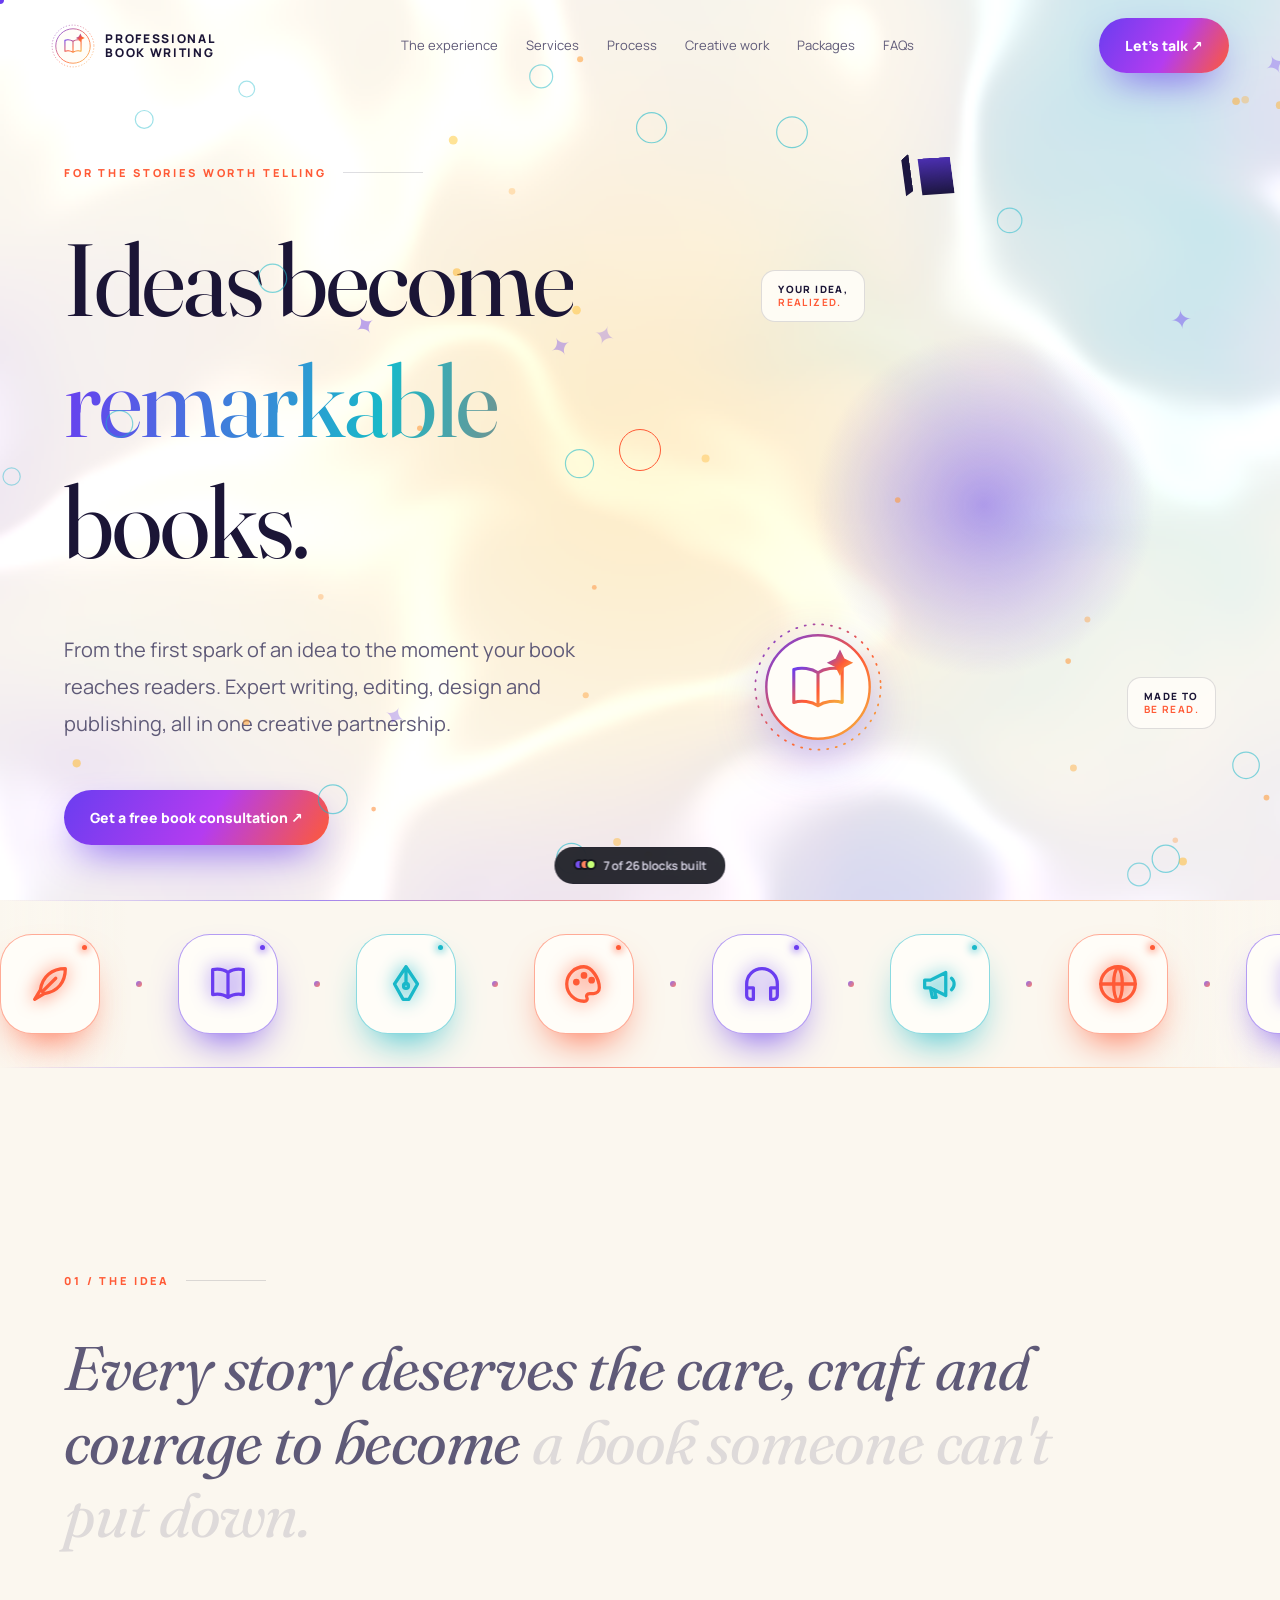
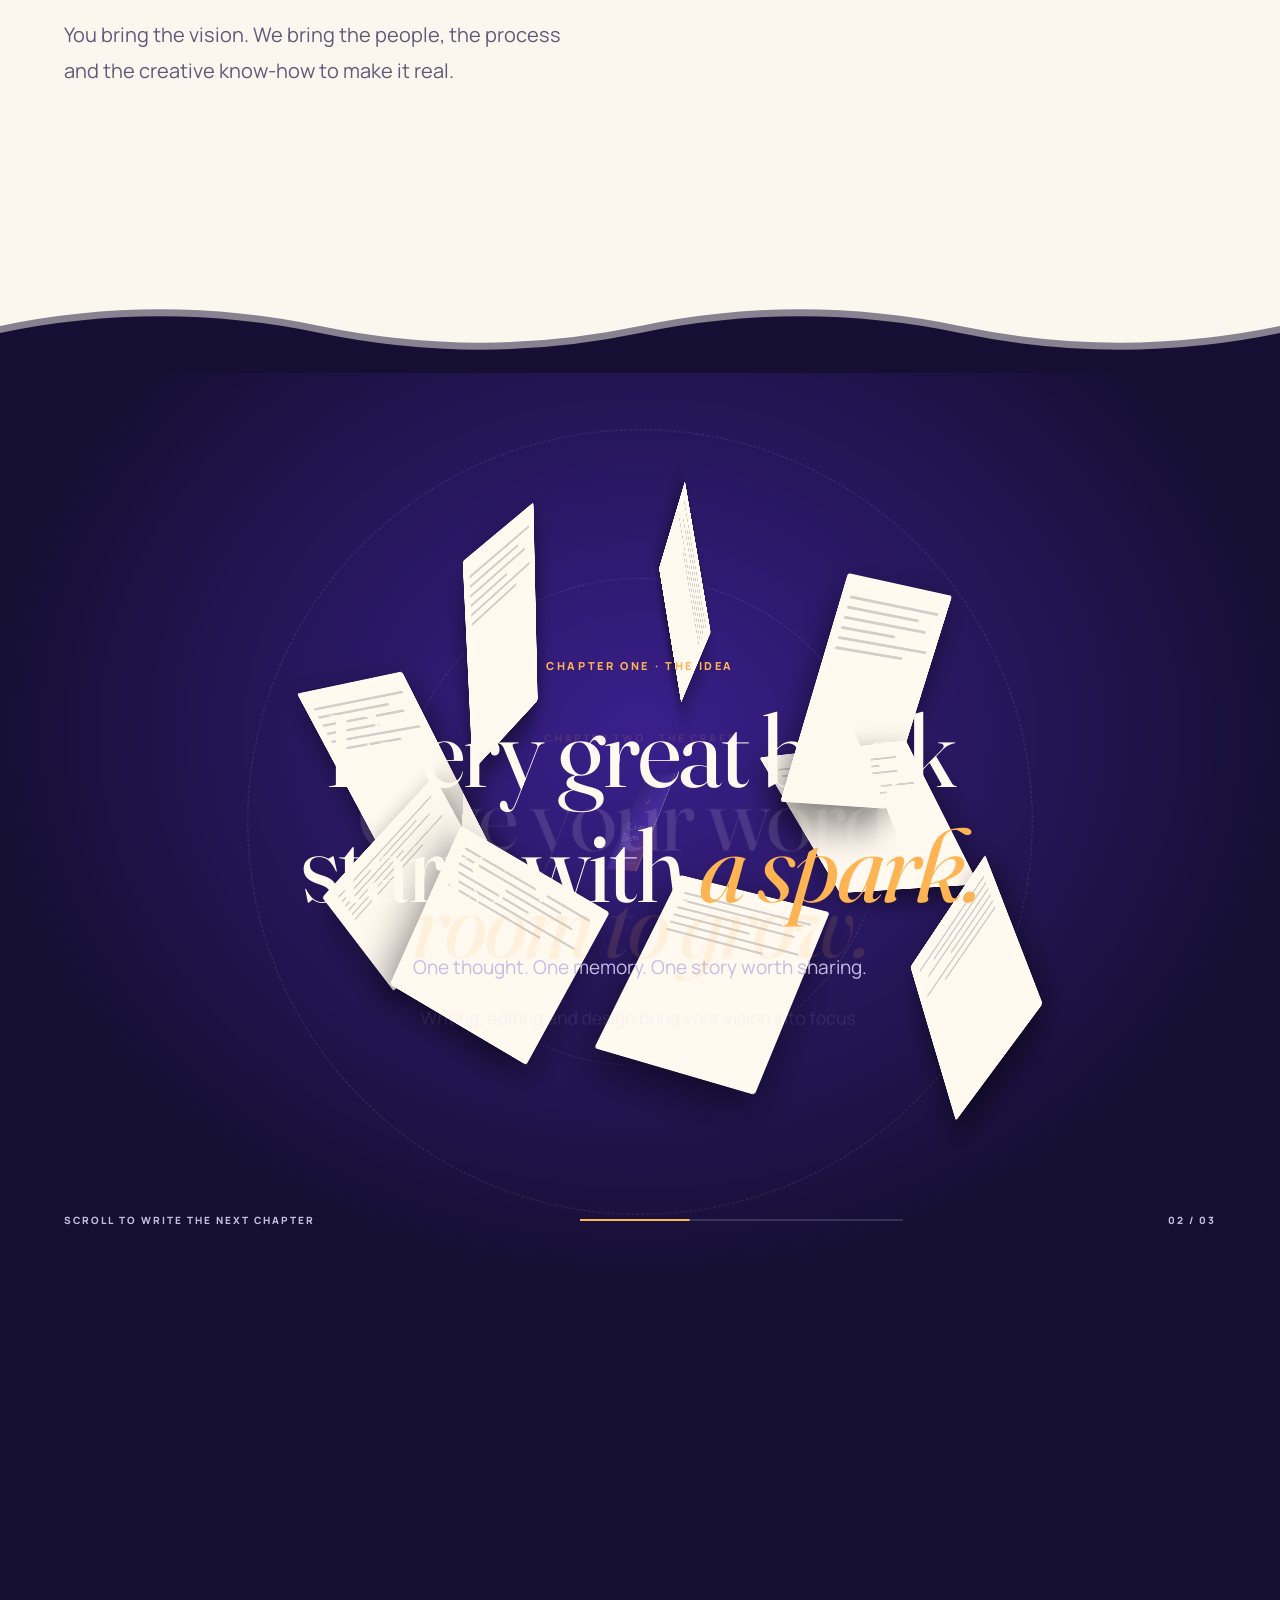
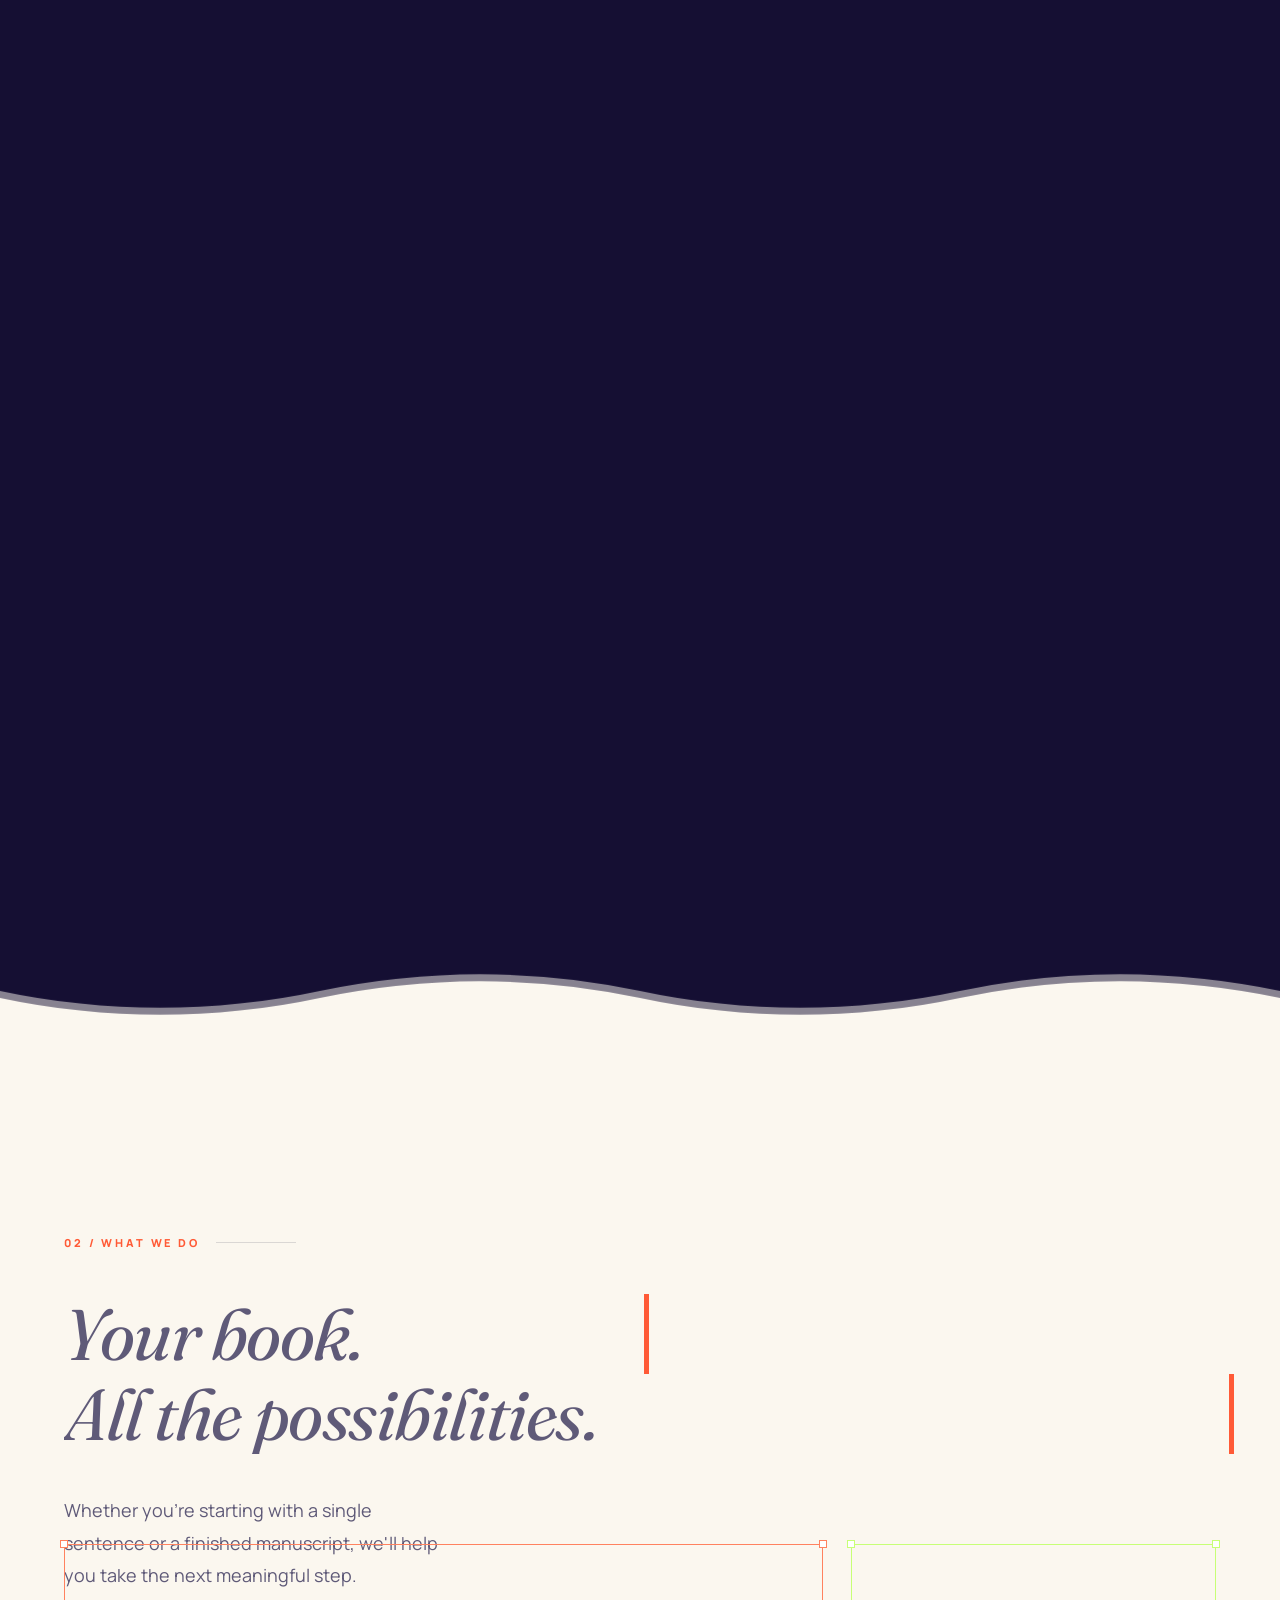
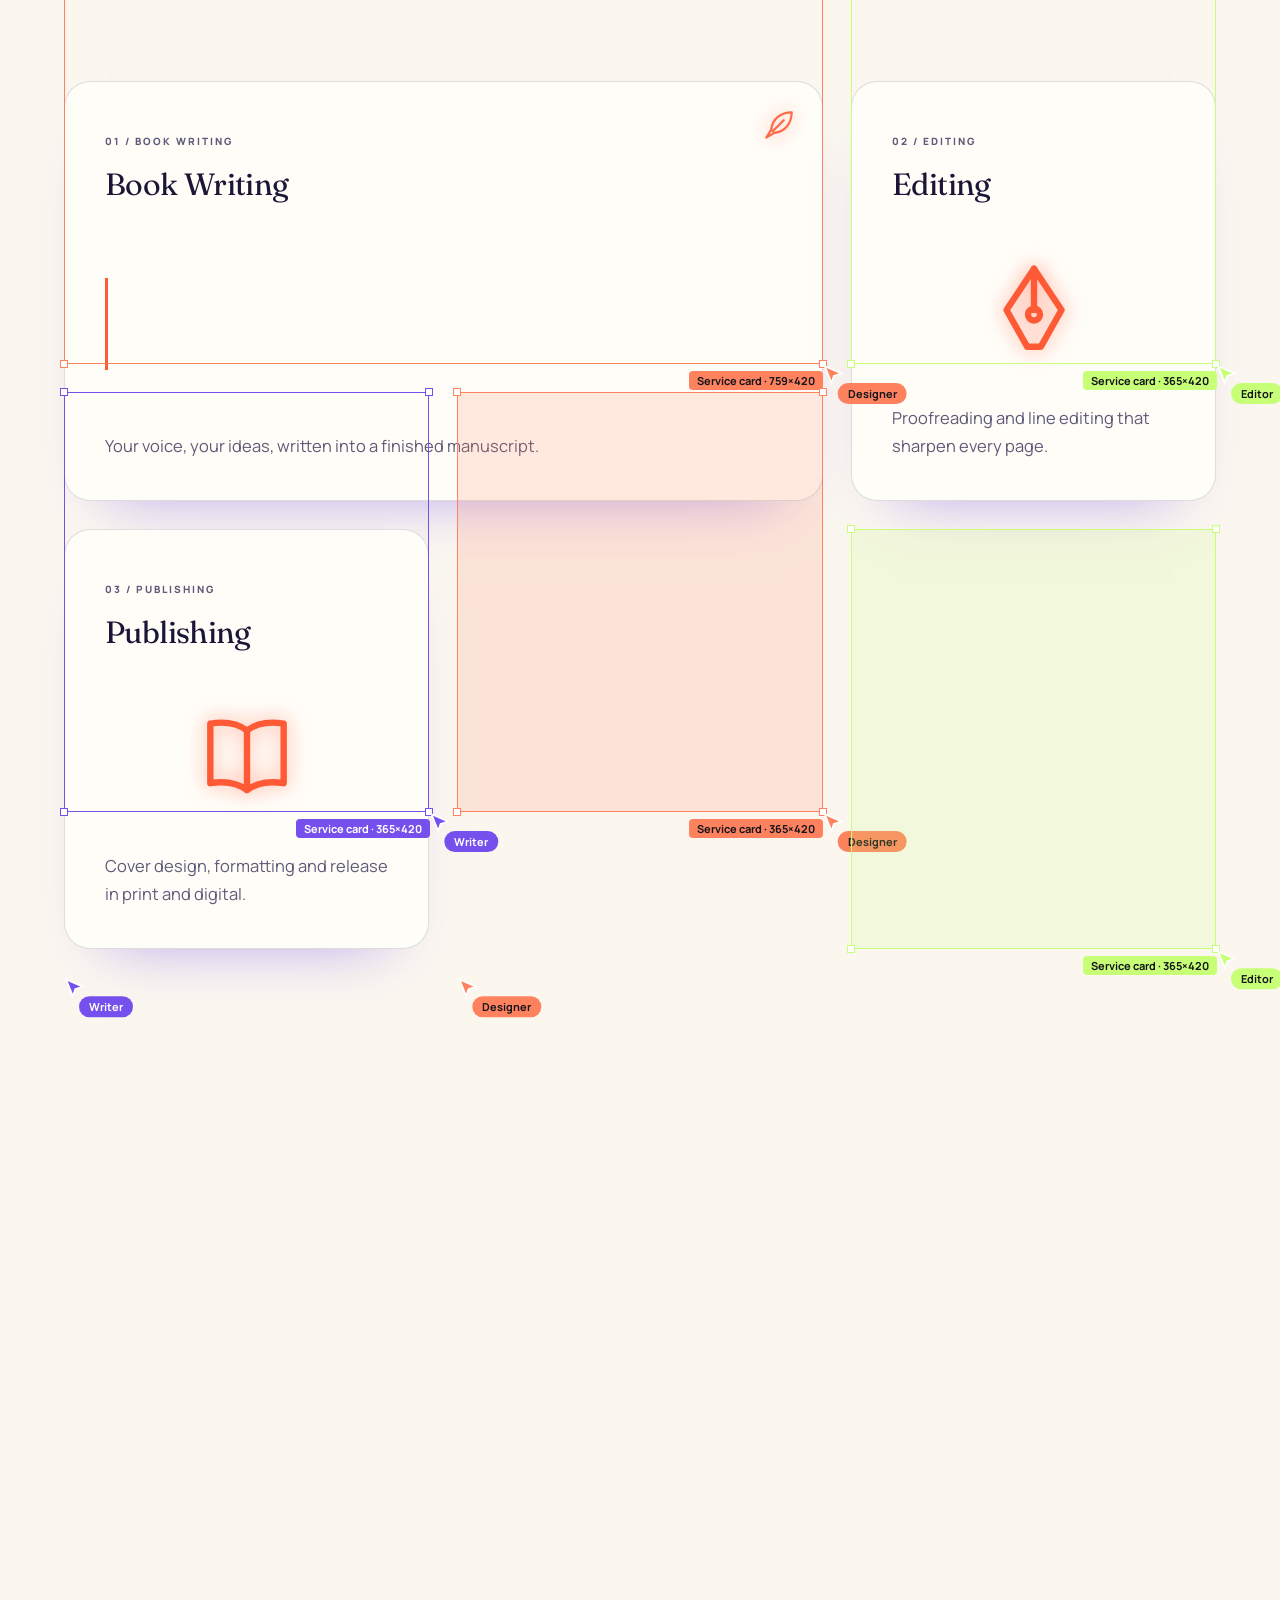
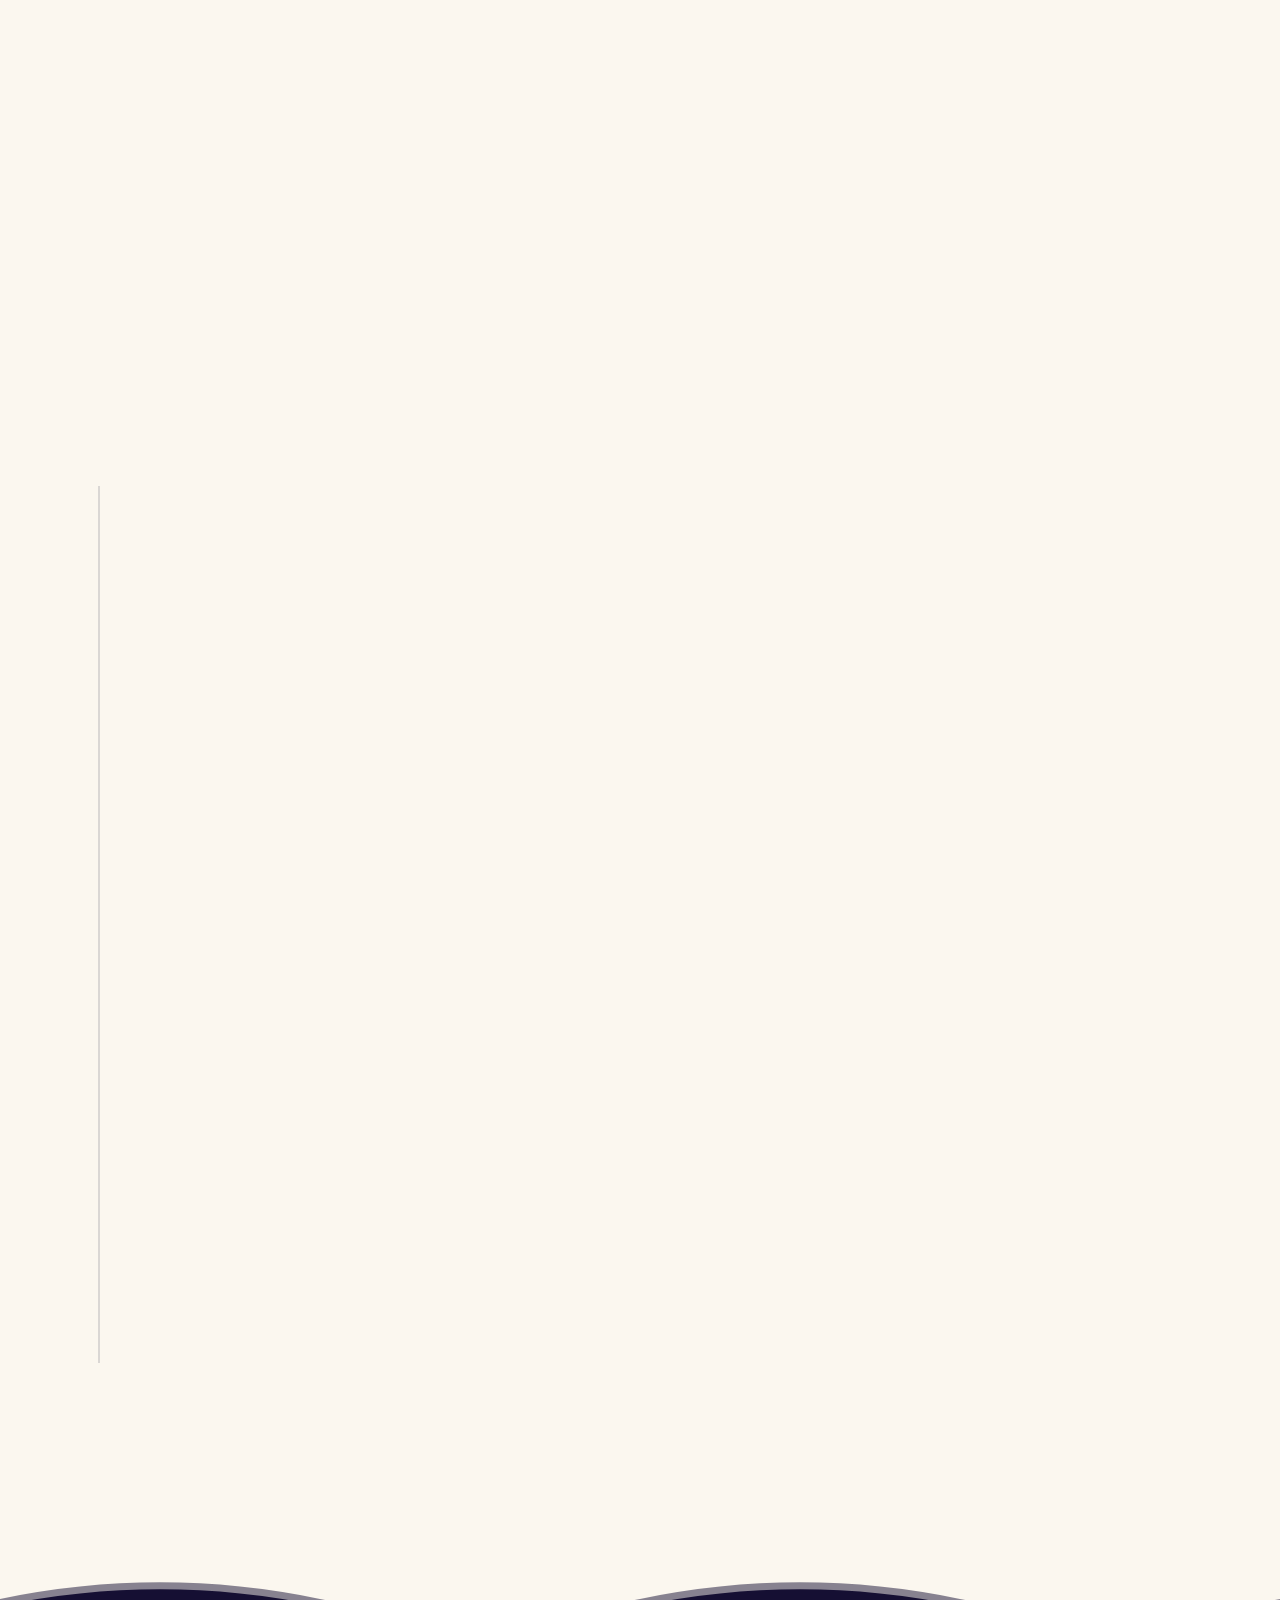
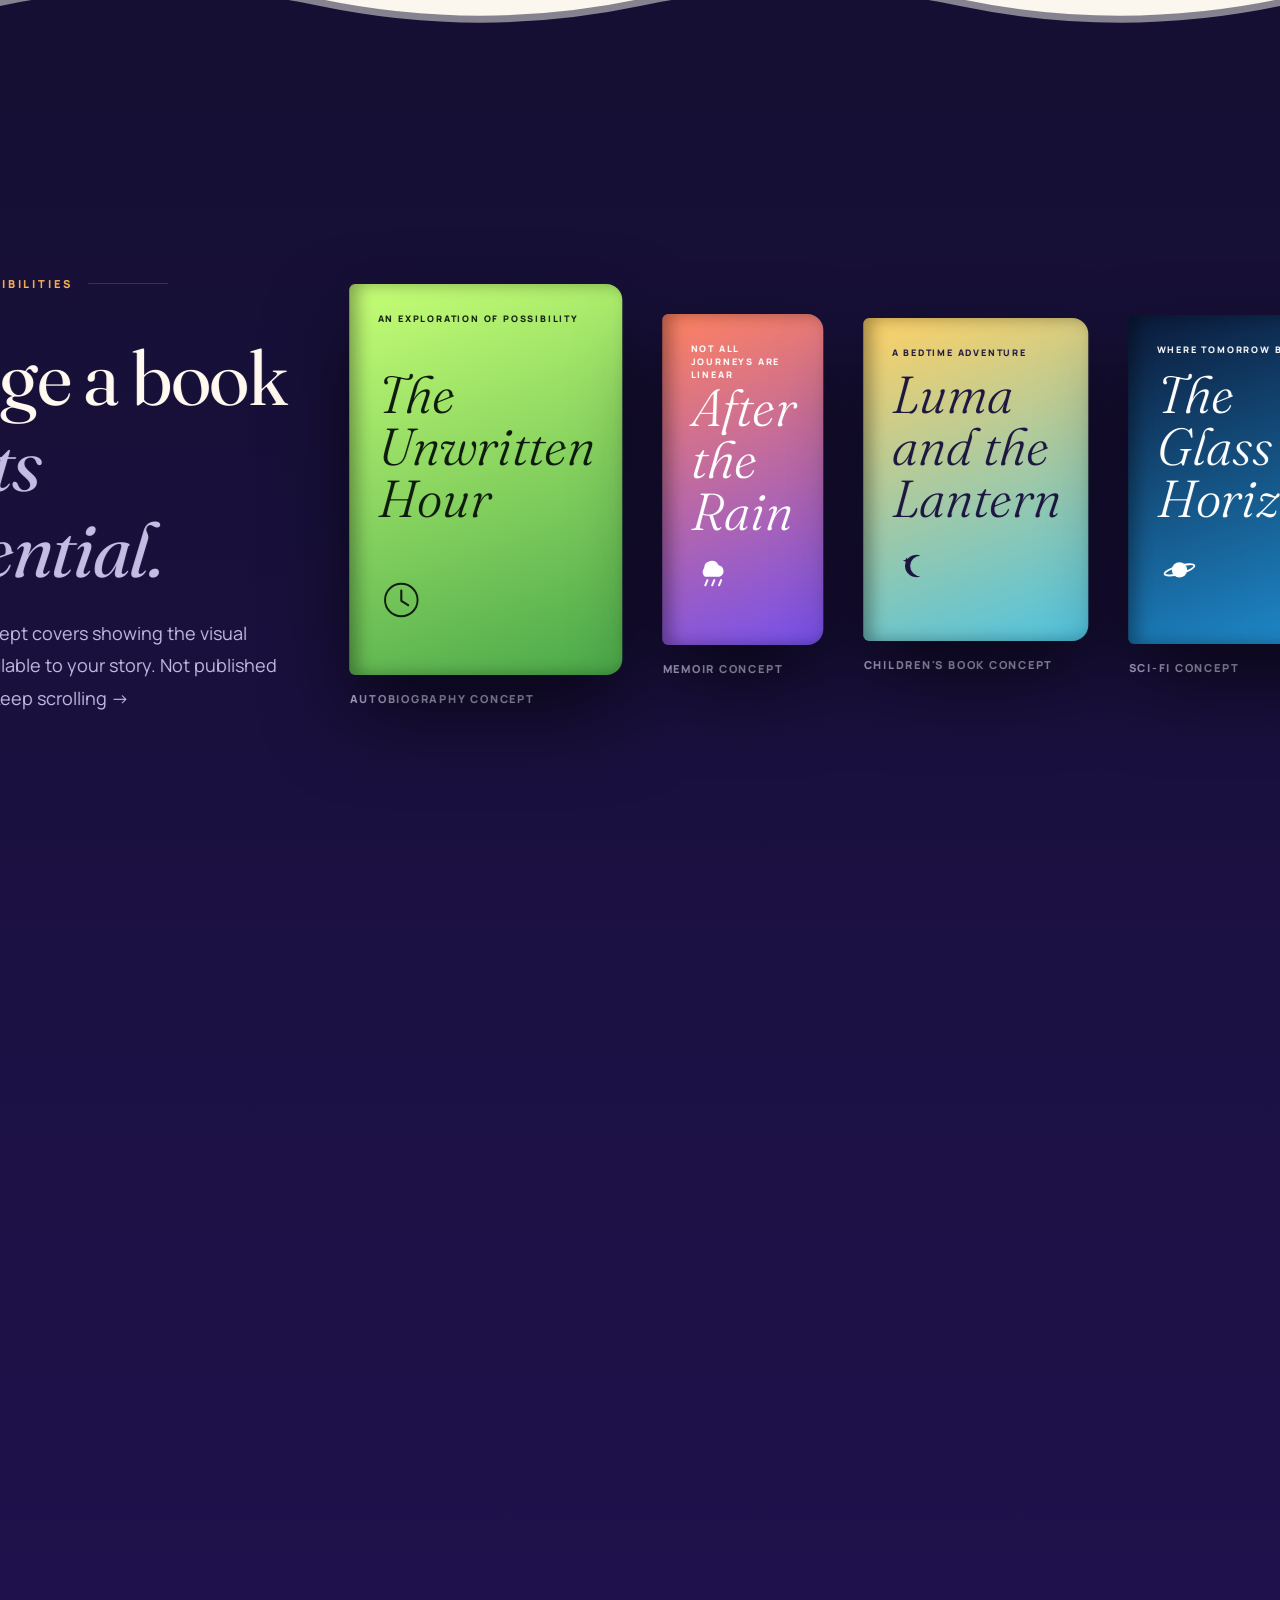
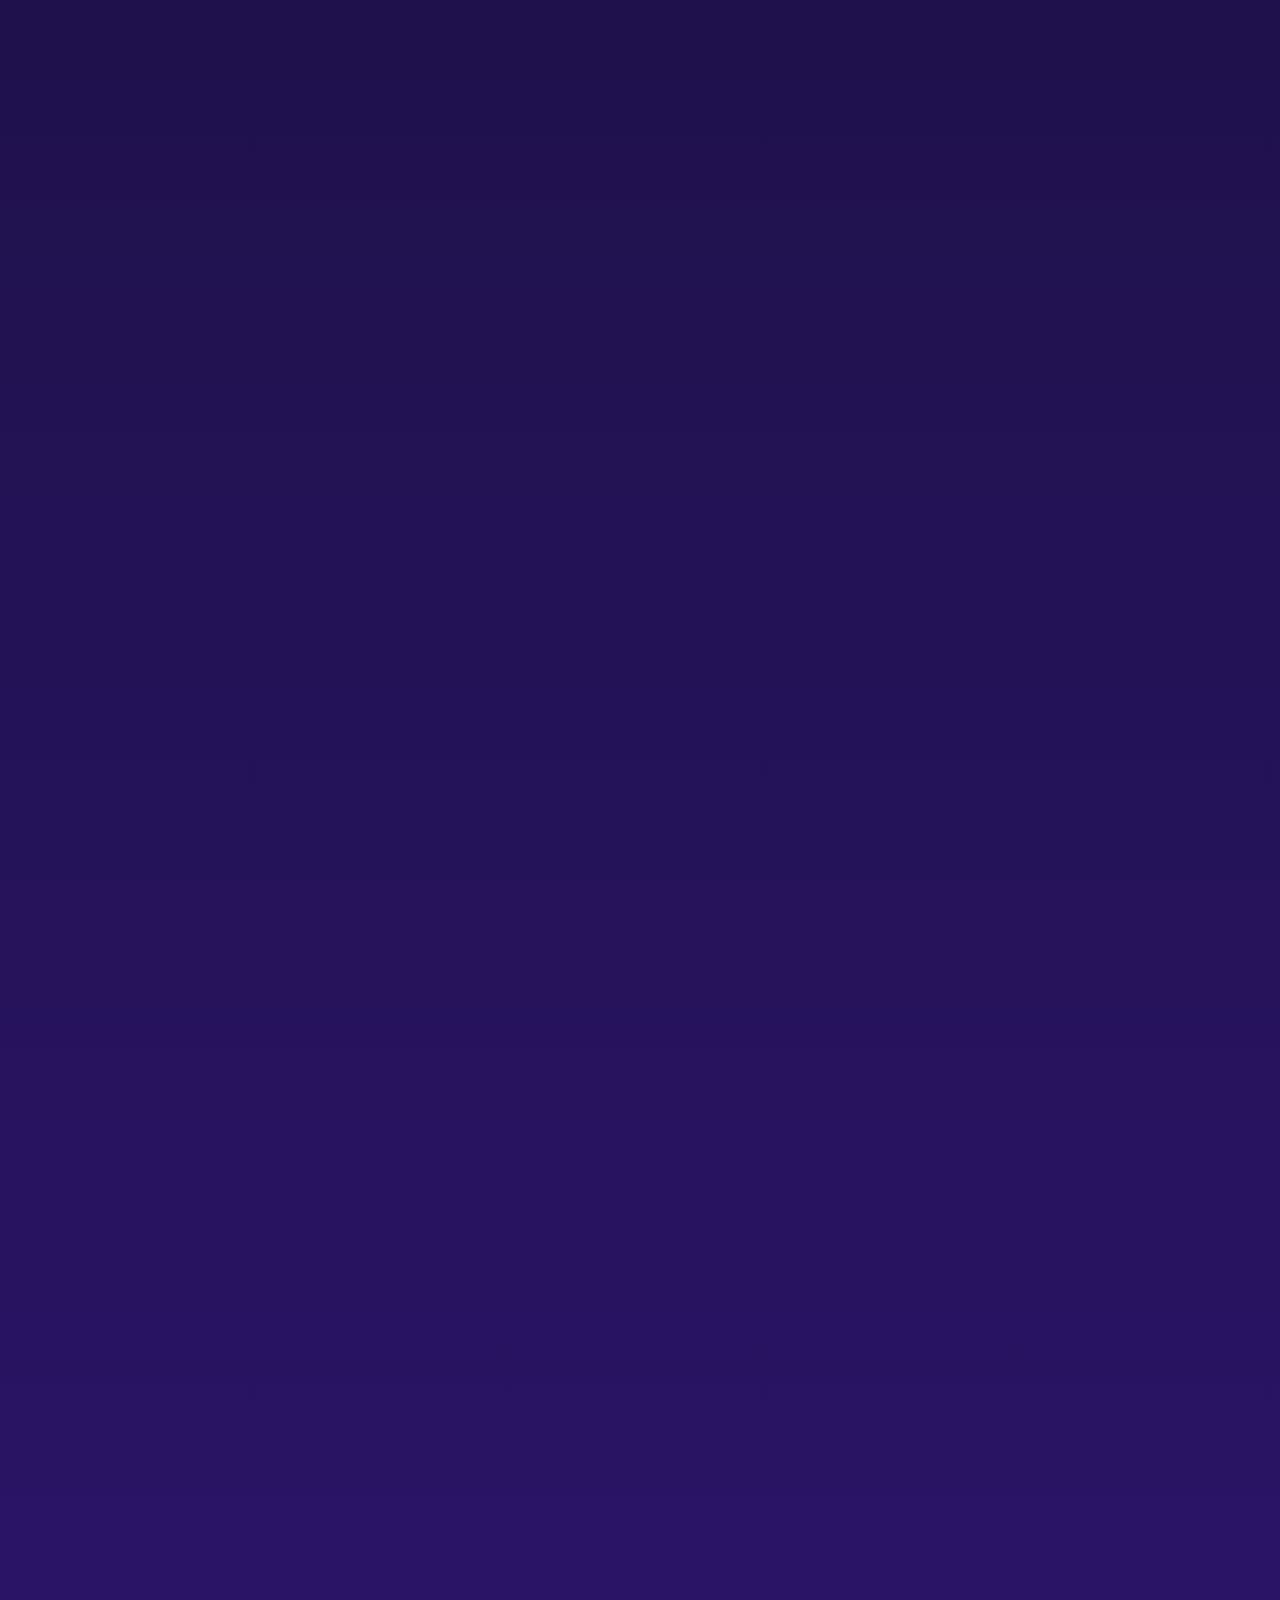
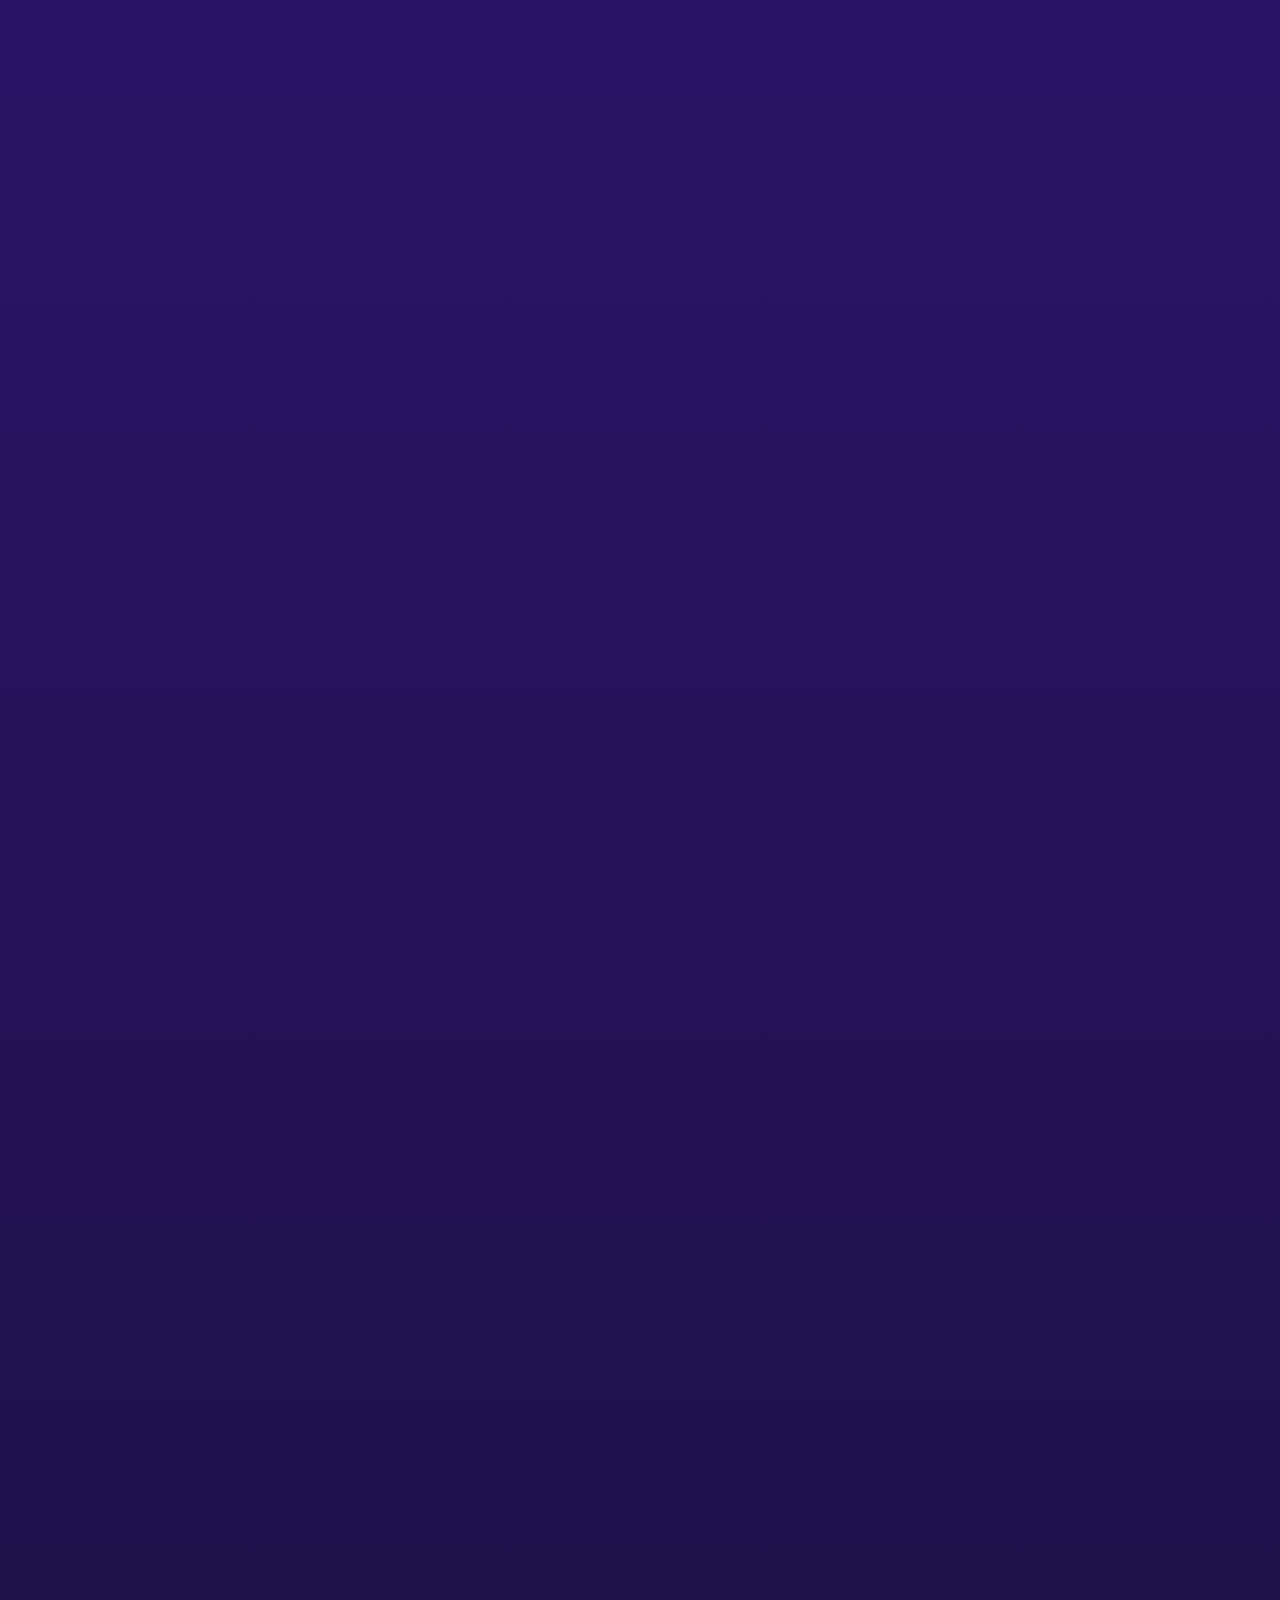
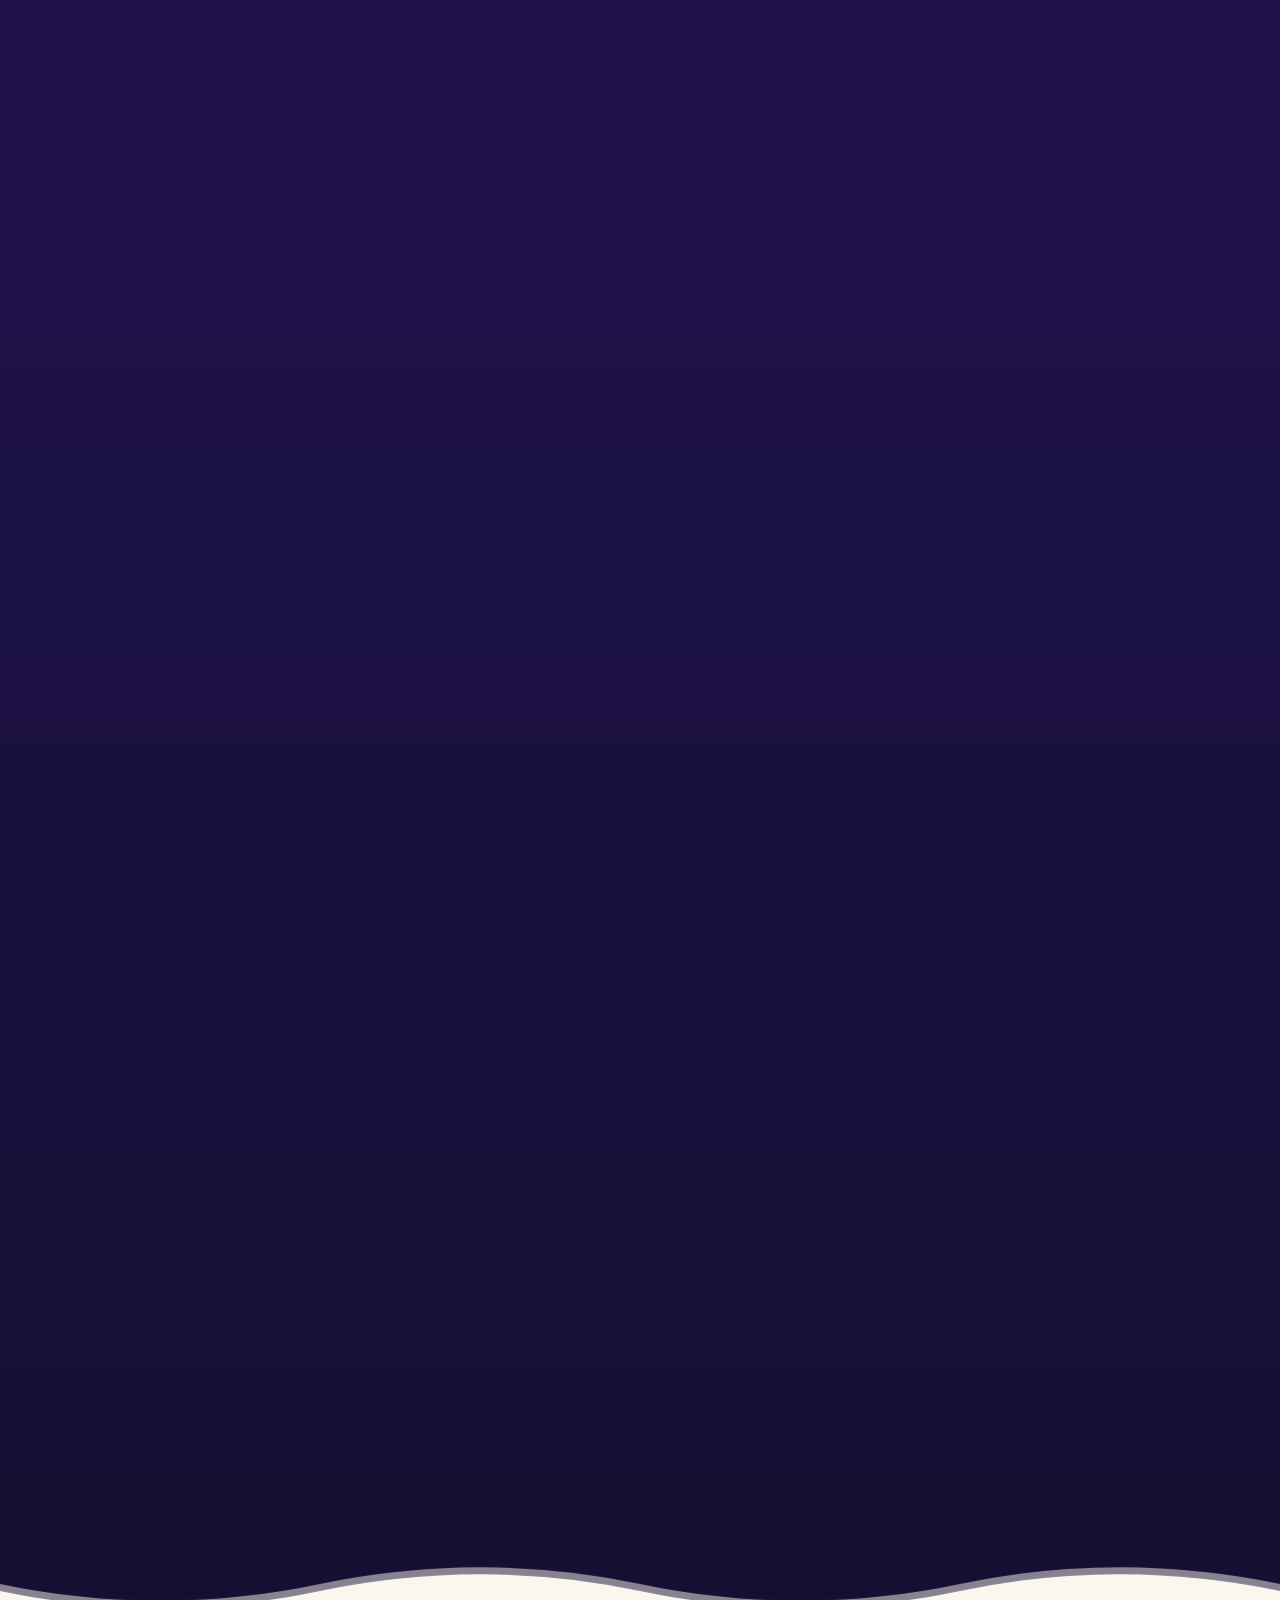
==== index.html @ 43923d7a "Add files via upload" ====
<!DOCTYPE html>
<html lang="en"><head><meta charset="UTF-8"><meta name="viewport" content="width=device-width,initial-scale=1,viewport-fit=cover">
<title>Professional Book Writing | Turn Your Story Into a Book</title>
<meta name="description" content="Ghostwriting, editing, design, publishing and marketing for authors. Request a free consultation.">
<link rel="preconnect" href="https://fonts.googleapis.com"><link rel="preconnect" href="https://fonts.gstatic.com" crossorigin>
<link href="https://fonts.googleapis.com/css2?family=Fraunces:ital,opsz,wght@0,9..144,300;0,9..144,600;1,9..144,300;1,9..144,500&family=Manrope:wght@400;600;800&display=swap" rel="stylesheet">
<style>
:root{--bg:#0d0e13;--ink:#fff9f0;--mut:#9a98a8;--lime:#c7ff76;--vio:#7650ed;--cor:#ff825f;--card:#16171f;--line:#ffffff1c;--serif:'Fraunces',Georgia,serif;--sans:'Manrope',system-ui,sans-serif;box-sizing:border-box;padding-top:env(safe-area-inset-top,0px);padding-bottom:env(safe-area-inset-bottom,0px)}
@media(prefers-color-scheme:dark){:root:not([data-theme=light]){--bg:#0d0e13}}
*,*::before,*::after{box-sizing:border-box;margin:0}html{scroll-behavior:smooth;scroll-padding-top:env(safe-area-inset-top,0px)}
body{background:var(--bg);color:var(--ink);font:400 17px/1.6 var(--sans);overflow-x:hidden;cursor:none}
a{color:inherit;text-decoration:none}button,input,select,textarea{font:inherit;color:inherit}
.shell{width:min(1240px,92%);margin:auto}
h1,h2,h3{font-family:var(--serif);font-weight:300;line-height:1;letter-spacing:-.03em}
em{font-style:italic;color:var(--lime)}
#bg{position:fixed;inset:0;width:100%;height:100%;z-index:0;pointer-events:none}
#bar{position:fixed;top:0;left:0;height:3px;width:100%;transform-origin:0 50%;transform:scaleX(0);background:linear-gradient(90deg,var(--vio),var(--lime),var(--cor));z-index:99}
#cur,#cur2{position:fixed;left:0;top:0;z-index:98;pointer-events:none;border-radius:50%;mix-blend-mode:difference}
#cur{width:8px;height:8px;background:#fff;margin:-4px}#cur2{width:42px;height:42px;margin:-21px;border:1px solid #fff;transition:width .3s,height .3s,margin .3s}
#cur2.big{width:84px;height:84px;margin:-42px}
@media(hover:none){body{cursor:auto}#cur,#cur2{display:none}}
nav{position:fixed;top:env(safe-area-inset-top,0px);left:0;right:0;z-index:50;padding:18px 4%;display:flex;justify-content:space-between;align-items:center;transition:.4s}
nav.s{background:#0d0e13cc;backdrop-filter:blur(14px);padding-block:12px}
.brand{font:800 12px/1.1 var(--sans);letter-spacing:.14em;display:flex;gap:10px;align-items:center}.brand i{width:34px;height:34px;border-radius:10px;background:var(--lime);display:grid;place-items:center;color:#15151b;font-style:normal;font-size:18px}
.links{display:flex;gap:28px;font-size:13px;color:var(--mut)}.links a:hover{color:var(--lime)}
.btn{display:inline-flex;gap:10px;align-items:center;padding:15px 26px;border-radius:99px;background:var(--lime);color:#15151b;font-weight:800;font-size:14px;border:0;position:relative;overflow:hidden;transition:transform .3s}
.btn::after{content:"";position:absolute;inset:0;background:linear-gradient(110deg,transparent 30%,#fff9 50%,transparent 70%);transform:translateX(-120%);transition:.7s}.btn:hover::after{transform:translateX(120%)}
@media(max-width:860px){.links{display:none}}
section{position:relative;z-index:1}.pad{padding:clamp(90px,14vw,180px) 0}
.kick{font:800 11px var(--sans);letter-spacing:.22em;color:var(--lime);display:flex;gap:16px;align-items:center;margin-bottom:28px}.kick::after{content:"";height:1px;width:80px;background:var(--line)}
h2{font-size:clamp(40px,7vw,104px)}h2 span{color:var(--mut);font-style:italic}
/* hero */
.hero{min-height:100svh;display:grid;align-items:center;padding-top:110px}
.hero .shell{display:grid;grid-template-columns:1.15fr .85fr;gap:30px;align-items:center}
h1{font-size:clamp(54px,9.5vw,150px);font-weight:300}
.w{display:inline-block;overflow:hidden;vertical-align:top;padding-bottom:.12em}.w i{display:inline-block;font-style:inherit;transform:translateY(110%) rotate(6deg);animation:up 1.2s cubic-bezier(.16,1,.3,1) forwards;animation-delay:calc(var(--d)*70ms + .3s)}
@keyframes up{to{transform:none}}
.grad{background:linear-gradient(100deg,var(--vio),var(--lime),var(--cor),var(--vio));background-size:300%;-webkit-background-clip:text;background-clip:text;color:transparent;font-style:italic;animation:flow 6s linear infinite}
@keyframes flow{to{background-position:300%}}
.hero p.lead{max-width:480px;color:var(--mut);margin:34px 0;opacity:0;animation:fade 1s 1.4s forwards}.hero .btn{opacity:0;animation:fade 1s 1.7s forwards}@keyframes fade{to{opacity:1}}
.stage{perspective:1400px;height:min(60vw,560px);display:grid;place-items:center;position:relative}
.stage::before{content:"";position:absolute;width:80%;aspect-ratio:1;border-radius:50%;background:radial-gradient(circle,#7650ed88,transparent 65%);filter:blur(30px);animation:pulse 5s ease-in-out infinite}
@keyframes pulse{50%{transform:scale(1.2);opacity:.6}}
/* book */
.book{--W:min(240px,32vw);width:var(--W);aspect-ratio:3/4.3;position:relative;transform-style:preserve-3d;will-change:transform}
.book>*{position:absolute;inset:0}
.cover{background:linear-gradient(135deg,#2a2150,#7650ed 60%,#ff825f);border-radius:4px 10px 10px 4px;padding:9% 10%;display:flex;flex-direction:column;justify-content:space-between;transform-origin:0 50%;backface-visibility:hidden;box-shadow:inset 6px 0 14px #0006,3px 0 0 #fff9f0,6px 0 0 #d8d0c0,9px 0 0 #fff9f0;transform-style:preserve-3d}
.cover small{font:800 8px var(--sans);letter-spacing:.2em;opacity:.8}.cover b{font:300 italic clamp(22px,3.2vw,38px)/1 var(--serif);color:var(--ink)}.cover .st{font-size:46px;color:var(--lime);text-align:center;animation:spin 14s linear infinite}
@keyframes spin{to{transform:rotate(360deg)}}
.inner{background:#fff9f0;transform:translateZ(-1px);border-radius:3px 8px 8px 3px;padding:14% 12%;color:#1a1a22}
.inner i{display:block;height:4px;border-radius:3px;background:#1a1a2233;margin:9px 0;transform-origin:0;transform:scaleX(var(--w,1))}
.pages{display:none;background:repeating-linear-gradient(90deg,#fff9f0 0 2px,#d8d0c0 2px 3px);width:var(--th,34px);left:auto;right:0;transform-origin:100% 50%;transform:translateX(50%) rotateY(90deg) translateZ(calc(var(--W)/-2 + 0px));height:100%;top:0;bottom:0}
.spine{width:34px;left:0;right:auto;background:linear-gradient(#1c1640,#4b2fb0);transform-origin:0 50%;transform:rotateY(-90deg) translateX(-17px);transform-origin:left;margin-left:0}
.back{background:#1c1640;transform:translateZ(-34px);border-radius:4px 10px 10px 4px}
.tag{position:absolute;font:800 10px/1.3 var(--sans);letter-spacing:.14em;padding:12px 16px;border:1px solid var(--line);border-radius:14px;background:#16171fb0;backdrop-filter:blur(8px);animation:bob 5s ease-in-out infinite}.tag b{color:var(--lime)}
.t1{top:8%;left:2%}.t2{bottom:10%;right:0;animation-delay:-2s}@keyframes bob{50%{transform:translateY(-16px)}}
/* marquee */
.mq{overflow:hidden;border-block:1px solid var(--line);padding:26px 0;z-index:1;position:relative;background:#0d0e13aa;backdrop-filter:blur(6px)}
.mq div{display:flex;gap:50px;width:max-content;font:300 italic clamp(30px,4vw,56px) var(--serif);white-space:nowrap;animation:mq 30s linear infinite}.mq span:nth-child(even){color:var(--lime);font-style:normal}@keyframes mq{to{transform:translateX(-50%)}}
/* intro */
.intro h2{font-size:clamp(34px,5.6vw,84px);max-width:1100px;line-height:1.08}.intro h2 .ch{opacity:.14;transition:opacity .4s,color .4s}.intro h2 .ch.on{opacity:1}
.intro p{color:var(--mut);max-width:520px;margin-top:50px}
/* cinema */
.cine{height:520vh;position:relative;z-index:1}
.sticky{position:sticky;top:0;height:100svh;overflow:hidden;display:grid;place-items:center;perspective:1600px;background:radial-gradient(ellipse at 50% 50%,#1a1433 0%,#0d0e1300 70%)}
.cap{position:absolute;inset:0;display:grid;place-items:center;pointer-events:none}
.chap{grid-area:1/1;text-align:center;padding:0 5%;opacity:0;will-change:transform,opacity;position:relative;z-index:3}
.chap small{display:block;font:800 11px var(--sans);letter-spacing:.24em;color:var(--lime);margin-bottom:20px}.chap h2{font-size:clamp(40px,8vw,120px);text-shadow:0 4px 50px #0d0e13}.chap p{color:var(--mut);margin-top:20px}
.sheets{position:absolute;inset:0;display:grid;place-items:center;transform-style:preserve-3d}
.sheet{grid-area:1/1;width:min(180px,26vw);aspect-ratio:3/4.2;background:#fff9f0;border-radius:4px;padding:14px;transform-style:preserve-3d;will-change:transform,opacity;box-shadow:0 20px 50px #0008}
.sheet i{display:block;height:3px;background:#1a1a2230;margin:8px 0;border-radius:2px;transform-origin:0}
.cbook{grid-area:1/1;z-index:2;perspective:none}
.hud{position:absolute;bottom:5vh;left:0;right:0;display:flex;justify-content:space-between;align-items:center;padding:0 5%;font:800 10px var(--sans);letter-spacing:.2em;color:var(--mut);z-index:5}.meter{flex:0 0 28%;height:2px;background:var(--line)}.meter i{display:block;height:100%;background:var(--lime);transform-origin:0;transform:scaleX(0)}
.ring{position:absolute;border:1px dashed #ffffff22;border-radius:50%;left:50%;top:50%;will-change:transform}
/* services */
.head{display:flex;justify-content:space-between;align-items:end;gap:40px;flex-wrap:wrap;margin-bottom:70px}.head p{max-width:380px;color:var(--mut)}
.grid{display:grid;grid-template-columns:repeat(3,1fr);gap:18px}
.card{background:var(--card);border:1px solid var(--line);border-radius:26px;padding:28px;min-height:360px;display:flex;flex-direction:column;justify-content:space-between;position:relative;overflow:hidden;transform-style:preserve-3d;will-change:transform}
.card::before{content:"";position:absolute;inset:0;background:radial-gradient(400px circle at var(--mx,50%) var(--my,50%),#c7ff7622,transparent 60%);opacity:0;transition:.4s}.card:hover::before{opacity:1}
.card small{font:800 10px var(--sans);letter-spacing:.2em;color:var(--mut)}.card h3{font-size:30px;margin:6px 0}.card p{color:var(--mut);font-size:15px}
.art{flex:1;display:grid;place-items:center;font-size:90px;color:var(--lime);transition:transform .6s cubic-bezier(.16,1,.3,1)}.card:hover .art{transform:scale(1.2) rotate(-8deg)}
.ic svg{overflow:visible;stroke:var(--lime);fill:none;stroke-width:1.4;stroke-linecap:round;stroke-linejoin:round;filter:drop-shadow(0 0 10px color-mix(in srgb,var(--lime) 55%,transparent))}
.ic svg path,.ic svg circle{stroke-dasharray:1;stroke-dashoffset:1;transition:stroke-dashoffset 1.6s cubic-bezier(.16,1,.3,1)}
.card.in .ic svg path,.card.in .ic svg circle{stroke-dashoffset:0}
.art.ic svg{width:clamp(70px,9vw,110px);height:clamp(70px,9vw,110px)}
i.ic{position:absolute;top:24px;right:24px;width:38px;height:38px;z-index:2;opacity:.9}
i.ic svg{width:100%;height:100%}
.card:nth-child(1){grid-column:span 2}.card:nth-child(1) .art{font-family:var(--serif);font-style:italic;font-size:clamp(30px,4vw,56px);color:var(--ink);text-align:left;justify-items:start}
.cw{border-right:3px solid var(--lime);white-space:nowrap;overflow:hidden;width:0;animation:type 6s steps(30) infinite}@keyframes type{0%{width:0}60%,90%{width:19ch}100%{width:0}}
@media(max-width:900px){.grid{grid-template-columns:1fr}.card:nth-child(1){grid-column:auto}.hero .shell{grid-template-columns:1fr}.stage{height:380px}}
/* process */
.steps{position:relative;display:grid;gap:30px}.spath{position:absolute;left:34px;top:0;bottom:0;width:2px;background:var(--line)}.spath i{display:block;height:100%;background:linear-gradient(var(--vio),var(--lime));transform-origin:0 0;transform:scaleY(0)}
.step{display:grid;grid-template-columns:70px 1fr;gap:30px;align-items:start;padding:30px 0}.step .n{width:70px;height:70px;border-radius:50%;background:var(--bg);border:1px solid var(--line);display:grid;place-items:center;font:300 italic 26px var(--serif);position:relative;z-index:1;transition:.5s}
.step.on .n{background:var(--lime);color:#15151b;box-shadow:0 0 50px #c7ff7655}.step h3{font-size:clamp(30px,5vw,64px)}.step p{color:var(--mut);max-width:520px;margin-top:12px}
/* showcase */
.hs{height:300vh;position:relative;z-index:1}.hs .sticky{background:none;place-items:center start;perspective:none}
.track{display:flex;gap:40px;padding:0 8vw;will-change:transform;align-items:center}
.tit{flex:0 0 min(420px,80vw)}.cv{flex:0 0 min(300px,64vw);aspect-ratio:3/4.3;border-radius:6px 16px 16px 6px;padding:28px;display:flex;flex-direction:column;justify-content:space-between;box-shadow:0 40px 80px #0009,inset 8px 0 16px #0005;transition:transform .5s;position:relative}
.cv:hover{transform:rotateY(-14deg) translateY(-12px)}.cv small{font:800 9px var(--sans);letter-spacing:.2em}.cv strong{font:300 italic clamp(34px,4.5vw,52px)/1 var(--serif)}.cv span{font-size:44px}
.c1{background:linear-gradient(160deg,#c7ff76,#4aa84a);color:#0d1a0d}.c2{background:linear-gradient(160deg,#ff825f,#7650ed);color:#fff}.c3{background:linear-gradient(160deg,#fff9f0,#d9cfff);color:#1c1640}.c4{background:linear-gradient(160deg,#ffd166,#4fc3e0);color:#1c1640}.c5{background:linear-gradient(160deg,#0b1a3a,#1f8fd1);color:#fff}.c6{background:linear-gradient(160deg,#f3c77a,#c1572c);color:#2a1508}
.cvl{display:block;margin-top:16px;font:800 11px var(--sans);letter-spacing:.16em;color:var(--mut)}
/* packages */
.pk{display:grid;grid-template-columns:repeat(3,1fr);gap:18px}
.pc{border:1px solid var(--line);border-radius:26px;padding:36px;background:var(--card);position:relative;transition:transform .5s,border-color .5s}.pc:hover{transform:translateY(-12px);border-color:var(--lime)}
.pc.pop{background:linear-gradient(160deg,#2a1f66,#16171f)}.pc h3{font-size:36px;margin:10px 0}.pc ul{list-style:none;padding:0;margin:24px 0;color:var(--mut)}.pc li{padding:10px 0;border-top:1px solid var(--line)}.pc li::before{content:"✦ ";color:var(--lime)}
.rib{position:absolute;top:20px;right:20px;background:var(--lime);color:#15151b;font:800 9px var(--sans);letter-spacing:.16em;padding:6px 12px;border-radius:99px}
@media(max-width:900px){.pk{grid-template-columns:1fr}}
/* faq */
.faq{display:grid;grid-template-columns:.8fr 1.2fr;gap:60px}@media(max-width:900px){.faq{grid-template-columns:1fr}}
details{border-bottom:1px solid var(--line);padding:22px 0}summary{list-style:none;cursor:none;font:300 clamp(20px,2.4vw,28px) var(--serif);display:flex;justify-content:space-between;gap:20px}summary::-webkit-details-marker{display:none}summary b{color:var(--lime);transition:transform .4s;font-family:var(--sans)}details[open] b{transform:rotate(135deg)}details p{color:var(--mut);margin-top:14px;max-width:580px}
.faq>div:first-child p{color:var(--mut);margin:24px 0}
/* cta */
.cta{overflow:hidden}.cta::before{content:"";position:absolute;width:900px;height:900px;left:-300px;top:-200px;background:conic-gradient(from 0deg,#7650ed55,#c7ff7633,#ff825f44,#7650ed55);filter:blur(120px);animation:spin 20s linear infinite}
.ci{display:grid;grid-template-columns:1fr 1fr;gap:60px;position:relative;align-items:center}@media(max-width:900px){.ci{grid-template-columns:1fr}}
.ci h2{font-size:clamp(48px,8vw,120px)}.fp{background:#16171fd9;backdrop-filter:blur(20px);border:1px solid var(--line);border-radius:30px;padding:clamp(24px,4vw,44px)}
.fp h3{font-size:34px;margin-bottom:24px}label{display:block;font:800 10px var(--sans);letter-spacing:.16em;color:var(--mut);margin-bottom:18px;text-transform:uppercase}
input,select,textarea{width:100%;margin-top:8px;background:#0d0e13;border:1px solid var(--line);border-radius:14px;padding:14px;font-size:15px;letter-spacing:0;text-transform:none;transition:border-color .3s,box-shadow .3s}input:focus,select:focus,textarea:focus{outline:0;border-color:var(--lime);box-shadow:0 0 0 4px #c7ff7622}
.r2{display:grid;grid-template-columns:1fr 1fr;gap:14px}@media(max-width:560px){.r2{grid-template-columns:1fr}}#st{margin-top:14px;font-size:14px;color:var(--lime)}
footer{position:relative;z-index:1;border-top:1px solid var(--line);padding:50px 0;color:var(--mut);font-size:13px}footer .shell{display:flex;justify-content:space-between;gap:20px;flex-wrap:wrap}
footer.dk{padding:90px 0 30px;border-top:0}
.fgrid{display:grid;grid-template-columns:1.5fr repeat(4,1fr);gap:30px;padding-bottom:46px;border-bottom:1px solid var(--line)}
.fcol h4{font:800 11px var(--sans);letter-spacing:.18em;color:var(--lime);margin-bottom:18px}
.fcol a{display:block;color:var(--mut);font-size:14px;margin-bottom:12px;text-decoration:none}
.fcol a:hover{color:var(--ink)}
.flabel{display:block;color:var(--ink);font-weight:700;font-size:14px;margin-bottom:4px}
.fbrand p{color:var(--mut);font-size:14px;margin-top:14px;max-width:260px}
.flogo{display:flex;align-items:center;gap:12px}.flogo i{width:40px;height:40px;display:block}.flogo i svg{width:100%;height:100%}.flogo b{font:400 italic 19px var(--serif);color:var(--ink)}
.fbot{display:flex;justify-content:space-between;gap:20px;flex-wrap:wrap;padding-top:26px}
@media(max-width:860px){.fgrid{grid-template-columns:1fr 1fr}.fbrand{grid-column:span 2}}
/* reveal */
.rv{opacity:0;transform:translateY(60px) scale(.97);filter:blur(8px);transition:1.1s cubic-bezier(.16,1,.3,1)}.rv.in{opacity:1;transform:none;filter:none}
.lgov{position:fixed;inset:0;z-index:150;display:grid;place-items:center;background:#0d0e13cc;backdrop-filter:blur(6px);opacity:0;pointer-events:none;transition:.35s;padding:6vh 5vw}
.lgov.on{opacity:1;pointer-events:all}
.lgov-card{background:var(--card);border:1px solid var(--line);border-radius:26px;max-width:640px;max-height:82vh;overflow:auto;padding:clamp(28px,4vw,48px);position:relative;transform:translateY(24px) scale(.97);transition:.4s;color:var(--ink)}
.lgov.on .lgov-card{transform:none}
.lgov-x{position:absolute;top:16px;right:16px;width:36px;height:36px;border-radius:50%;border:1px solid var(--line);background:none;cursor:pointer;color:var(--ink);font-size:15px}
#lgov-body h3{font-size:32px;margin-bottom:4px}
#lgov-body h4{font:800 11px var(--sans);letter-spacing:.16em;color:var(--lime);margin:22px 0 8px}
#lgov-body p{color:var(--mut);font-size:15px;line-height:1.75}
#lgov-body small{color:var(--mut);display:block}
@media(prefers-reduced-motion:reduce){*{animation:none!important;transition:none!important}.rv{opacity:1;transform:none;filter:none}.w i{transform:none}.hero p.lead,.hero .btn{opacity:1}}
#gl{position:fixed;inset:0;width:100%;height:100%;z-index:0;pointer-events:none}
.mq{padding:34px 0;border-block:0;background:linear-gradient(90deg,#0d0e13,#0d0e1300 12%,#0d0e1300 88%,#0d0e13),linear-gradient(#ffffff08,#ffffff03)}
.mq::before,.mq::after{content:"";position:absolute;left:0;right:0;height:1px;background:linear-gradient(90deg,transparent,var(--vio),var(--lime),var(--cor),transparent);opacity:.6}.mq::before{top:0}.mq::after{bottom:0}
.mq #mqt{display:flex;align-items:center;gap:36px;width:max-content;font:inherit;animation:mq 46s linear infinite}.mq:hover #mqt{animation-play-state:paused}
#mqt .lg{--a:var(--lime);width:100px;height:100px;border-radius:32px;display:grid;place-items:center;position:relative;overflow:hidden;font-style:normal;color:var(--a);background:radial-gradient(circle at 30% 18%,color-mix(in srgb,var(--a) 34%,transparent),#ffffff05 72%);border:1px solid color-mix(in srgb,var(--a) 50%,transparent);box-shadow:0 0 50px -10px color-mix(in srgb,var(--a) 65%,transparent),inset 0 1px 0 #ffffff2a,inset 0 0 0 5px color-mix(in srgb,var(--a) 14%,transparent);transition:transform .5s cubic-bezier(.16,1,.3,1)}
#mqt .lg::before{content:'';position:absolute;top:10px;right:12px;width:5px;height:5px;border-radius:50%;background:var(--a);box-shadow:0 0 8px 1px var(--a)}
#mqt .lg.v{--a:#a98bff}#mqt .lg.c{--a:var(--cor)}
#mqt .lg::after{content:"";position:absolute;inset:-60%;background:linear-gradient(110deg,transparent 42%,#ffffff40 50%,transparent 58%);transform:translateX(-110%);animation:sh 5.5s ease-in-out infinite;animation-delay:var(--dl,0s)}@keyframes sh{0%,55%{transform:translateX(-110%)}100%{transform:translateX(110%)}}
#mqt .lg svg{width:46px;height:46px;stroke:currentColor;fill:none;stroke-width:1.7;stroke-linecap:round;stroke-linejoin:round;filter:drop-shadow(0 0 9px var(--a));transition:transform .6s cubic-bezier(.16,1,.3,1)}
#mqt .lg:hover{transform:translateY(-10px) scale(1.1)}#mqt .lg:hover svg{transform:rotate(-12deg) scale(1.15)}
#mqt .dt{width:6px;height:6px;border-radius:50%;background:linear-gradient(135deg,var(--vio),var(--lime));opacity:.75}
body.lk{overflow:hidden}body:not(.go) .w i,body:not(.go) .hero p.lead,body:not(.go) .hero .btn{animation-play-state:paused}
#ld{position:fixed;inset:0;z-index:200;background:#0d0e13;display:grid;place-items:center;text-align:center;clip-path:inset(0);transition:clip-path 1.3s cubic-bezier(.77,0,.18,1)}#ld.done{clip-path:inset(0 0 100% 0)}
#ld .lb{font:800 11px var(--sans);letter-spacing:.3em;color:var(--lime)}#ld .ll{width:min(260px,60vw);margin:34px auto}#ld .ll i{display:block;height:3px;margin:11px 0;background:var(--lime);border-radius:2px;transform-origin:0;transform:scaleX(0)}
#ld .ln{font:300 italic clamp(90px,18vw,220px)/.9 var(--serif);letter-spacing:-.05em}#ld .ln small{font-size:.3em;color:var(--lime);font-style:normal}#ld .lt{font:300 italic 22px var(--serif);color:var(--mut);margin-top:18px}
#pt{position:fixed;inset:0;z-index:97;perspective:2400px;pointer-events:none;visibility:hidden;overflow:hidden}#pt.on{visibility:visible;pointer-events:all}
.pg{position:absolute;inset:0;transform-origin:0 50%;backface-visibility:hidden;transform:translateX(100%);background:linear-gradient(90deg,#e4dac6,#fff9f0 10%,#fff9f0 88%,#d9cdb5);display:grid;place-items:center;color:#1a1a22;box-shadow:-40px 0 90px #000b}
.pg::after{content:"";position:absolute;inset:0;background:repeating-linear-gradient(0deg,transparent 0 38px,#1a1a2210 38px 39px)}
.pg span{display:block;text-align:center;font-size:44px;color:var(--vio);animation:spin 6s linear infinite}.pg b{display:block;position:relative;z-index:1;font:300 italic clamp(44px,9vw,130px) var(--serif);letter-spacing:-.03em}
/* ===== v4: light luxe theme, open type, water+fire, perf ===== */
:root{--bg:#fbf7ef;--ink:#1b1536;--mut:#5f5a78;--lime:#ff5a36;--vio:#6a3df0;--cor:#ff8a3d;--card:#fffdf8;--line:#1b153624}
.dk{--bg:#150f33;--ink:#fff9f0;--mut:#c4bde3;--card:#201848;--line:#ffffff26;--lime:#ffb454;--vio:#9b7bff;background:#150f33;color:var(--ink)}
body{font-size:18px;line-height:1.8}.shell{width:min(1180px,90%)}
h1,h2,h3{font-weight:400;letter-spacing:-.02em;line-height:1.12}h1{font-size:clamp(50px,8vw,120px);line-height:1.08}h2{font-size:clamp(38px,5.6vw,88px)}
.w{padding-bottom:.2em;margin-bottom:-.1em}.hero .shell{gap:60px}.hero p.lead{font-size:20px;line-height:1.85;margin:44px 0 48px;max-width:540px}
.pad{padding:clamp(120px,16vw,230px) 0}.kick{margin-bottom:44px;letter-spacing:.26em}.head{margin-bottom:90px}
.intro h2{line-height:1.2;max-width:1000px;font-size:clamp(32px,4.8vw,70px)}.intro h2 .ch{opacity:.18}.intro p{margin-top:64px;font-size:20px}
.grid,.pk{gap:28px}.card{padding:40px;min-height:420px;box-shadow:0 34px 60px -44px #6a3df088}.card h3{font-size:clamp(28px,2.4vw,36px);line-height:1.2;margin:12px 0}.card p{font-size:16.5px;line-height:1.7}
.pc{padding:46px;box-shadow:0 34px 60px -44px #6a3df088}.pc h3{margin:14px 0 18px;font-size:38px}.pc li{padding:14px 0}.pc.pop{background:linear-gradient(160deg,#6a3df0,#b43cf0);color:#fff;--mut:#efe7ff;--lime:#ffe08a;--line:#ffffff44}
.rib{background:var(--lime);color:#fff}.step{padding:56px 0;gap:44px;grid-template-columns:84px 1fr}.step .n{width:84px;height:84px}.step.on .n{color:#fff}.step p{font-size:19px;margin-top:20px}
details{padding:30px 0}details p{line-height:1.85;font-size:17px}.faq{gap:90px}.chap h2{text-shadow:none;line-height:1.12}.chap p{font-size:19px;margin-top:28px}.ci h2{line-height:1.1}
.btn{background:linear-gradient(120deg,#6a3df0,#b43cf0 55%,#ff5a36);color:#fff;box-shadow:0 16px 40px -14px #6a3df0}
.grad{background-image:linear-gradient(100deg,#6a3df0,#19b8c9,#ff5a36,#f5b83d,#6a3df0);background-size:300%;-webkit-background-clip:text;background-clip:text}
nav.s{background:#fbf7efee;backdrop-filter:none;box-shadow:0 1px 0 var(--line)}.brand i{width:44px;height:44px;background:none}.brand i svg{width:44px;height:44px}
#cur{background:#6a3df0;mix-blend-mode:normal}#cur2{border-color:#ff5a36;mix-blend-mode:normal}
#bg{z-index:2}.tag{background:#fffdf8e6;backdrop-filter:none;color:var(--ink)}.stage::before{filter:none}.fp{backdrop-filter:none;background:#fffdf8;color:#1b1536;--ink:#1b1536;--mut:#5f5a78;--line:#1b153630;--lime:#ff5a36}.fp label{margin-bottom:24px}input,select,textarea{background:#fbf7ef;color:#1b1536}
.rv{filter:none;transform:translateY(40px);transition-duration:.9s}.rv.in{transform:none}
.tl{display:inline-block;overflow:hidden;white-space:nowrap;width:0;vertical-align:top;border-right:.08em solid var(--lime);animation:blk 1s step-end infinite}
.rv.in .tl{width:var(--tw)}
@keyframes blk{50%{border-color:transparent}}
.cine{height:420vh}.hs{height:700vh}.dk .sticky{background:radial-gradient(ellipse at 50% 40%,#3a1f8c,#150f33 72%)}.hs.dk{background:linear-gradient(180deg,#150f33,#2a1466 50%,#150f33)}.hs.dk .sticky{background:none}
.cta.dk{background:linear-gradient(170deg,#2a1466,#7a2a9a 55%,#c93a24)}.cta::before{animation:none;filter:none;background:radial-gradient(circle,#ffb45455,transparent 62%)}.ci{z-index:1}
.cta::after{content:'';position:absolute;left:0;right:0;bottom:-18%;height:55%;pointer-events:none;background:radial-gradient(ellipse at 28% 100%,#ffb454cc,transparent 60%),radial-gradient(ellipse at 72% 100%,#ff5a36cc,transparent 60%);transform-origin:50% 100%;animation:fl 2.2s ease-in-out infinite alternate}@keyframes fl{to{transform:scaleY(1.3);opacity:.65}}
.mq{background:linear-gradient(90deg,var(--bg),#fbf7ef00 10%,#fbf7ef00 90%,var(--bg));backdrop-filter:none}#mqt .lg{background:#fffdf8;box-shadow:0 20px 40px -18px var(--a)}#mqt .lg.v{--a:#6a3df0}#mqt .lg.c{--a:#19b8c9}
#ld{color:#fff9f0;--lime:#ffb454;--mut:#c4bde3;background:radial-gradient(circle,#3a1f8c,#150f33)}
.wv{position:relative;height:80px;overflow:hidden;z-index:2;margin:-1px 0;pointer-events:none}.wv svg{position:absolute;left:0;bottom:0;width:200%;height:100%;fill:var(--wf);animation:wvm 16s linear infinite}.wv .b{opacity:.5;bottom:7px;animation-duration:10s;animation-direction:reverse}@keyframes wvm{to{transform:translateX(-50%)}}.wv.fl{transform:scaleY(-1)}
.seal{position:absolute;left:0;bottom:4%;width:132px;filter:drop-shadow(0 18px 24px #6a3df055);animation:bob 6s ease-in-out infinite}.seal .rr{transform-origin:60px 60px;animation:spin 30s linear infinite}
.cb-layer{position:absolute;left:0;top:0;width:100%;height:0;z-index:60;pointer-events:none}
.cb-sel{position:absolute;border:1.5px solid var(--c);background:color-mix(in srgb,var(--c) 16%,transparent);opacity:0;transition:width .75s cubic-bezier(.3,.7,.2,1),height .75s cubic-bezier(.3,.7,.2,1),background .5s,opacity .4s}
.cb-sel.solid{background:transparent}
.cb-sel i{position:absolute;width:8px;height:8px;background:#fff;border:1.5px solid var(--c)}
.cb-sel i:nth-child(1){left:-5px;top:-5px}.cb-sel i:nth-child(2){right:-5px;top:-5px}.cb-sel i:nth-child(3){left:-5px;bottom:-5px}.cb-sel i:nth-child(4){right:-5px;bottom:-5px}
.cb-sel .lb{position:absolute;right:-1.5px;top:100%;margin-top:8px;font:700 11px var(--sans);background:var(--c);color:var(--t);padding:2px 8px;border-radius:4px;white-space:nowrap}
.cb-cur{position:absolute;left:0;top:0;transition:transform .65s cubic-bezier(.3,.7,.2,1),opacity .4s}
.cb-cur svg{width:22px;height:22px;fill:var(--c);stroke:#fff;stroke-width:1.5;display:block}
.cb-cur .nm{position:absolute;left:15px;top:19px;background:var(--c);color:var(--t);font:700 11px var(--sans);padding:3px 10px;border-radius:99px;white-space:nowrap}
.cb-pill{position:fixed;left:50%;transform:translateX(-50%);bottom:calc(16px + env(safe-area-inset-bottom,0px));z-index:61;display:flex;align-items:center;gap:12px;padding:9px 18px;border-radius:99px;background:#16171fe6;border:1px solid var(--line);color:#c9c6d6;font:600 12px var(--sans);white-space:nowrap;backdrop-filter:blur(8px)}
.cb-pill i{display:inline-block;width:11px;height:11px;border-radius:50%;margin-right:-5px;border:2px solid #16171f}
@media(prefers-reduced-motion:reduce){.cb-layer,.cb-pill{display:none}}
</style></head><body class="lk">
<canvas id="gl"></canvas><div id="ld"><div><div class="lb">PROFESSIONAL BOOK WRITING</div><div class="ll"><i></i><i style="width:78%"></i><i style="width:90%"></i></div><div class="ln"><span id="lc">0</span><small>%</small></div><div class="lt">Once upon a story…</div></div></div><div id="pt"><div class="pg"><div><span>✳</span><b id="ptt"></b></div></div></div>
<canvas id="bg"></canvas>
<div id="lgov" class="lgov" aria-hidden="true"><div class="lgov-card"><button class="lgov-x" aria-label="Close">✕</button><div id="lgov-body"></div></div></div><div id="bar"></div><div id="cur"></div><div id="cur2"></div>
<nav id="nav"><a class="brand" href="#home"><i>✦</i><span>PROFESSIONAL<br>BOOK WRITING</span></a><div class="links"><a href="#experience">The experience</a><a href="#services">Services</a><a href="#process">Process</a><a href="#showcase">Creative work</a><a href="#packages">Packages</a><a href="#faq">FAQs</a></div><a class="btn" href="https://wa.me/15126686838" target="_blank" rel="noopener" data-m>Let's talk ↗</a></nav>
<main>
<section class="hero" id="home"><div class="shell"><div>
<div class="kick">FOR THE STORIES WORTH TELLING</div>
<h1 id="h1"><span class="w"><i>Ideas</i></span> <span class="w"><i>become</i></span><br><span class="w"><i class="grad">remarkable</i></span><br><span class="w"><i>books.</i></span></h1>
<p class="lead">From the first spark of an idea to the moment your book reaches readers. Expert writing, editing, design and publishing, all in one creative partnership.</p>
<a class="btn" href="#consultation" data-m>Get a free book consultation ↗</a></div>
<div class="stage" id="stage"><div class="book" id="hb"><div class="back"></div><div class="pages"></div><div class="spine"></div><div class="cover"><small>A STORY WORTH TELLING</small><div class="st">✳</div><b>The Stories<br>We Carry</b><small>YOUR NEXT CHAPTER STARTS HERE</small></div></div>
<div class="tag t1">YOUR IDEA,<br><b>REALIZED.</b></div><div class="tag t2">MADE TO<br><b>BE READ.</b></div></div></div></section>

<div class="mq" aria-hidden="true"><div id="mqt"></div></div>

<section class="intro pad" id="about"><div class="shell"><div class="kick">01 / THE IDEA</div><h2 id="tg">Every story deserves the care, craft and courage to become a book someone can't put down.</h2><p class="rv">You bring the vision. We bring the people, the process and the creative know-how to make it real.</p></div></section>

<section class="cine" id="experience"><div class="sticky" id="sk">
<div class="ring" id="r1" style="width:60vmin;height:60vmin"></div><div class="ring" id="r2" style="width:90vmin;height:90vmin"></div>
<div class="sheets" id="sheets"></div>
<div class="sheets"><div class="book cbook" id="cb"><div class="back"></div><div class="pages"></div><div class="spine"></div><div class="inner" id="inn"><i></i><i style="--w:.8"></i><i style="--w:.9"></i><i style="--w:.6"></i><i></i><i style="--w:.75"></i><i style="--w:.9"></i></div><div class="cover" id="cc"><small>PROFESSIONAL BOOK WRITING</small><div class="st">✳</div><b>The Story<br>Becomes<br>Real.</b><small>YOUR NEXT CHAPTER STARTS HERE</small></div></div></div>
<div class="cap"><div class="chap"><small>CHAPTER ONE · THE IDEA</small><h2>Every great book<br>starts with <em>a spark.</em></h2><p>One thought. One memory. One story worth sharing.</p></div><div class="chap"><small>CHAPTER TWO · THE CRAFT</small><h2>Give your words<br><em>room to grow.</em></h2><p>Writing, editing and design bring your vision into focus.</p></div><div class="chap"><small>CHAPTER THREE · THE RELEASE</small><h2>From your hands<br><em>to the world.</em></h2><p>A finished book, ready to meet its readers.</p></div></div>
<div class="hud"><span>SCROLL TO WRITE THE NEXT CHAPTER</span><div class="meter"><i id="mt"></i></div><span id="cn">01 / 03</span></div></div></section>

<section class="pad" id="services"><div class="shell"><div class="kick">02 / WHAT WE DO</div><div class="head rv"><h2><span class="tl" style="--tw:13ch;transition:width .9s steps(16,end)">Your book.</span><br><span class="tl" style="--tw:26ch;transition:width 1.1s steps(24,end);transition-delay:.9s">All the possibilities.</span></h2><p>Whether you're starting with a single sentence or a finished manuscript, we'll help you take the next meaningful step.</p></div>
<div class="grid">
<article class="card rv" data-href="book-writing.html"><i class="ic" data-ic="0"></i><div><small>01 / BOOK WRITING</small><h3>Book Writing</h3></div><div class="art"><span class="cw">Once upon a story…</span></div><p>Your voice, your ideas, written into a finished manuscript.</p></article>
<article class="card rv" data-href="editing.html"><div><small>02 / EDITING</small><h3>Editing</h3></div><div class="art ic" data-ic="2"></div><p>Proofreading and line editing that sharpen every page.</p></article>
<article class="card rv" data-href="publishing.html"><div><small>03 / PUBLISHING</small><h3>Publishing</h3></div><div class="art ic" data-ic="1"></div><p>Cover design, formatting and release in print and digital.</p></article>
<article class="card rv" data-href="marketing.html"><div><small>04 / MARKETING</small><h3>Marketing</h3></div><div class="art ic" data-ic="5"></div><p>Campaigns and strategy that help readers find your book.</p></article>
<article class="card rv" data-href="audiobook.html"><div><small>05 / AUDIOBOOK</small><h3>Audiobook</h3></div><div class="art ic" data-ic="4"></div><p>Professional narration and production for your listeners.</p></article>
<article class="card rv" data-href="author-website.html"><div><small>06 / AUTHOR WEBSITE</small><h3>Author Website</h3></div><div class="art ic" data-ic="6"></div><p>A site built to introduce you and sell your book.</p></article>
<article class="card rv" data-href="social-media.html"><div><small>07 / SOCIAL MEDIA</small><h3>Social Media Marketing</h3></div><div class="art ic" data-ic="7"></div><p>Content and campaigns that build your author platform.</p></article>
<article class="card rv" data-href="hardcopies.html"><div><small>08 / HARDCOPIES</small><h3>Hardcopies</h3></div><div class="art ic" data-ic="8"></div><p>Printed, bound copies of your book, ready to hold.</p></article>
</div></div></section>

<section class="pad" id="process"><div class="shell"><div class="kick">03 / THE JOURNEY</div><h2 class="rv" style="margin-bottom:60px">One big story.<br><span>Three simple steps.</span></h2>
<div class="steps" id="steps"><div class="spath"><i id="sp"></i></div>
<article class="step rv"><div class="n">01</div><div><h3>Tell us your vision</h3><p>Share your idea, your manuscript or simply the goal you have in mind. We'll listen first.</p></div></article>
<article class="step rv"><div class="n">02</div><div><h3>Shape your plan</h3><p>We discuss your scope, creative direction and a clear path through the work.</p></div></article>
<article class="step rv"><div class="n">03</div><div><h3>Make your book real</h3><p>Collaborate through the agreed milestones as your book takes shape, page by page.</p></div></article></div></div></section>

<section class="hs" id="showcase"><div class="sticky"><div class="track" id="tr">
<div class="tit"><div class="kick">04 / THE POSSIBILITIES</div><h2 style="font-size:clamp(44px,6vw,88px)">Judge a book<br><span>by its potential.</span></h2><p style="color:var(--mut);margin-top:24px">Original concept covers showing the visual direction available to your story. Not published client work. Keep scrolling →</p></div>
<div><div class="cv c1"><small>AN EXPLORATION OF POSSIBILITY</small><strong>The<br>Unwritten<br>Hour</strong><span class="cvart"><svg viewBox="0 0 56 56" width="48" height="48"><circle cx="28" cy="28" r="19" fill="none" stroke="currentColor" stroke-width="2.2"/><path d="M28 17v12l8 5" fill="none" stroke="currentColor" stroke-width="2.4" stroke-linecap="round" stroke-linejoin="round"/></svg></span></div><span class="cvl">AUTOBIOGRAPHY CONCEPT</span></div>
<div><div class="cv c2"><small>NOT ALL JOURNEYS ARE LINEAR</small><strong>After<br>the<br>Rain</strong><span class="cvart"><svg viewBox="0 0 56 56" width="48" height="48"><path d="M16 27a9 9 0 0117-3.5A7 7 0 0134 37H17a7 7 0 01-1-10z" fill="currentColor"/><path d="M20 41l-2.5 6M28 41l-2.5 6M36 41l-2.5 6" stroke="currentColor" stroke-width="2.3" stroke-linecap="round"/></svg></span></div><span class="cvl">MEMOIR CONCEPT</span></div>
<div><div class="cv c4"><small>A BEDTIME ADVENTURE</small><strong>Luma<br>and the<br>Lantern</strong><span class="cvart"><svg viewBox="0 0 56 56" width="48" height="48"><path d="M34 16a13 13 0 100 24 10.5 10.5 0 010-24z" fill="currentColor"/><path d="M18 18l1.3 3.2L22.5 22l-3.2 1.4L18 26l-1.3-3.2L13.5 22l3.2-1.4z" fill="currentColor"/></svg></span></div><span class="cvl">CHILDREN'S BOOK CONCEPT</span></div>
<div><div class="cv c5"><small>WHERE TOMORROW BEGINS</small><strong>The<br>Glass<br>Horizon</strong><span class="cvart"><svg viewBox="0 0 56 56" width="48" height="48"><circle cx="27" cy="29" r="9" fill="currentColor"/><ellipse cx="27" cy="29" rx="18" ry="4.5" fill="none" stroke="currentColor" stroke-width="2.1" transform="rotate(-16 27 29)"/></svg></span></div><span class="cvl">SCI-FI CONCEPT</span></div>
<div><div class="cv c6"><small>RECIPES WORTH GATHERING FOR</small><strong>The<br>Sunday<br>Table</strong><span class="cvart"><svg viewBox="0 0 56 56" width="48" height="48"><path d="M15 31h26a13 13 0 01-26 0z" fill="currentColor"/><path d="M23 15c-2 3 2 4 0 7M31 15c-2 3 2 4 0 7" stroke="currentColor" stroke-width="2.1" stroke-linecap="round" fill="none"/></svg></span></div><span class="cvl">COOK BOOK CONCEPT</span></div>
<div><div class="cv c3"><small>VERSES FOR QUIET MOMENTS</small><strong>Small<br>Weathers</strong><span class="cvart"><svg viewBox="0 0 56 56" width="48" height="48"><path d="M37 11c-11 0-19 7-21 19l-4.5 7.5 7.5-3.5c11-2 19-9 19-21z" fill="currentColor"/><path d="M15 34l8.5-8.5" stroke="currentColor" stroke-width="2" stroke-linecap="round"/></svg></span></div><span class="cvl">POETRY CONCEPT</span></div>
<div class="tit" style="flex-basis:200px"></div></div></div></section>

<section class="pad" id="packages"><div class="shell"><div class="kick">05 / WAYS TO BEGIN</div><div class="head rv"><h2><span class="tl" style="--tw:12ch;transition:width .8s steps(14,end)">Find your</span><br><span class="tl" style="--tw:19ch;transition:width 1s steps(18,end);transition-delay:.8s">starting point.</span></h2><p>Every book has different needs. Choose a starting direction and we'll discuss the right scope and a tailored quote.</p></div>
<div class="pk"><article class="pc rv"><small>01 / DEVELOP</small><h3>Writing essentials</h3><p style="color:var(--mut)">For writers turning a first idea or rough draft into a stronger manuscript.</p><ul><li>Manuscript consultation</li><li>Writing or ghostwriting scope</li><li>Editing options</li><li>Project milestones</li></ul><a href="#consultation" data-m style="color:var(--lime);font-weight:800">Discuss this package ↗</a></article>
<article class="pc pop rv"><div class="rib">MOST FLEXIBLE</div><small>02 / PRODUCE</small><h3>Publishing solutions</h3><p style="color:var(--mut)">For authors preparing a manuscript for polished print and digital editions.</p><ul><li>Cover and layout planning</li><li>Print and digital formatting</li><li>Publishing setup support</li><li>Launch readiness review</li></ul><a href="#consultation" data-m style="color:var(--lime);font-weight:800">Discuss this package ↗</a></article>
<article class="pc rv"><small>03 / GROW</small><h3>Complete author package</h3><p style="color:var(--mut)">For authors who want coordinated creative and launch support.</p><ul><li>Writing and editorial planning</li><li>Design and publishing support</li><li>Author website options</li><li>Marketing strategy options</li></ul><a href="#consultation" data-m style="color:var(--lime);font-weight:800">Discuss this package ↗</a></article></div>
<p style="color:var(--mut);font-size:13px;margin-top:24px">Package descriptions are illustrative. Final deliverables and pricing are confirmed in your individual proposal.</p></div></section>

<section class="pad" id="faq"><div class="shell faq"><div class="rv"><div class="kick">QUESTIONS / ANSWERED</div><h2 style="font-size:clamp(40px,5.5vw,76px)"><span class="tl" style="--tw:18ch;transition:width 1s steps(17,end)">Good questions.</span><br><span class="tl" style="--tw:21ch;transition:width 1.1s steps(19,end);transition-delay:1s">Great beginnings.</span></h2><p>Every author's journey looks different. Here's what you might want to know before we start.</p></div>
<div class="rv"><details><summary>Can you help me if I only have an idea?<b>+</b></summary><p>Absolutely. A consultation helps us understand your idea, what you've already developed and which writing services may be appropriate.</p></details><details><summary>Do I need a finished manuscript?<b>+</b></summary><p>No. We work with ideas, outlines, drafts and completed manuscripts. The right service depends on where you are in the process.</p></details><details><summary>How much does writing or publishing cost?<b>+</b></summary><p>Costs vary based on manuscript length, complexity, timelines and selected services. We'll prepare a project specific scope and quote after learning more about your book.</p></details><details><summary>How long does a book project take?<b>+</b></summary><p>Timing depends on your manuscript, the services involved and feedback cycles. We'll discuss a realistic schedule before starting.</p></details><details><summary>Can you help with publishing platforms?<b>+</b></summary><p>Yes, we can discuss formatting and publishing setup for appropriate print and digital platforms. Platform eligibility and requirements are confirmed for your specific project.</p></details><details><summary>Who owns the rights to my book?<b>+</b></summary><p>Rights and usage terms should be clearly documented in the service agreement for your project. We can review those terms during your consultation.</p></details><details><summary>Can you help promote my book too?<b>+</b></summary><p>Yes. Available support includes book marketing strategy, author websites and other promotional services tailored to the audience you want to reach.</p></details><details><summary>What happens after I get in touch?<b>+</b></summary><p>We'll review your project details and discuss the services, goals, scope and next steps that make sense for your book.</p></details></div></div></section>

<section class="cta pad" id="consultation"><div class="shell ci"><div class="rv"><div class="kick">06 / YOUR NEXT CHAPTER</div><h2>You've got<br>a story.<br><em>Let's make it</em><br>a book.</h2><p style="color:var(--mut);margin-top:28px;max-width:420px">Tell us what you're working on and what help you need. Your first consultation is free.</p></div>
<div class="fp rv"><h3>Tell us about your book.</h3><form id="f" novalidate><div class="r2"><label>Full name<input name="name" placeholder="Your name" required minlength="2" autocomplete="name"></label><label>Email address<input name="email" type="email" placeholder="you@example.com" required autocomplete="email"></label></div>
<div class="r2"><label>Phone number<input name="phone" type="tel" placeholder="+1 555 555 5555" autocomplete="tel"></label><label>What can we help you with?<select name="service" required><option value="">Select a service</option><option>Ghostwriting</option><option>Editing &amp; proofreading</option><option>Book publishing</option><option>Book cover design &amp; illustrations</option><option>Book marketing</option><option>Author website</option><option>Audiobook production</option><option>Book formatting</option><option>Not sure yet</option></select></label></div>
<label>Tell us a little about your project<textarea name="message" rows="4" placeholder="Where are you in your book journey?" required minlength="10"></textarea></label>
<button class="btn" type="submit" data-m>Request my consultation ↗</button><p id="st" role="status" aria-live="polite"></p><p style="font-size:12px;color:var(--mut);margin-top:10px">We use your details only to respond to your inquiry.</p></form></div></div></section>
</main>
<footer class="dk"><div class="shell fgrid">
<div class="fcol fbrand"><div class="flogo"><i></i><b>Professional<br>Book Writing</b></div><p>Premium ghostwriting, editing and publishing for authors and professionals.</p></div>
<div class="fcol"><h4>Services</h4><a href="book-writing.html">Book Writing</a><a href="editing.html">Editing</a><a href="publishing.html">Publishing</a><a href="marketing.html">Marketing</a><a href="audiobook.html">Audiobook</a><a href="author-website.html">Author Website</a><a href="social-media.html">Social Media</a><a href="hardcopies.html">Hardcopies</a></div>
<div class="fcol"><h4>Company</h4><a href="#home">Home</a><a href="#packages">Packages</a><a href="#about">About Us</a><a href="#consultation">Contact Us</a></div>
<div class="fcol"><h4>Contact</h4><span class="flabel">Phone</span><a href="tel:+15126686838">+1 512-668-6838</a><span class="flabel">WhatsApp</span><a href="https://wa.me/15126686838" target="_blank" rel="noopener">Chat with us ↗</a><span class="flabel">Address</span><span style="display:block;color:var(--mut);font-size:14px;line-height:1.6">915 Wilshire Blvd<br>Suite 1875<br>Los Angeles, CA 90017<br>United States</span></div>
<div class="fcol"><h4>Legal</h4><a href="javascript:void(0)" data-legal="privacy">Privacy Policy</a><a href="javascript:void(0)" data-legal="terms">Terms</a></div>
</div>
<div class="shell fbot"><span>© <span id="y"></span> Professional Book Writing · professionalbookwriting.com</span><a href="#home" style="color:var(--mut)">Back to top ↑</a></div>
</footer>

<script>
(()=>{const $=s=>document.querySelector(s),$$=s=>[...document.querySelectorAll(s)],L=(a,b,t)=>a+(b-a)*t,C=(v,a=0,b=1)=>Math.min(b,Math.max(a,v)),E=t=>t<.5?4*t*t*t:1-Math.pow(-2*t+2,3)/2,seg=(p,a,b)=>C((p-a)/(b-a));
const KEY='REPLACE_WITH_YOUR_ACCESS_KEY';/* Get this free at web3forms.com — sign up with Theuspublishers@gmail.com, then paste the access key it gives you here. */$('#y').textContent=new Date().getFullYear();
const RM=matchMedia('(prefers-reduced-motion:reduce)').matches;
$$('.card[data-href]').forEach(c=>{c.style.cursor='pointer';c.addEventListener('click',()=>{location.href=c.dataset.href})});
const CI=['<path d="M20 4c-7 0-12 4-13 11l-3 5 5-3c7-1 11-6 11-13zM8 16l7-7"/>','<path d="M12 6c-2-1.5-5-2-8-1.5v13c3-.5 6 0 8 1.5 2-1.5 5-2 8-1.5v-13c-3-.5-6 0-8 1.5zM12 6v13"/>','<path d="M12 3l6 9-4.5 8h-3L6 12zM12 3v9"/><circle cx="12" cy="13" r="1.3"/>','<path d="M12 3a9 9 0 100 18c1.5 0 2-1 1.5-2s0-2 1.5-2h2a3 3 0 003-3c0-5-4-11-8-11z"/><circle cx="8" cy="11" r=".9"/><circle cx="12" cy="7.5" r=".9"/><circle cx="16" cy="10" r=".9"/>','<path d="M4 14v-2a8 8 0 0116 0v2M4 14h3.5v6H6a2 2 0 01-2-2zM20 14h-3.5v6H18a2 2 0 002-2z"/>','<path d="M4 10v4h3l8 4V6L7 10zM18 9a4 4 0 010 6M7 14l1 5h2l-1-4"/>','<circle cx="12" cy="12" r="9"/><path d="M3 12h18M12 3c3 3 3 15 0 18M12 3c-3 3-3 15 0 18"/>','<circle cx="6" cy="7" r="2.2"/><circle cx="18" cy="6" r="2.2"/><circle cx="12" cy="17" r="2.2"/><path d="M7.8 8.3l3 7M16.3 7.4l-3 7.3M8.2 6.5l7.6-.7"/>','<path d="M7 8V4h10v4M6 17H5a2 2 0 01-2-2v-4a2 2 0 012-2h14a2 2 0 012 2v4a2 2 0 01-2 2h-1M7 14h10v6H7z"/>'];
$$('.ic[data-ic]').forEach(e=>{e.innerHTML=`<svg viewBox="0 0 24 24">${CI[+e.dataset.ic].replace(/<(path|circle)/g,'<$1 pathLength="1"')}</svg>`});
/* intro text split */
const tg=$('#tg');tg.innerHTML=tg.textContent.split(' ').map(w=>`<span class="ch">${w}</span>`).join(' ');const chs=$$('.ch');
/* cinema sheets */
const sh=$('#sheets');for(let i=0;i<9;i++){const s=document.createElement('div');s.className='sheet';s.innerHTML='<i></i><i style="width:80%"></i><i style="width:92%"></i><i style="width:60%"></i><i></i><i style="width:75%"></i>';s._r=[Math.random()*2-1,Math.random()*2-1,Math.random()*2-1,Math.random()];sh.appendChild(s)}
const sheets=[...sh.children],chaps=$$('.chap'),inn=$$('#inn i');
/* mouse + cursor */
let mx=innerWidth/2,my=innerHeight/2,cx=mx,cy=my;const cur=$('#cur'),cur2=$('#cur2');
addEventListener('pointermove',e=>{mx=e.clientX;my=e.clientY;cur.style.transform=`translate(${mx}px,${my}px)`});
$$('a,button,summary,.cv,.card').forEach(e=>{e.addEventListener('pointerenter',()=>cur2.classList.add('big'));e.addEventListener('pointerleave',()=>cur2.classList.remove('big'))});
/* magnetic buttons */
$$('[data-m]').forEach(b=>{b.addEventListener('pointermove',e=>{const r=b.getBoundingClientRect();b.style.transform=`translate(${(e.clientX-r.left-r.width/2)*.25}px,${(e.clientY-r.top-r.height/2)*.35}px)`});b.addEventListener('pointerleave',()=>b.style.transform='')});
/* card tilt + spotlight */
$$('.card').forEach(c=>{c.addEventListener('pointermove',e=>{const r=c.getBoundingClientRect(),x=(e.clientX-r.left)/r.width,y=(e.clientY-r.top)/r.height;c.style.setProperty('--mx',x*100+'%');c.style.setProperty('--my',y*100+'%');c.style.transform=`perspective(900px) rotateY(${(x-.5)*12}deg) rotateX(${(.5-y)*12}deg) translateZ(10px)`});c.addEventListener('pointerleave',()=>c.style.transform='')});
/* reveals */
$$('.pad > .shell > .kick').forEach(k=>k.classList.add('rv'));
const show=t=>{t.classList.add('in');if(t.classList.contains('step'))t.classList.add('on')};
const PPL=[['Writer','#7650ed','#fff'],['Designer','#ff825f','#15151b'],['Editor','#c7ff76','#15151b']];let turn=0,nextAt=0,built=0;const total=$$('.rv').length;
let cbL,pill;if(!RM){cbL=document.createElement('div');cbL.className='cb-layer';document.body.appendChild(cbL);pill=document.createElement('div');pill.className='cb-pill';pill.innerHTML='<span><i style="background:#7650ed"></i><i style="background:#ff825f"></i><i style="background:#c7ff76"></i></span><b>0 of '+total+' blocks built</b>';document.body.appendChild(pill)}
const sl=ms=>new Promise(r=>setTimeout(r,ms)),mv=(c,x,y,ms)=>{c.style.transitionDuration=ms+'ms,.4s';c.style.transform='translate('+x+'px,'+y+'px)'};
const nameOf=e=>e.classList.contains('card')?'Service card':e.classList.contains('step')?'Step':e.classList.contains('pc')?'Package':e.classList.contains('head')?'Section heading':e.classList.contains('fp')?'Form':e.classList.contains('kick')?'Eyebrow':'Text block';
async function build(el,who){
el.style.setProperty('transition','none','important');el.style.setProperty('transform','none','important');
const r=el.getBoundingClientRect();el.style.removeProperty('transform');el.offsetWidth;el.style.removeProperty('transition');
const L=r.left+scrollX,T=r.top+scrollY,w=r.width,h=r.height;
const o=document.createElement('div');o.className='cb-sel';o.style.cssText='--c:'+who[1]+';--t:'+who[2]+';left:'+L+'px;top:'+T+'px;width:0;height:0';
o.innerHTML='<i></i><i></i><i></i><i></i><span class="lb">'+nameOf(el)+' · '+Math.round(w)+'×'+Math.round(h)+'</span>';
const c=document.createElement('div');c.className='cb-cur';c.style.cssText='--c:'+who[1]+';--t:'+who[2];
c.innerHTML='<svg viewBox="0 0 20 20"><path d="M2 2l6 15 2.2-6.3L17 8.5z"/></svg><span class="nm">'+who[0]+'</span>';
c.style.transition='none';c.style.transform='translate('+(Math.random()<.5?-60:innerWidth+40)+'px,'+(T+Math.random()*240-120)+'px)';
cbL.appendChild(o);cbL.appendChild(c);c.offsetWidth;
mv(c,L,T,650);await sl(680);
o.style.opacity=1;o.offsetWidth;o.style.width=w+'px';o.style.height=h+'px';mv(c,L+w,T+h,750);await sl(800);
show(el);o.classList.add('solid');built++;pill.lastChild.textContent=built>=total?'All blocks built':built+' of '+total+' blocks built';
await sl(1000);o.style.opacity=0;c.style.opacity=0;mv(c,L+w+80,T+h+60,500);await sl(600);o.remove();c.remove()}
const io=new IntersectionObserver(es=>es.forEach(e=>{if(!e.isIntersecting)return;io.unobserve(e.target);const t=e.target;if(RM){show(t);return}const now=Date.now(),d=Math.max(0,nextAt-now);nextAt=now+d+380;const who=PPL[turn++%3];setTimeout(()=>build(t,who).catch(()=>show(t)),d)}),{threshold:.15});$$('.rv').forEach(e=>io.observe(e));
/* particle canvas: letters rising like ink, repelled by cursor */
const cv=$('#bg'),g=cv.getContext('2d');let W,H,P=[];const G='abcdefghijklmnopqrstuvwxyz✦✧✳'.split('');
function size(){const d=Math.min(devicePixelRatio,2);W=cv.width=innerWidth*d;H=cv.height=innerHeight*d;g.setTransform(d,0,0,d,0,0);W/=d;H/=d;P=Array.from({length:innerWidth<700?40:90},()=>({x:Math.random()*W,y:Math.random()*H,z:Math.random()*.8+.2,c:G[Math.random()*G.length|0],r:Math.random()*6,vr:(Math.random()-.5)*.01,vx:0}))}size();addEventListener('resize',size);
let sy=0,sv=0,lastY=scrollY;
function draw(){g.clearRect(0,0,W,H);g.textAlign='center';
for(const p of P){const dx=p.x-mx,dy=p.y-my,d=Math.hypot(dx,dy);if(d<160){p.vx+=dx/d*(160-d)*.003}p.vx*=.95;p.x+=p.vx+Math.sin(p.y*.004+p.r)*.2;p.y-=.25*p.z+sv*p.z*.35;p.r+=p.vr;
if(p.y<-30){p.y=H+30;p.x=Math.random()*W}if(p.y>H+60){p.y=-30}
g.save();g.translate(p.x,p.y);g.rotate(p.r);g.font=`${14+p.z*30}px Fraunces,serif`;g.fillStyle=p.c.length>0&&'✦✧✳'.includes(p.c)?`rgba(199,255,118,${.15+p.z*.3})`:`rgba(255,249,240,${.04+p.z*.1})`;g.fillText(p.c,0,0);g.restore()}}
/* main loop */
const nav=$('#nav'),bar=$('#bar'),hb=$('#hb'),cb=$('#cb'),cc=$('#cc'),sk=$('#sk'),tr=$('#tr'),sp=$('#sp'),steps=$('#steps');
let pr=0,hp=0,tx=0;
function frame(){const y=scrollY,vh=innerHeight;sv=L(sv,y-lastY,.12);lastY=y;
cx=L(cx,mx,.12);cy=L(cy,my,.12);cur2.style.transform=`translate(${cx}px,${cy}px)`;
bar.style.transform=`scaleX(${y/SH})`;nav.classList.toggle('s',y>60);const mq=$('#mqt');if(mq)mq.style.animationDuration=(46/(1+Math.min(Math.abs(sv)*.5,5)))+'s';
draw();
/* hero book follows cursor + scroll */
const nx=(mx/innerWidth-.5),ny=(my/innerHeight-.5);hp=L(hp,y/vh,.1);
hb.style.transform=`rotateY(${-28+nx*40+hp*90}deg) rotateX(${8-ny*20}deg) translateY(${-hp*60}px) scale(${1-hp*.2})`;
/* intro word-by-word ink-in */
const it=tg.getBoundingClientRect(),ip=C((vh*.85-it.top)/(it.height+vh*.45));chs.forEach((c,i)=>c.classList.toggle('on',i/chs.length<ip*1.1));
/* cinematic sequence */
const cr=$('#experience').getBoundingClientRect(),p=C(-cr.top/(cr.height-vh));pr=L(pr,p,.09);const q=pr;
if(cr.bottom>0&&cr.top<vh){
/* act 1 (0-.33): sheets scatter in and lines write. act 2 (.33-.66): sheets fold into book, book rotates. act 3: cover opens, book rises */
const a1=seg(q,0,.3),a2=E(seg(q,.3,.62)),a3=E(seg(q,.66,.95));
sheets.forEach((s,i)=>{const r=s._r,ang=i/sheets.length*Math.PI*2,out=1-a2,fly=a1;
const X=Math.cos(ang)*(30+r[0]*10)*out*vw(),Y=Math.sin(ang)*(24+r[1]*8)*out*vh/100+(1-a1)*-60;
s.style.opacity=a1*(1-seg(a2,.85,1));s.style.transform=`translate3d(${X}px,${Y}px,${-200*(1-a2)+r[2]*100*out}px) rotateX(${r[0]*60*out}deg) rotateY(${r[1]*80*out+q*120}deg) rotateZ(${r[2]*40*out}deg) scale(${.4+a1*.6})`;
[...s.children].forEach((l,k)=>l.style.transform=`scaleX(${C(a1*3-k*.35)})`)});
const bk=seg(q,.28,.5);cb.style.opacity=bk;
cb.style.transform=`translateY(${(1-a3)*0+(-a3*6)}vh) rotateY(${L(-60,-20,a2)+a3*-10+Math.sin(q*14)*6}deg) rotateX(${L(24,6,a2)}deg) scale(${.3+a2*.7+a3*.45})`;
cc.style.transform=`rotateY(${-a3*165}deg)`;inn.forEach((l,k)=>l.style.transform=`scaleX(${(+l.style.getPropertyValue('--w')||1)*C(a3*3-k*.3)})`);
$('#r1').style.transform=`translate(-50%,-50%) rotate(${q*360}deg) scale(${.7+q*.6})`;$('#r2').style.transform=`translate(-50%,-50%) rotate(${-q*240}deg) scale(${.8+q*.5})`;
chaps.forEach((c,i)=>{const s=i/3,e=(i+1)/3,m=(s+e)/2,t=C(1-Math.abs(q-m)/.2);const o=E(C(t*1.6));c.style.opacity=o;c.style.transform=`translateY(${(q<m?1:-1)*(1-o)*70}px) scale(${.92+o*.08})`;if(i===0&&q<.08){c.style.opacity=1;c.style.transform='none'}});
$('#mt').style.transform=`scaleX(${q})`;$('#cn').textContent='0'+(q<.33?1:q<.66?2:3)+' / 03'}
/* horizontal showcase */
const hr=$('#showcase').getBoundingClientRect(),hq=C(-hr.top/(hr.height-vh));tx=L(tx,hq,.1);tr.style.transform=`translateX(${-tx*(tr.scrollWidth-innerWidth)}px)`;
/* process line */
const sr=steps.getBoundingClientRect();sp.style.transform=`scaleY(${C((vh*.6-sr.top)/sr.height)})`;
requestAnimationFrame(frame)}
function vw(){return innerWidth/100}
if(RM){sheets.forEach(s=>s.remove())}requestAnimationFrame(frame);
/* v4 */
var SH=1;const mh=()=>{SH=Math.max(1,document.body.scrollHeight-innerHeight)};mh();addEventListener('resize',mh);setInterval(mh,2000);
function size(){const d=Math.min(devicePixelRatio,1.5);cv.width=innerWidth*d;cv.height=innerHeight*d;g.setTransform(d,0,0,d,0,0);W=innerWidth;H=innerHeight;P=Array.from({length:innerWidth<700?26:56},(_,i)=>({x:Math.random()*W,y:Math.random()*H,z:Math.random()*.8+.2,k:i%7===0?2:i%3===0?1:0,r:Math.random()*6,vr:(Math.random()-.5)*.012,vx:0}))}
function draw(){g.clearRect(0,0,W,H);for(const p of P){const dx=p.x-mx,dy=p.y-my,d=Math.hypot(dx,dy);if(d<150&&d>0)p.vx+=dx/d*(150-d)*.003;p.vx*=.95;p.x+=p.vx+Math.sin(p.y*.006+p.r)*.35;p.y-=(p.k===2?.3:.5+p.z*.6)+sv*p.z*.3;p.r+=p.vr;if(p.y<-30){p.y=H+30;p.x=Math.random()*W}if(p.y>H+60)p.y=-30;
if(p.k===0){g.fillStyle=`rgba(255,${110+p.z*90|0},50,${.25+.3*Math.abs(Math.sin(p.r*3))})`;g.beginPath();g.arc(p.x,p.y,1.5+p.z*3,0,6.283);g.fill()}
else if(p.k===1){g.strokeStyle=`rgba(25,184,201,${.3+p.z*.3})`;g.lineWidth=1.2;g.beginPath();g.arc(p.x,p.y,4+p.z*12,0,6.283);g.stroke()}
else{g.save();g.translate(p.x,p.y);g.rotate(p.r);g.font='26px serif';g.textAlign='center';g.fillStyle=`rgba(106,61,240,${.2+p.z*.25})`;g.fillText('✦',0,0);g.restore()}}}
size();
/* light water shader, half-rate */
const gl=$('#gl');
{const Z=gl.getContext('webgl',{powerPreference:'low-power'});if(Z){const fs=`precision mediump float;uniform vec2 r,m;uniform float t,s;float h(vec2 p){return fract(sin(dot(p,vec2(127.1,311.7)))*43758.5453);}float n(vec2 p){vec2 i=floor(p),f=fract(p);f=f*f*(3.-2.*f);return mix(mix(h(i),h(i+vec2(1,0)),f.x),mix(h(i+vec2(0,1)),h(i+vec2(1,1)),f.x),f.y);}float fbm(vec2 p){float v=0.,a=.5;for(int i=0;i<3;i++){v+=a*n(p);p=p*2.02+vec2(1.7,9.2);a*=.5;}return v;}void main(){vec2 p=(gl_FragCoord.xy-.5*r)/r.y,mm=(m*r-.5*r)/r.y;float f=fbm(p*1.7+vec2(t*.05,t*.03)),g=fbm(p*2.3+f*2.2+vec2(-t*.06,t*.04));float c=pow(abs(sin((g+f)*8.)),10.);vec3 base=vec3(.984,.969,.937),aq=vec3(.62,.88,.92),li=vec3(.8,.72,.98),pe=vec3(1.,.8,.66);vec3 col=mix(base,li,smoothstep(.3,.8,f)*.6);col=mix(col,mix(aq,pe,s),smoothstep(.35,.85,g)*.55);col+=c*.1;float d=length(p-mm);col=mix(col,vec3(1.,.88,.62),exp(-d*d*9.)*.45);gl_FragColor=vec4(col,1.);}`;
const mk=(a,b)=>{const o=Z.createShader(a);Z.shaderSource(o,b);Z.compileShader(o);return o},Q=Z.createProgram();Z.attachShader(Q,mk(Z.VERTEX_SHADER,'attribute vec2 a;void main(){gl_Position=vec4(a,0.,1.);}'));Z.attachShader(Q,mk(Z.FRAGMENT_SHADER,fs));Z.linkProgram(Q);Z.useProgram(Q);Z.bindBuffer(Z.ARRAY_BUFFER,Z.createBuffer());Z.bufferData(Z.ARRAY_BUFFER,new Float32Array([-1,-1,3,-1,-1,3]),Z.STATIC_DRAW);const al=Z.getAttribLocation(Q,'a');Z.enableVertexAttribArray(al);Z.vertexAttribPointer(al,2,Z.FLOAT,false,0,0);
const U=k=>Z.getUniformLocation(Q,k),ur=U('r'),um=U('m'),ut=U('t'),us=U('s'),rs=()=>{gl.width=innerWidth*.4|0;gl.height=innerHeight*.4|0;Z.viewport(0,0,gl.width,gl.height)};rs();addEventListener('resize',rs);let t0=performance.now(),k=0;const gf=()=>{if(k++&1){Z.uniform2f(ur,gl.width,gl.height);Z.uniform2f(um,cx/innerWidth,1-cy/innerHeight);Z.uniform1f(ut,(RM?0:(performance.now()-t0)/1000)+scrollY*.002);Z.uniform1f(us,C(scrollY/SH));Z.drawArrays(Z.TRIANGLES,0,3)}requestAnimationFrame(gf)};gf()}}
/* emblem, dark scenes, water waves */
const seal=id=>`<svg viewBox='0 0 120 120'><defs><linearGradient id='${id}' x1='0' y1='0' x2='1' y2='1'><stop offset='0' stop-color='#6a3df0'/><stop offset='.55' stop-color='#ff5a36'/><stop offset='1' stop-color='#f5b83d'/></linearGradient></defs><circle class='rr' cx='60' cy='60' r='57' fill='none' stroke='url(#${id})' stroke-width='1.6' stroke-dasharray='1 7' stroke-linecap='round'/><circle cx='60' cy='60' r='47' fill='#fffdf8' stroke='url(#${id})' stroke-width='2.2'/><path d='M60 47c-6-4-15-5-22-3v30c7-2 16-1 22 3 6-4 15-5 22-3V44c-7-2-16-1-22 3zM60 47v30' fill='none' stroke='url(#${id})' stroke-width='2.8' stroke-linecap='round' stroke-linejoin='round'/><path d='M80 26l4 8 8 4-8 4-4 8-4-8-8-4 8-4z' fill='url(#${id})'/></svg>`;
$('#stage').insertAdjacentHTML('beforeend',`<div class='seal'>${seal('sg1')}</div>`);$('.brand i').innerHTML=seal('sg2');$('.flogo i').innerHTML=seal('sg3');
const wp='M0 60Q150 10 300 60T600 60T900 60T1200 60T1500 60T1800 60T2100 60T2400 60V120H0Z',wv=(c,f)=>{const d=document.createElement('div');d.className='wv'+(f?' fl':'');d.style.setProperty('--wf',c);d.innerHTML=`<svg viewBox='0 0 2400 120' preserveAspectRatio='none'><path d='${wp}'/></svg><svg class='b' viewBox='0 0 2400 120' preserveAspectRatio='none'><path d='${wp}'/></svg>`;return d};
[['#experience','#150f33','#150f33'],['#showcase','#150f33','#150f33'],['#consultation','#2a1466','#c93a24']].forEach(([id,a,b])=>{const s=$(id);s.classList.add('dk');s.before(wv(a,0));s.after(wv(b,1))});
/* icon marquee (no letters) */
{const I=['<path d="M20 4c-7 0-12 4-13 11l-3 5 5-3c7-1 11-6 11-13zM8 16l7-7"/>','<path d="M12 6c-2-1.5-5-2-8-1.5v13c3-.5 6 0 8 1.5 2-1.5 5-2 8-1.5v-13c-3-.5-6 0-8 1.5zM12 6v13"/>','<path d="M12 3l6 9-4.5 8h-3L6 12zM12 3v9"/><circle cx="12" cy="13" r="1.3"/>','<path d="M12 3a9 9 0 100 18c1.5 0 2-1 1.5-2s0-2 1.5-2h2a3 3 0 003-3c0-5-4-11-8-11z"/><circle cx="8" cy="11" r=".9"/><circle cx="12" cy="7.5" r=".9"/><circle cx="16" cy="10" r=".9"/>','<path d="M4 14v-2a8 8 0 0116 0v2M4 14h3.5v6H6a2 2 0 01-2-2zM20 14h-3.5v6H18a2 2 0 002-2z"/>','<path d="M4 10v4h3l8 4V6L7 10zM18 9a4 4 0 010 6M7 14l1 5h2l-1-4"/>','<circle cx="12" cy="12" r="9"/><path d="M3 12h18M12 3c3 3 3 15 0 18M12 3c-3 3-3 15 0 18"/>','<path d="M6 3h12v18l-6-4-6 4z"/>','<path d="M12 3l2 7 7 2-7 2-2 7-2-7-7-2 7-2z"/>','<path d="M6 3h9l4 4v14H6zM15 3v4h4M9 12h7M9 16h7"/>'],K=['','v','c'];
const row=I.map((p,i)=>`<span class="lg ${K[i%3]}" style="--dl:${(i*.45).toFixed(2)}s"><svg viewBox="0 0 24 24">${p}</svg></span><i class="dt"></i>`).join('');$('#mqt').innerHTML=row+row}
/* WebGL shader background */
const X=0;
if(X){const fs=`precision mediump float;uniform vec2 r,m;uniform float t,s;
float h(vec2 p){return fract(sin(dot(p,vec2(127.1,311.7)))*43758.5453);}
float n(vec2 p){vec2 i=floor(p),f=fract(p);f=f*f*(3.-2.*f);return mix(mix(h(i),h(i+vec2(1,0)),f.x),mix(h(i+vec2(0,1)),h(i+vec2(1,1)),f.x),f.y);}
float fbm(vec2 p){float v=0.,a=.5;for(int i=0;i<4;i++){v+=a*n(p);p=p*2.02+vec2(1.7,9.2);a*=.5;}return v;}
void main(){vec2 p=(gl_FragCoord.xy-.5*r)/r.y,uv=gl_FragCoord.xy/r,mm=(m*r-.5*r)/r.y;
vec2 q=vec2(fbm(p*1.6+t*.05),fbm(p*1.6+vec2(5.2,1.3)-t*.04));
vec2 w=vec2(fbm(p*1.8+3.*q+t*.08),fbm(p*1.8+3.*q+vec2(8.3,2.8)-t*.06));
float f=fbm(p*1.5+3.5*w);vec3 bg=vec3(.051,.055,.075),vio=vec3(.46,.31,.93),lim=vec3(.78,1.,.46),cor=vec3(1.,.51,.37);
vec3 c=mix(bg,vio,smoothstep(.3,.9,f)*.6);c=mix(c,mix(lim,cor,s),smoothstep(.55,1.1,length(w)+f*.3)*.2);
float d=length(p-mm);c+=lim*.09*exp(-d*d*7.);c=mix(bg,c,.62);c*=1.-.9*dot(uv-.5,uv-.5);c+=(h(gl_FragCoord.xy+t)-.5)*.03;gl_FragColor=vec4(c,1.);}`;
const mk=(a,b)=>{const o=X.createShader(a);X.shaderSource(o,b);X.compileShader(o);return o},P2=X.createProgram();
X.attachShader(P2,mk(X.VERTEX_SHADER,'attribute vec2 a;void main(){gl_Position=vec4(a,0.,1.);}'));X.attachShader(P2,mk(X.FRAGMENT_SHADER,fs));X.linkProgram(P2);X.useProgram(P2);
X.bindBuffer(X.ARRAY_BUFFER,X.createBuffer());X.bufferData(X.ARRAY_BUFFER,new Float32Array([-1,-1,3,-1,-1,3]),X.STATIC_DRAW);const al=X.getAttribLocation(P2,'a');X.enableVertexAttribArray(al);X.vertexAttribPointer(al,2,X.FLOAT,false,0,0);
const U=k=>X.getUniformLocation(P2,k),ur=U('r'),um=U('m'),ut=U('t'),us=U('s'),rs=()=>{gl.width=innerWidth*.6|0;gl.height=innerHeight*.6|0;X.viewport(0,0,gl.width,gl.height)};rs();addEventListener('resize',rs);
const t0=performance.now(),gf=()=>{X.uniform2f(ur,gl.width,gl.height);X.uniform2f(um,cx/innerWidth,1-cy/innerHeight);X.uniform1f(ut,(RM?0:(performance.now()-t0)/1000)+scrollY*.002);X.uniform1f(us,C(scrollY/(document.body.scrollHeight-innerHeight)));X.drawArrays(X.TRIANGLES,0,3);requestAnimationFrame(gf)};gf()}
/* page-turn navigation */
let busy=false;const pt=$('#pt'),pg=pt.firstElementChild;
$$('a[href^="#"]').forEach(a=>a.addEventListener('click',e=>{const h=a.getAttribute('href');if(h.length<2&&h!=='#')return;e.preventDefault();if(busy)return;const el=h==='#'||h==='#home'?null:$(h);if(h!=='#home'&&h!=='#'&&!el)return;busy=true;
$('#ptt').textContent=(a.textContent||'').replace(/[↗↑]/g,'').replace(/\s+/g,' ').trim()||'Turning the page';pt.classList.add('on');
const top=el?el.getBoundingClientRect().top+scrollY:0,A=pg.animate([{transform:'translateX(100%) rotateY(-28deg)'},{transform:'translateX(0) rotateY(0)'}],{duration:520,easing:'cubic-bezier(.7,0,.2,1)',fill:'forwards'});
A.onfinish=()=>{scrollTo({top,behavior:'instant'});history.pushState(null,'',h);const B=pg.animate([{transform:'translateX(0) rotateY(0)'},{transform:'translateX(0) rotateY(-180deg)'}],{duration:850,delay:60,easing:'cubic-bezier(.65,0,.25,1)',fill:'forwards'});B.onfinish=()=>{A.cancel();B.cancel();pt.classList.remove('on');busy=false}}}));
/* loading intro */
history.scrollRestoration='manual';scrollTo(0,0);
{const li=$$('#ld .ll i'),lc=$('#lc'),ld=$('#ld'),D=RM?200:1700,s0=performance.now();let fr=false;Promise.race([document.fonts.ready,new Promise(r=>setTimeout(r,2400))]).then(()=>fr=true);
const step=()=>{let k=C((performance.now()-s0)/D);k=E(k)*(fr||k<.85?1:.85);const v=Math.round(k*100);lc.textContent=v;li.forEach((l,i)=>l.style.transform=`scaleX(${C(k*3-i*.9)})`);
if(k>=1){ld.classList.add('done');document.body.classList.add('go');setTimeout(()=>{document.body.classList.remove('lk');ld.remove()},1400)}else requestAnimationFrame(step)};step()}
/* legal modals */
const LG={privacy:`<h3>Privacy Policy</h3><small>Last updated November 2026</small><h4>INFORMATION WE COLLECT</h4><p>When you submit the consultation form, we collect your name, email, the service you're interested in, and the project details you share. If you message us on WhatsApp, we receive your number and messages.</p><h4>HOW WE USE IT</h4><p>We use your information only to respond to your inquiry, discuss your project and send a proposal. We do not sell or rent your information to third parties.</p><h4>YOUR MANUSCRIPT &amp; IDEAS</h4><p>Anything you share about your book is treated as confidential. A formal NDA is available on request before any detailed discussion.</p><h4>THIRD-PARTY SERVICES</h4><p>Our contact form and live chat are handled by third-party providers who process your submission only to deliver it to us.</p><h4>CONTACT</h4><p>Questions? Message us on WhatsApp at +1 512-668-6838.</p><p style="margin-top:20px;font-size:13px">This is a general starting policy — please have it reviewed by a lawyer for your specific requirements before publishing.</p>`,
terms:`<h3>Terms of Service</h3><small>Last updated November 2026</small><h4>OUR SERVICES</h4><p>We offer book writing, editing, publishing, marketing, audiobook production, author websites, social media marketing and hardcopies. The exact scope, timeline and price for your project are set out in your individual proposal, not on this page.</p><h4>OWNERSHIP &amp; RIGHTS</h4><p>Rights to your finished work are defined in your individual service agreement, reviewed with you before work begins.</p><h4>PAYMENTS &amp; REVISIONS</h4><p>Payment schedules and included revisions are agreed per project and confirmed in writing before work starts.</p><h4>CONFIDENTIALITY</h4><p>We keep your project details confidential and are happy to sign an NDA on request.</p><h4>NO GUARANTEE OF OUTCOME</h4><p>We bring professional craft to every project but can't guarantee publishing acceptance, platform approval or sales results.</p><h4>CONTACT</h4><p>Questions? Message us on WhatsApp at +1 512-668-6838.</p><p style="margin-top:20px;font-size:13px">This is a general starting template — please have it reviewed by a lawyer before publishing.</p>`};
const lgov=$('#lgov'),openLegal=k=>{$('#lgov-body').innerHTML=LG[k];lgov.classList.add('on')},closeLegal=()=>lgov.classList.remove('on');
$$('[data-legal]').forEach(a=>a.addEventListener('click',e=>{e.preventDefault();openLegal(a.dataset.legal)}));
lgov.addEventListener('click',e=>{if(e.target===lgov)closeLegal()});
$('#lgov .lgov-x').addEventListener('click',closeLegal);
addEventListener('keydown',e=>{if(e.key==='Escape')closeLegal()});
/* form */
$('#f').addEventListener('submit',async e=>{e.preventDefault();const f=e.target,st=$('#st'),d=new FormData(f);
const errs=[];if(!f.name.value.trim())errs.push('your name');if(!/^\S+@\S+\.\S+$/.test(f.email.value))errs.push('a valid email');if(!f.service.value)errs.push('a service');if(f.message.value.trim().length<10)errs.push('a bit more detail about your project');if(errs.length){st.textContent='Please add: '+errs.join(', ')+'.';return}
if(KEY.startsWith('REPLACE')){st.textContent='Form not connected yet: add your Web3Forms access key in the script (KEY).';return}
d.append('access_key',KEY);st.textContent='Sending…';try{const r=await fetch('https://api.web3forms.com/submit',{method:'POST',body:d}),j=await r.json();if(j.success){st.textContent='Thank you. We\u2019ll be in touch shortly.';f.reset()}else throw 0}catch{st.textContent='Could not send right now. Please try again.'}});
})();
</script><script>setTimeout(function(){var l=document.getElementById('ld');if(l){l.classList.add('done');document.body.classList.add('go');document.body.classList.remove('lk');setTimeout(function(){l.remove()},1400)}},6000)</script>
<script type="text/javascript">
var Tawk_API=Tawk_API||{}, Tawk_LoadStart=new Date();
(function(){
var s1=document.createElement("script"),s0=document.getElementsByTagName("script")[0];
s1.async=true;
s1.src='https://embed.tawk.to/6973aad6194607197bccf1c3/1jflt6m6l';
s1.charset='UTF-8';
s1.setAttribute('crossorigin','*');
s0.parentNode.insertBefore(s1,s0);
})();
</script>
</body></html>
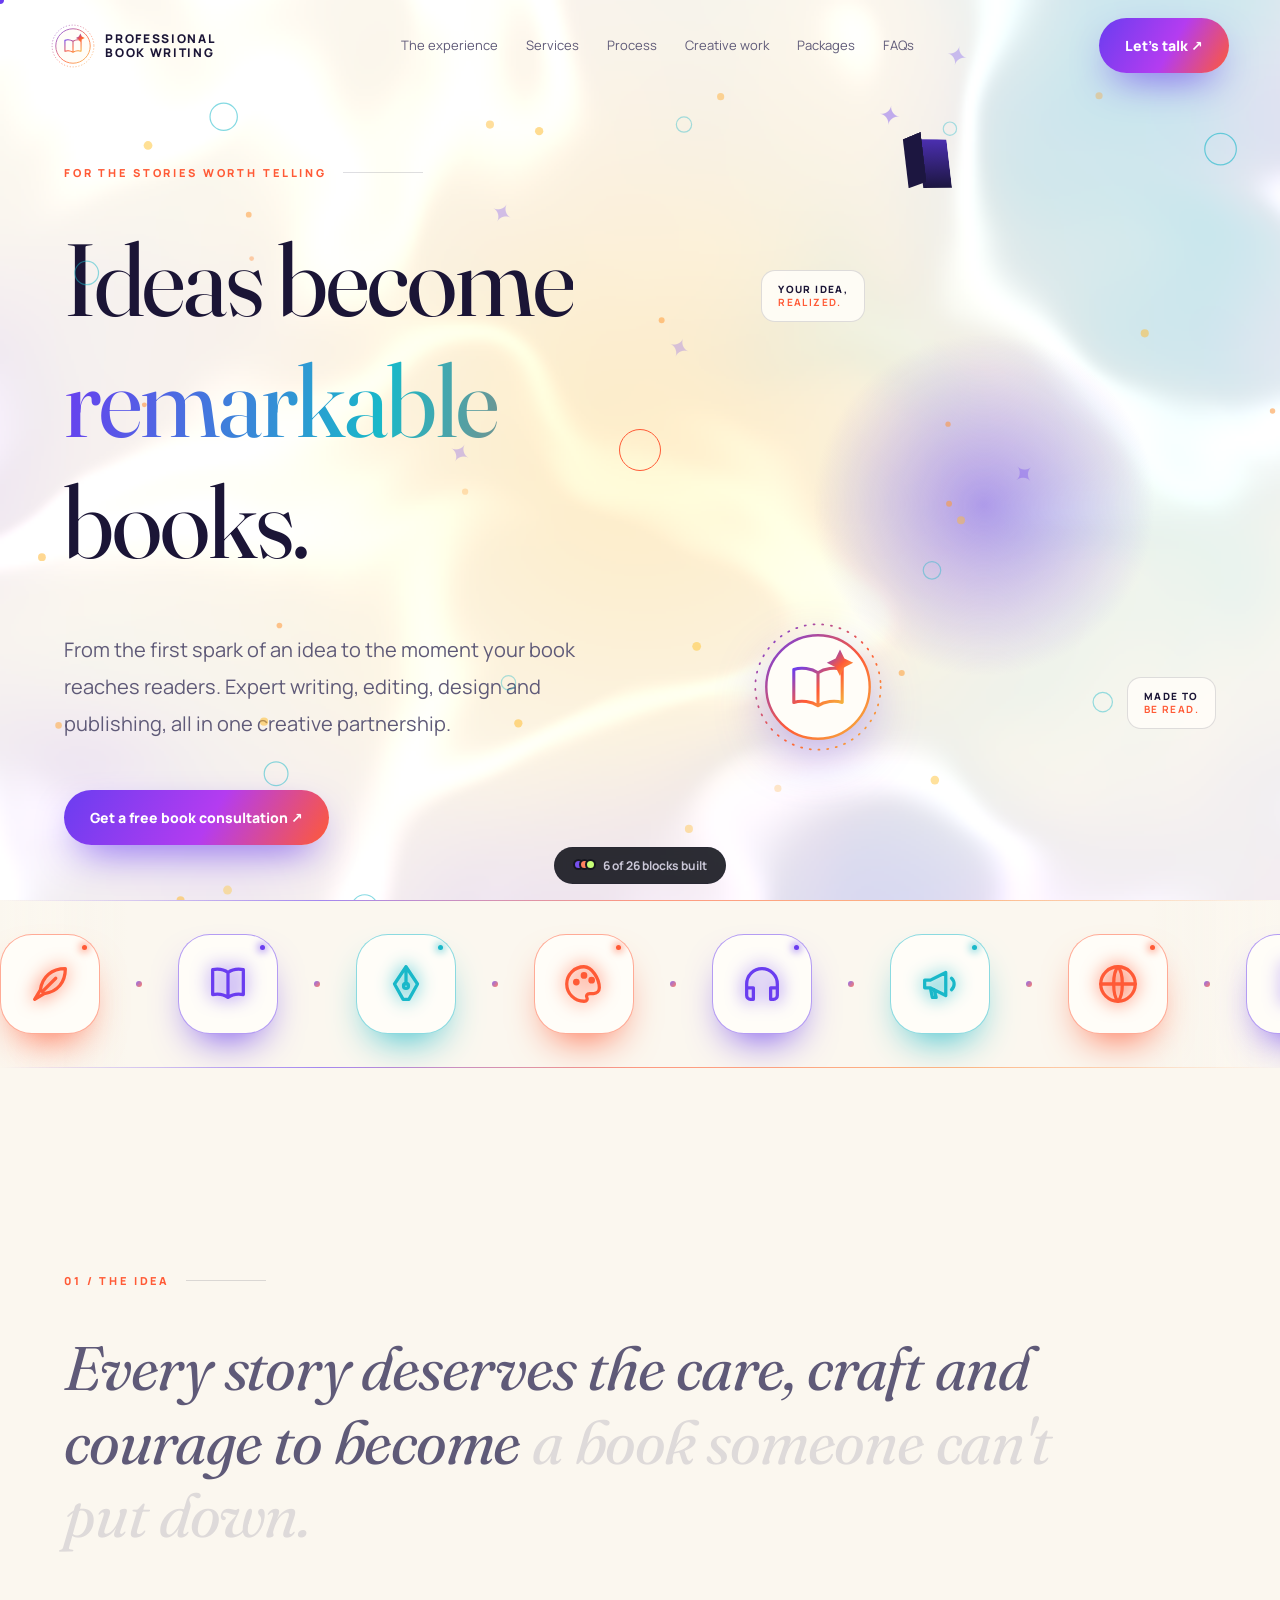
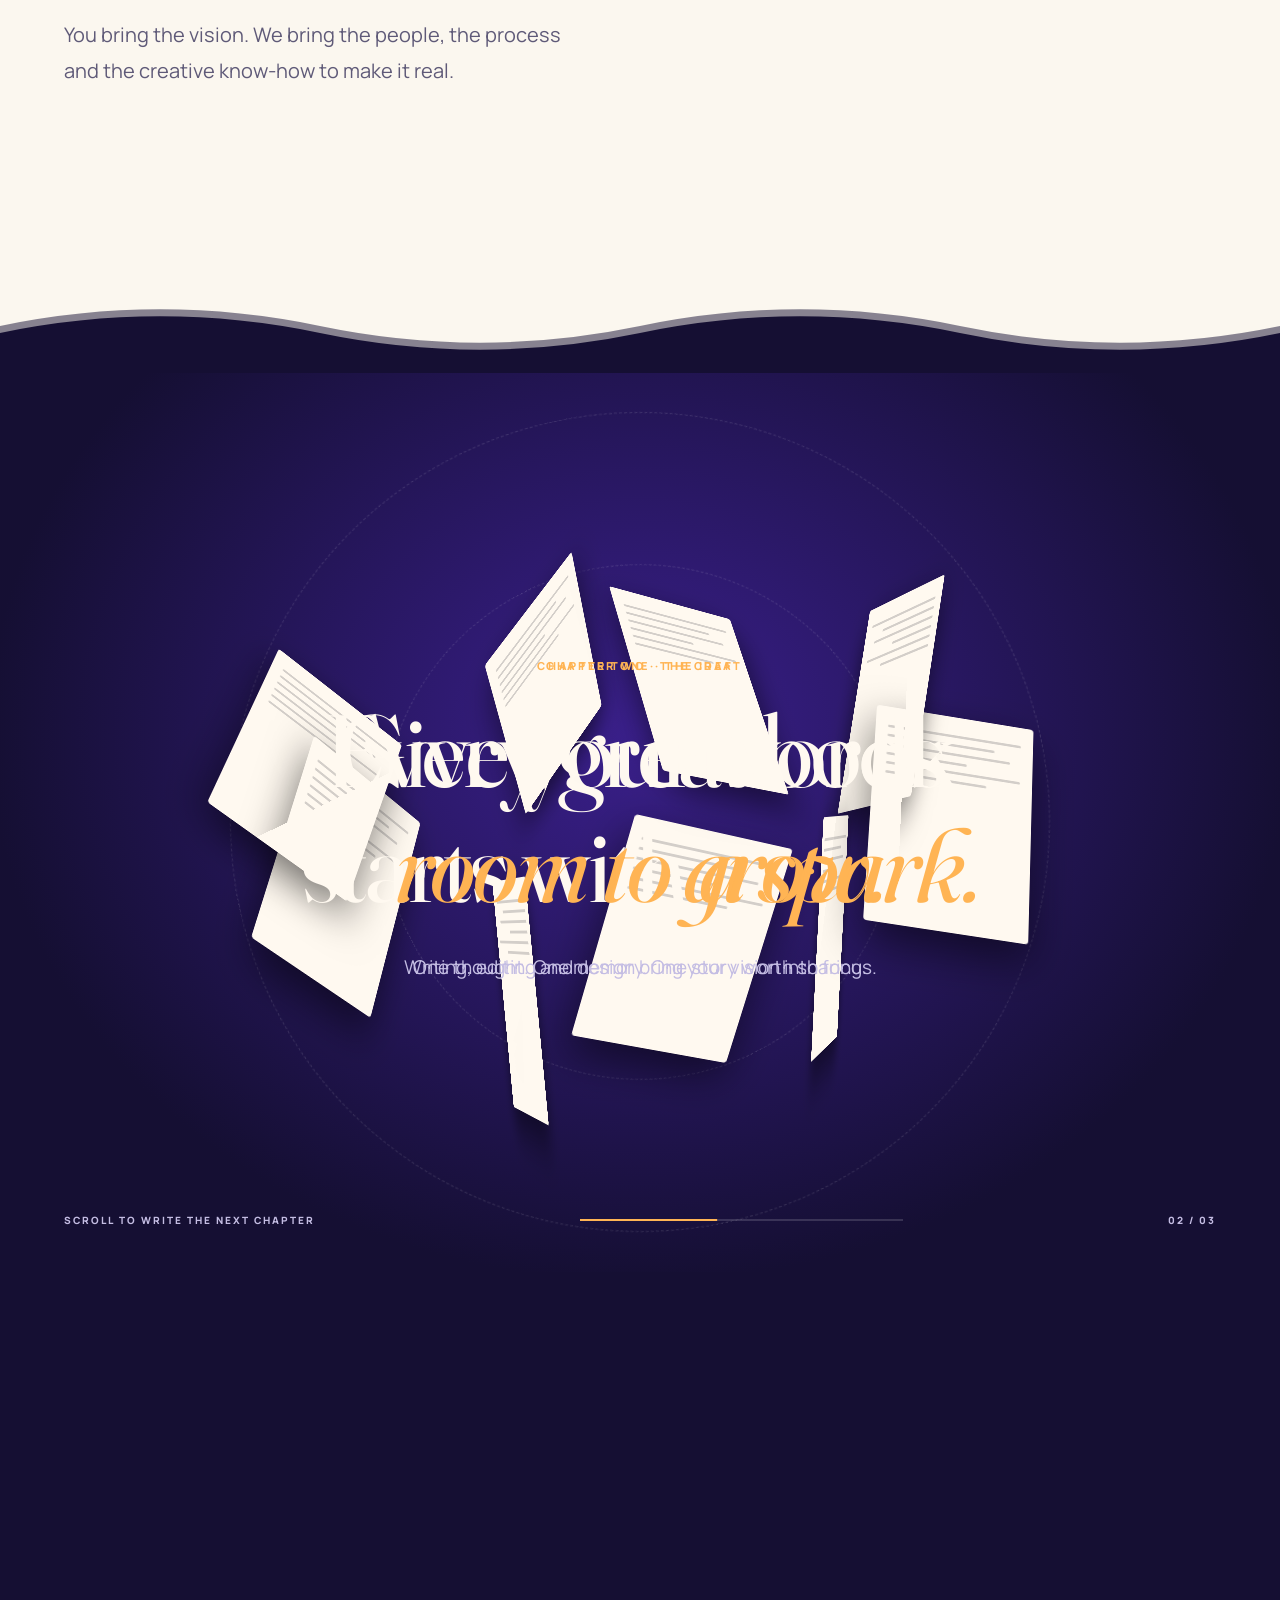
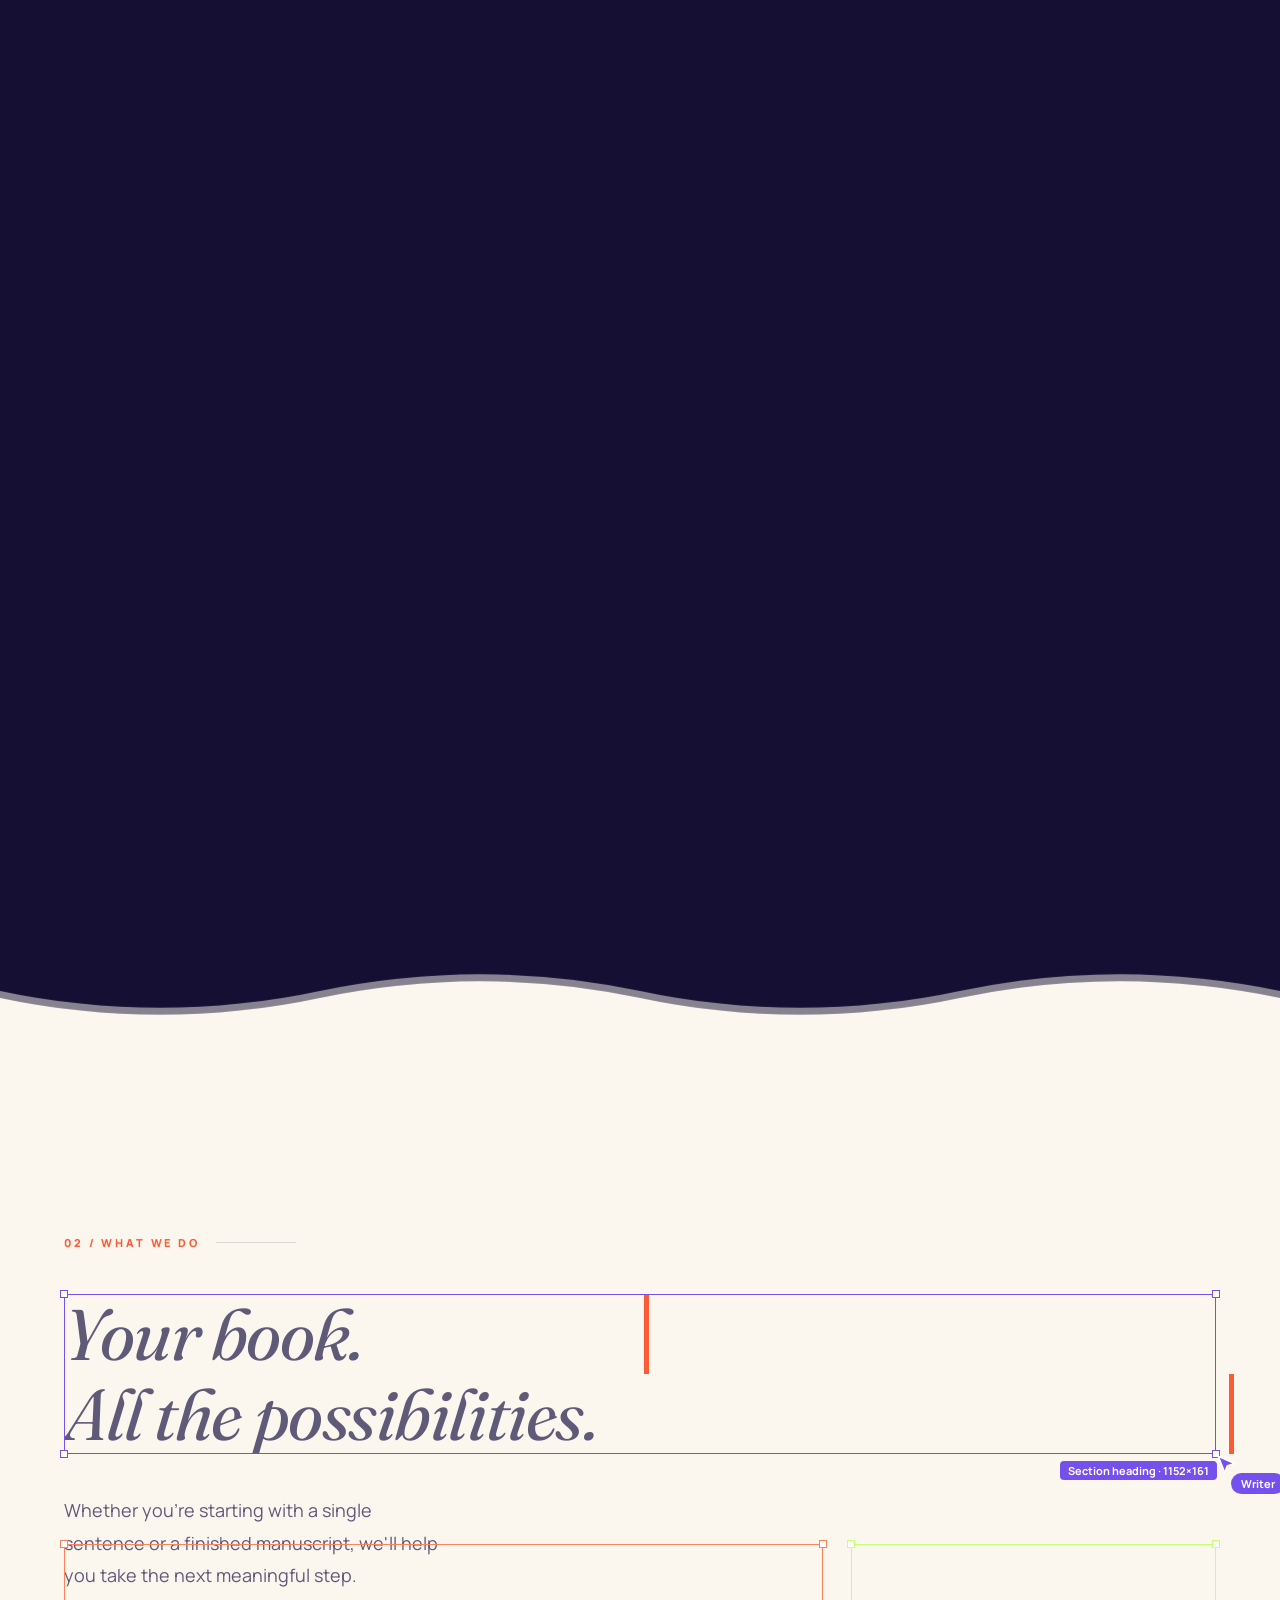
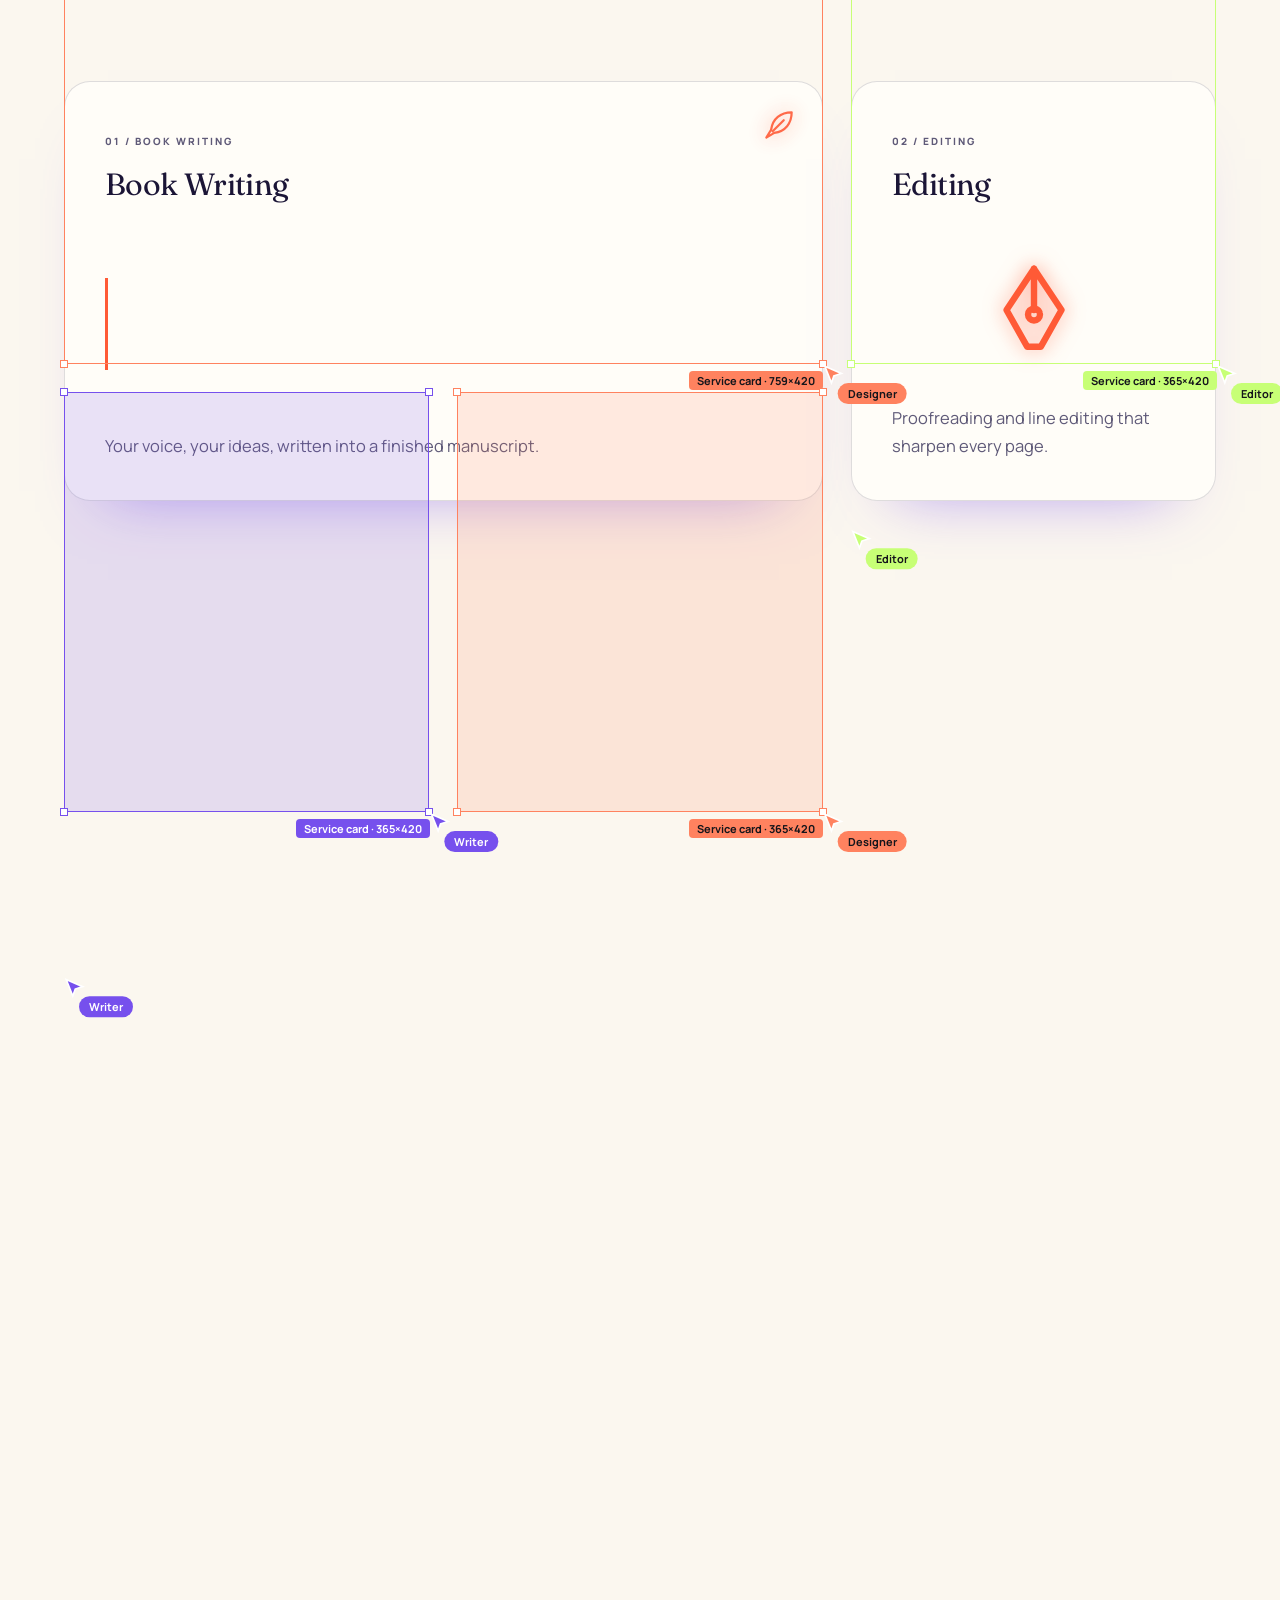
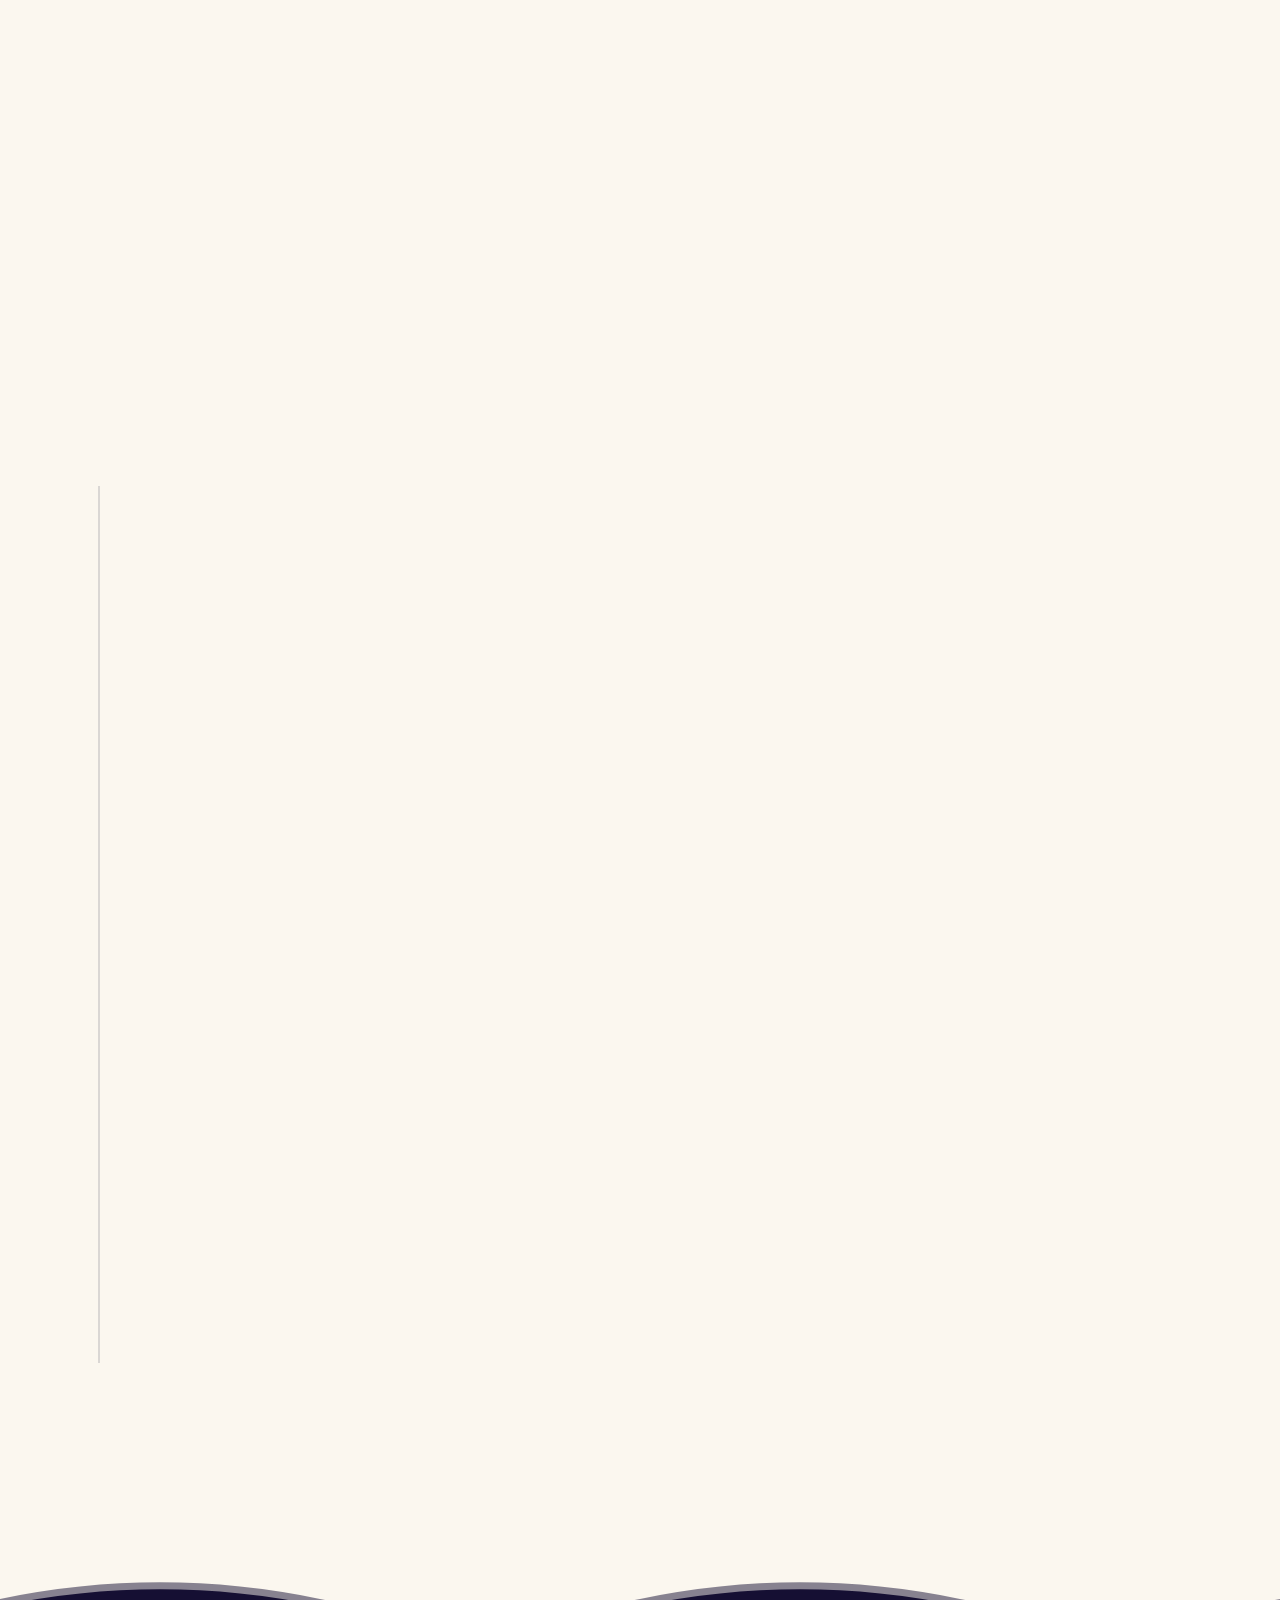
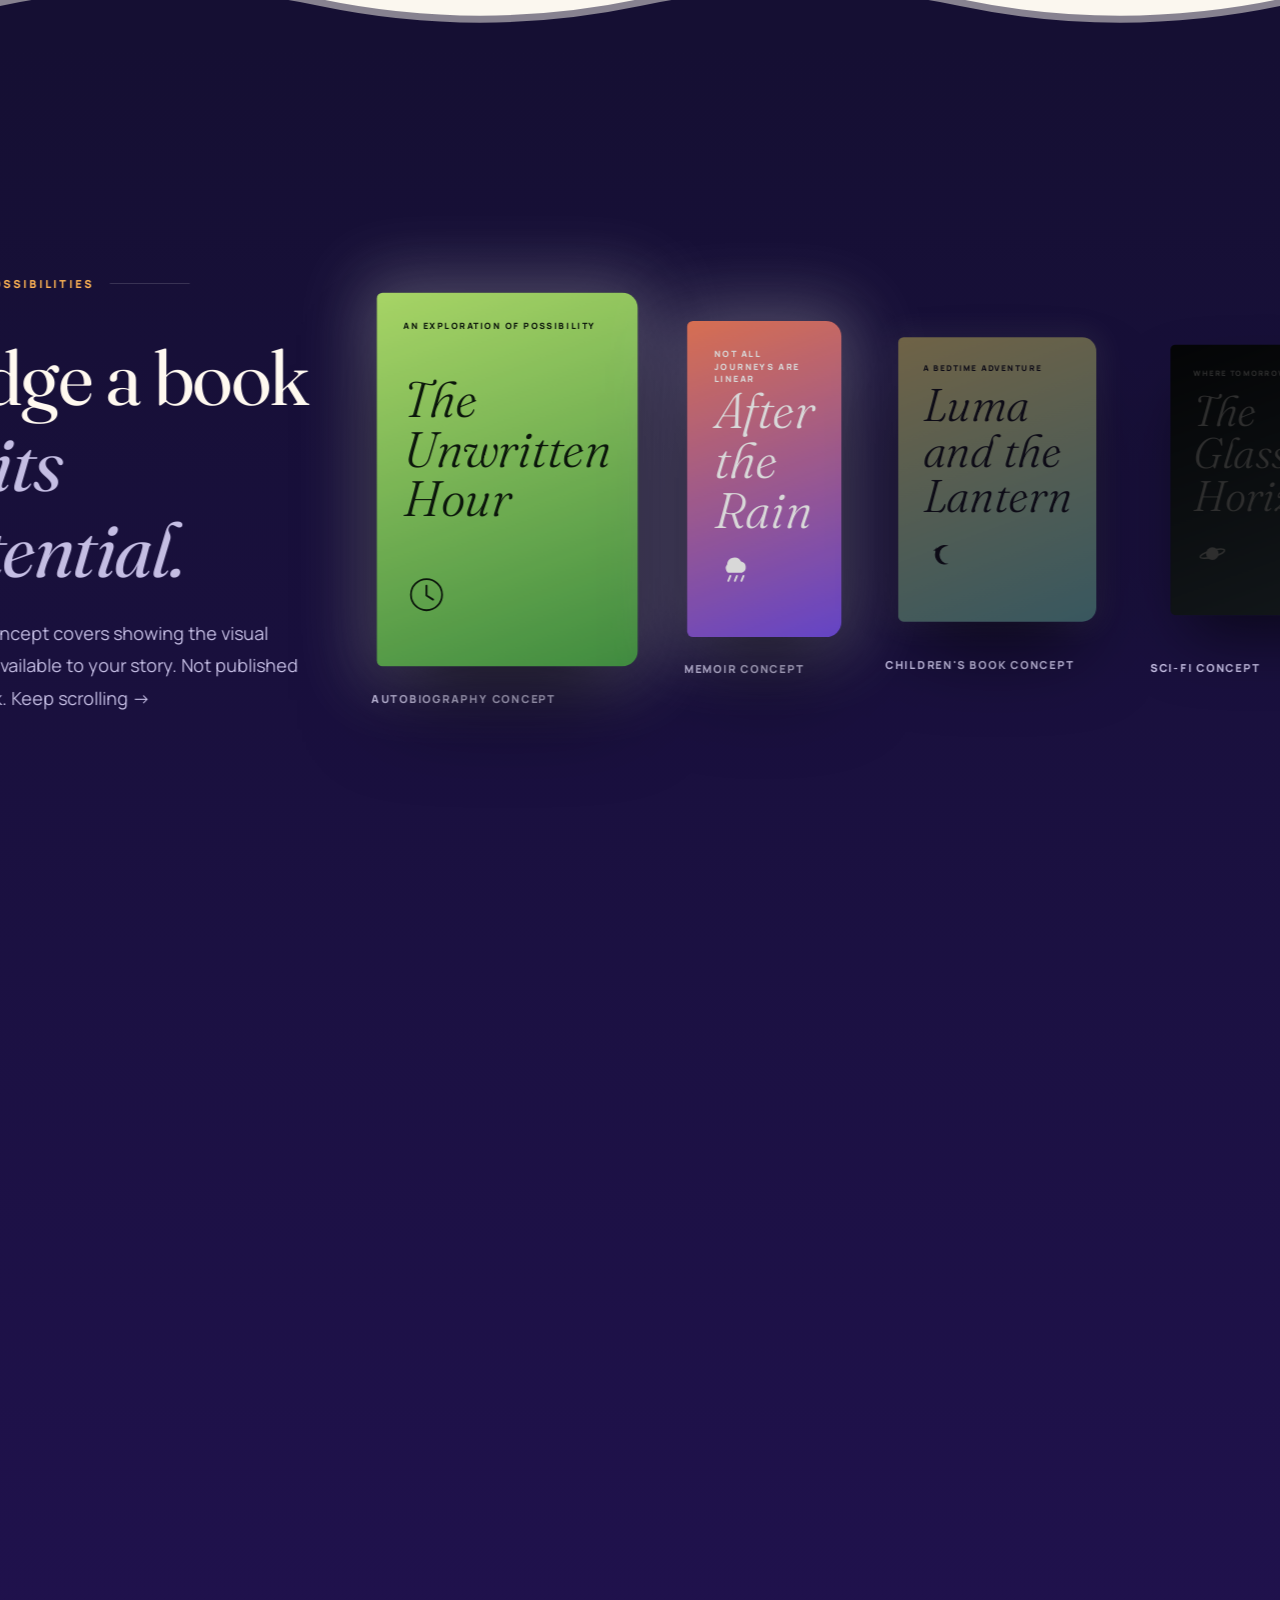
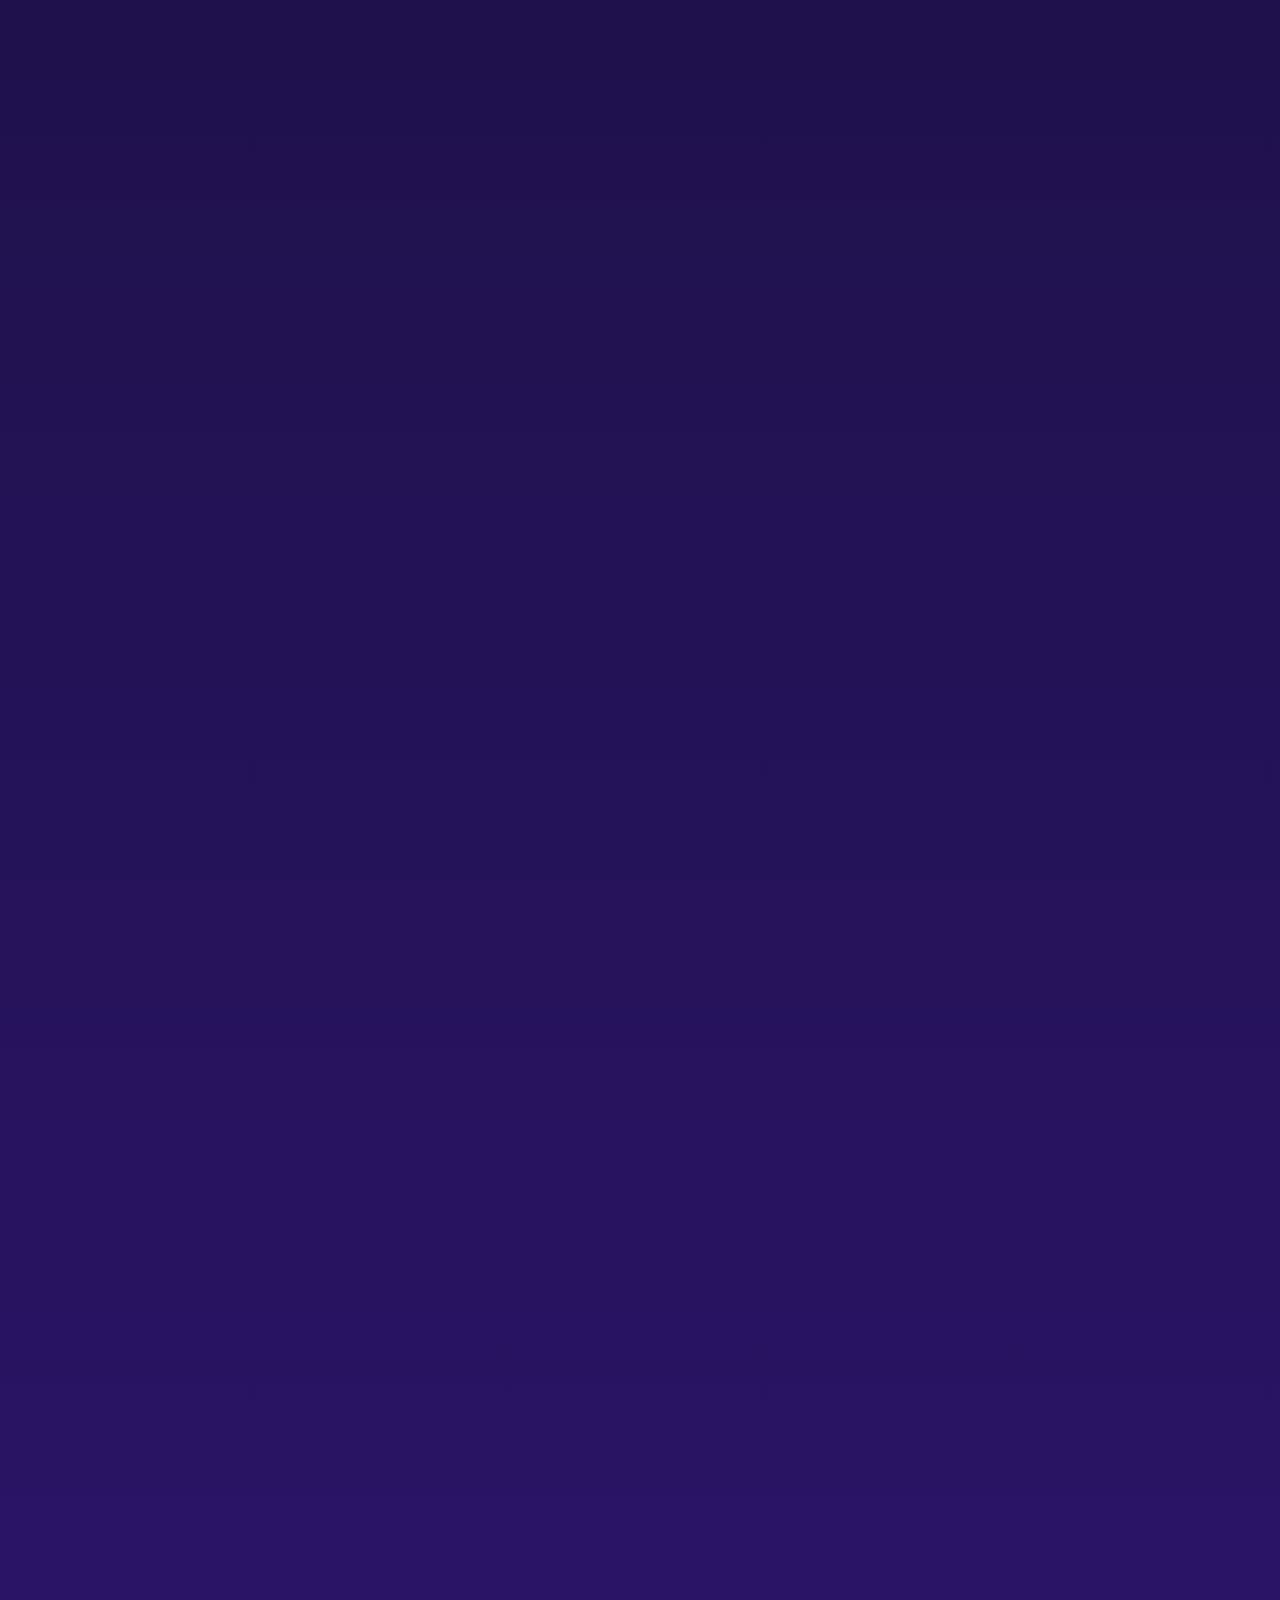
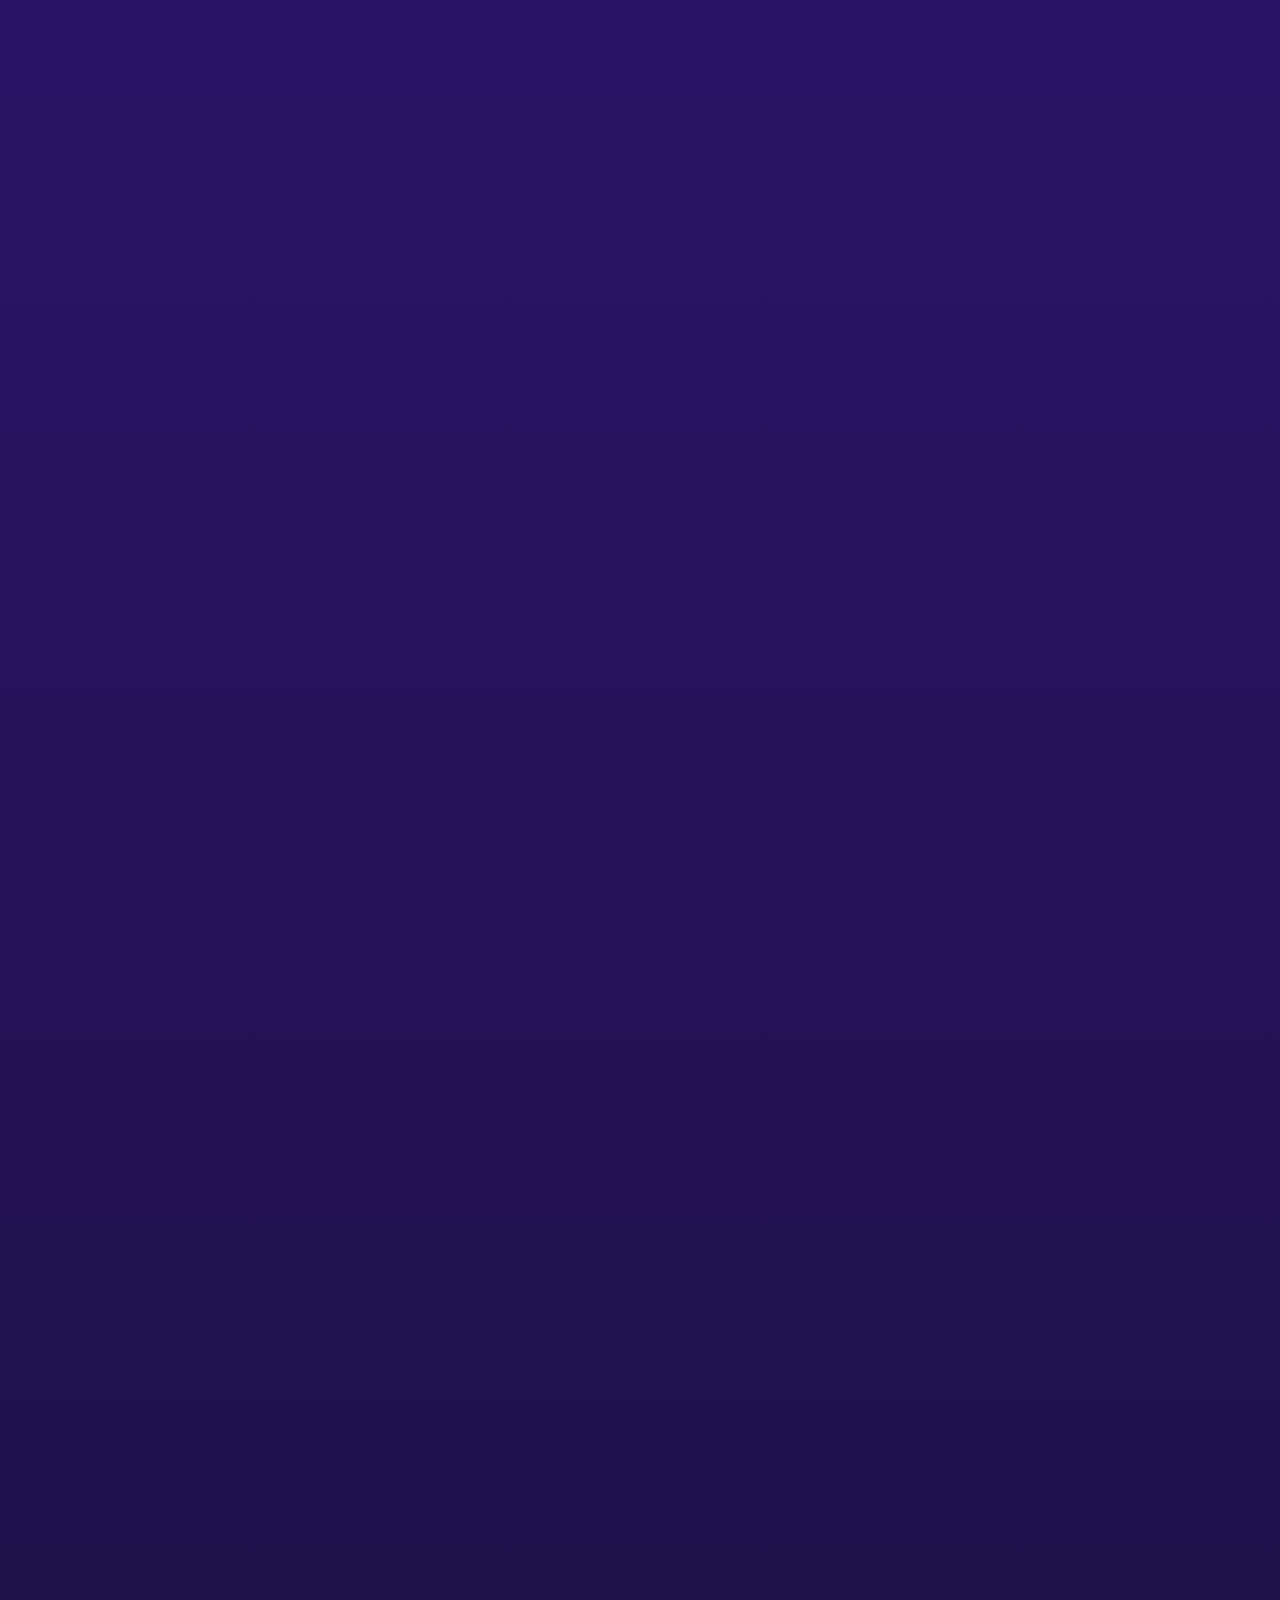
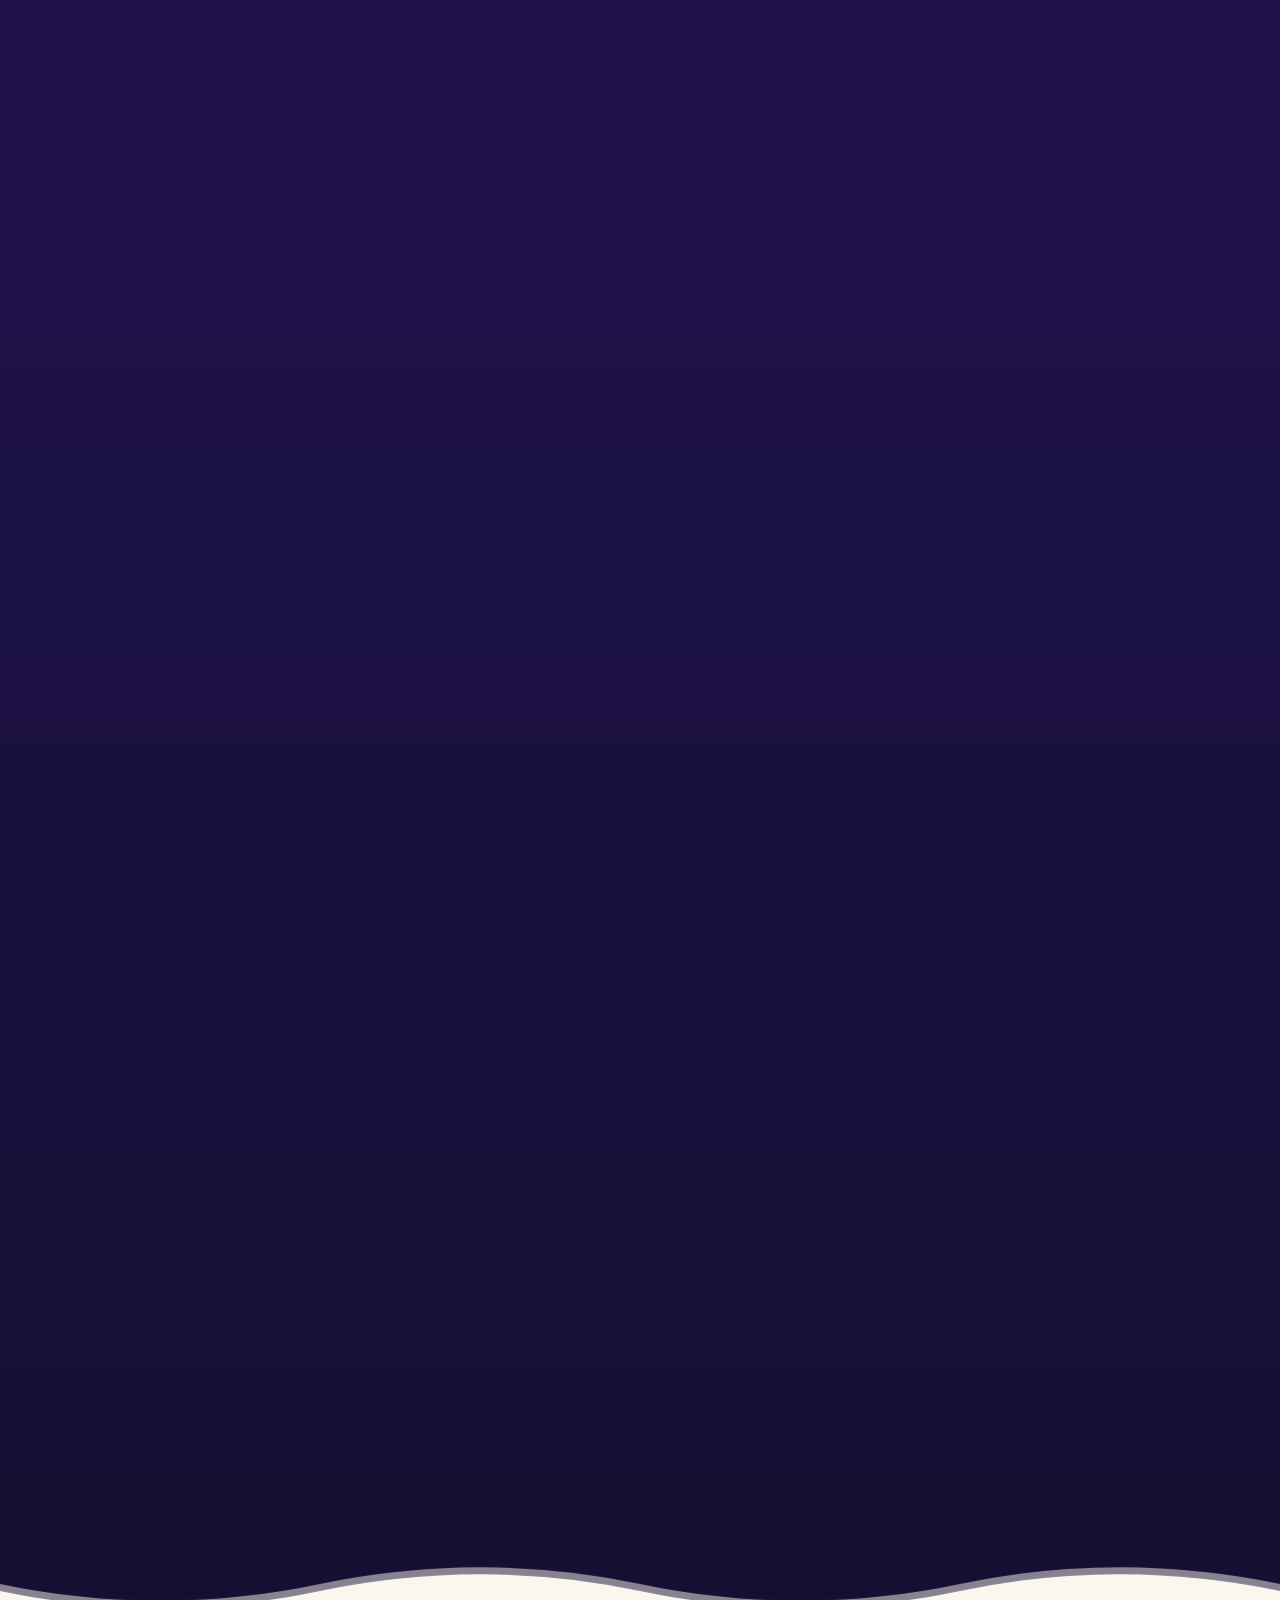
==== commit 20528e7a: "Add files via upload" ====
--- a/index.html
+++ b/index.html
@@ -355,6 +355,7 @@
 $('#mt').style.transform=`scaleX(${q})`;$('#cn').textContent='0'+(q<.33?1:q<.66?2:3)+' / 03'}
 /* horizontal showcase */
 const hr=$('#showcase').getBoundingClientRect(),hq=C(-hr.top/(hr.height-vh));tx=L(tx,hq,.1);tr.style.transform=`translateX(${-tx*(tr.scrollWidth-innerWidth)}px)`;
+const cx2=innerWidth/2;$$('.cv').forEach(cv=>{const rc=cv.getBoundingClientRect();const d=Math.abs(rc.left+rc.width/2-cx2);const t2=C(1-d/(innerWidth*.42));cv.style.filter=`brightness(${18+t2*87}%) saturate(${25+t2*95}%)`;cv.style.transform=`scale(${.82+t2*.18})`;cv.style.boxShadow=`0 ${40+t2*20}px ${80+t2*20}px -20px #0009, 0 0 ${t2*90}px ${t2*22}px rgba(255,255,255,${t2*.4})`});
 /* process line */
 const sr=steps.getBoundingClientRect();sp.style.transform=`scaleY(${C((vh*.6-sr.top)/sr.height)})`;
 requestAnimationFrame(frame)}
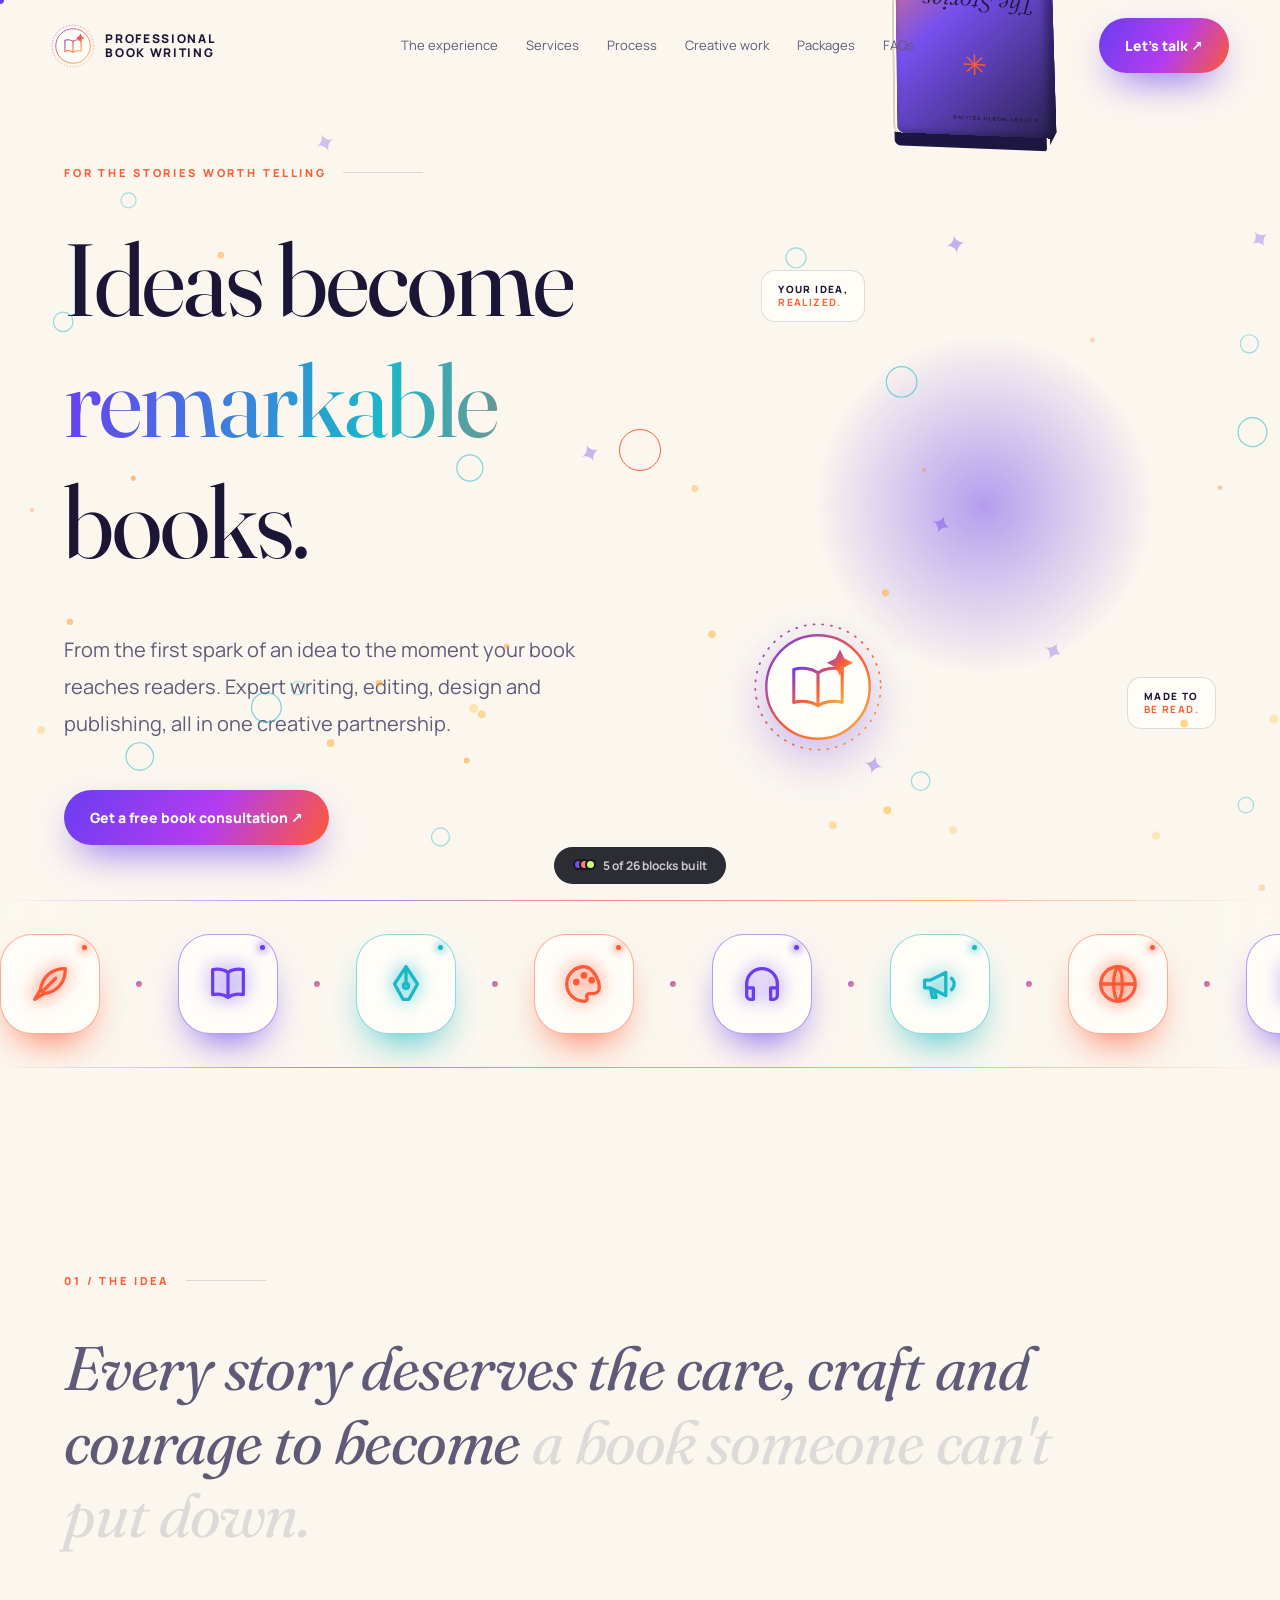
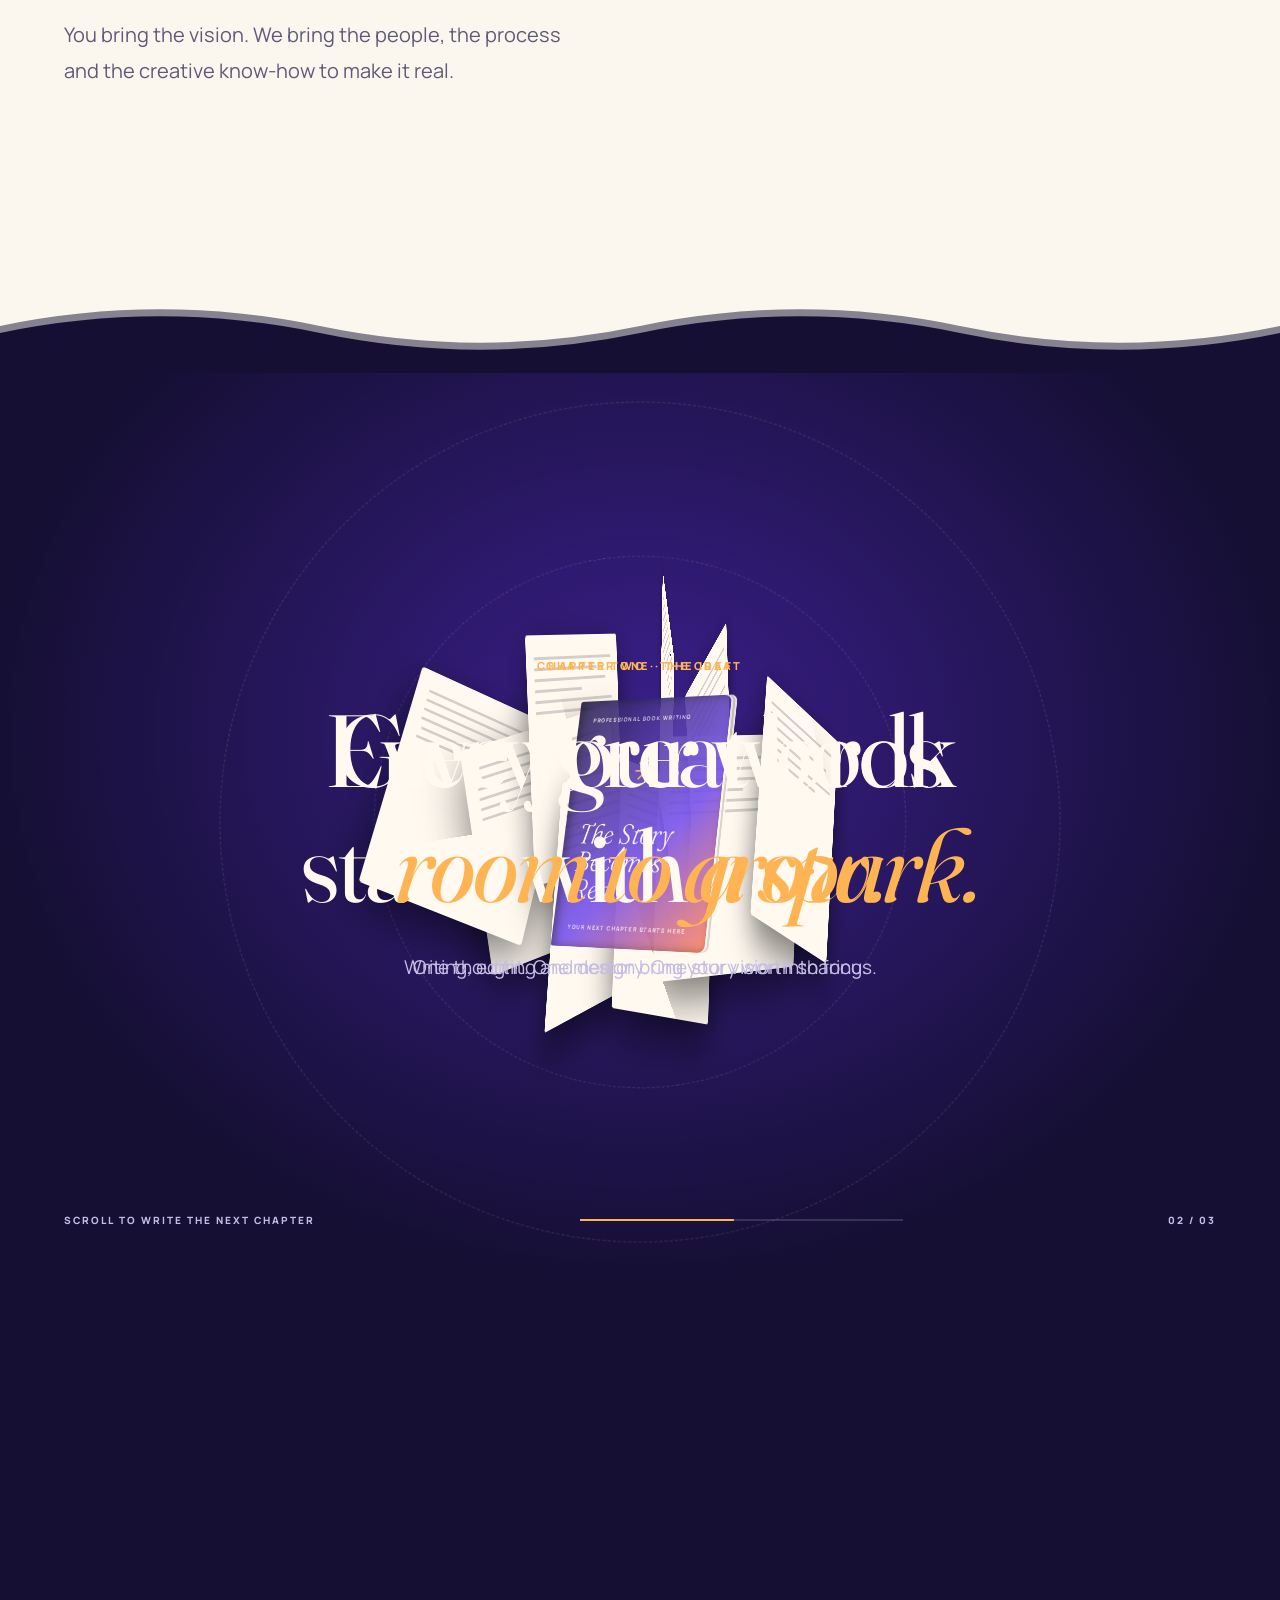
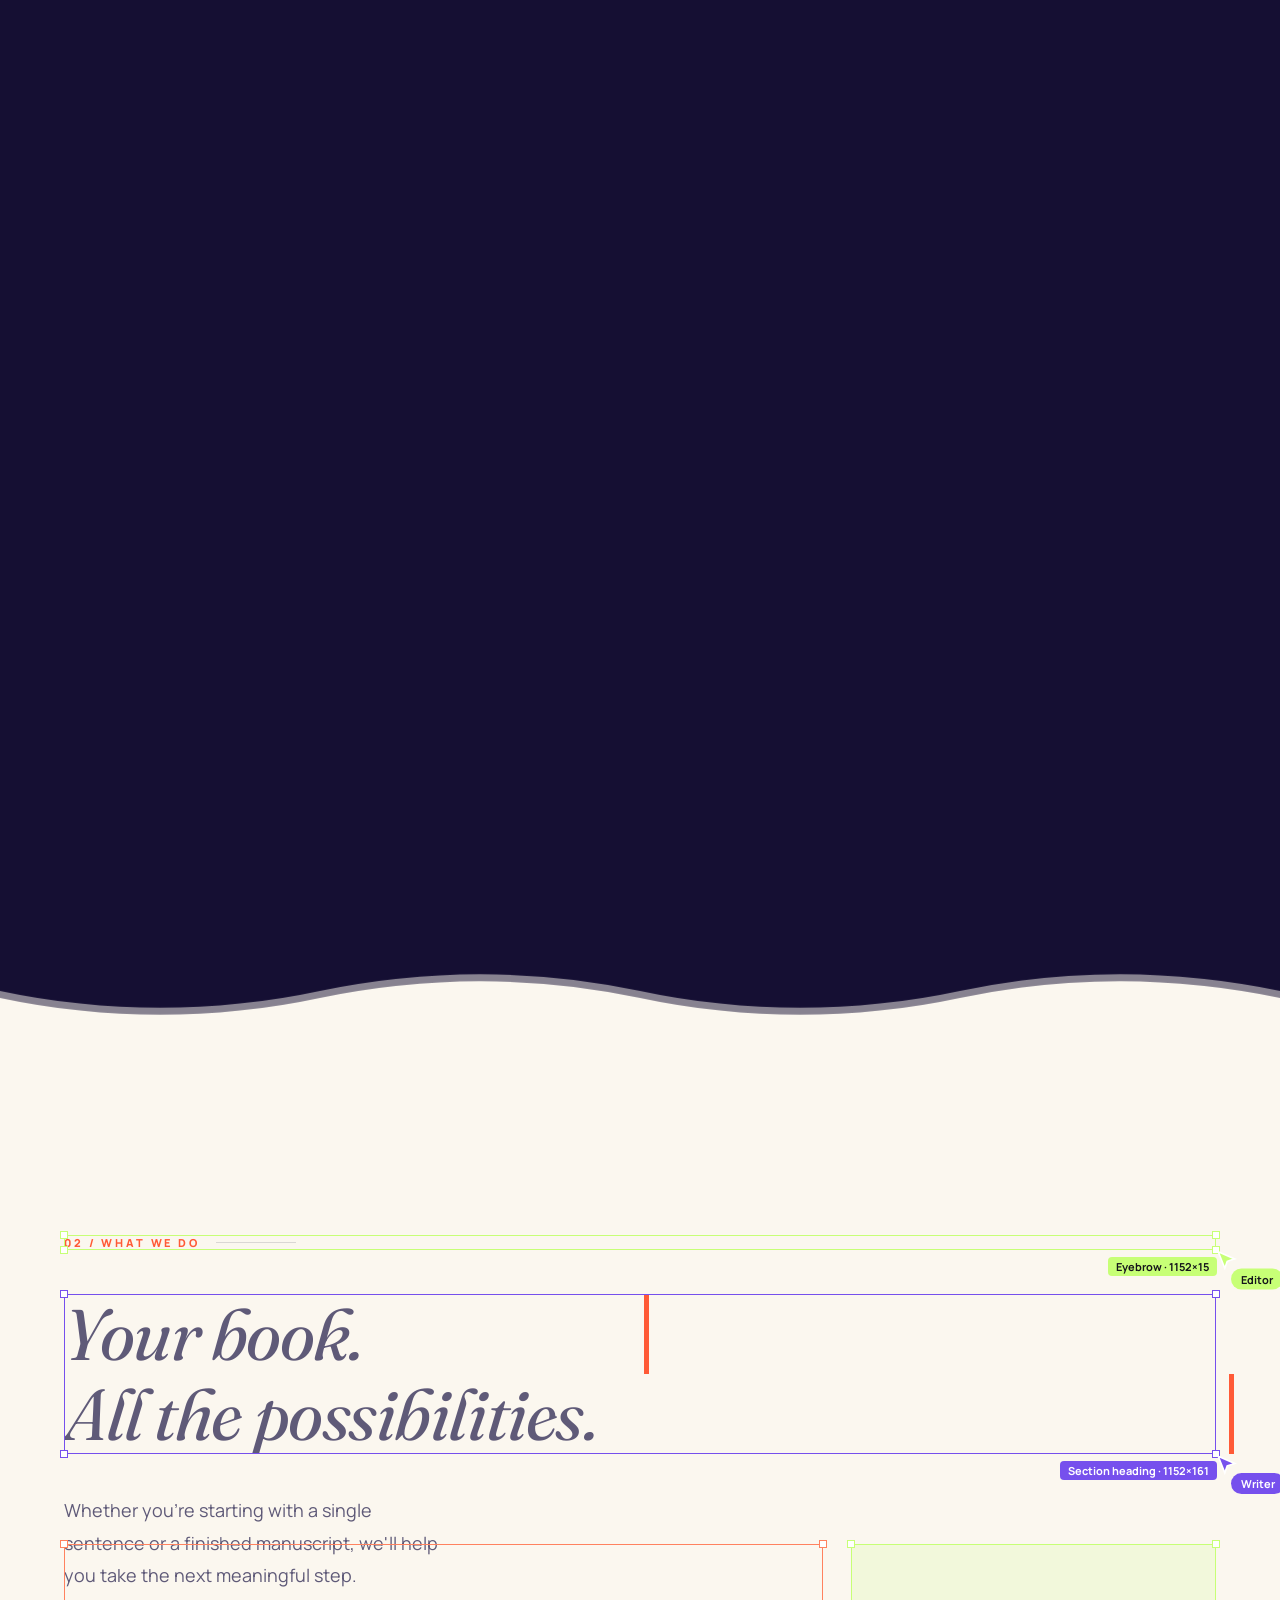
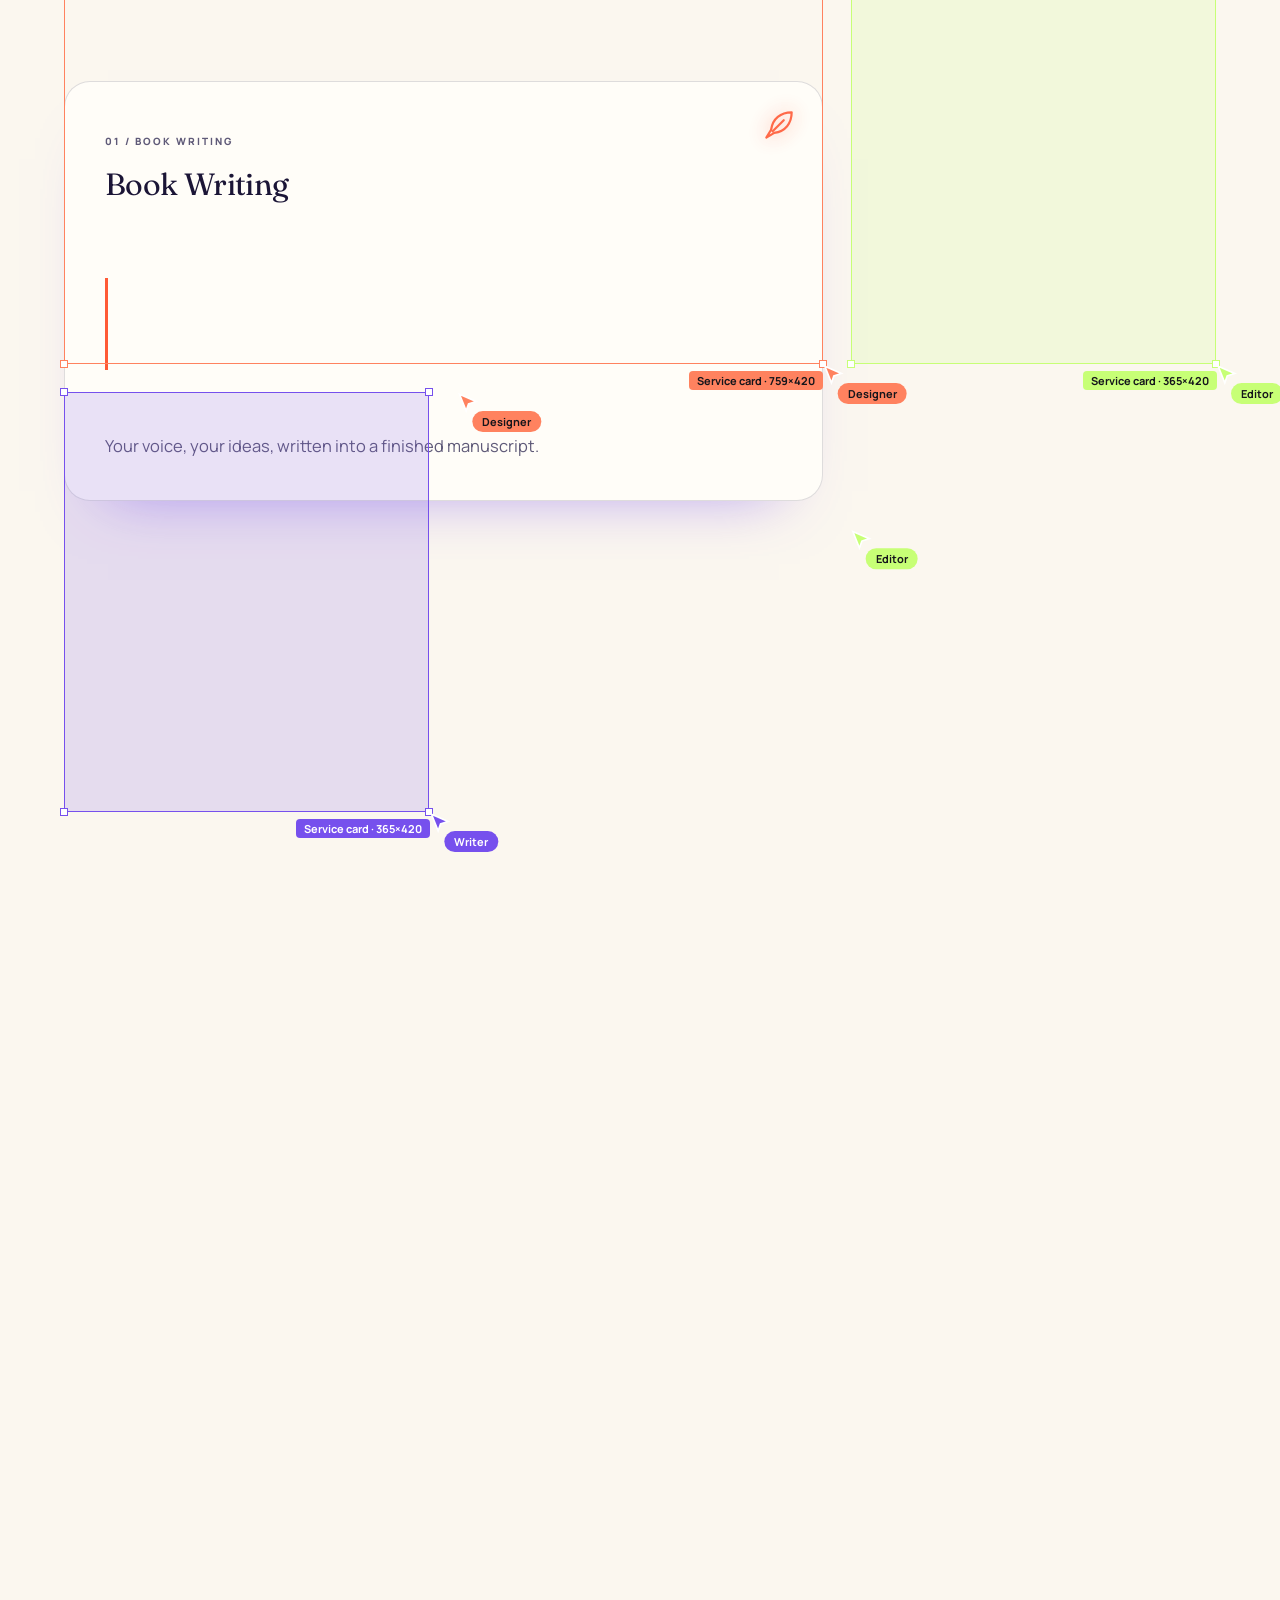
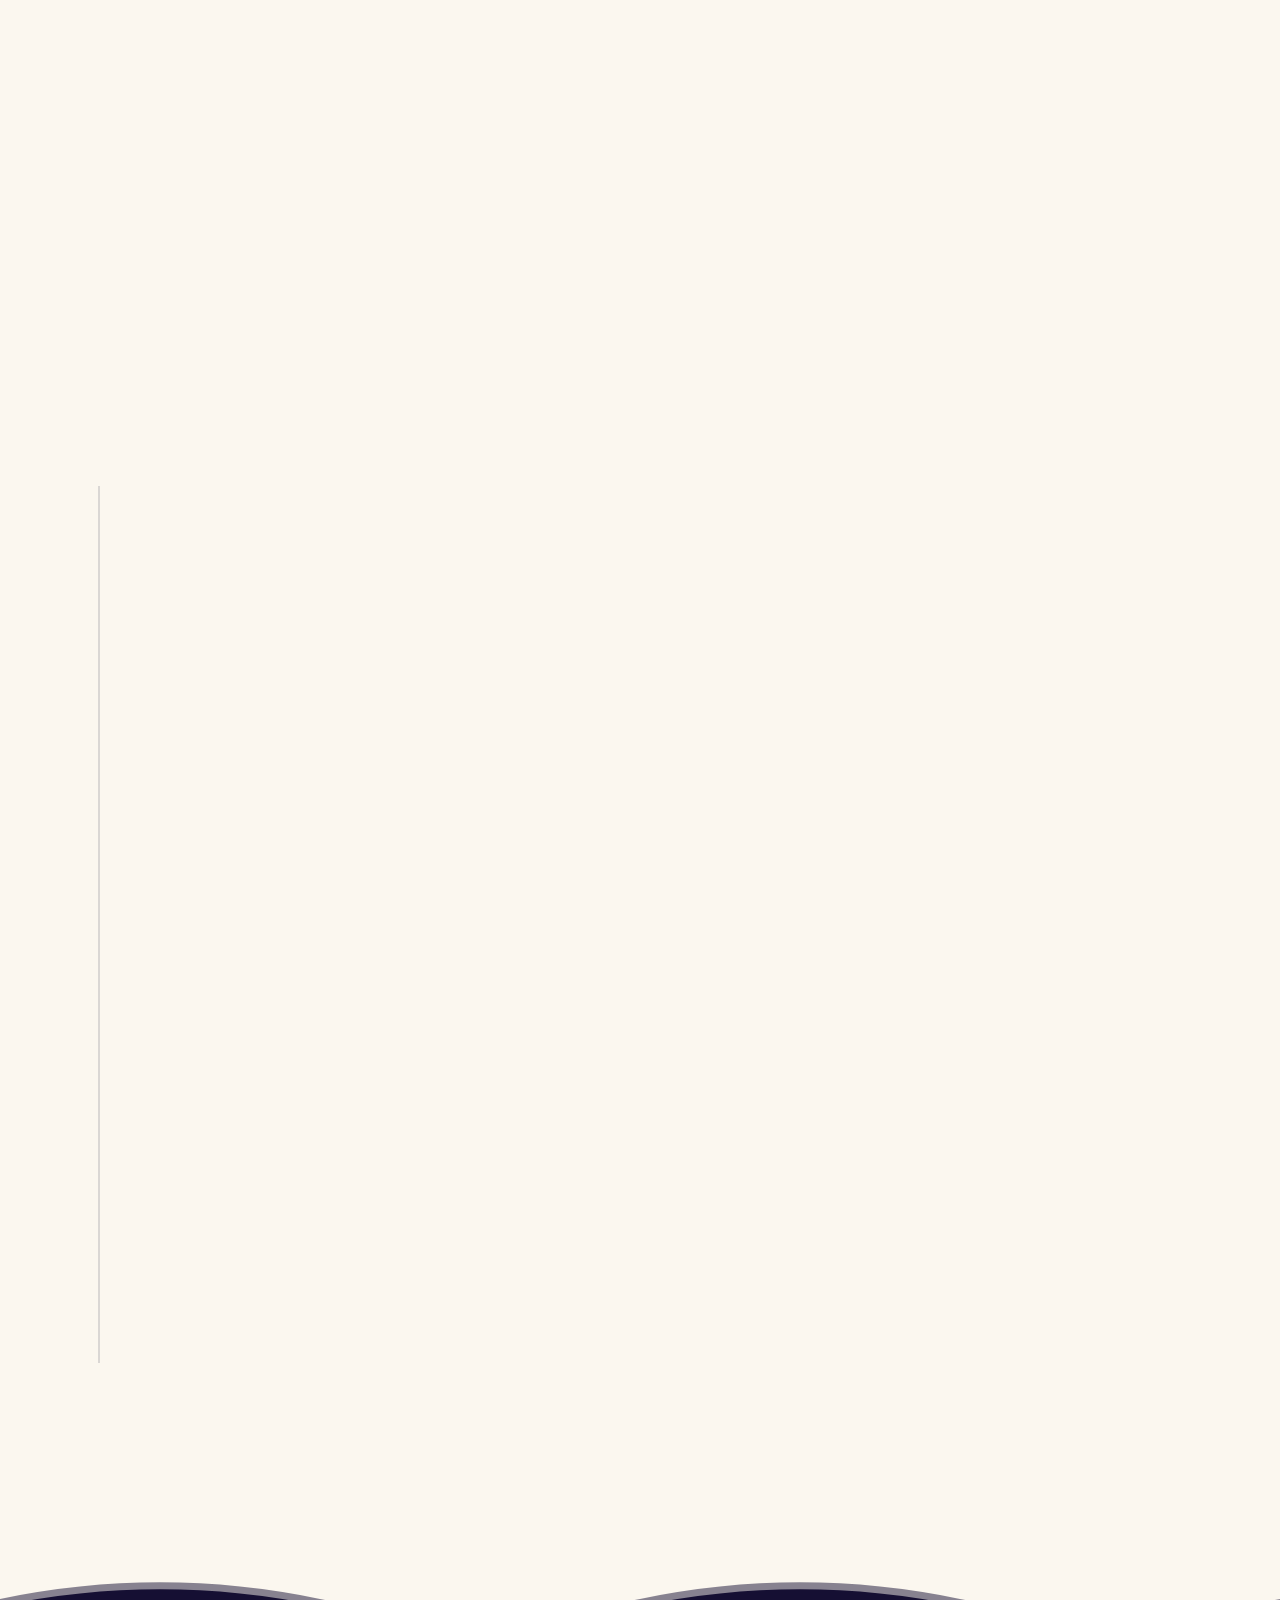
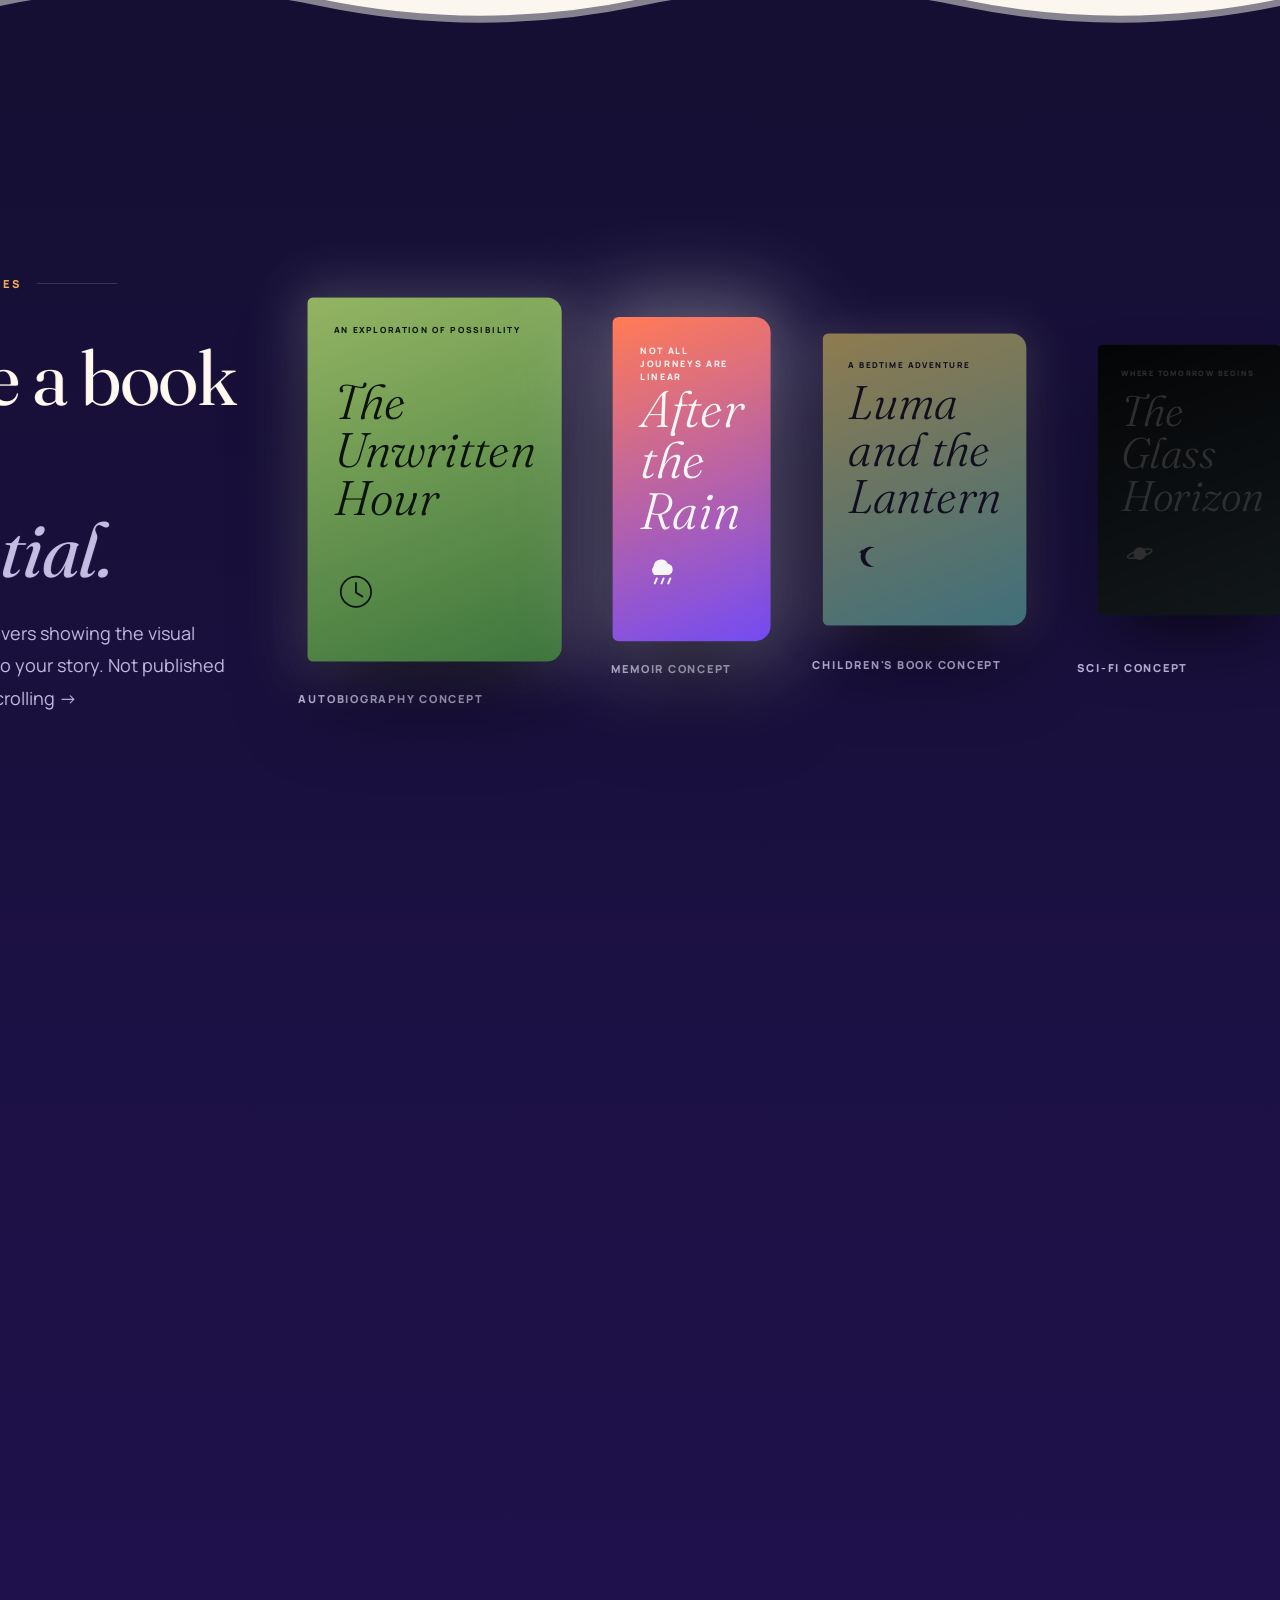
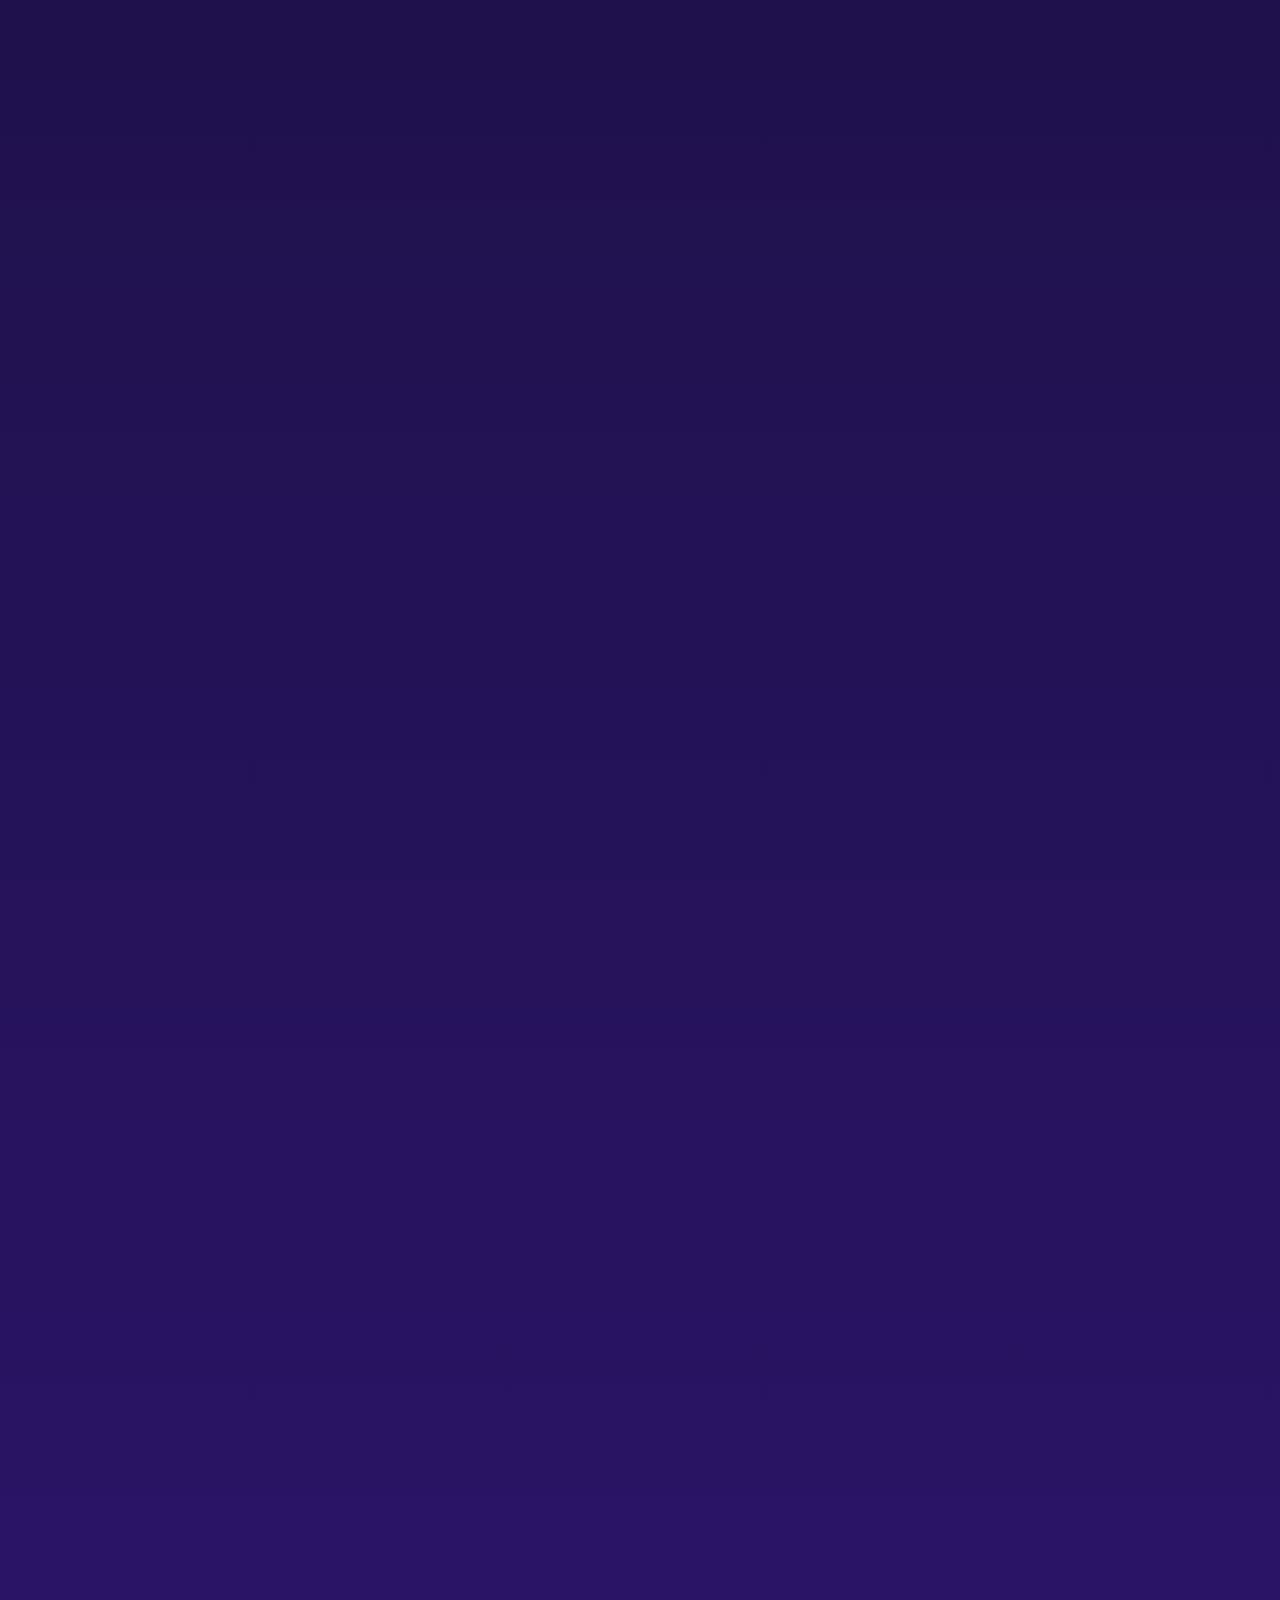
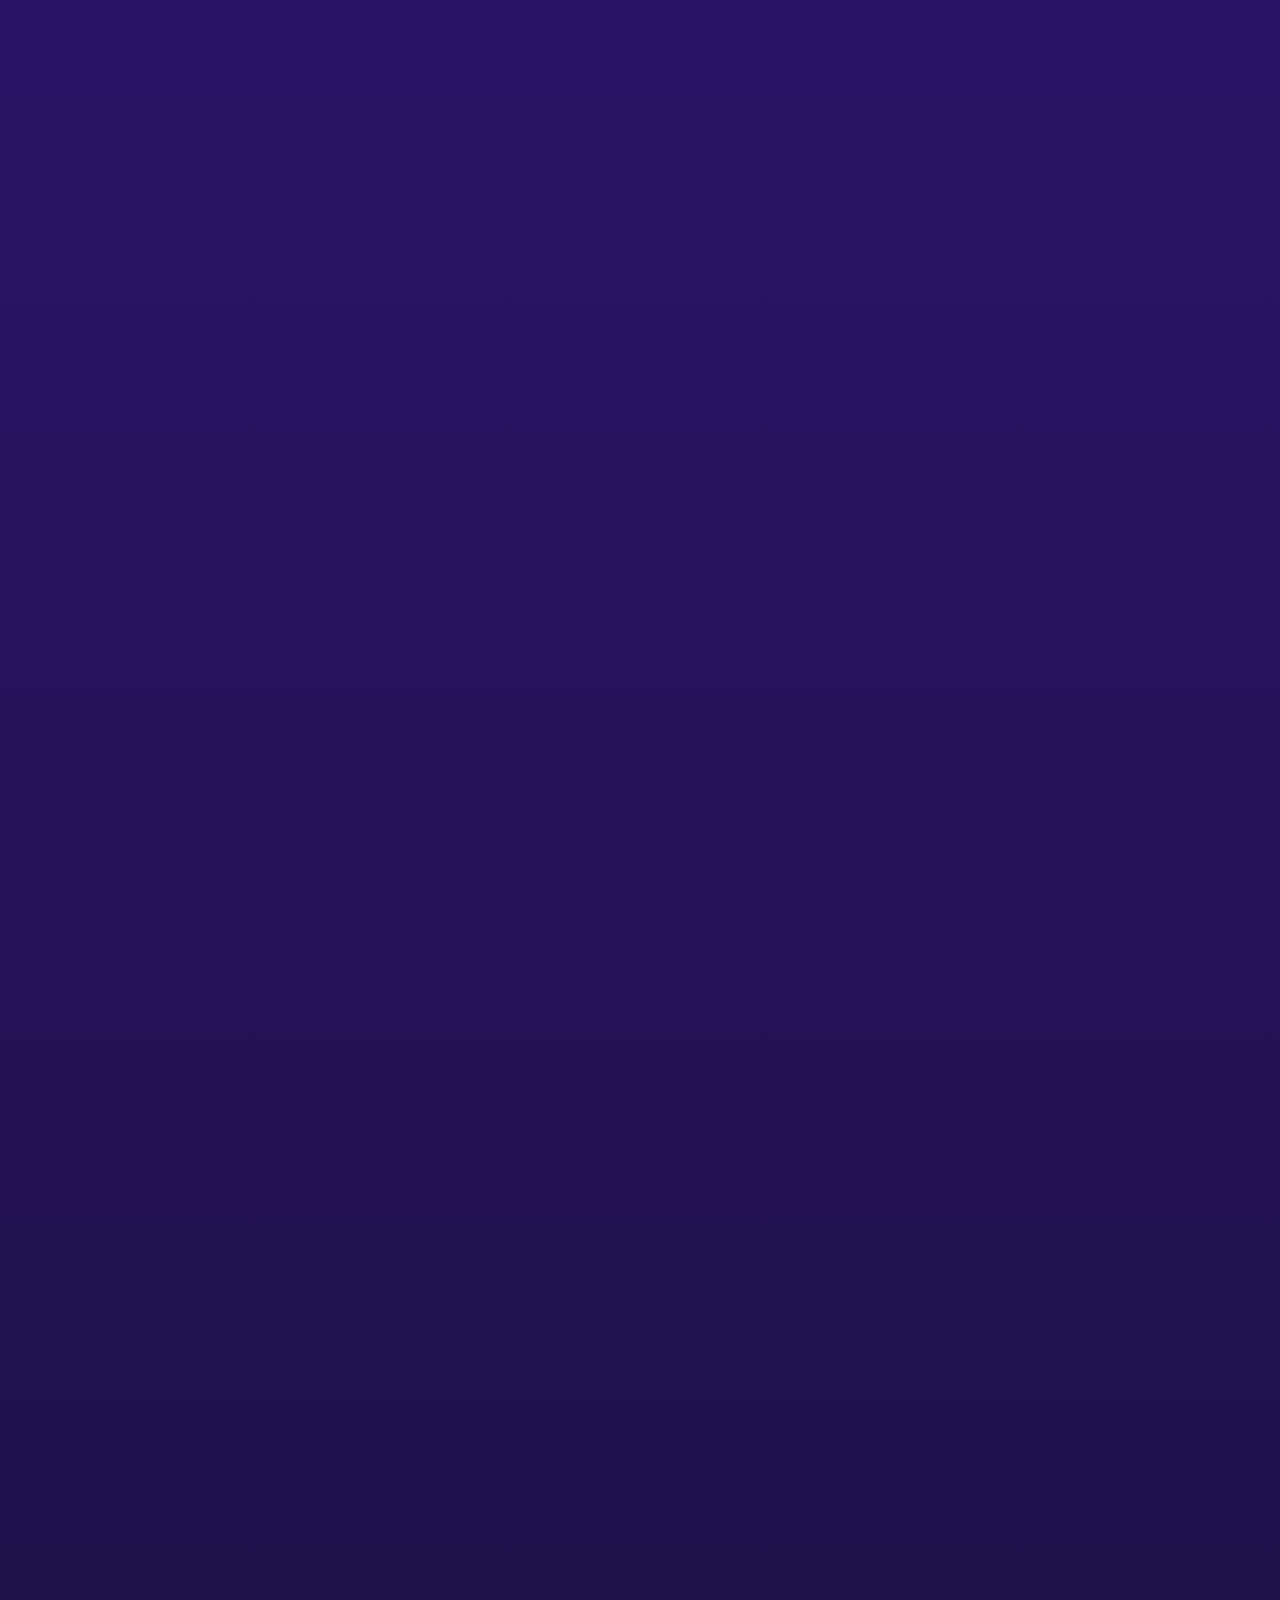
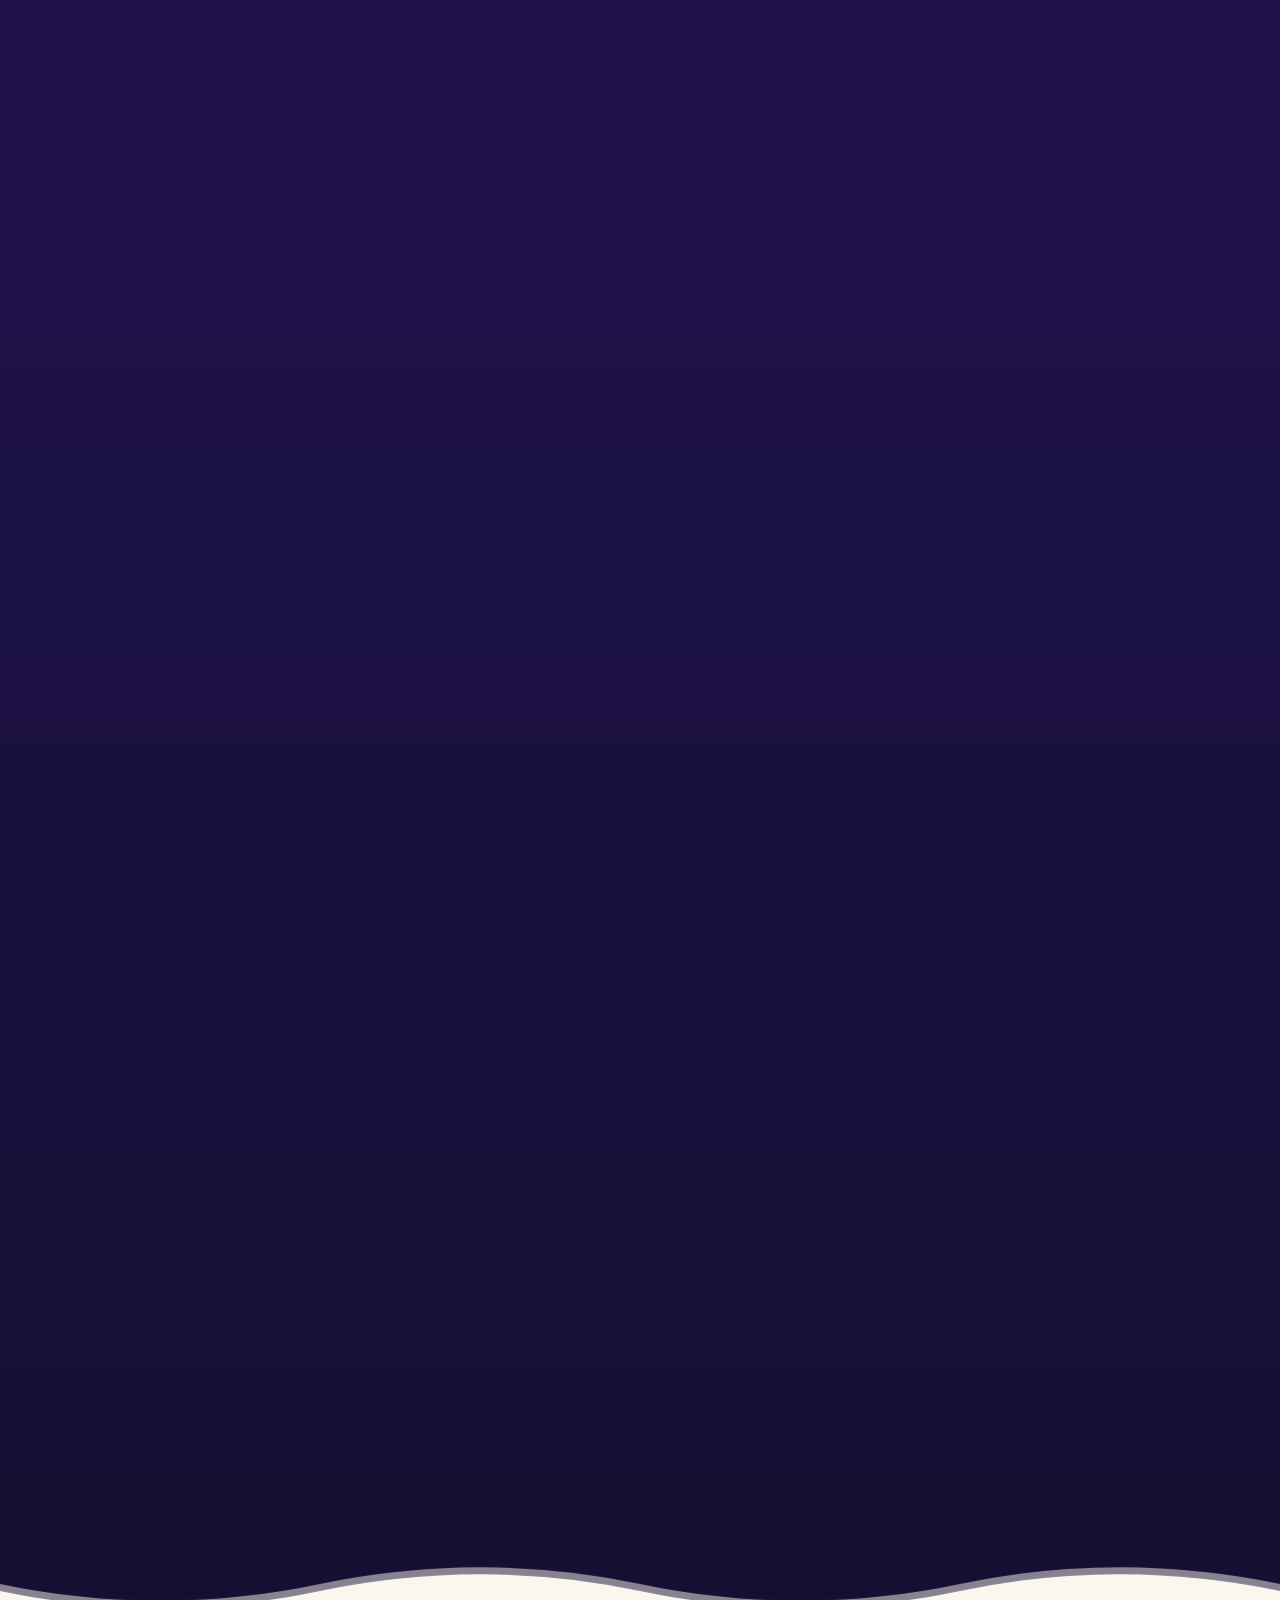
==== commit 2637e458: "Add files via upload" ====
--- a/index.html
+++ b/index.html
@@ -106,7 +106,7 @@
 .rib{position:absolute;top:20px;right:20px;background:var(--lime);color:#15151b;font:800 9px var(--sans);letter-spacing:.16em;padding:6px 12px;border-radius:99px}
 @media(max-width:900px){.pk{grid-template-columns:1fr}}
 /* faq */
-.faq{display:grid;grid-template-columns:.8fr 1.2fr;gap:60px}@media(max-width:900px){.faq{grid-template-columns:1fr}}
+.faq{display:grid;grid-template-columns:minmax(0,.8fr) minmax(0,1.2fr);gap:60px}@media(max-width:900px){.faq{grid-template-columns:1fr}}
 details{border-bottom:1px solid var(--line);padding:22px 0}summary{list-style:none;cursor:none;font:300 clamp(20px,2.4vw,28px) var(--serif);display:flex;justify-content:space-between;gap:20px}summary::-webkit-details-marker{display:none}summary b{color:var(--lime);transition:transform .4s;font-family:var(--sans)}details[open] b{transform:rotate(135deg)}details p{color:var(--mut);margin-top:14px;max-width:580px}
 .faq>div:first-child p{color:var(--mut);margin:24px 0}
 /* cta */
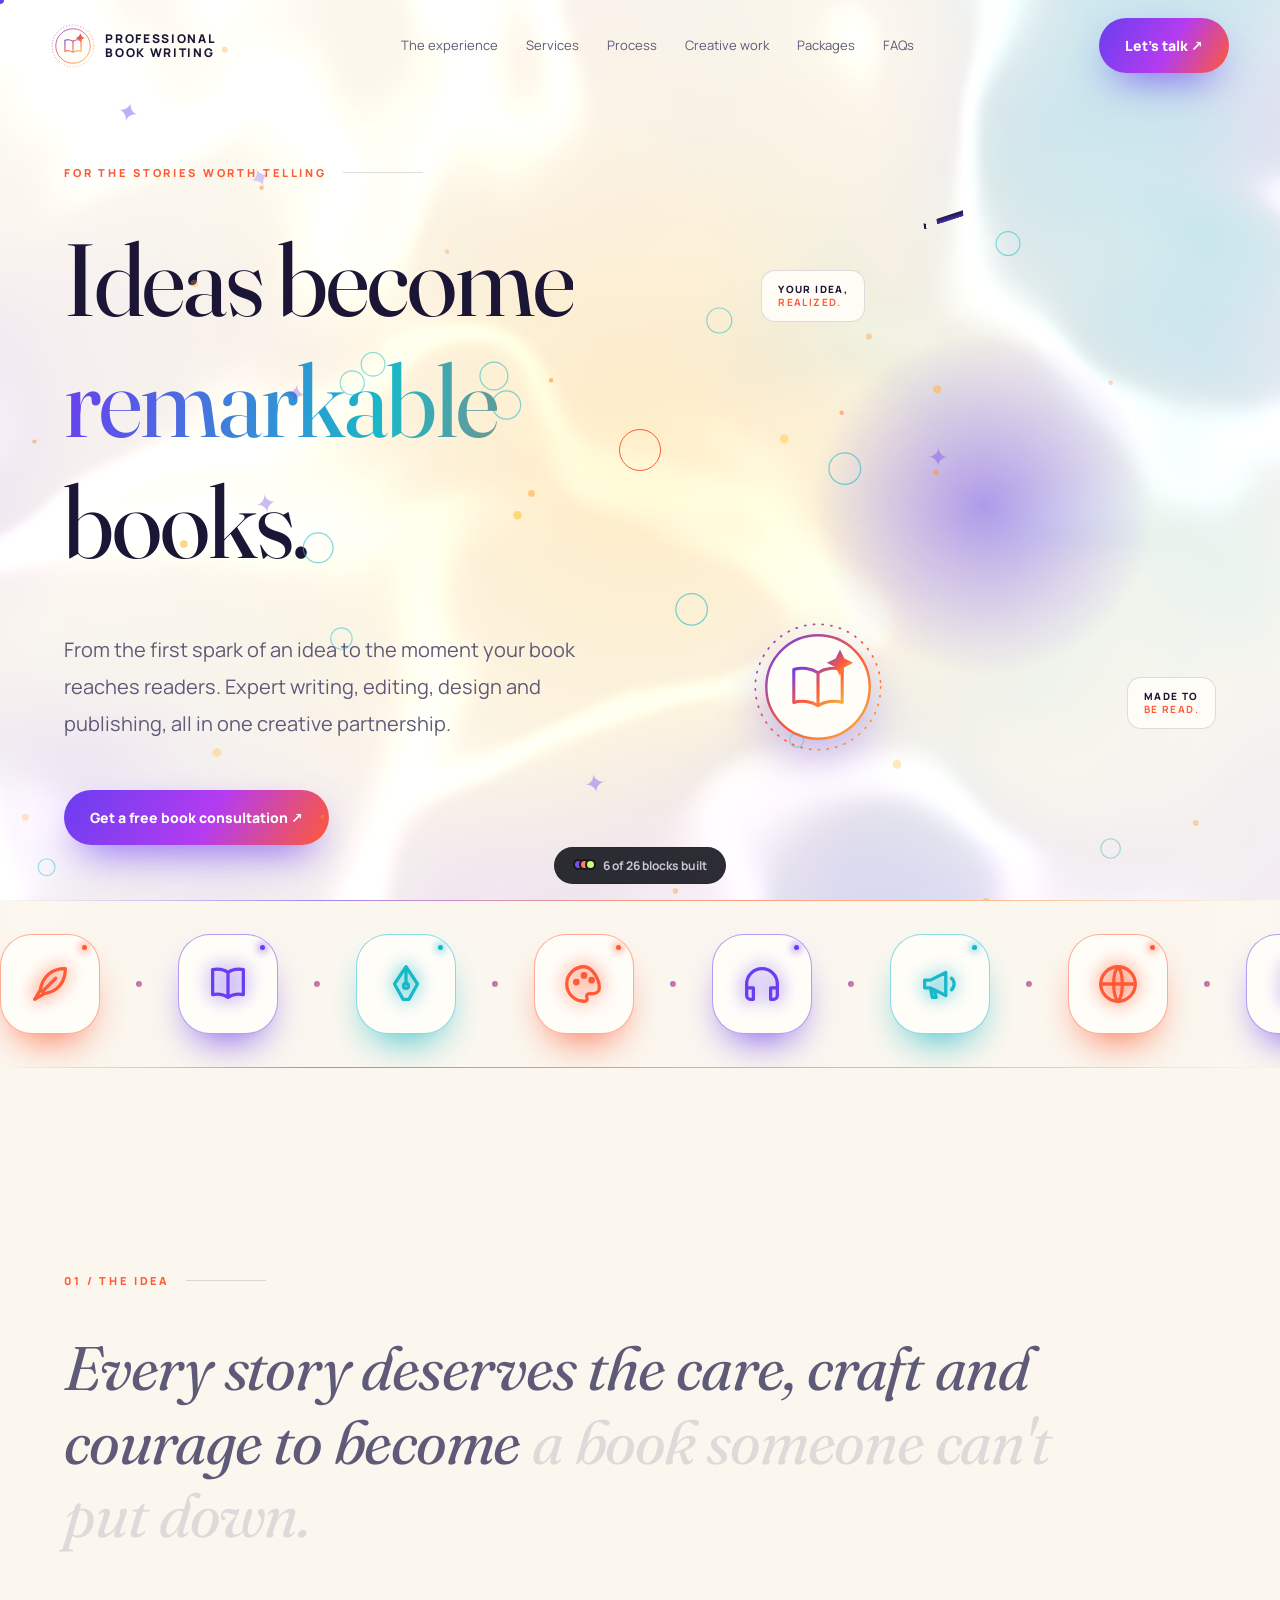
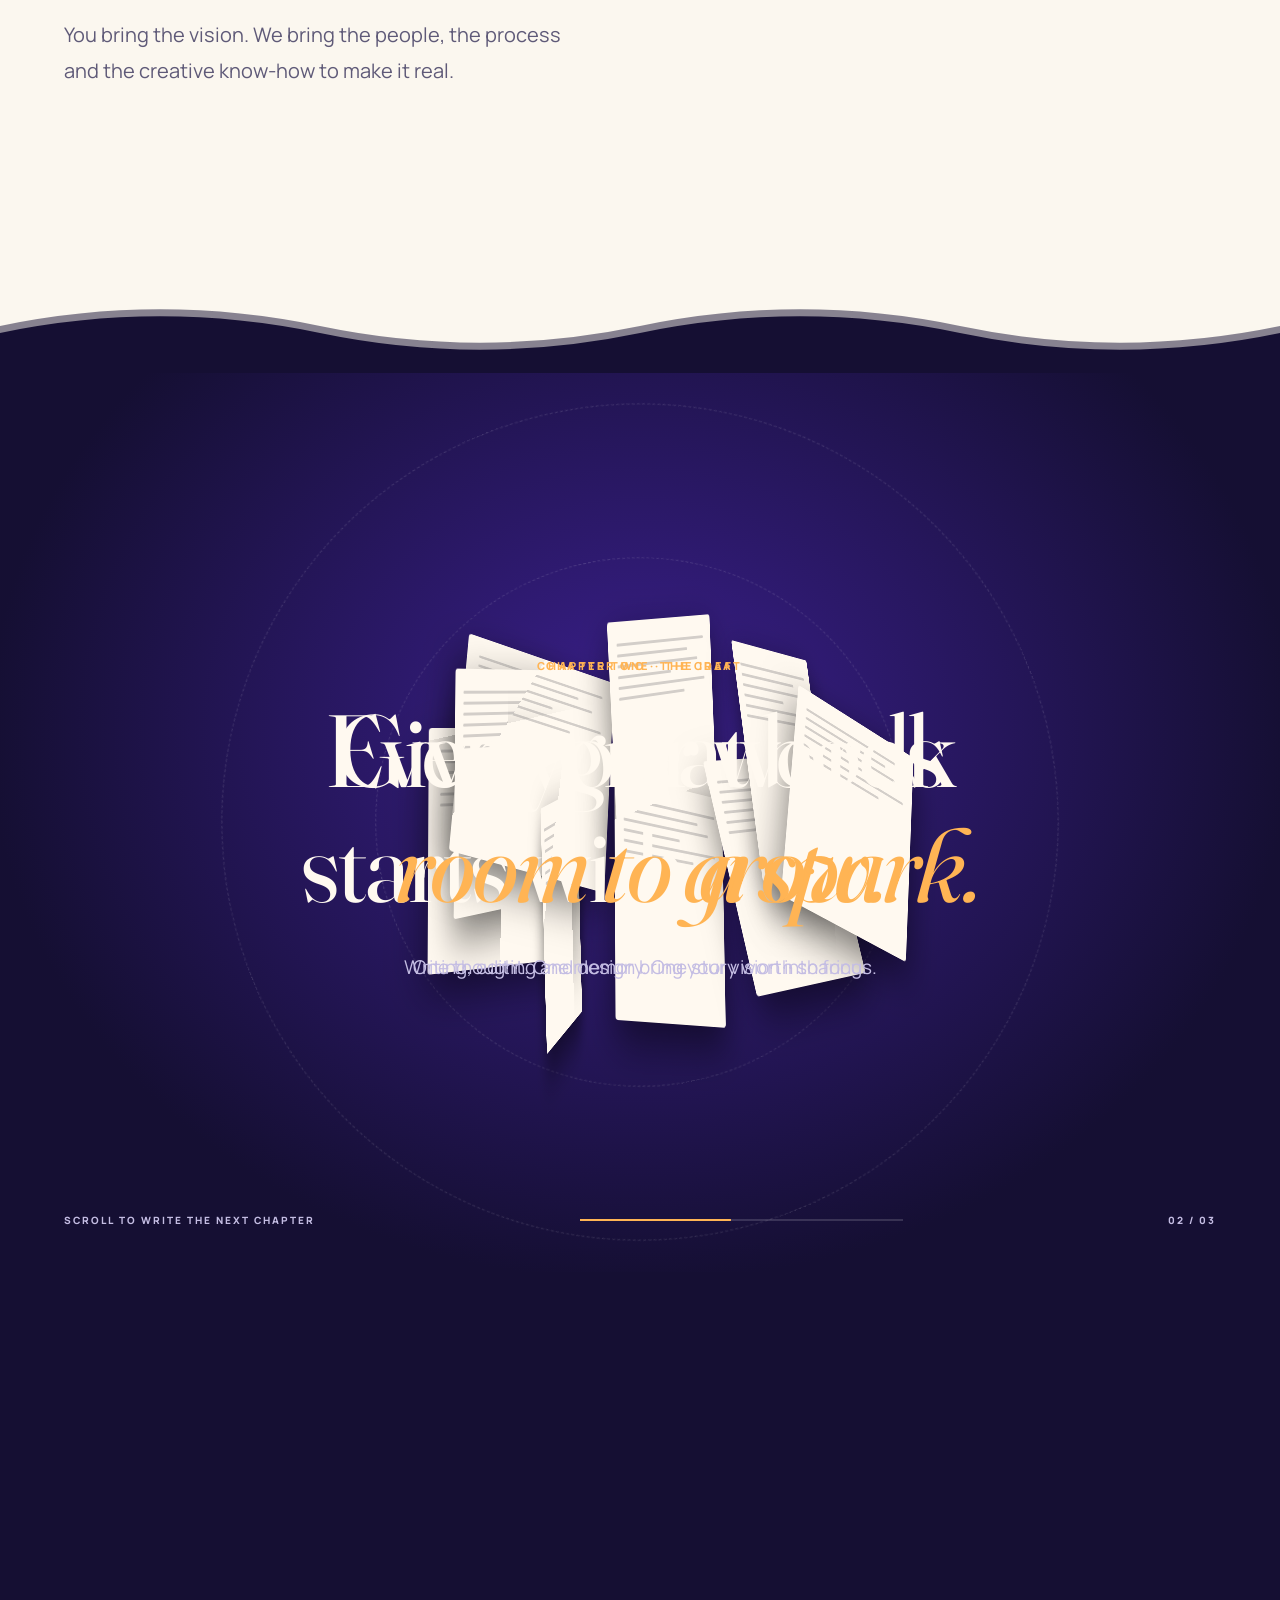
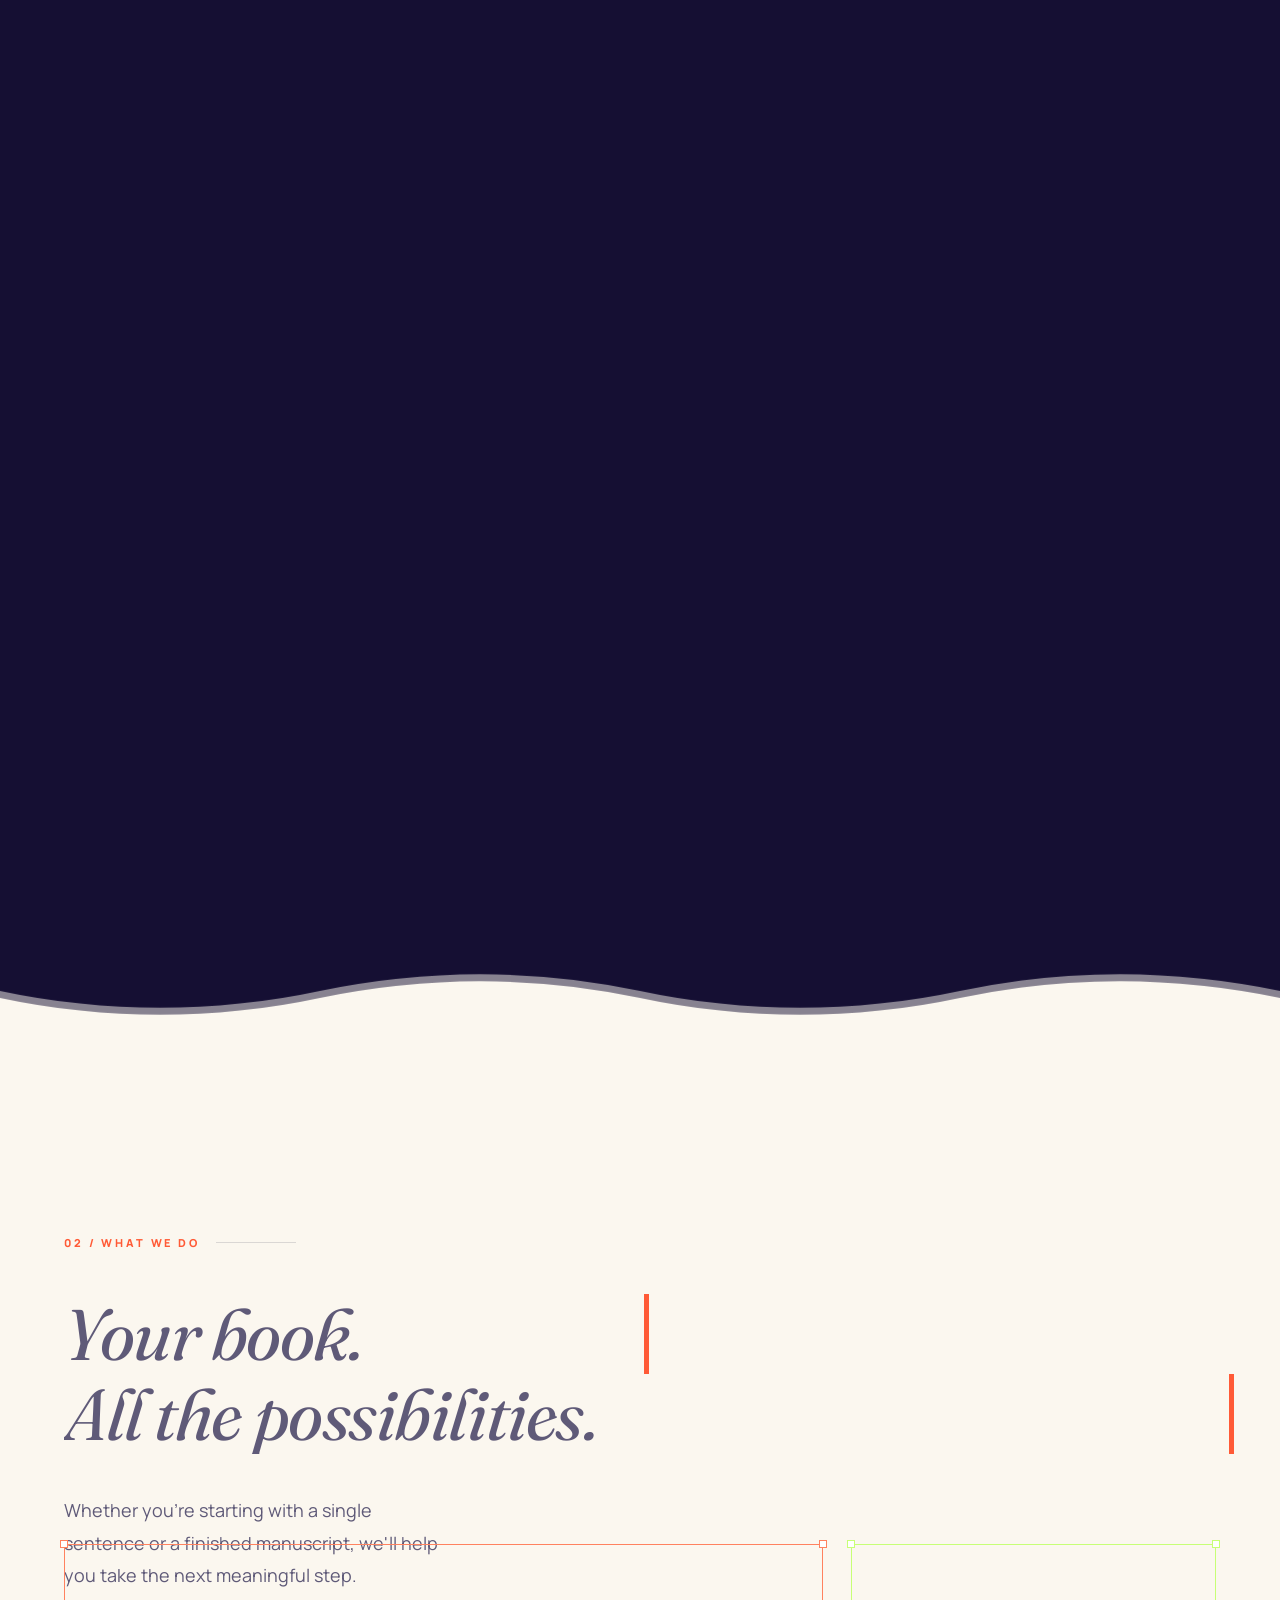
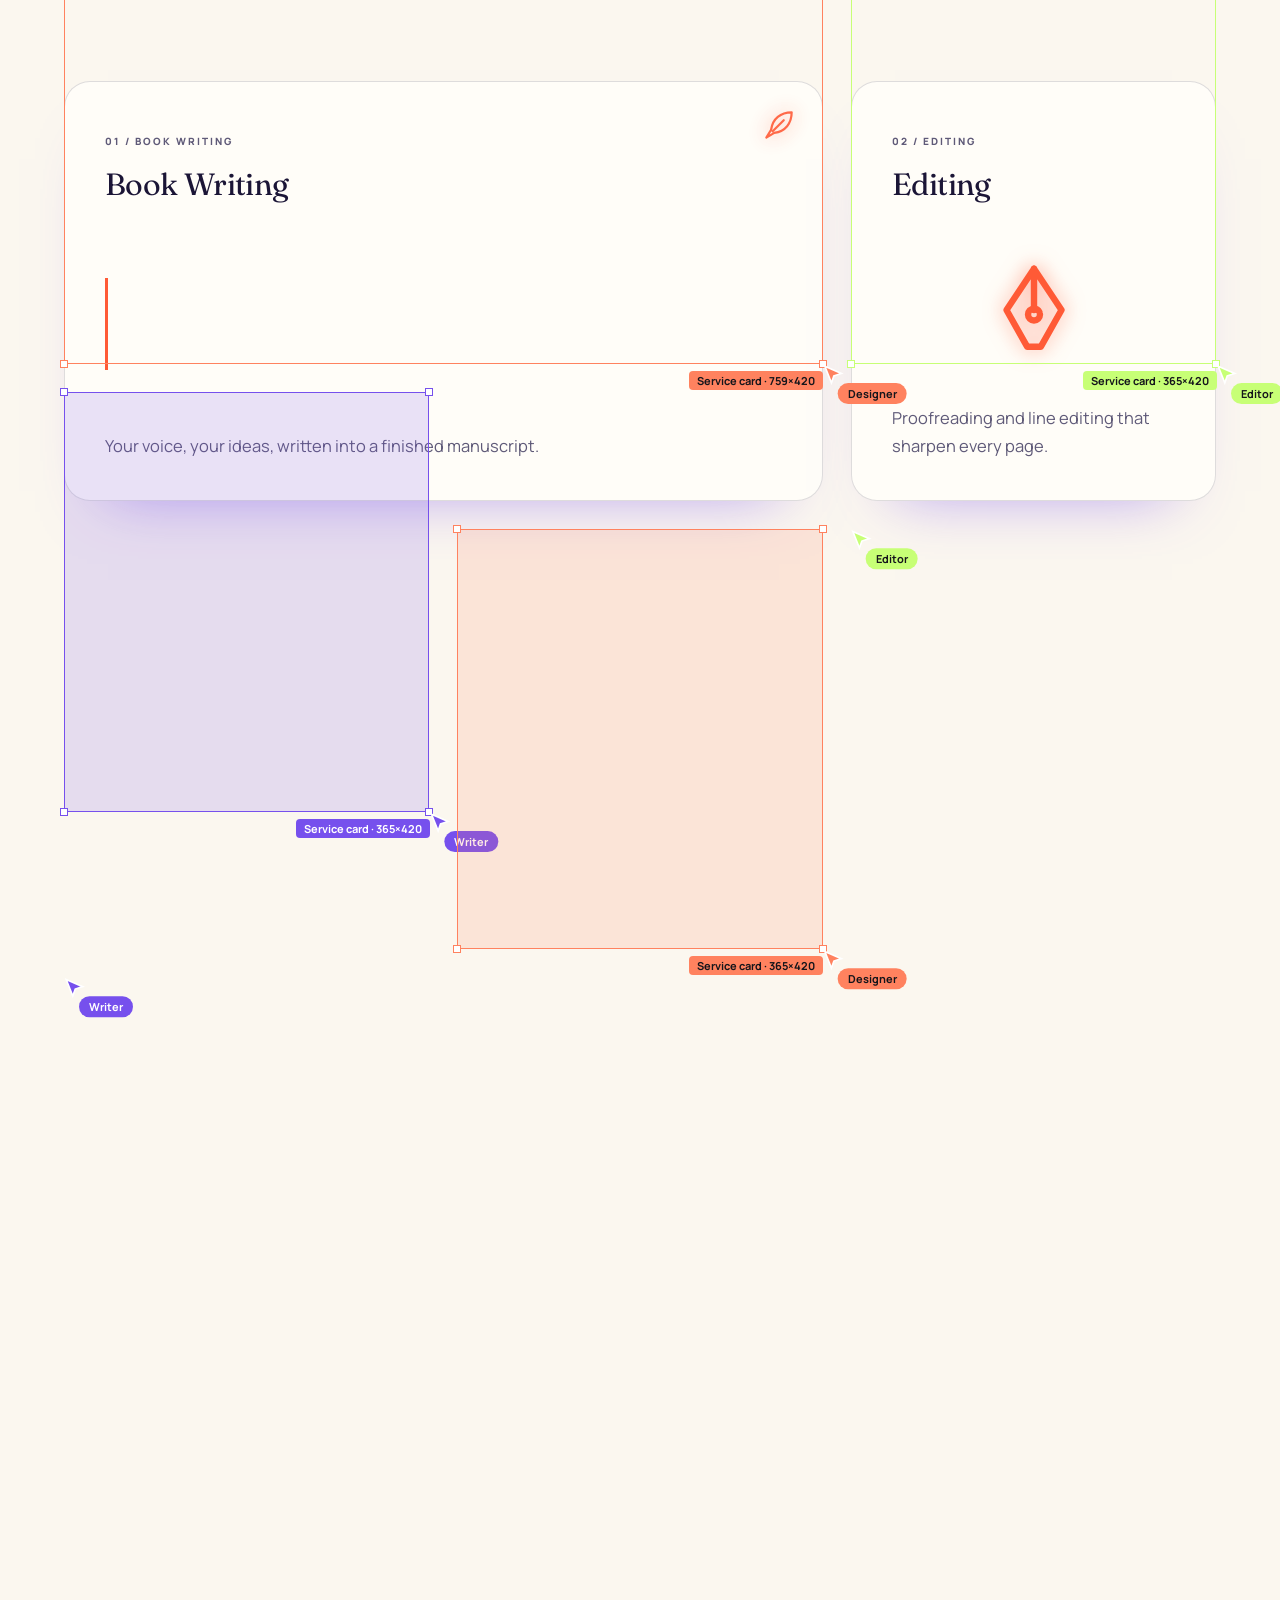
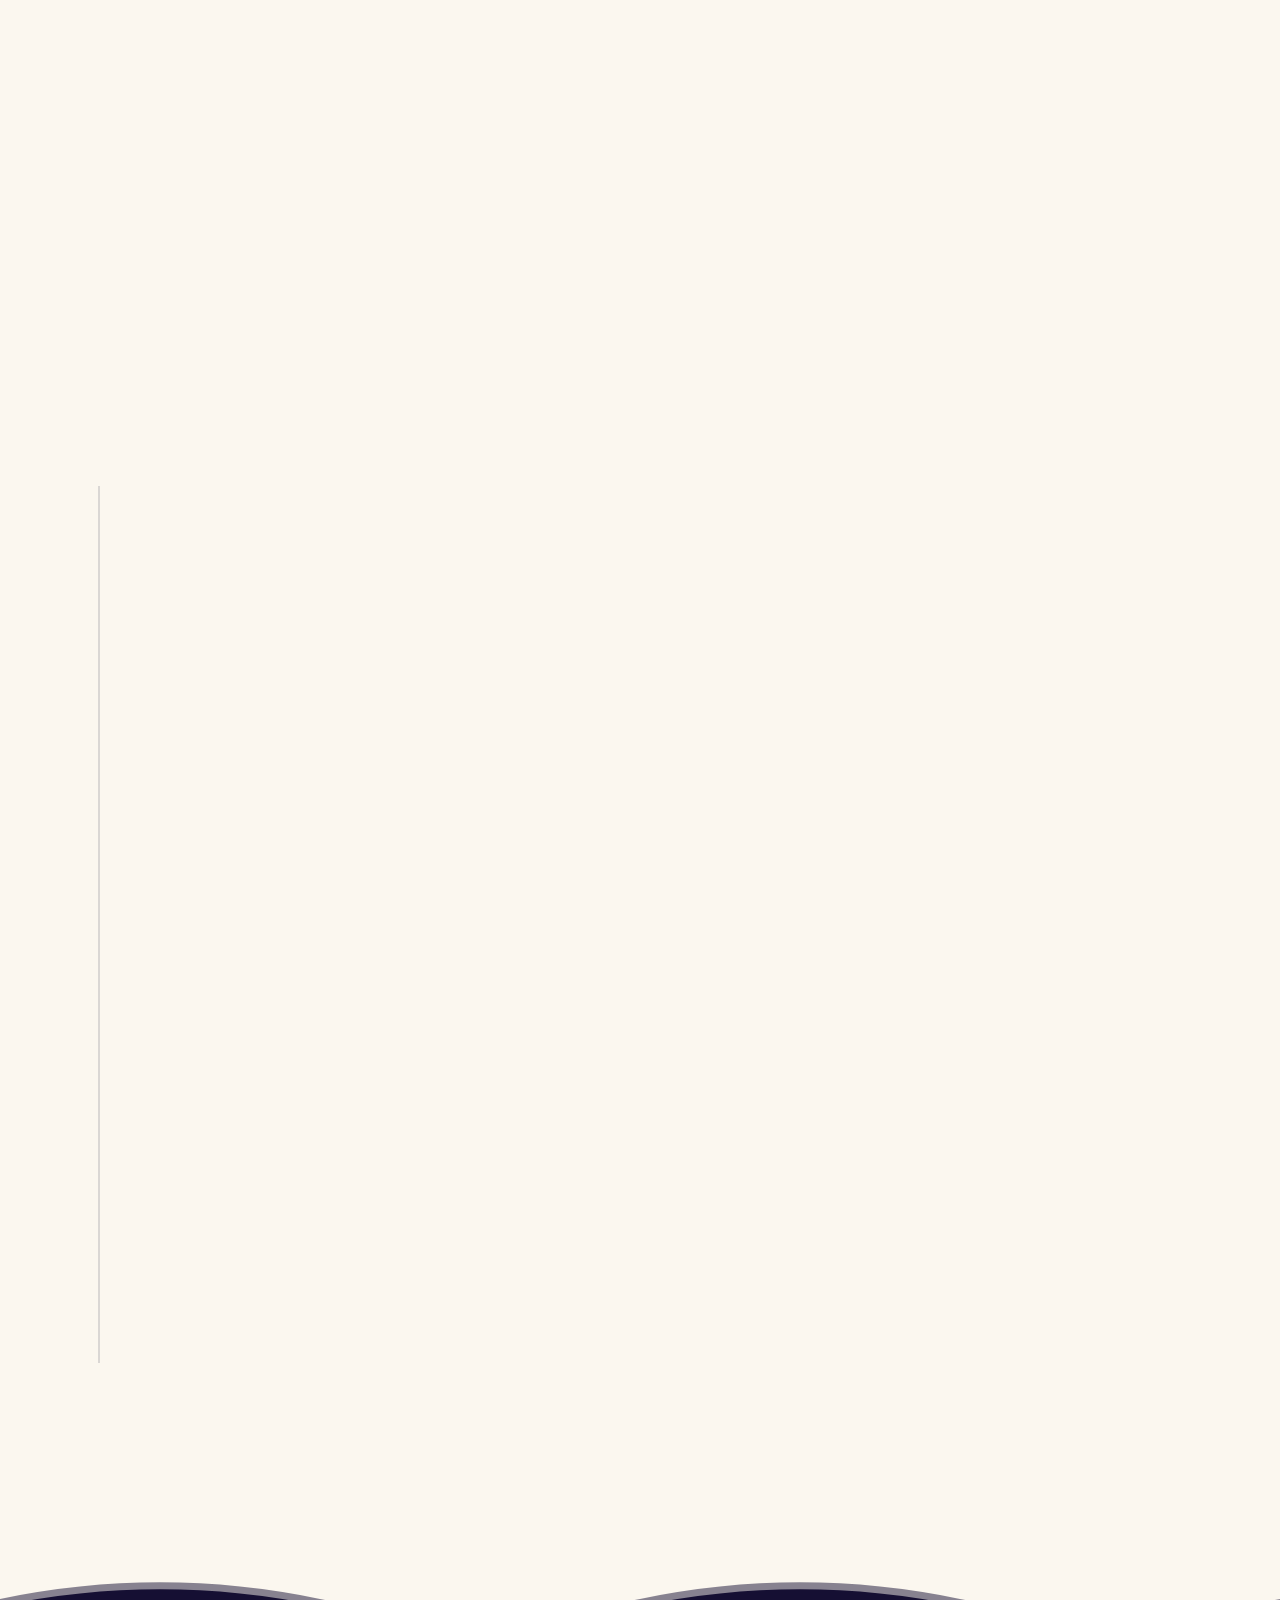
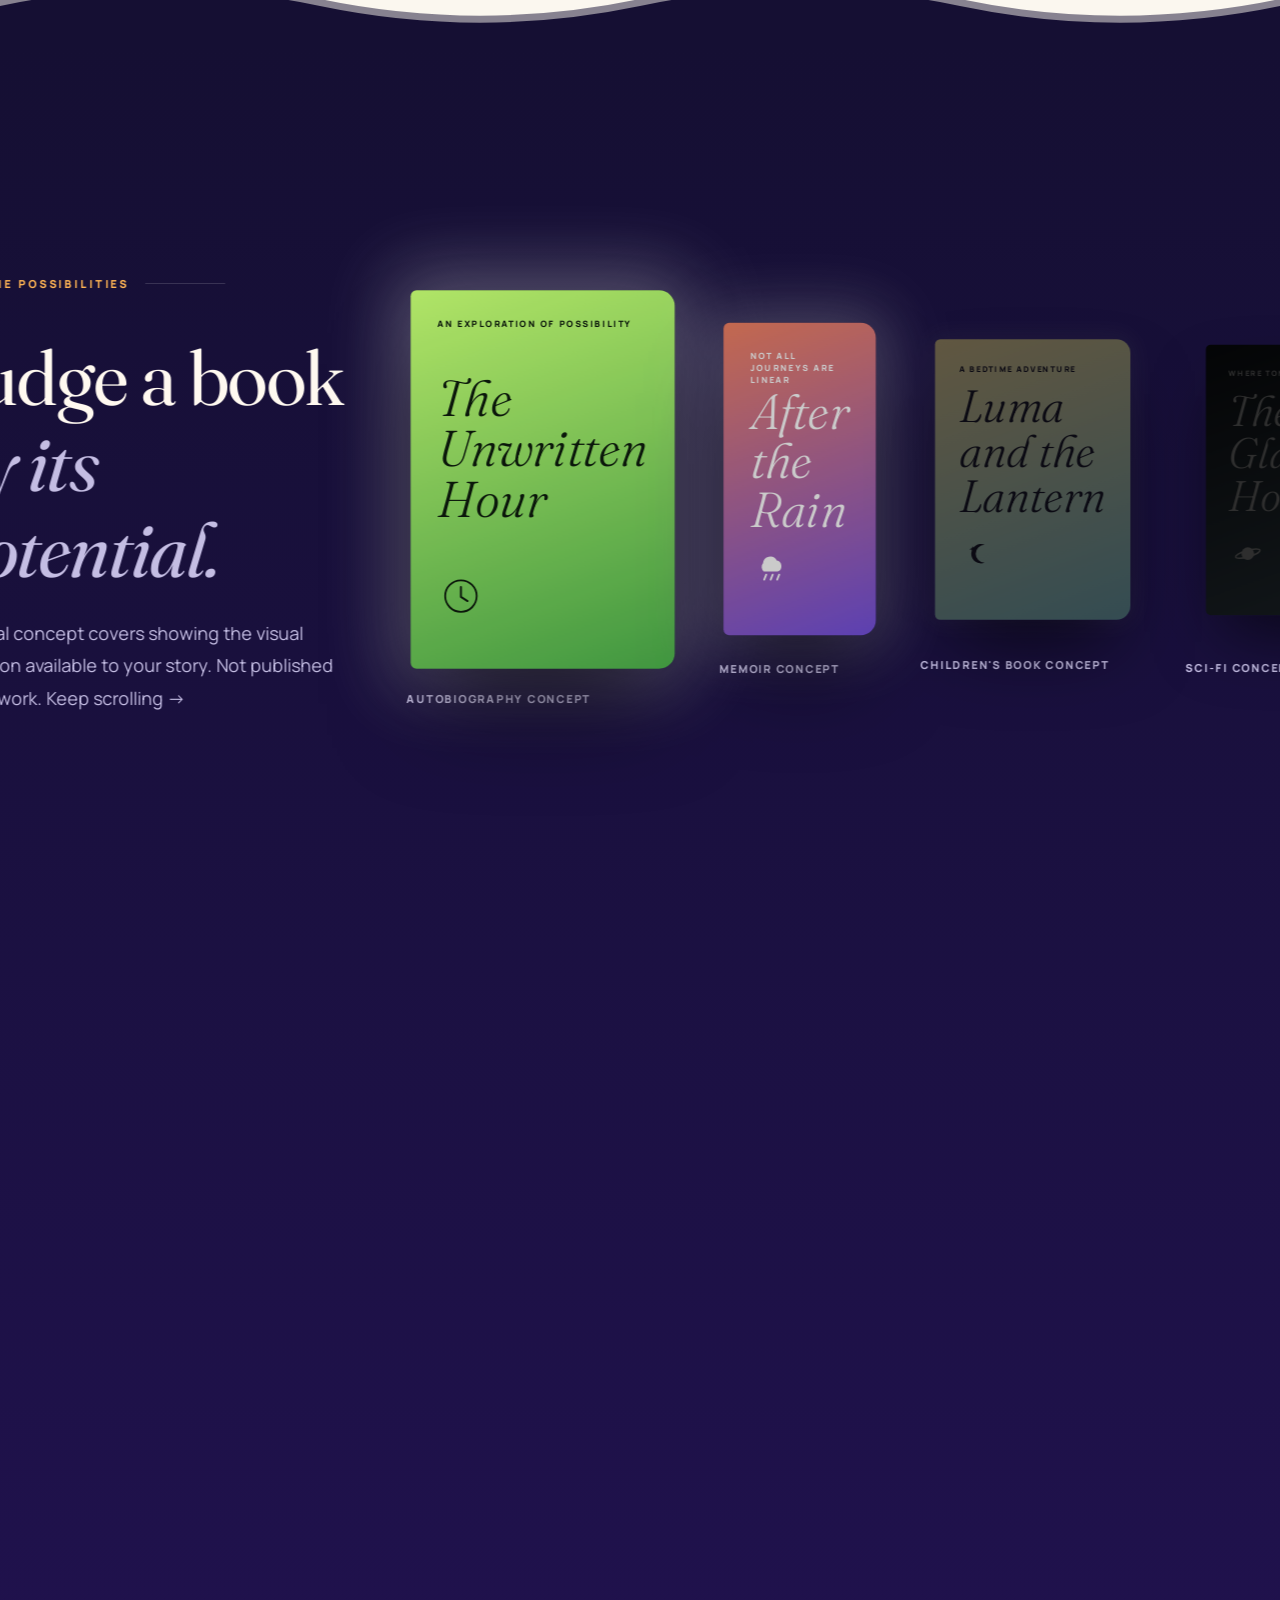
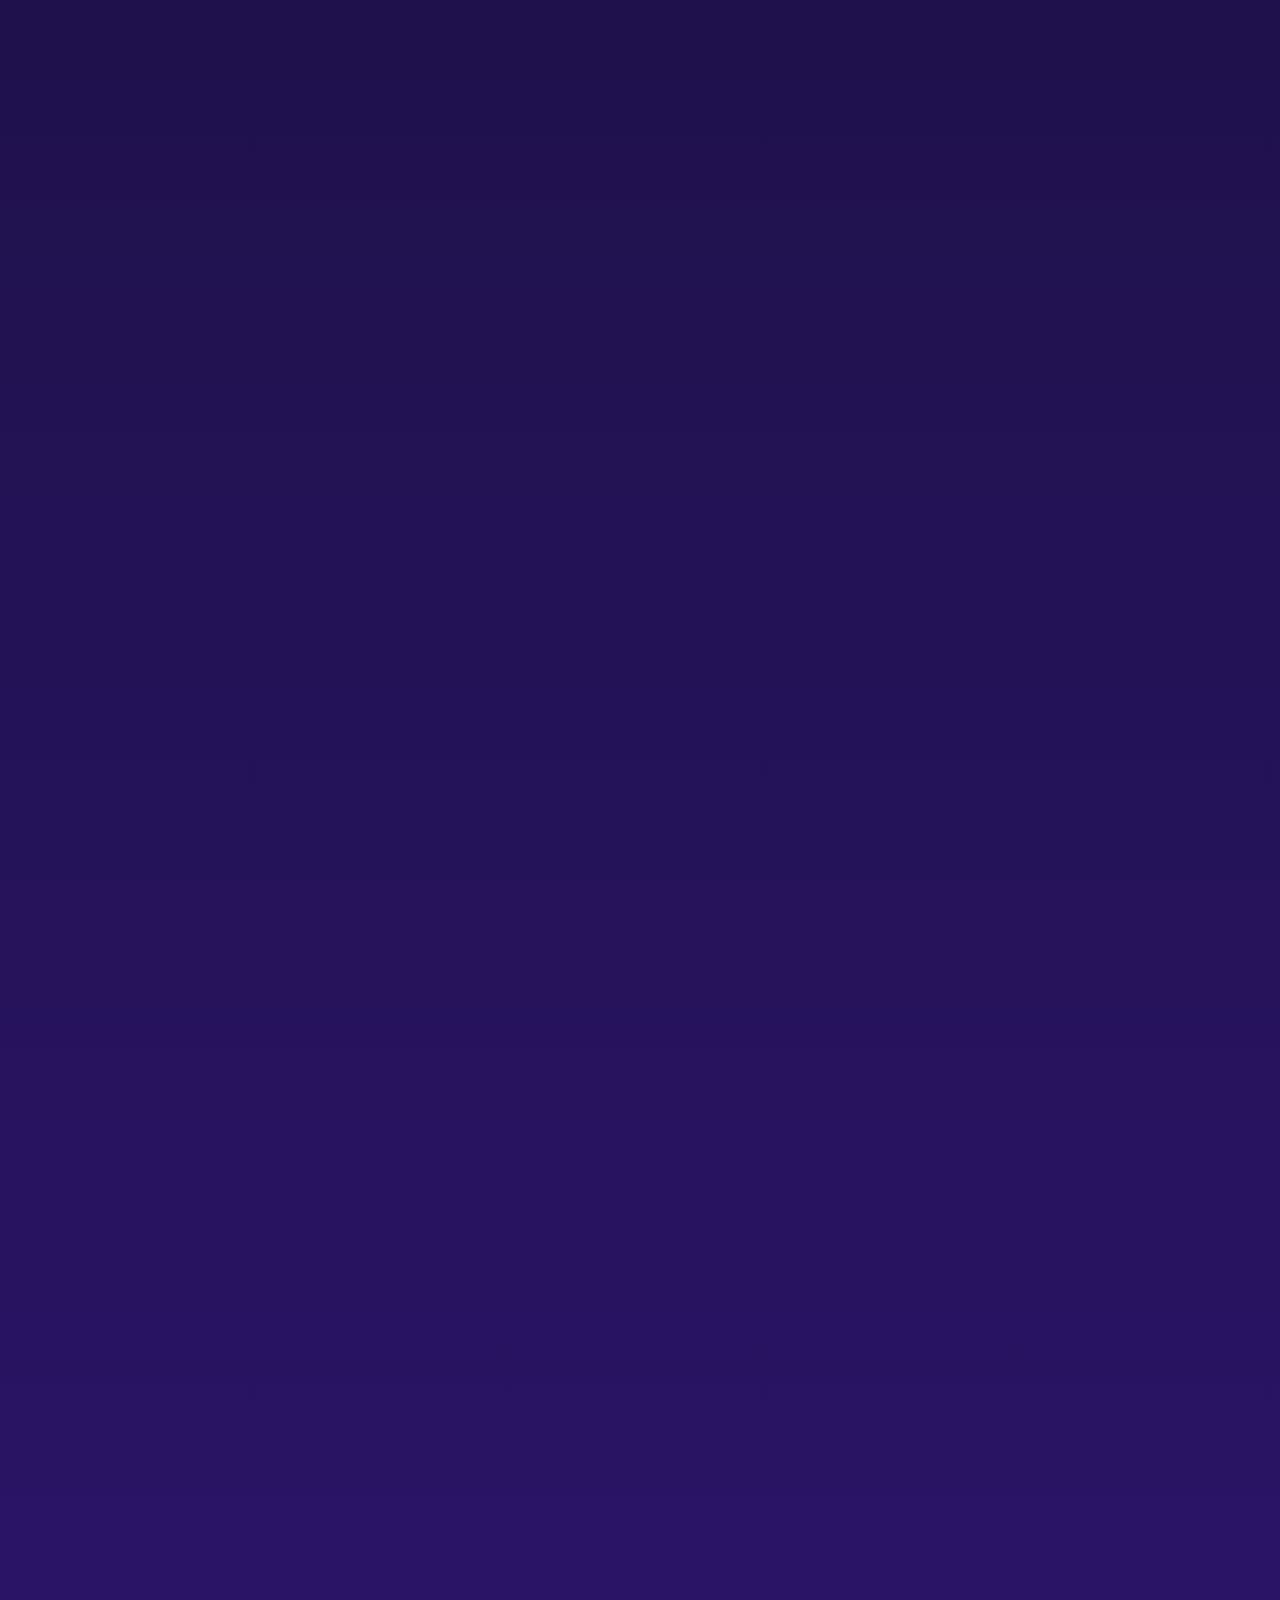
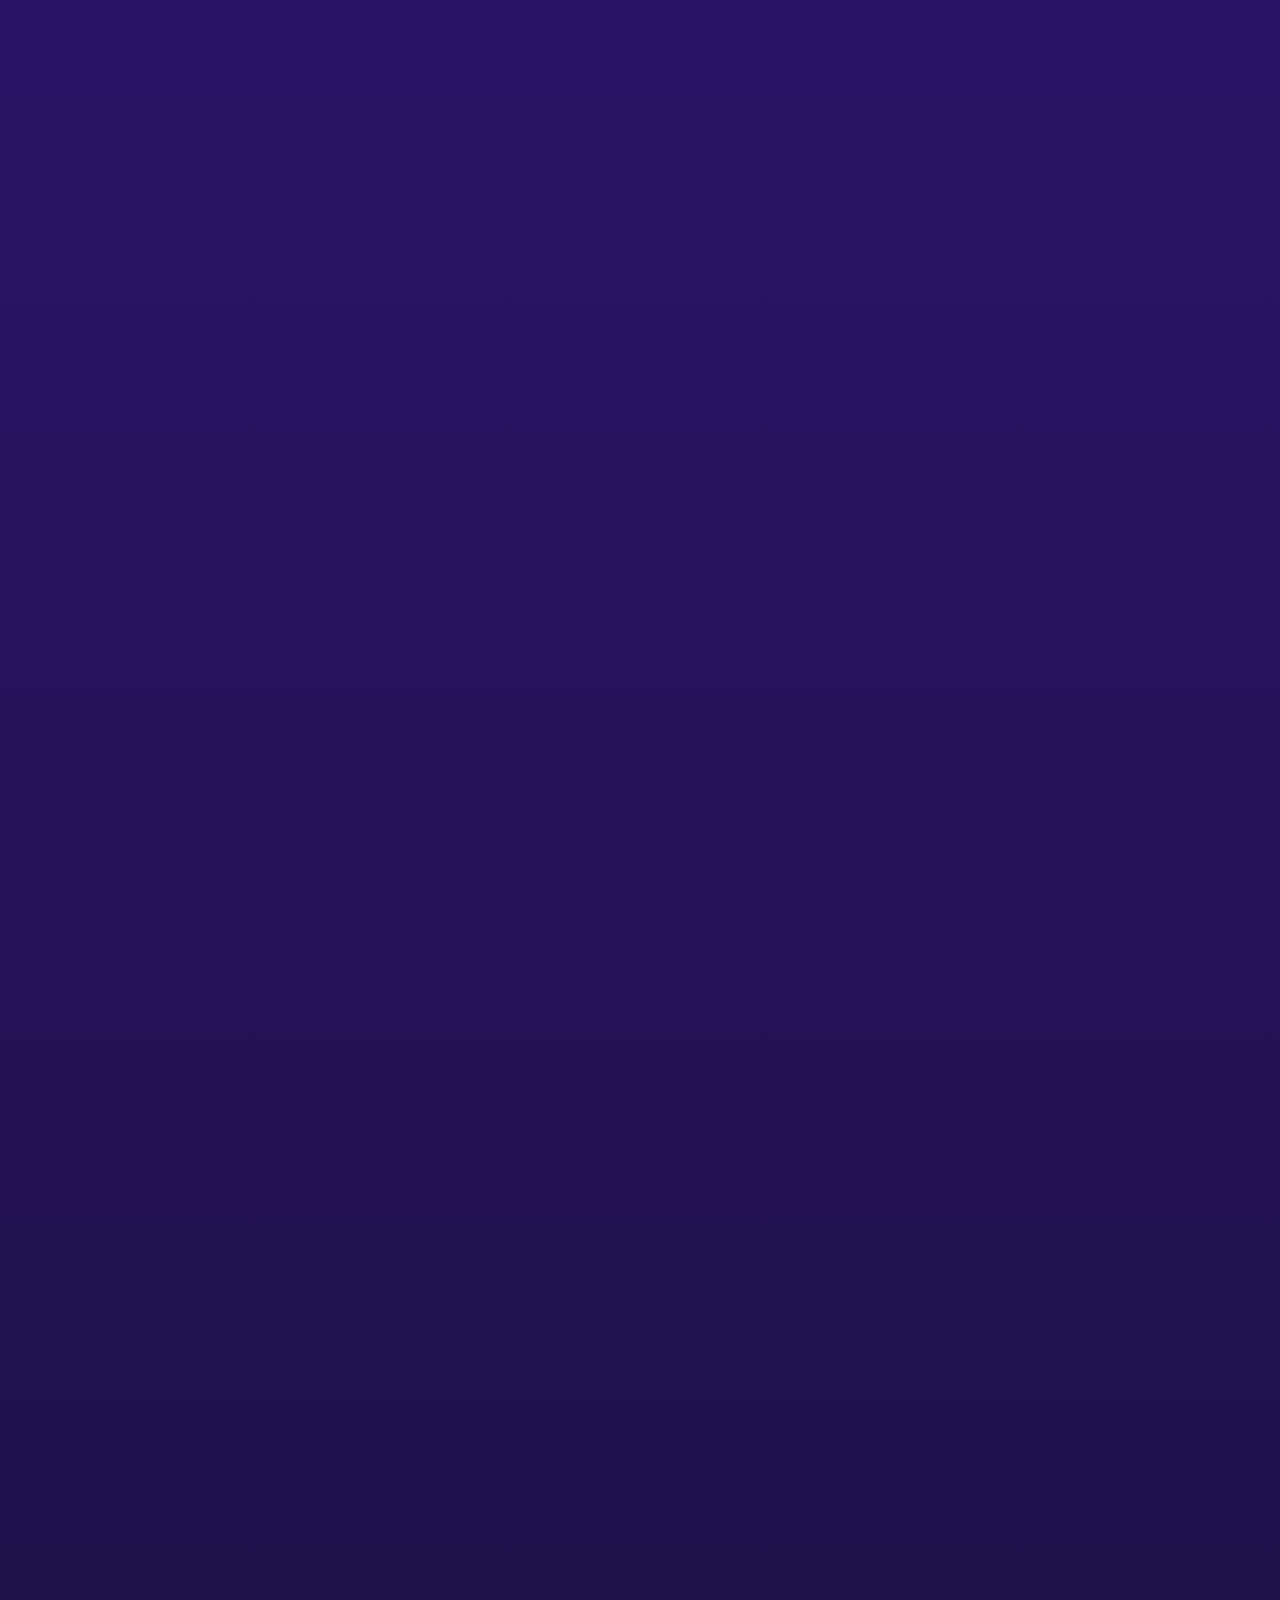
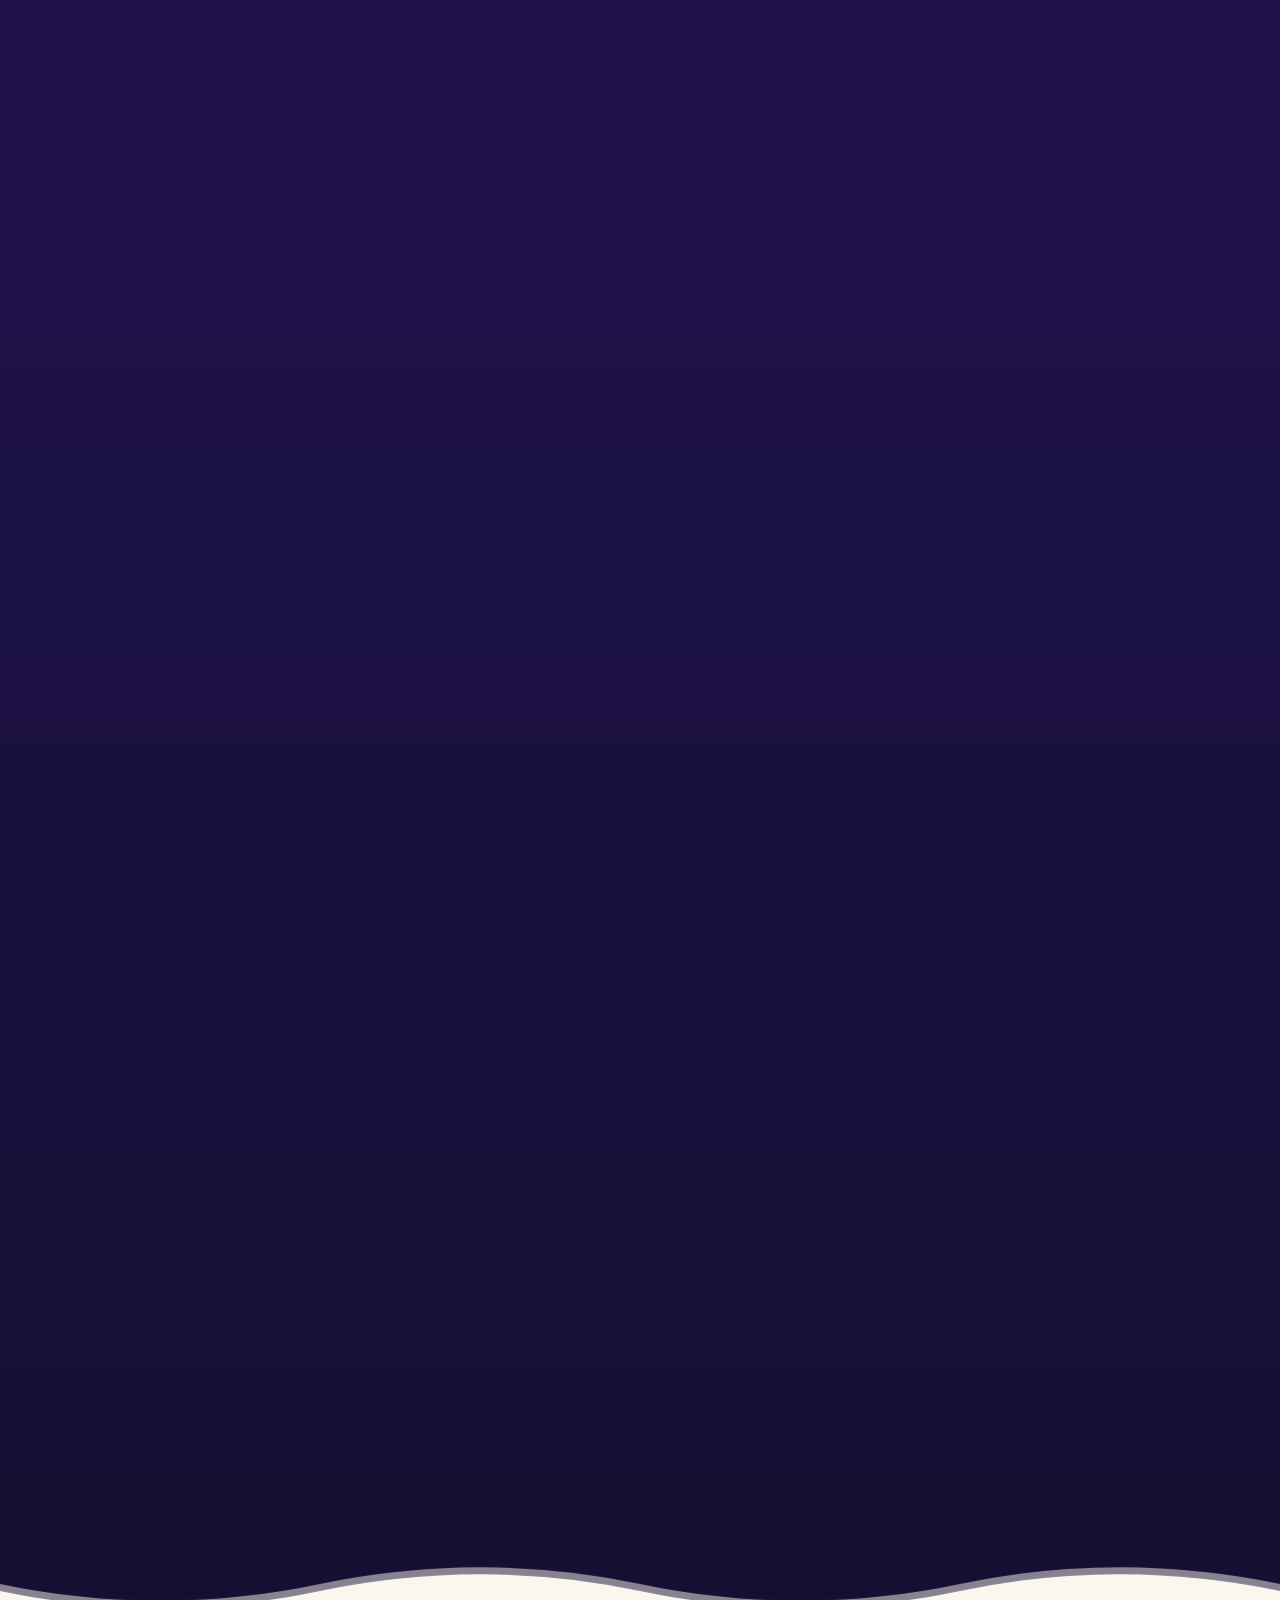
==== commit 9b6b95b6: "Add files via upload" ====
--- a/index.html
+++ b/index.html
@@ -278,7 +278,7 @@
 
 <script>
 (()=>{const $=s=>document.querySelector(s),$$=s=>[...document.querySelectorAll(s)],L=(a,b,t)=>a+(b-a)*t,C=(v,a=0,b=1)=>Math.min(b,Math.max(a,v)),E=t=>t<.5?4*t*t*t:1-Math.pow(-2*t+2,3)/2,seg=(p,a,b)=>C((p-a)/(b-a));
-const KEY='REPLACE_WITH_YOUR_ACCESS_KEY';/* Get this free at web3forms.com — sign up with Theuspublishers@gmail.com, then paste the access key it gives you here. */$('#y').textContent=new Date().getFullYear();
+const KEY='80584719-7aa7-4416-9fd2-ab33d99ae101';/* Get this free at web3forms.com — sign up with Theuspublishers@gmail.com, then paste the access key it gives you here. */$('#y').textContent=new Date().getFullYear();
 const RM=matchMedia('(prefers-reduced-motion:reduce)').matches;
 $$('.card[data-href]').forEach(c=>{c.style.cursor='pointer';c.addEventListener('click',()=>{location.href=c.dataset.href})});
 const CI=['<path d="M20 4c-7 0-12 4-13 11l-3 5 5-3c7-1 11-6 11-13zM8 16l7-7"/>','<path d="M12 6c-2-1.5-5-2-8-1.5v13c3-.5 6 0 8 1.5 2-1.5 5-2 8-1.5v-13c-3-.5-6 0-8 1.5zM12 6v13"/>','<path d="M12 3l6 9-4.5 8h-3L6 12zM12 3v9"/><circle cx="12" cy="13" r="1.3"/>','<path d="M12 3a9 9 0 100 18c1.5 0 2-1 1.5-2s0-2 1.5-2h2a3 3 0 003-3c0-5-4-11-8-11z"/><circle cx="8" cy="11" r=".9"/><circle cx="12" cy="7.5" r=".9"/><circle cx="16" cy="10" r=".9"/>','<path d="M4 14v-2a8 8 0 0116 0v2M4 14h3.5v6H6a2 2 0 01-2-2zM20 14h-3.5v6H18a2 2 0 002-2z"/>','<path d="M4 10v4h3l8 4V6L7 10zM18 9a4 4 0 010 6M7 14l1 5h2l-1-4"/>','<circle cx="12" cy="12" r="9"/><path d="M3 12h18M12 3c3 3 3 15 0 18M12 3c-3 3-3 15 0 18"/>','<circle cx="6" cy="7" r="2.2"/><circle cx="18" cy="6" r="2.2"/><circle cx="12" cy="17" r="2.2"/><path d="M7.8 8.3l3 7M16.3 7.4l-3 7.3M8.2 6.5l7.6-.7"/>','<path d="M7 8V4h10v4M6 17H5a2 2 0 01-2-2v-4a2 2 0 012-2h14a2 2 0 012 2v4a2 2 0 01-2 2h-1M7 14h10v6H7z"/>'];
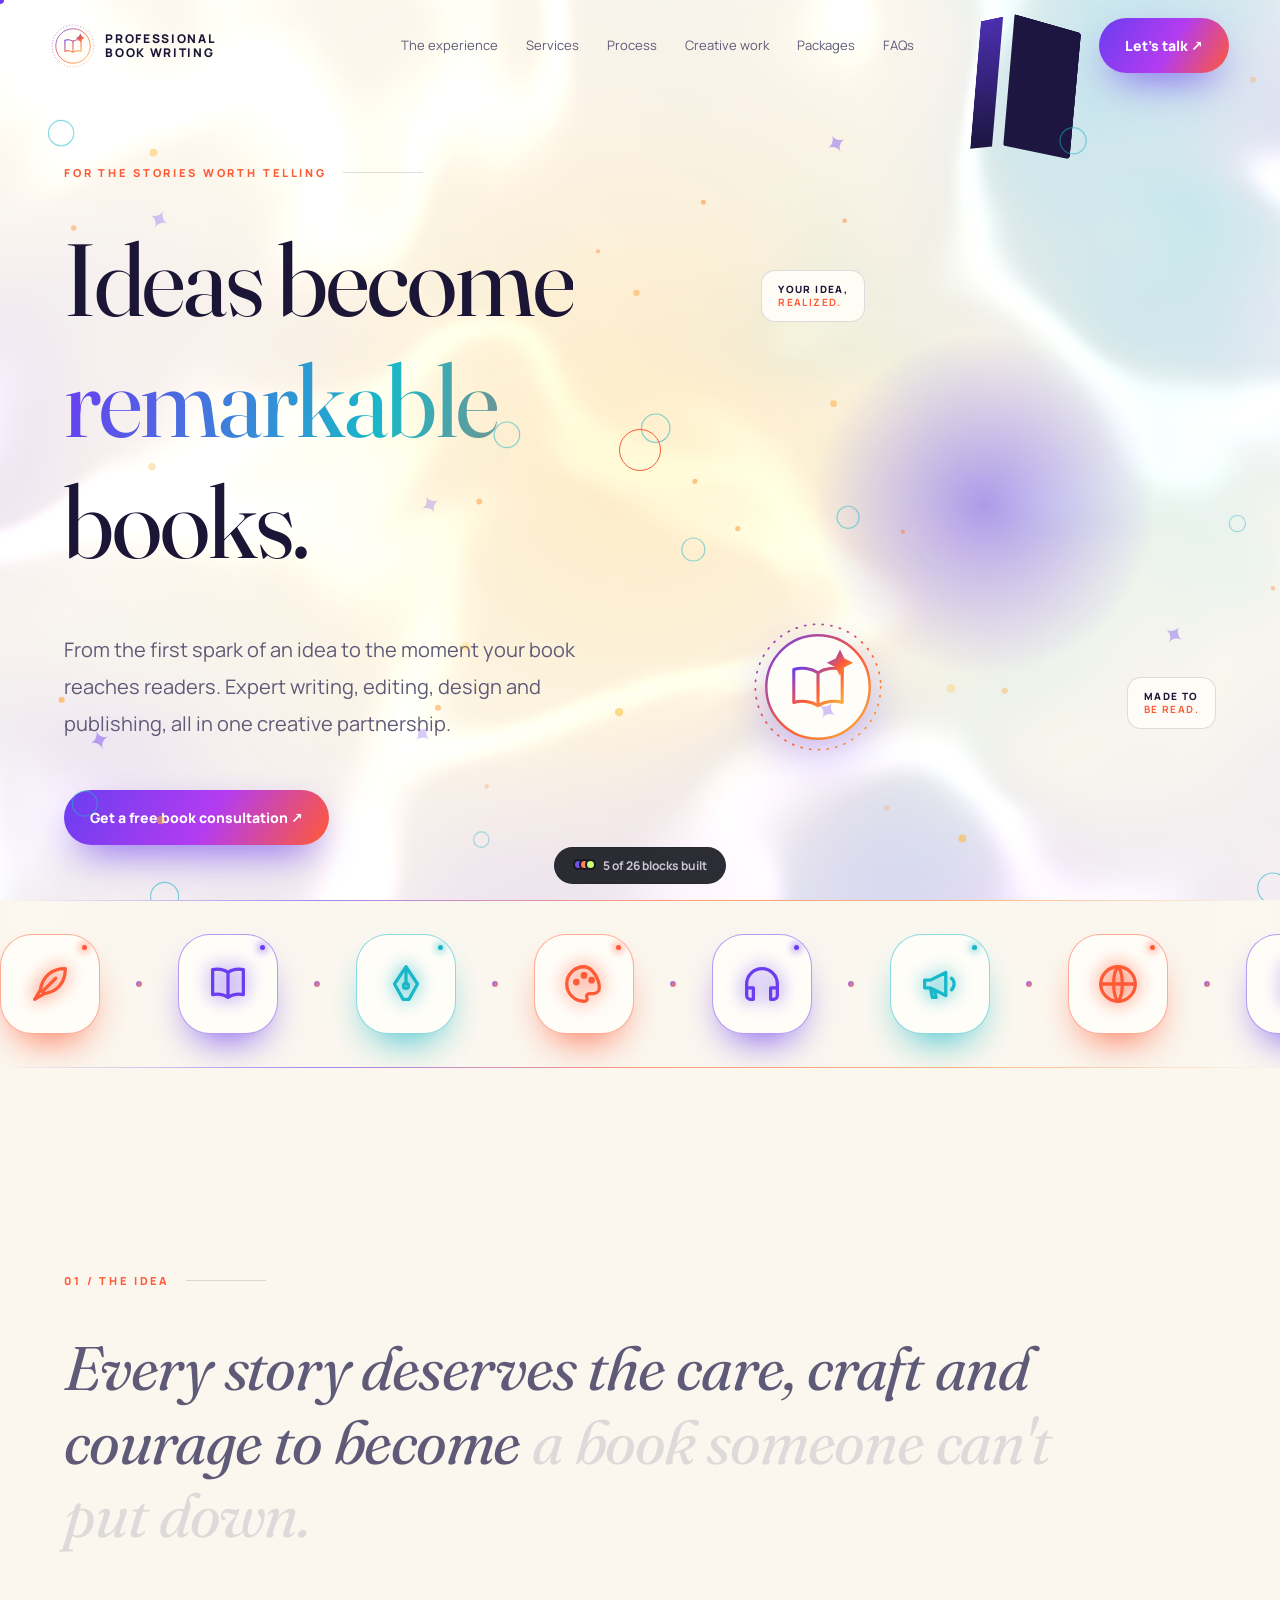
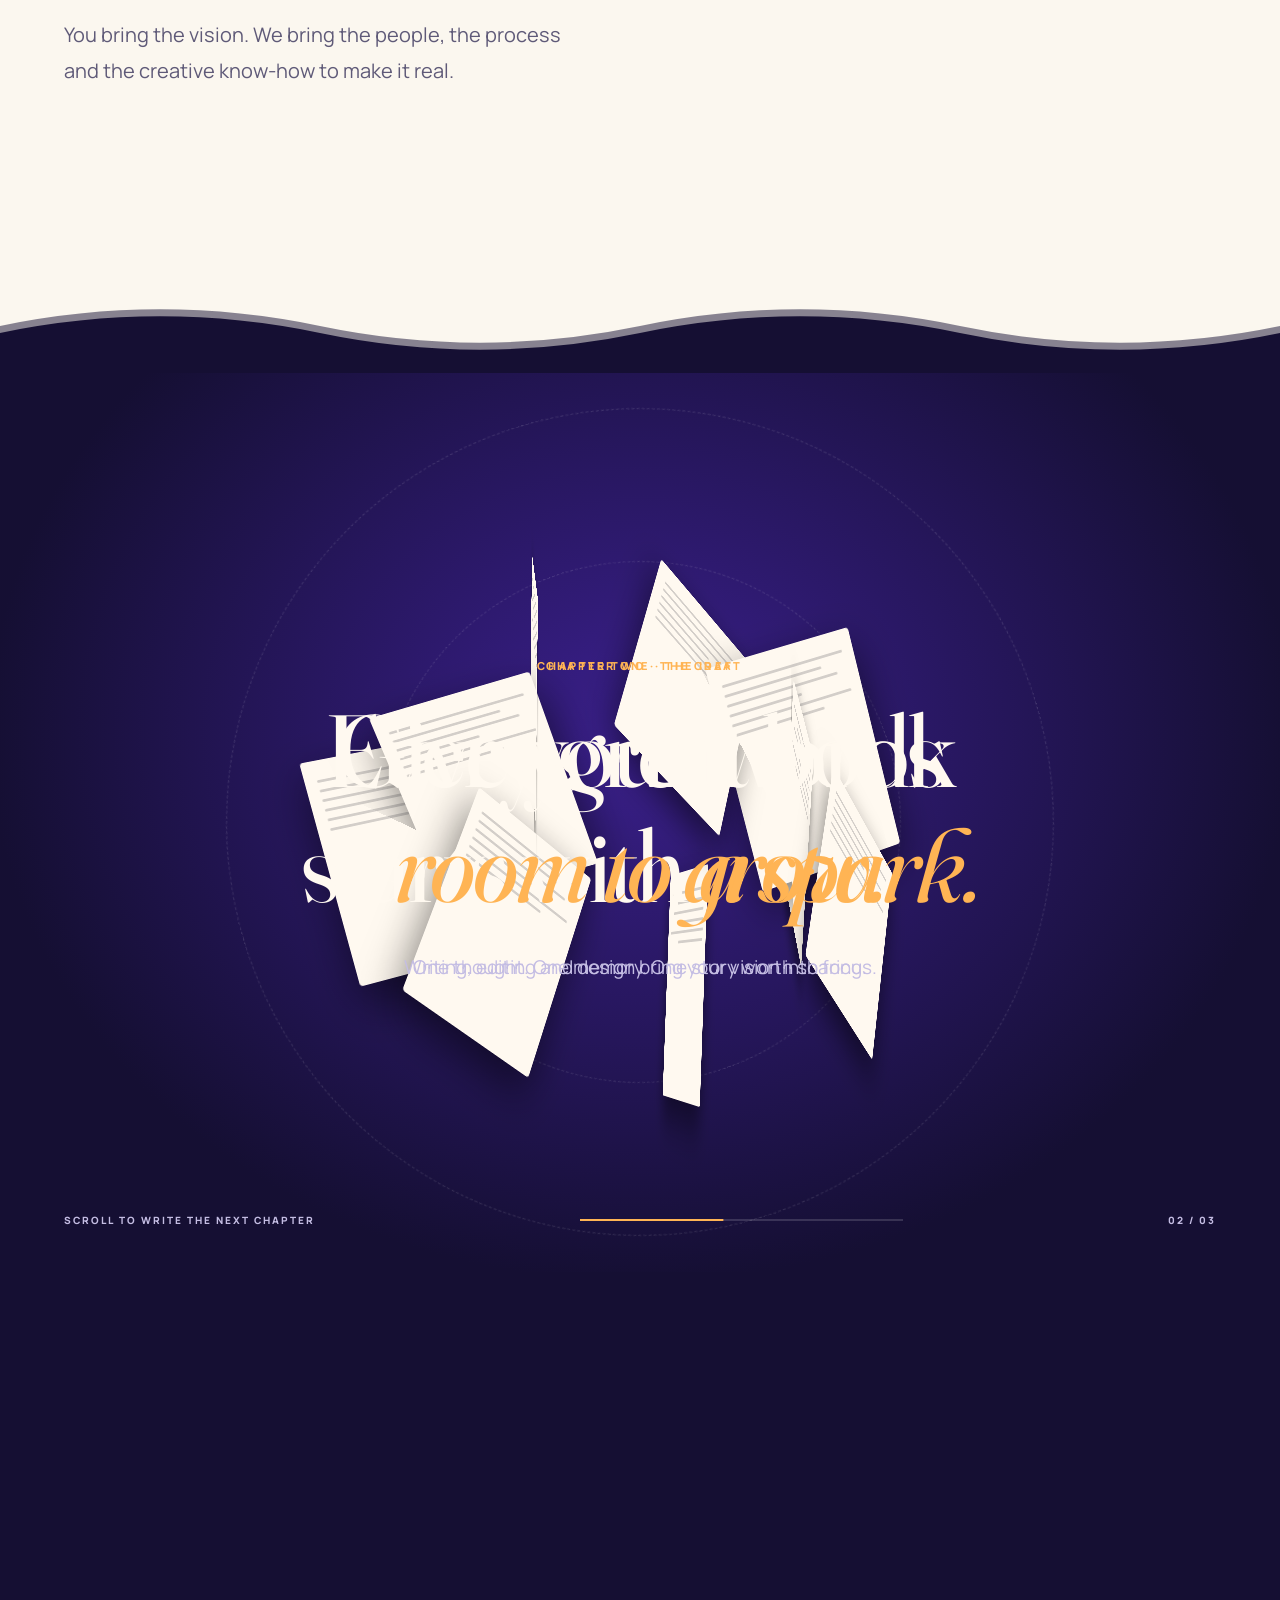
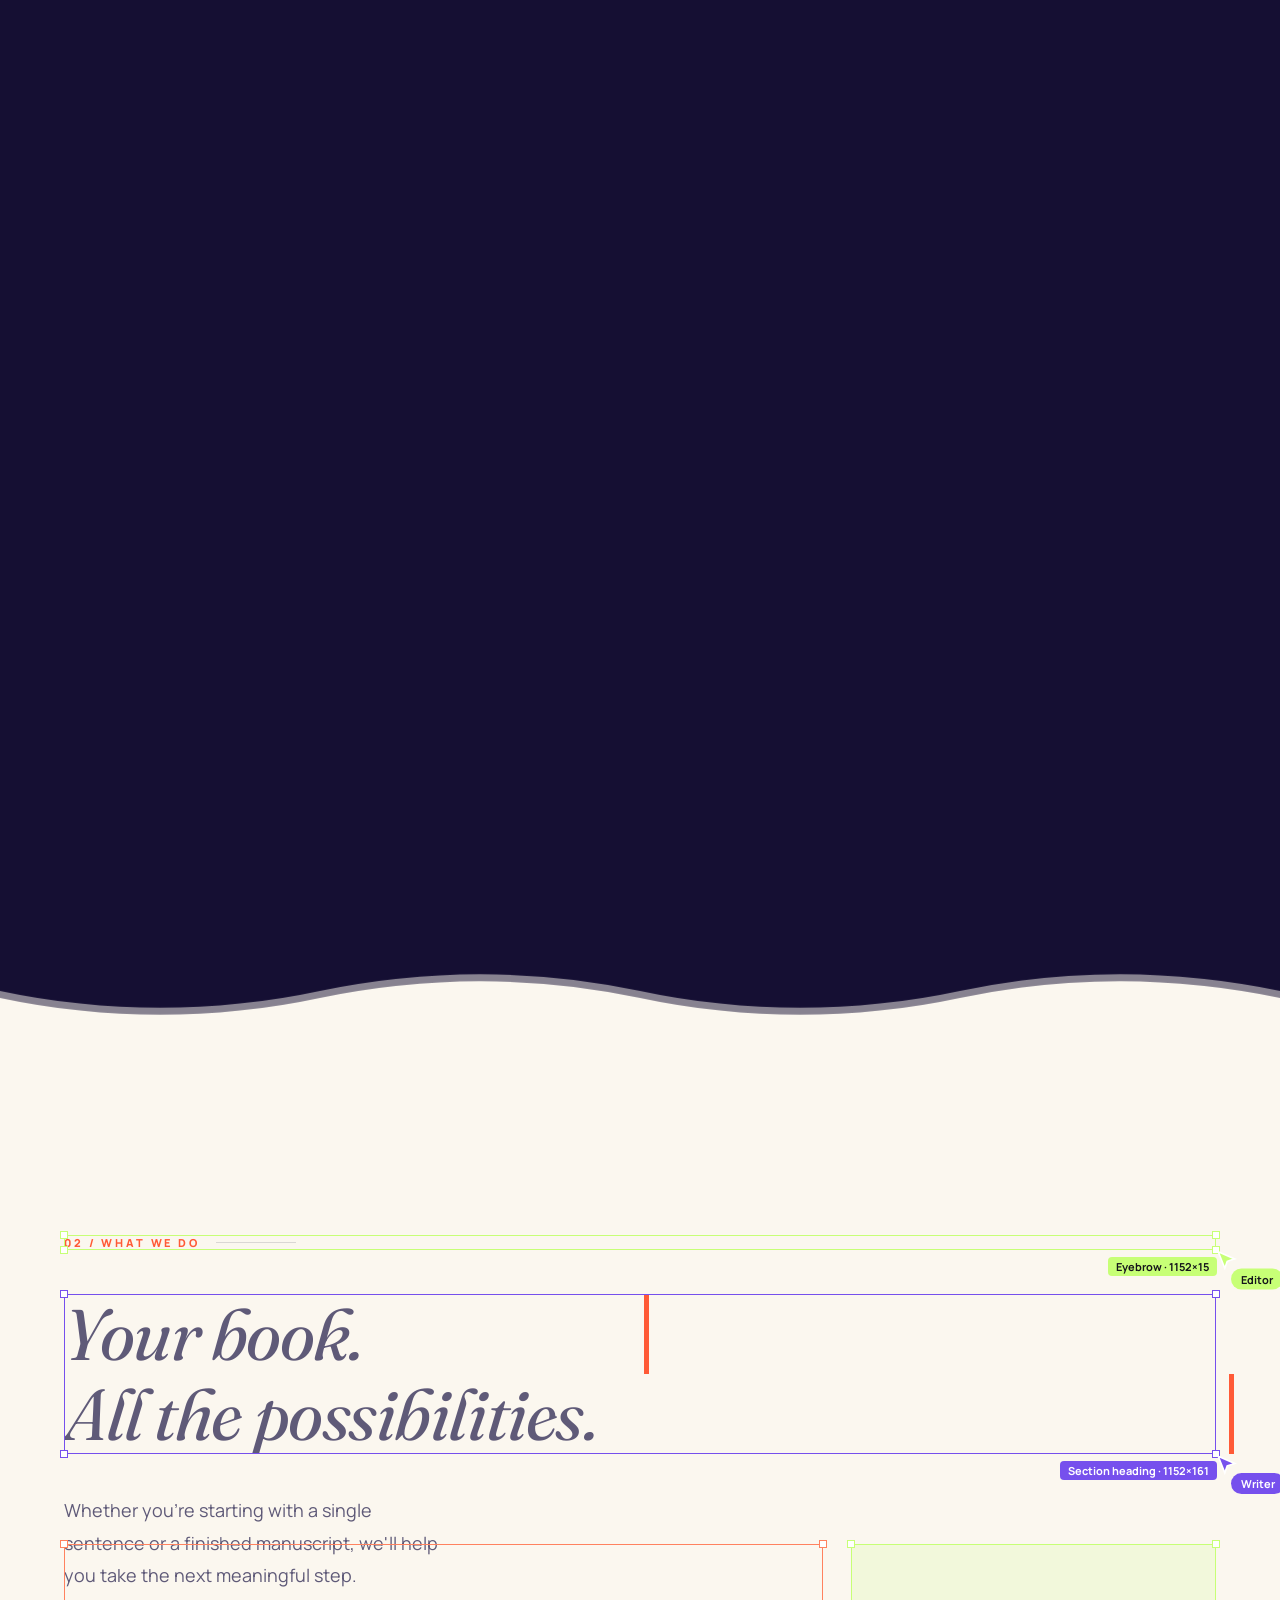
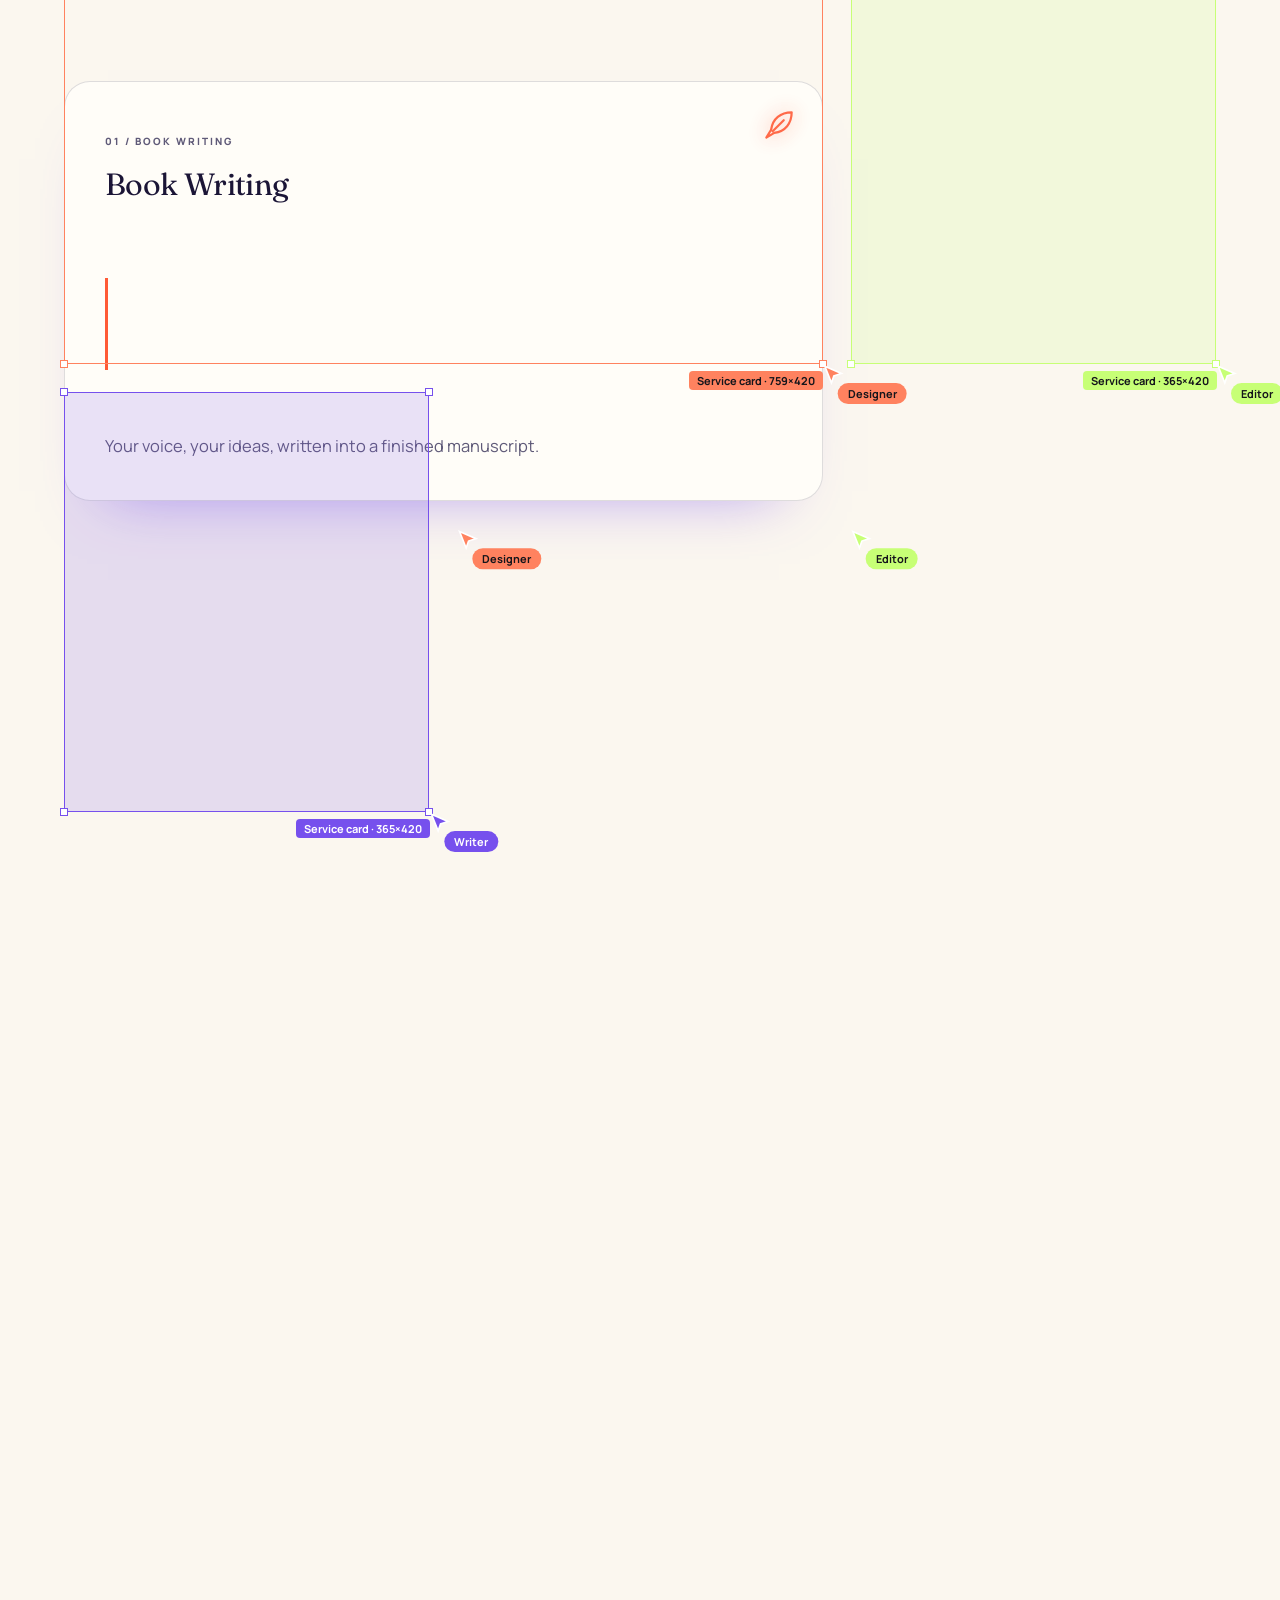
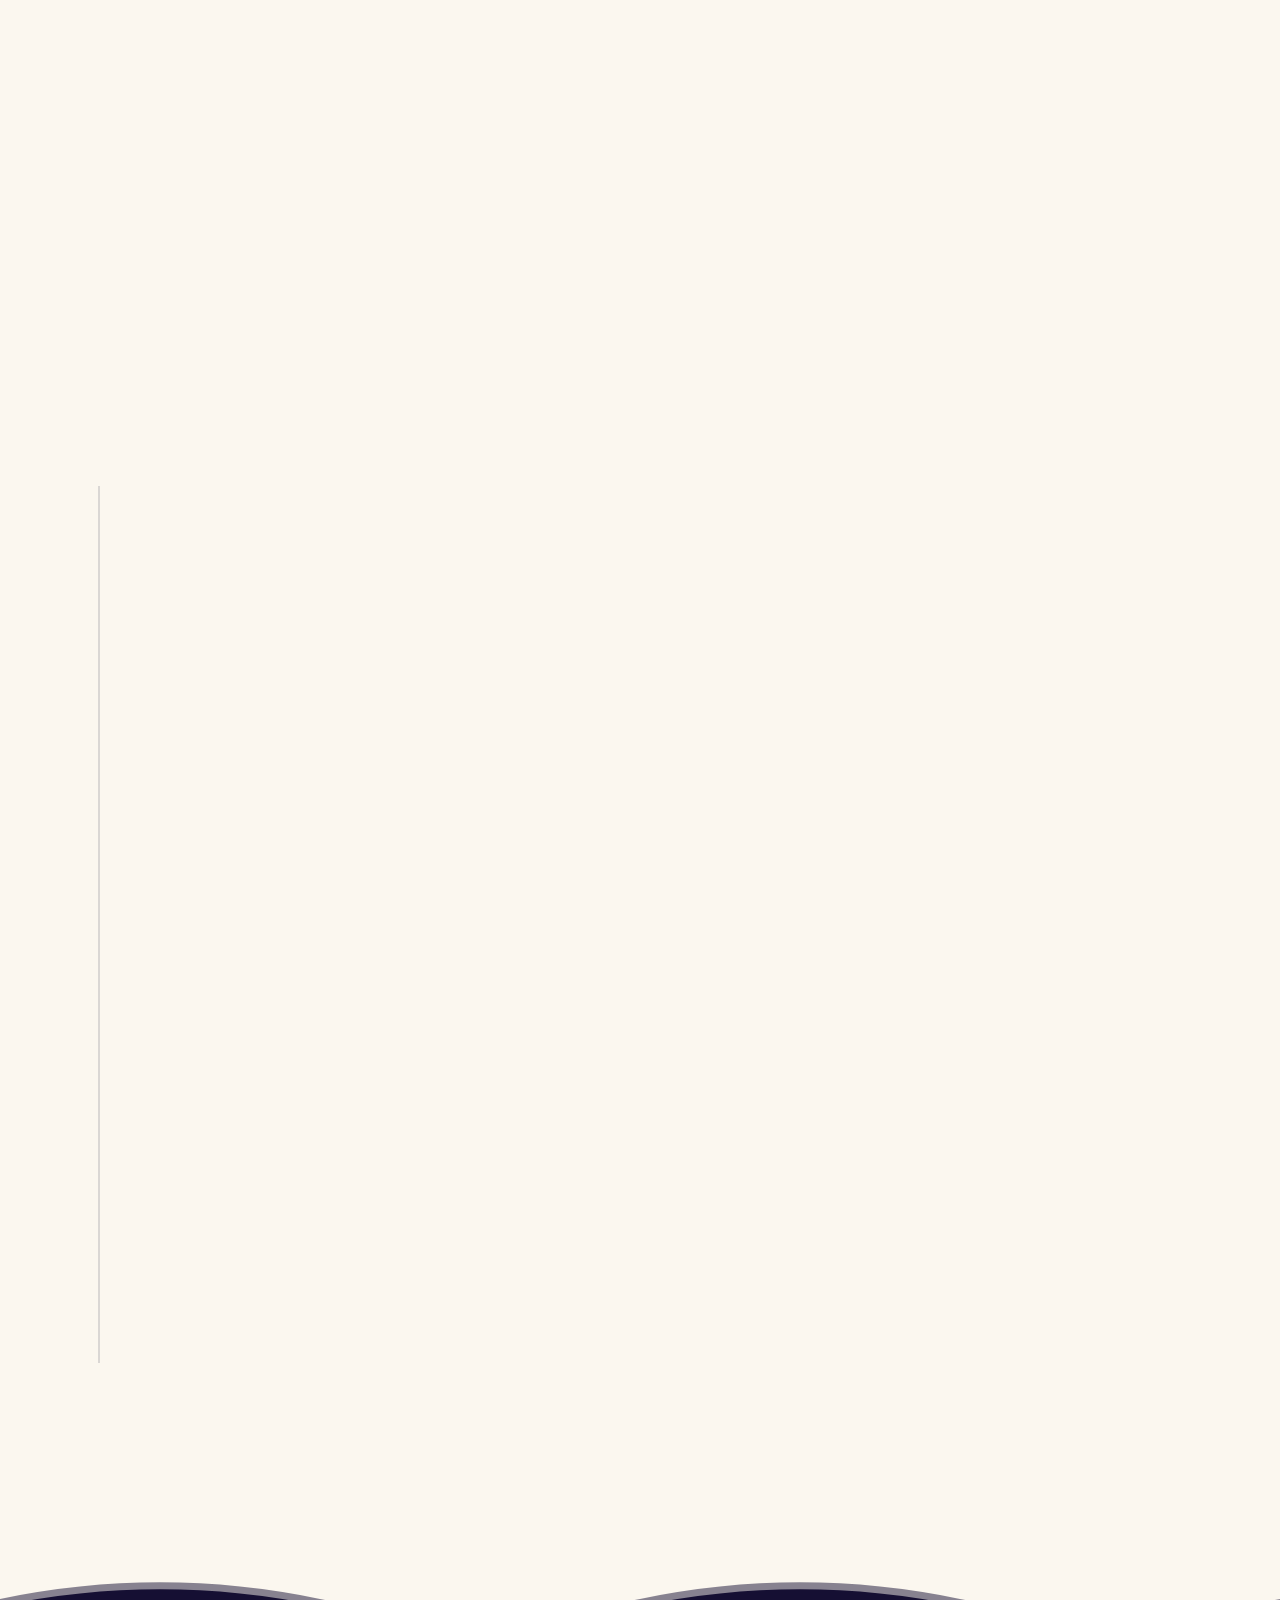
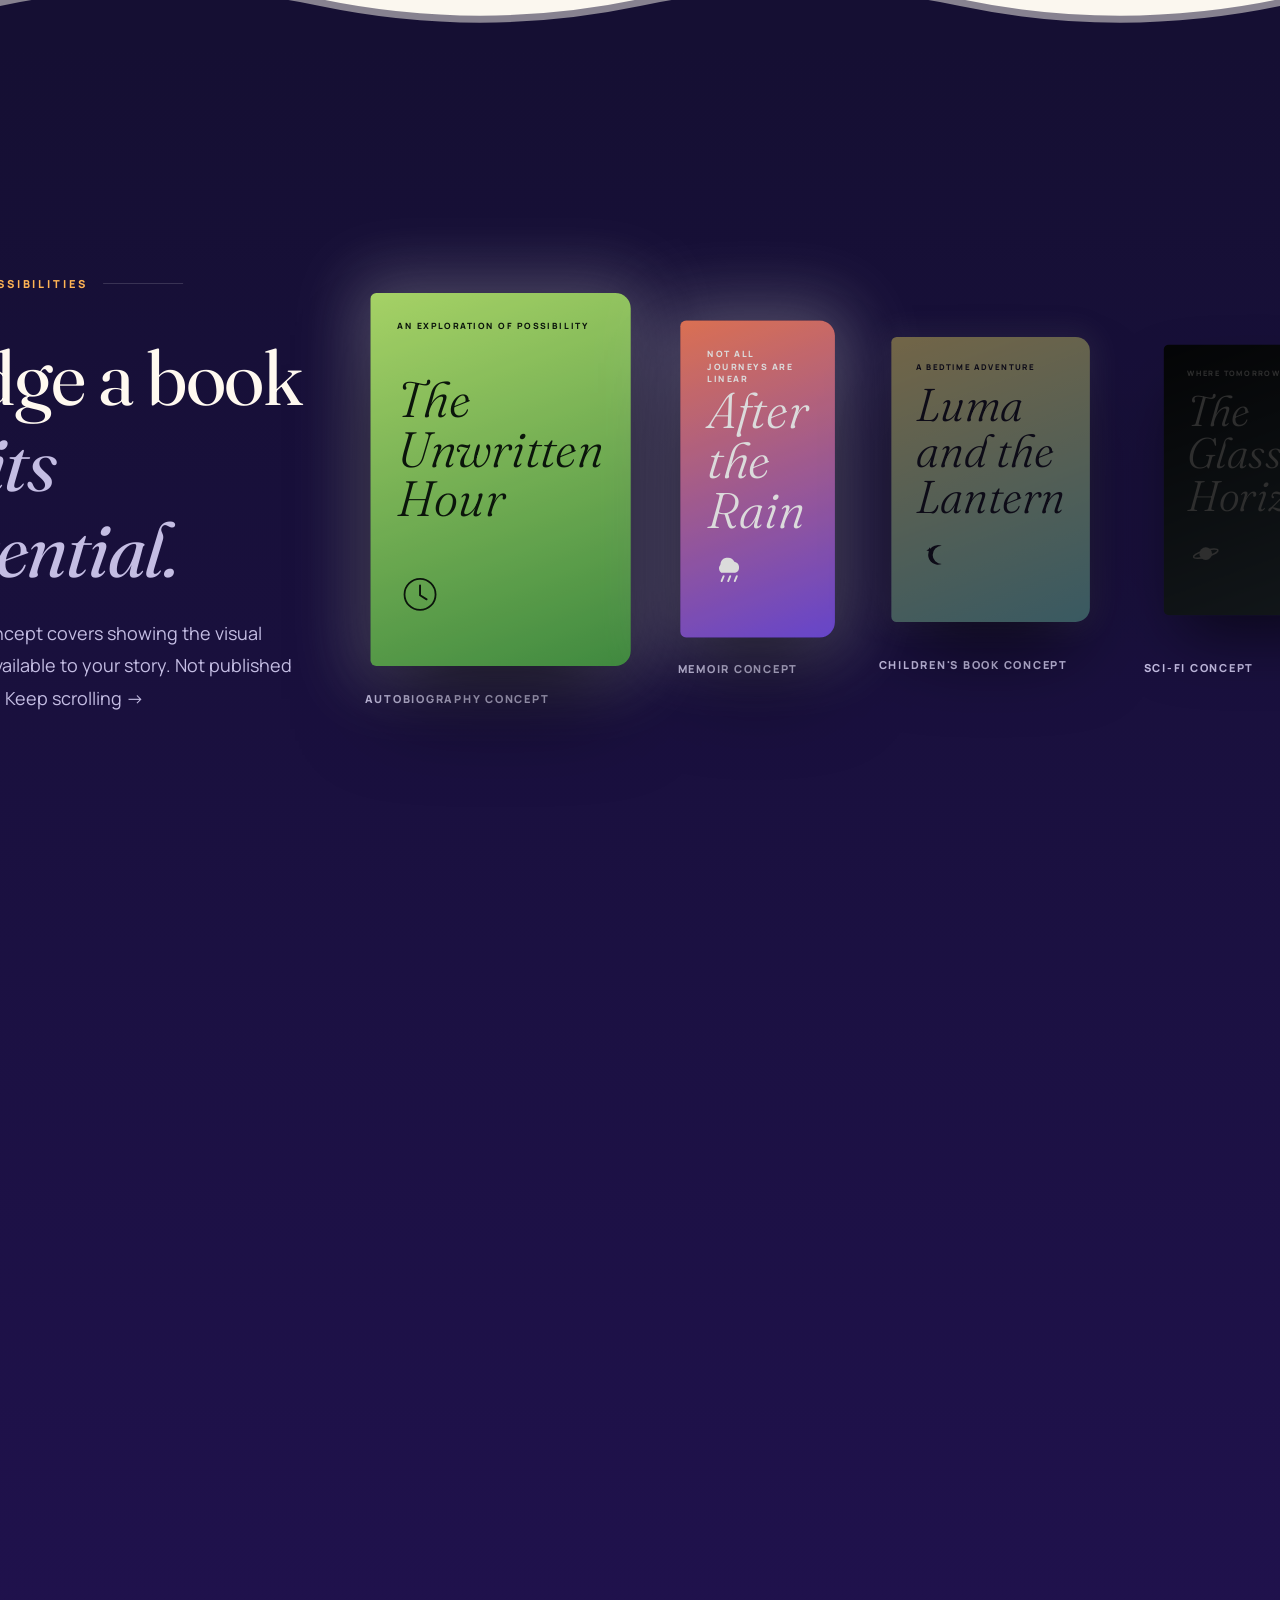
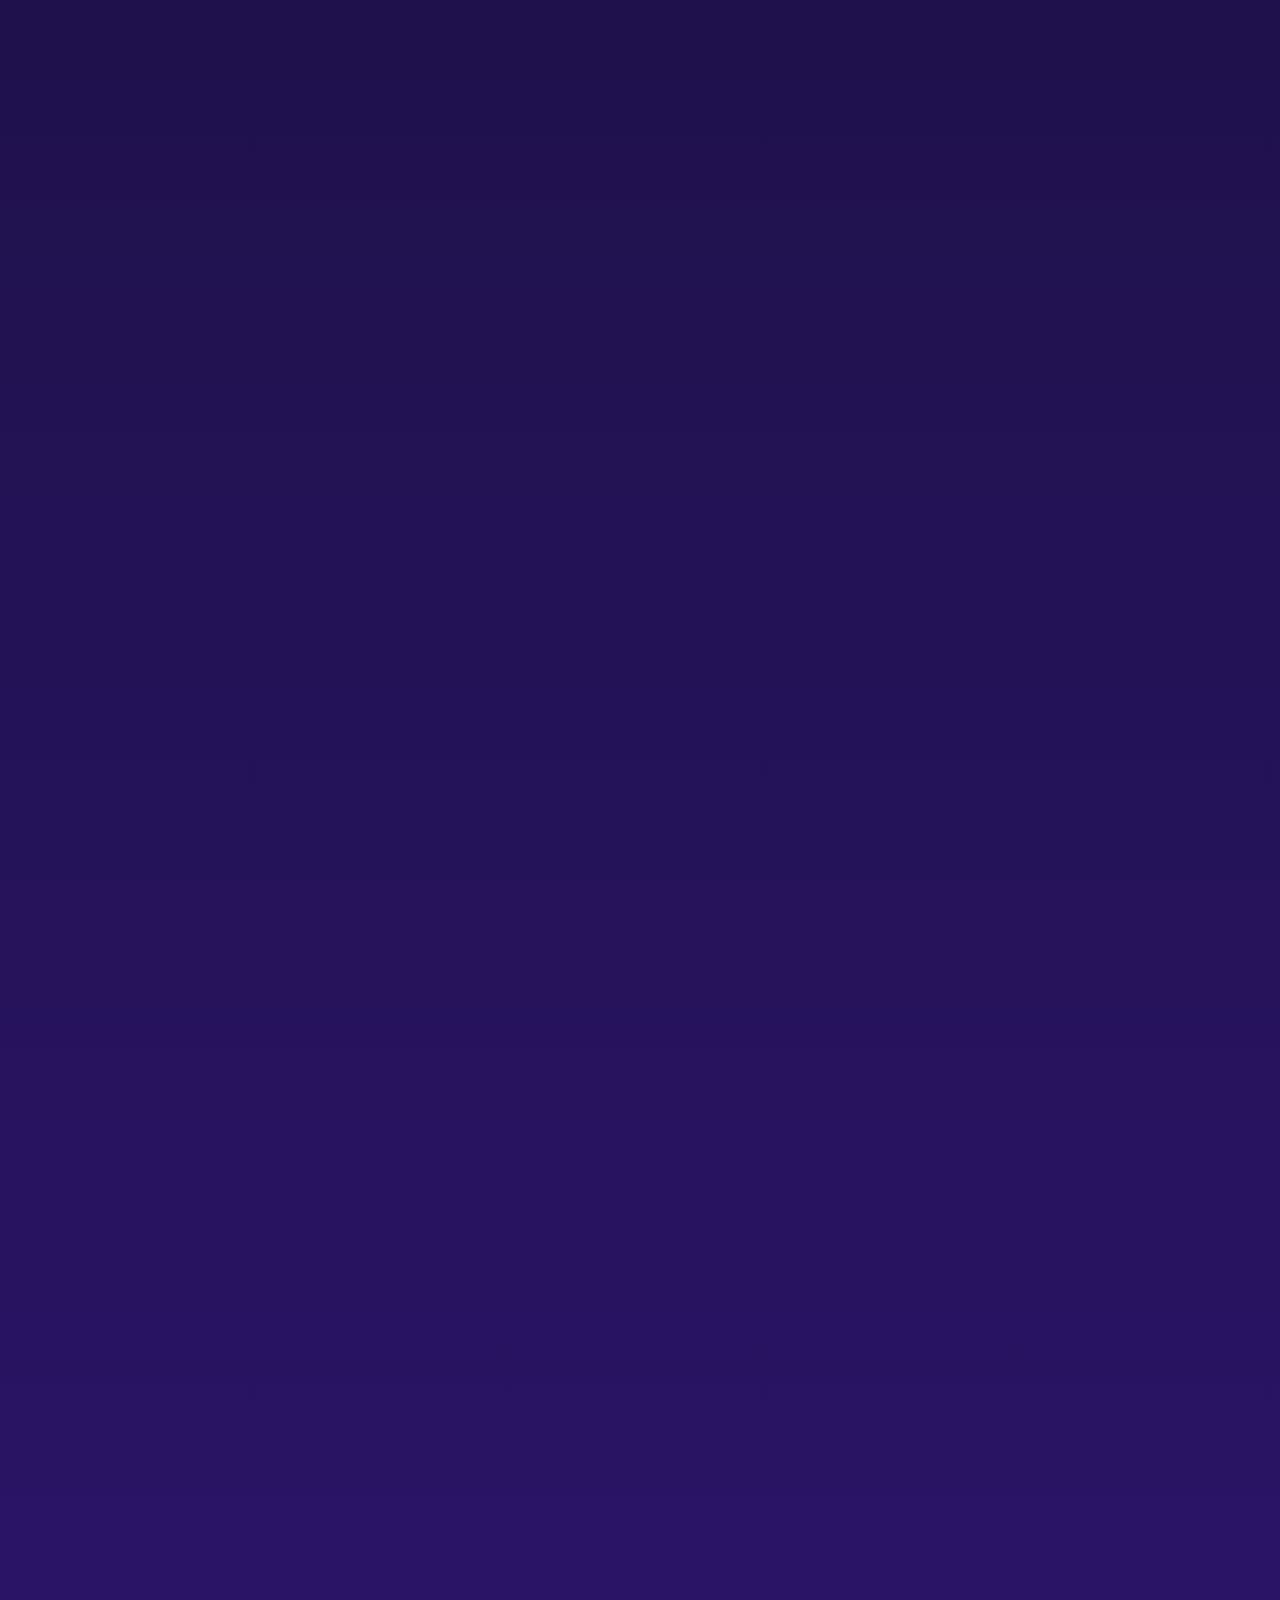
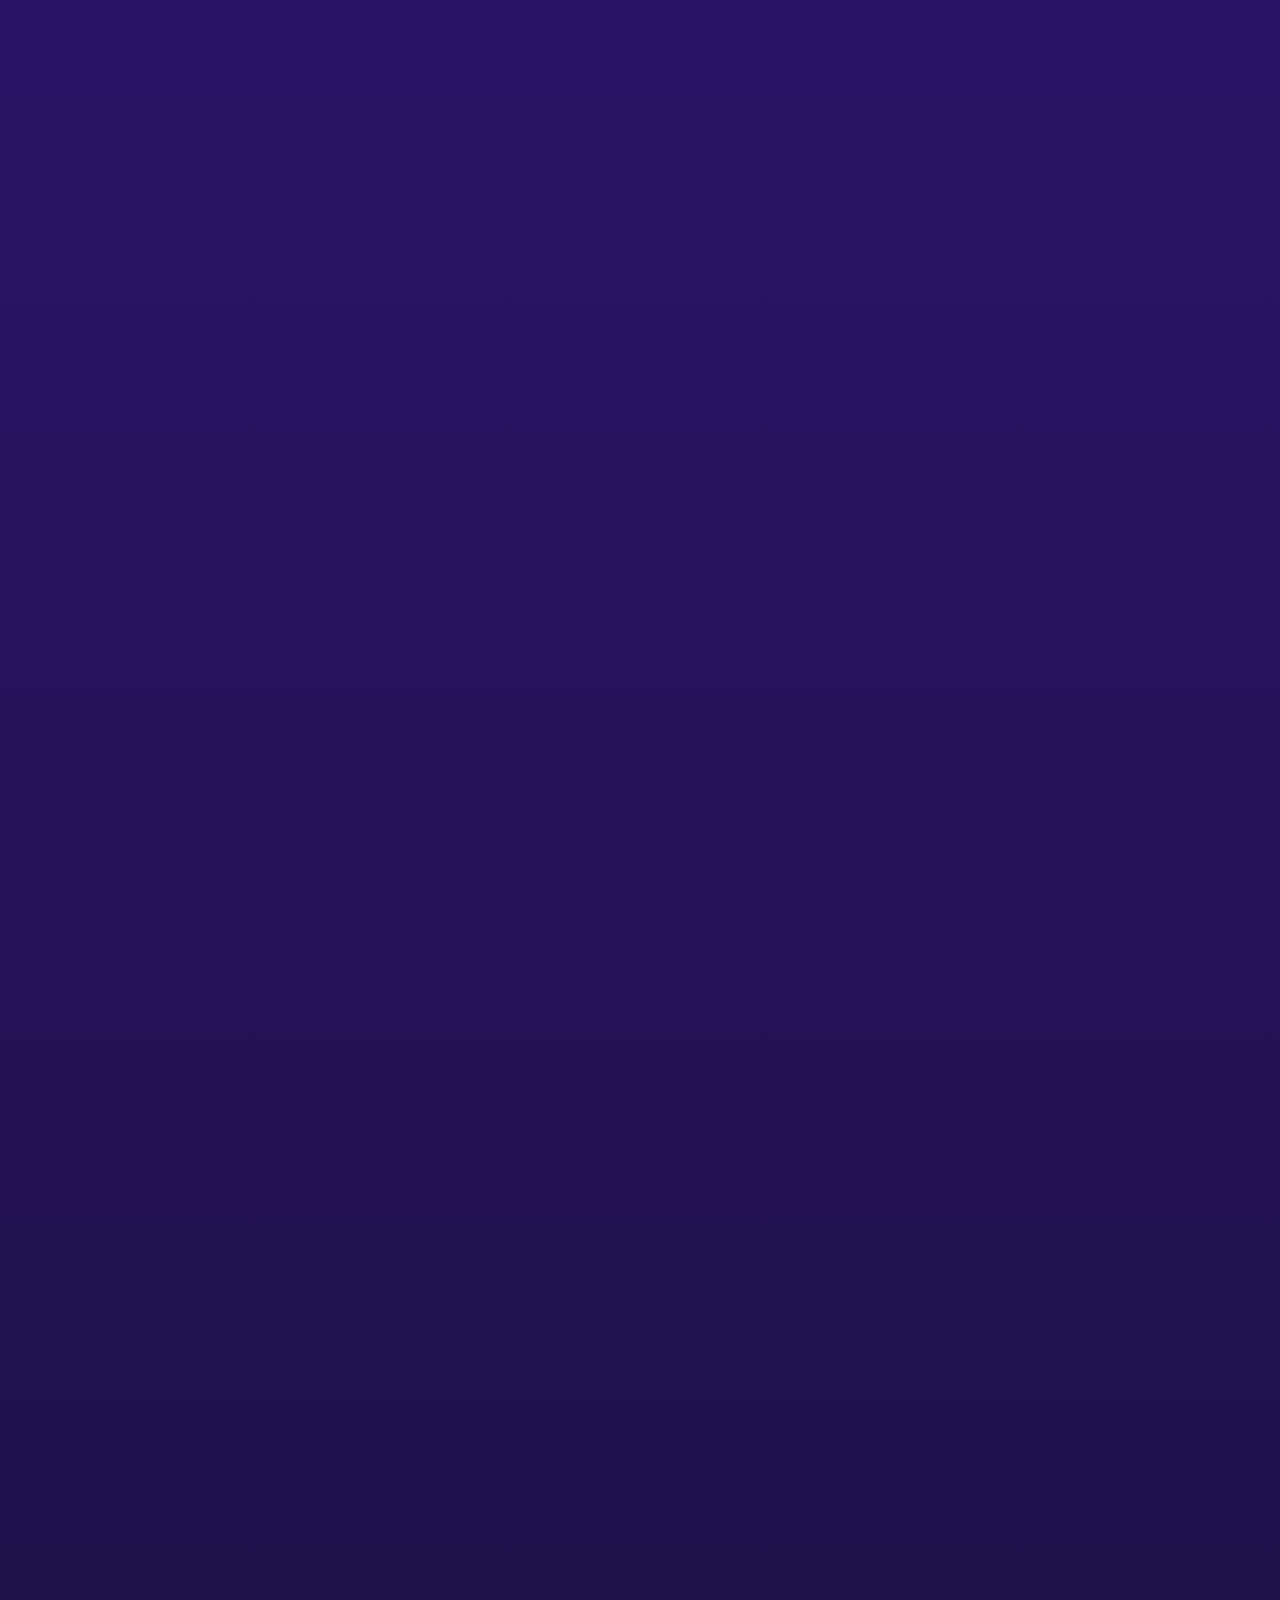
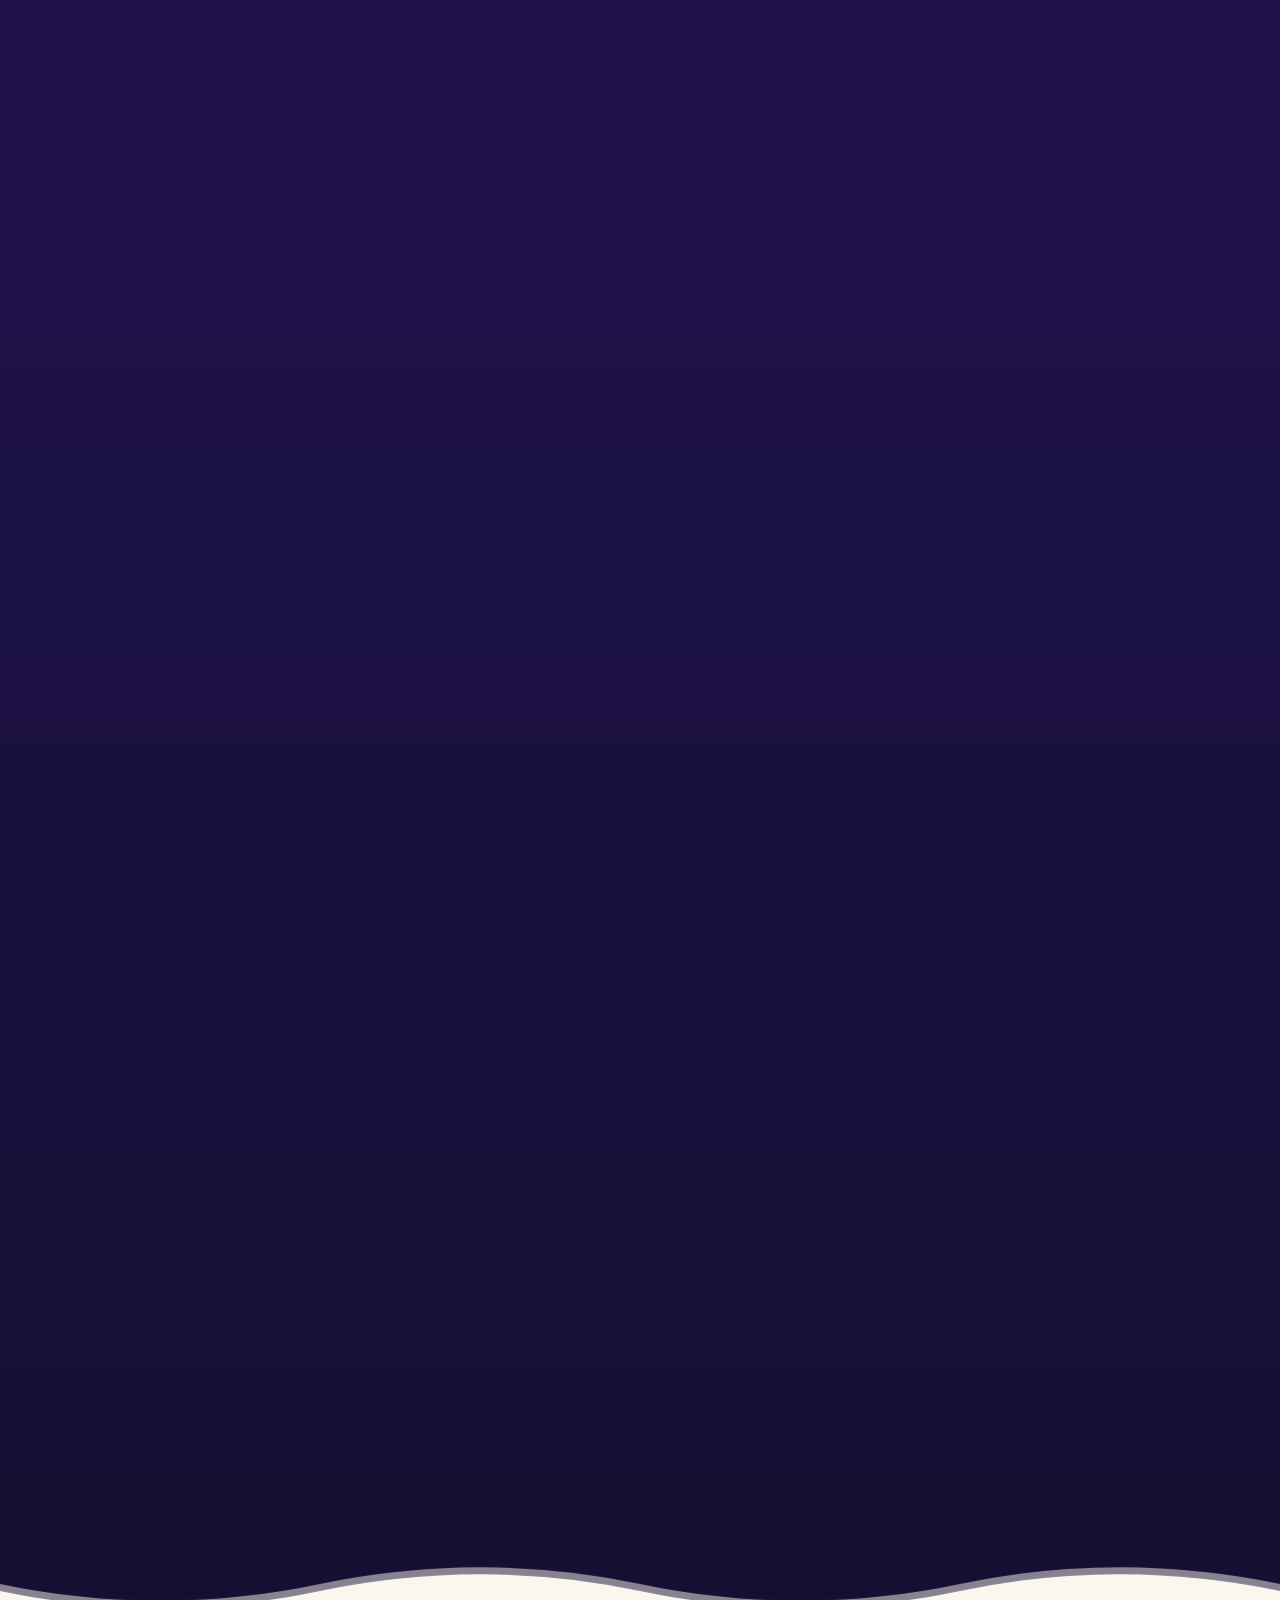
==== commit e13fc891: "Add files via upload" ====
--- a/index.html
+++ b/index.html
@@ -278,7 +278,7 @@
 
 <script>
 (()=>{const $=s=>document.querySelector(s),$$=s=>[...document.querySelectorAll(s)],L=(a,b,t)=>a+(b-a)*t,C=(v,a=0,b=1)=>Math.min(b,Math.max(a,v)),E=t=>t<.5?4*t*t*t:1-Math.pow(-2*t+2,3)/2,seg=(p,a,b)=>C((p-a)/(b-a));
-const KEY='80584719-7aa7-4416-9fd2-ab33d99ae101';/* Get this free at web3forms.com — sign up with Theuspublishers@gmail.com, then paste the access key it gives you here. */$('#y').textContent=new Date().getFullYear();
+const KEY='46ffdcb2-e429-48ee-a2b6-dc4091a35fa0';/* Get this free at web3forms.com — sign up with Theuspublishers@gmail.com, then paste the access key it gives you here. */$('#y').textContent=new Date().getFullYear();
 const RM=matchMedia('(prefers-reduced-motion:reduce)').matches;
 $$('.card[data-href]').forEach(c=>{c.style.cursor='pointer';c.addEventListener('click',()=>{location.href=c.dataset.href})});
 const CI=['<path d="M20 4c-7 0-12 4-13 11l-3 5 5-3c7-1 11-6 11-13zM8 16l7-7"/>','<path d="M12 6c-2-1.5-5-2-8-1.5v13c3-.5 6 0 8 1.5 2-1.5 5-2 8-1.5v-13c-3-.5-6 0-8 1.5zM12 6v13"/>','<path d="M12 3l6 9-4.5 8h-3L6 12zM12 3v9"/><circle cx="12" cy="13" r="1.3"/>','<path d="M12 3a9 9 0 100 18c1.5 0 2-1 1.5-2s0-2 1.5-2h2a3 3 0 003-3c0-5-4-11-8-11z"/><circle cx="8" cy="11" r=".9"/><circle cx="12" cy="7.5" r=".9"/><circle cx="16" cy="10" r=".9"/>','<path d="M4 14v-2a8 8 0 0116 0v2M4 14h3.5v6H6a2 2 0 01-2-2zM20 14h-3.5v6H18a2 2 0 002-2z"/>','<path d="M4 10v4h3l8 4V6L7 10zM18 9a4 4 0 010 6M7 14l1 5h2l-1-4"/>','<circle cx="12" cy="12" r="9"/><path d="M3 12h18M12 3c3 3 3 15 0 18M12 3c-3 3-3 15 0 18"/>','<circle cx="6" cy="7" r="2.2"/><circle cx="18" cy="6" r="2.2"/><circle cx="12" cy="17" r="2.2"/><path d="M7.8 8.3l3 7M16.3 7.4l-3 7.3M8.2 6.5l7.6-.7"/>','<path d="M7 8V4h10v4M6 17H5a2 2 0 01-2-2v-4a2 2 0 012-2h14a2 2 0 012 2v4a2 2 0 01-2 2h-1M7 14h10v6H7z"/>'];
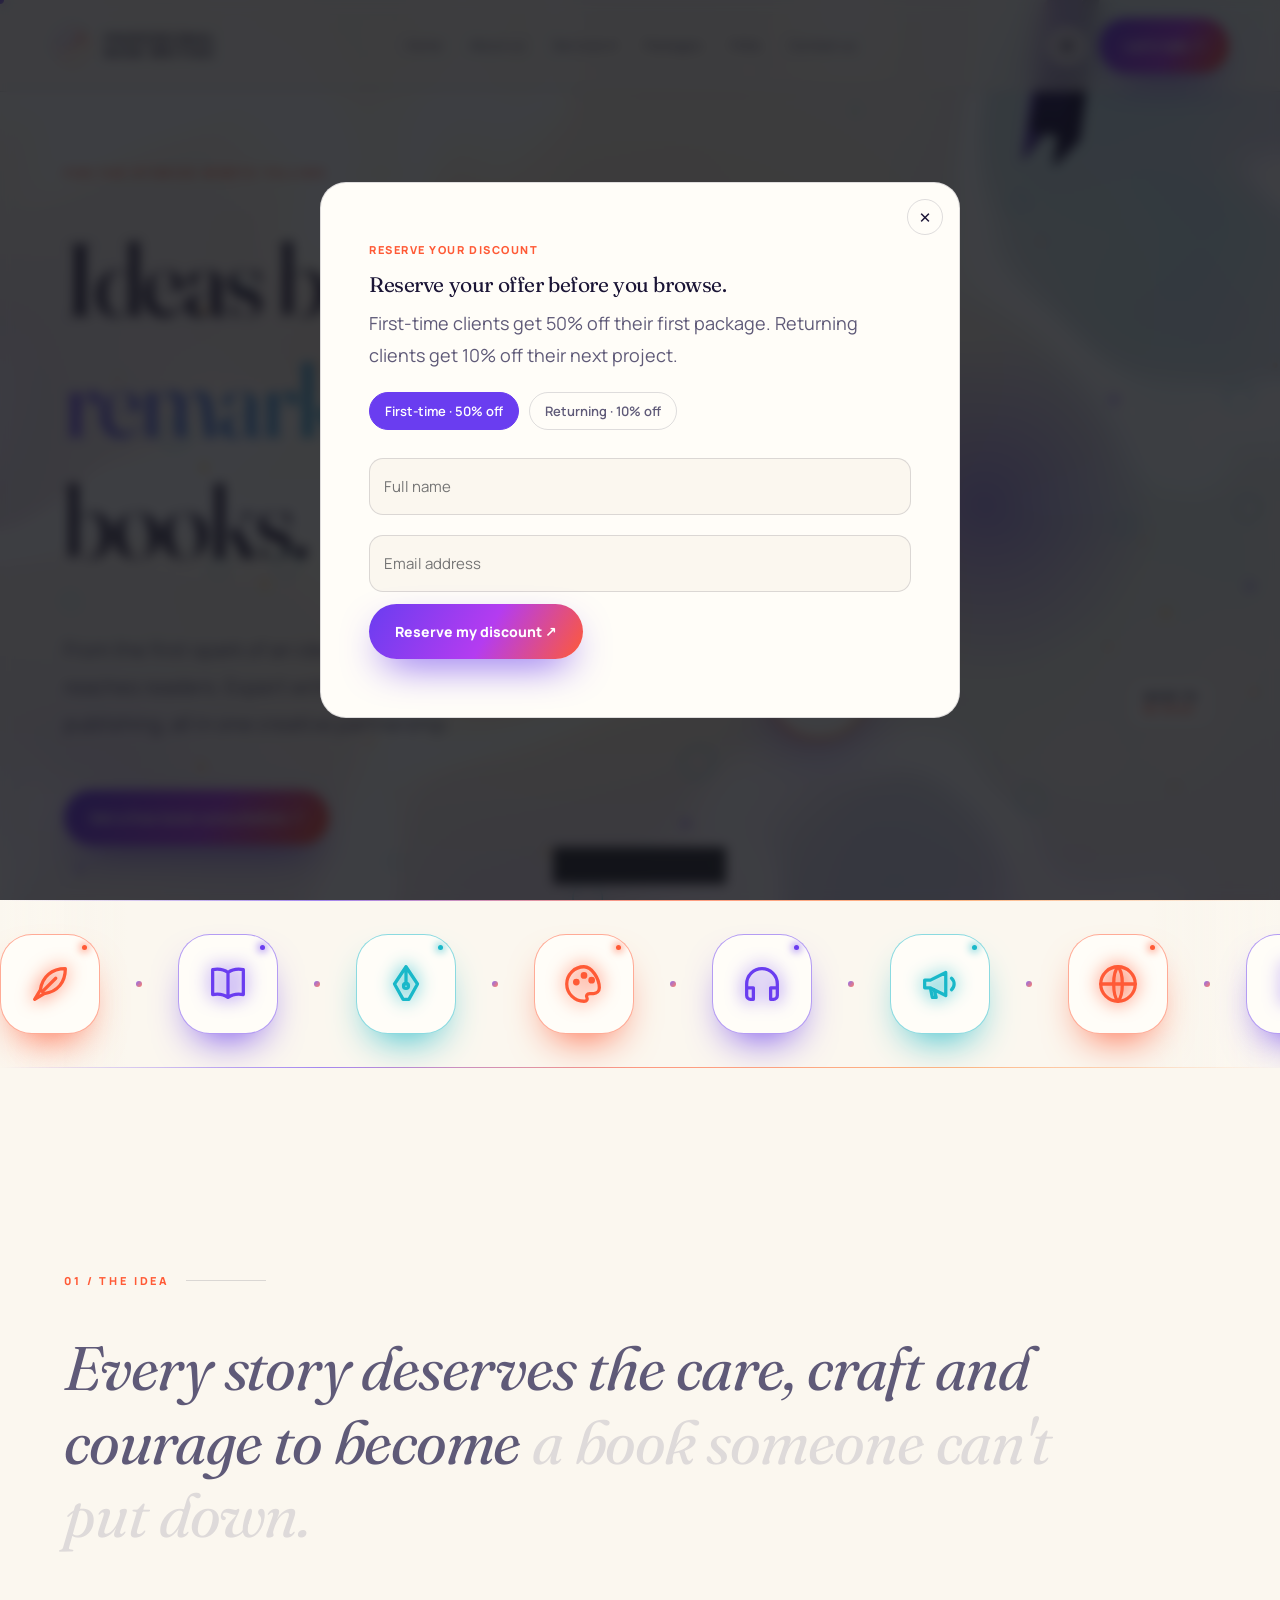
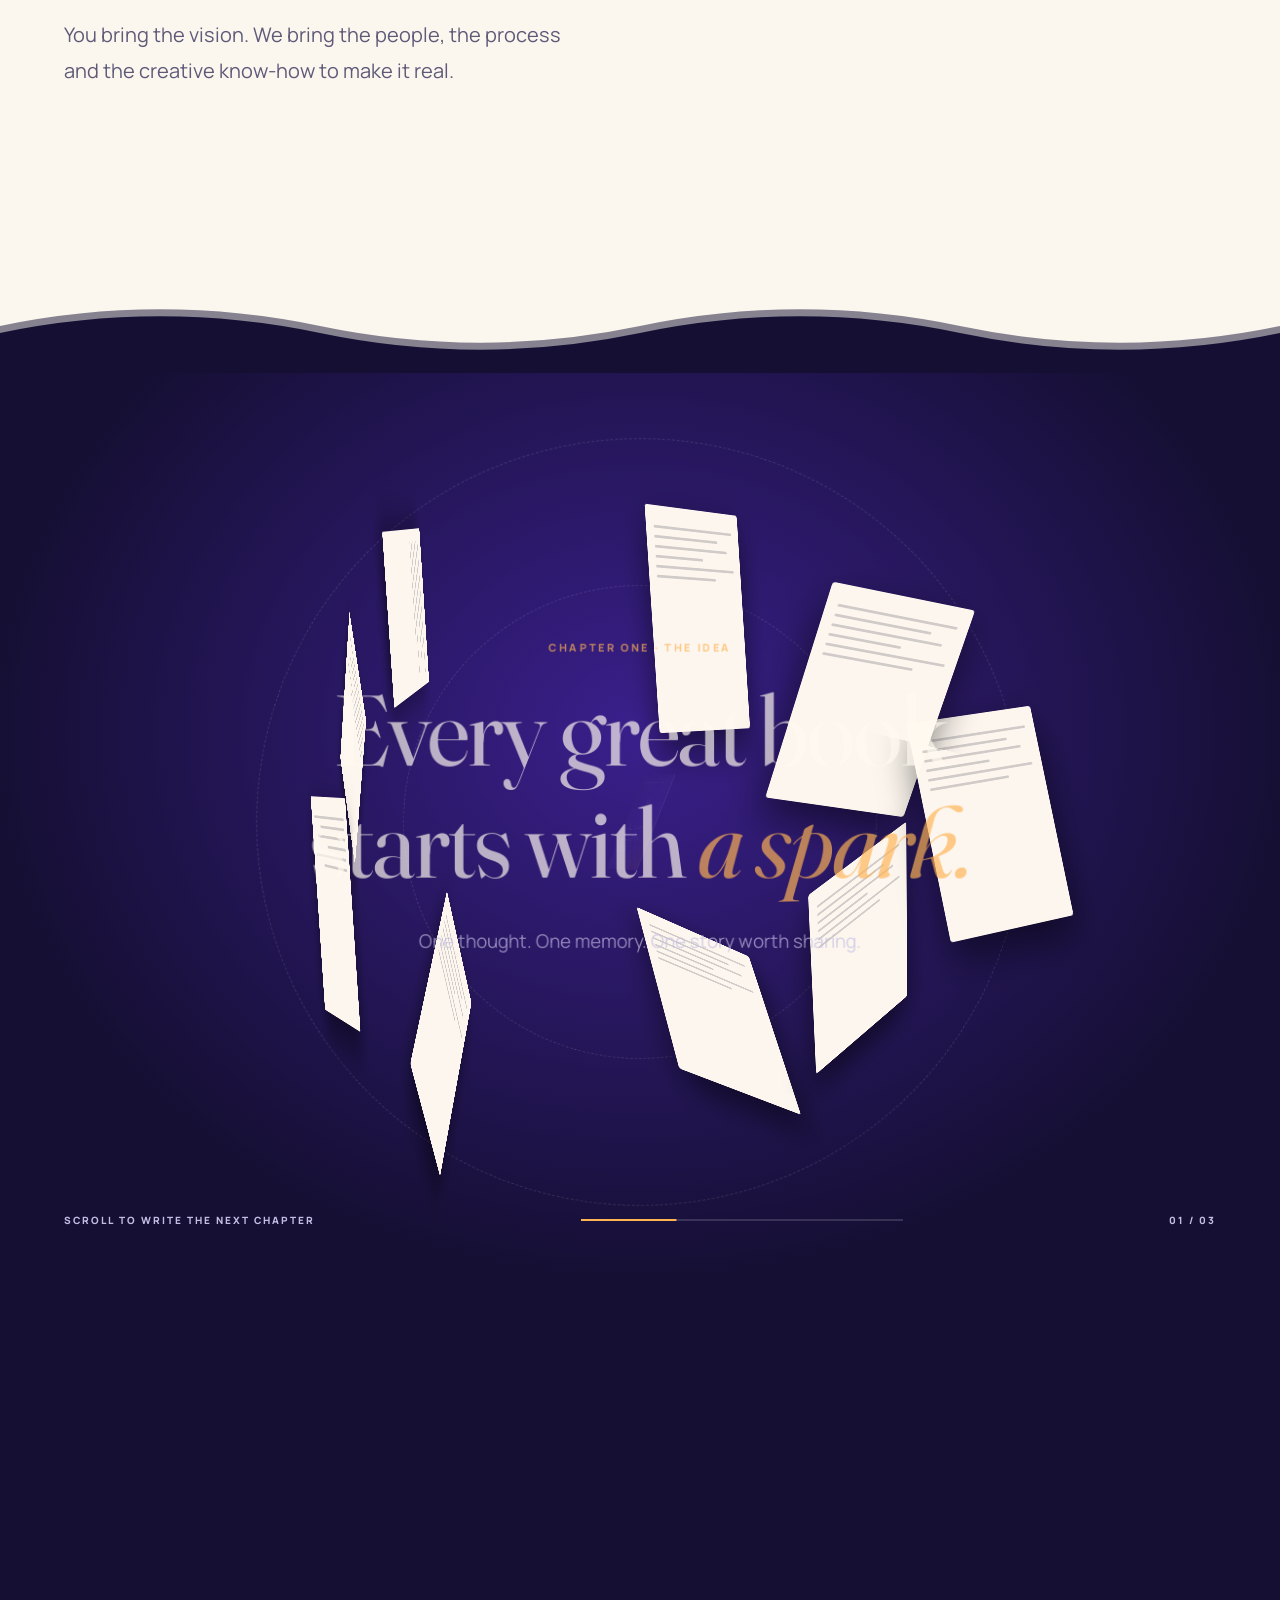
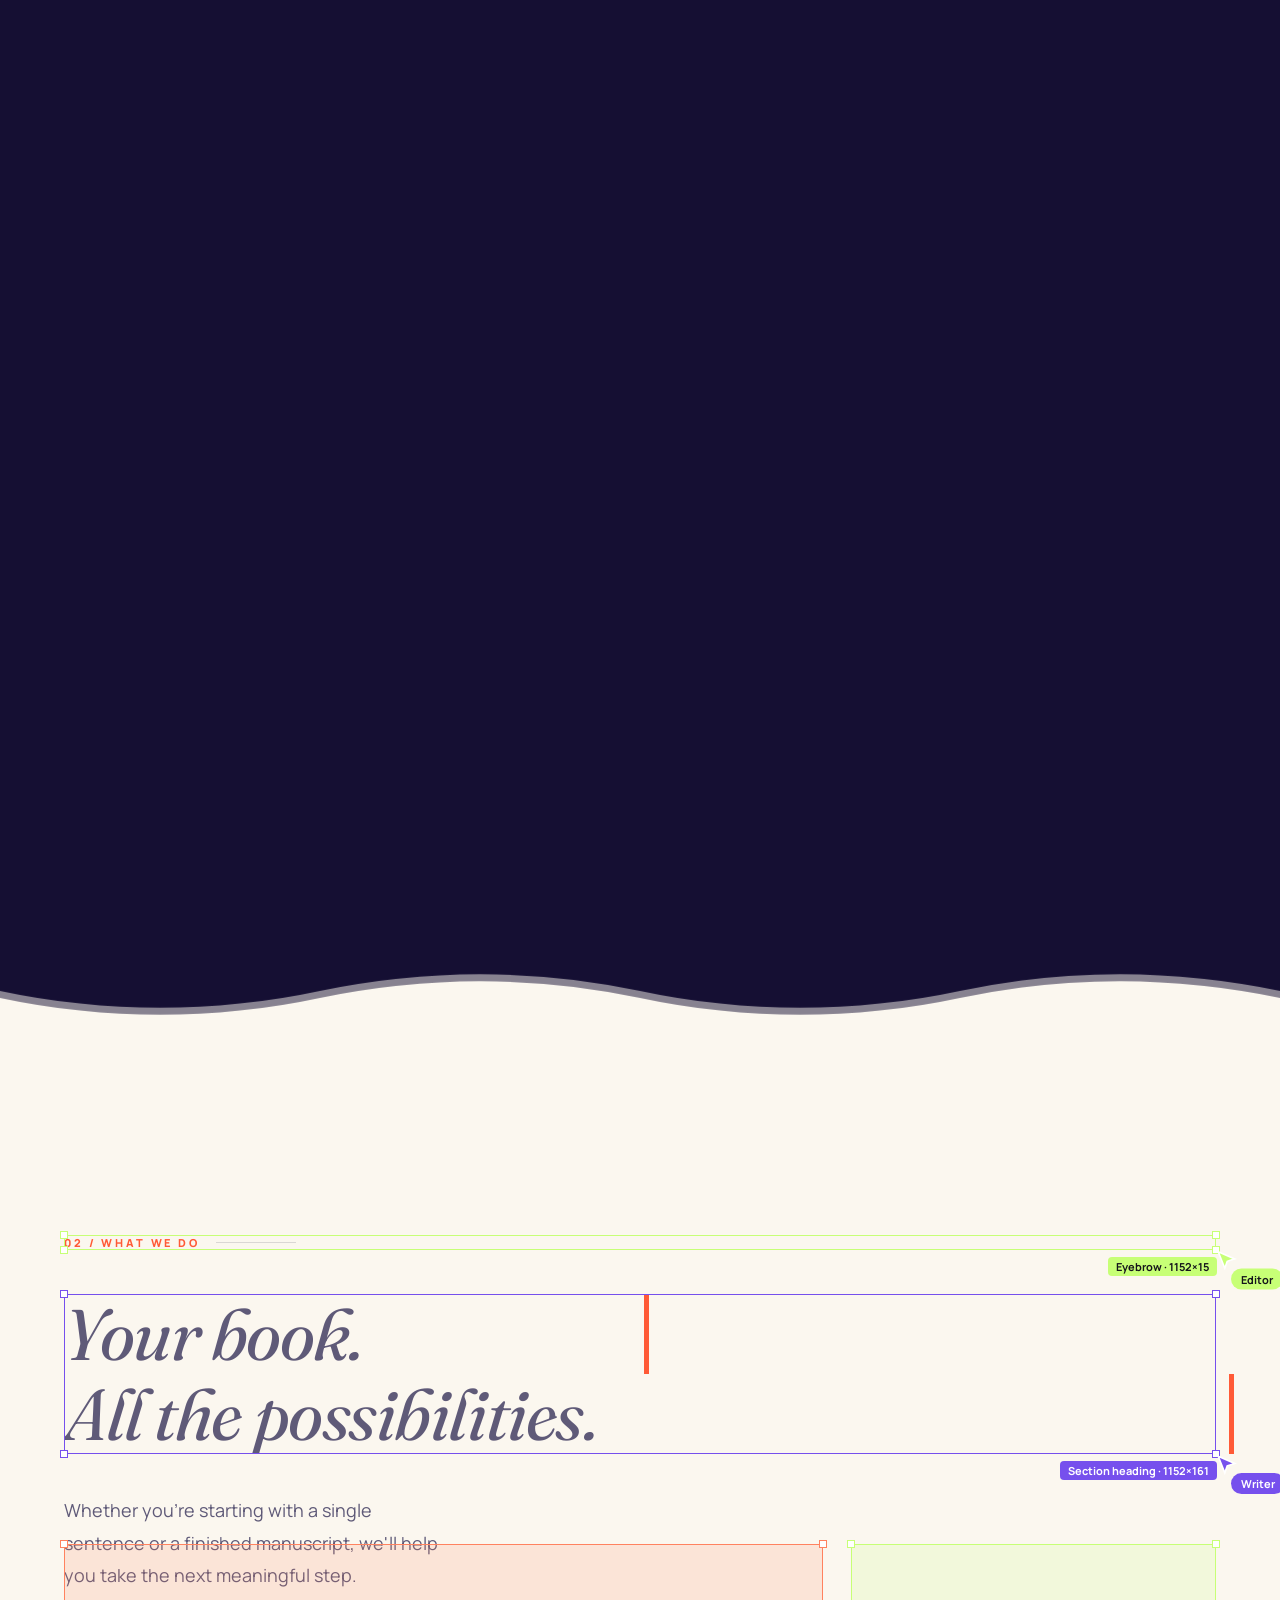
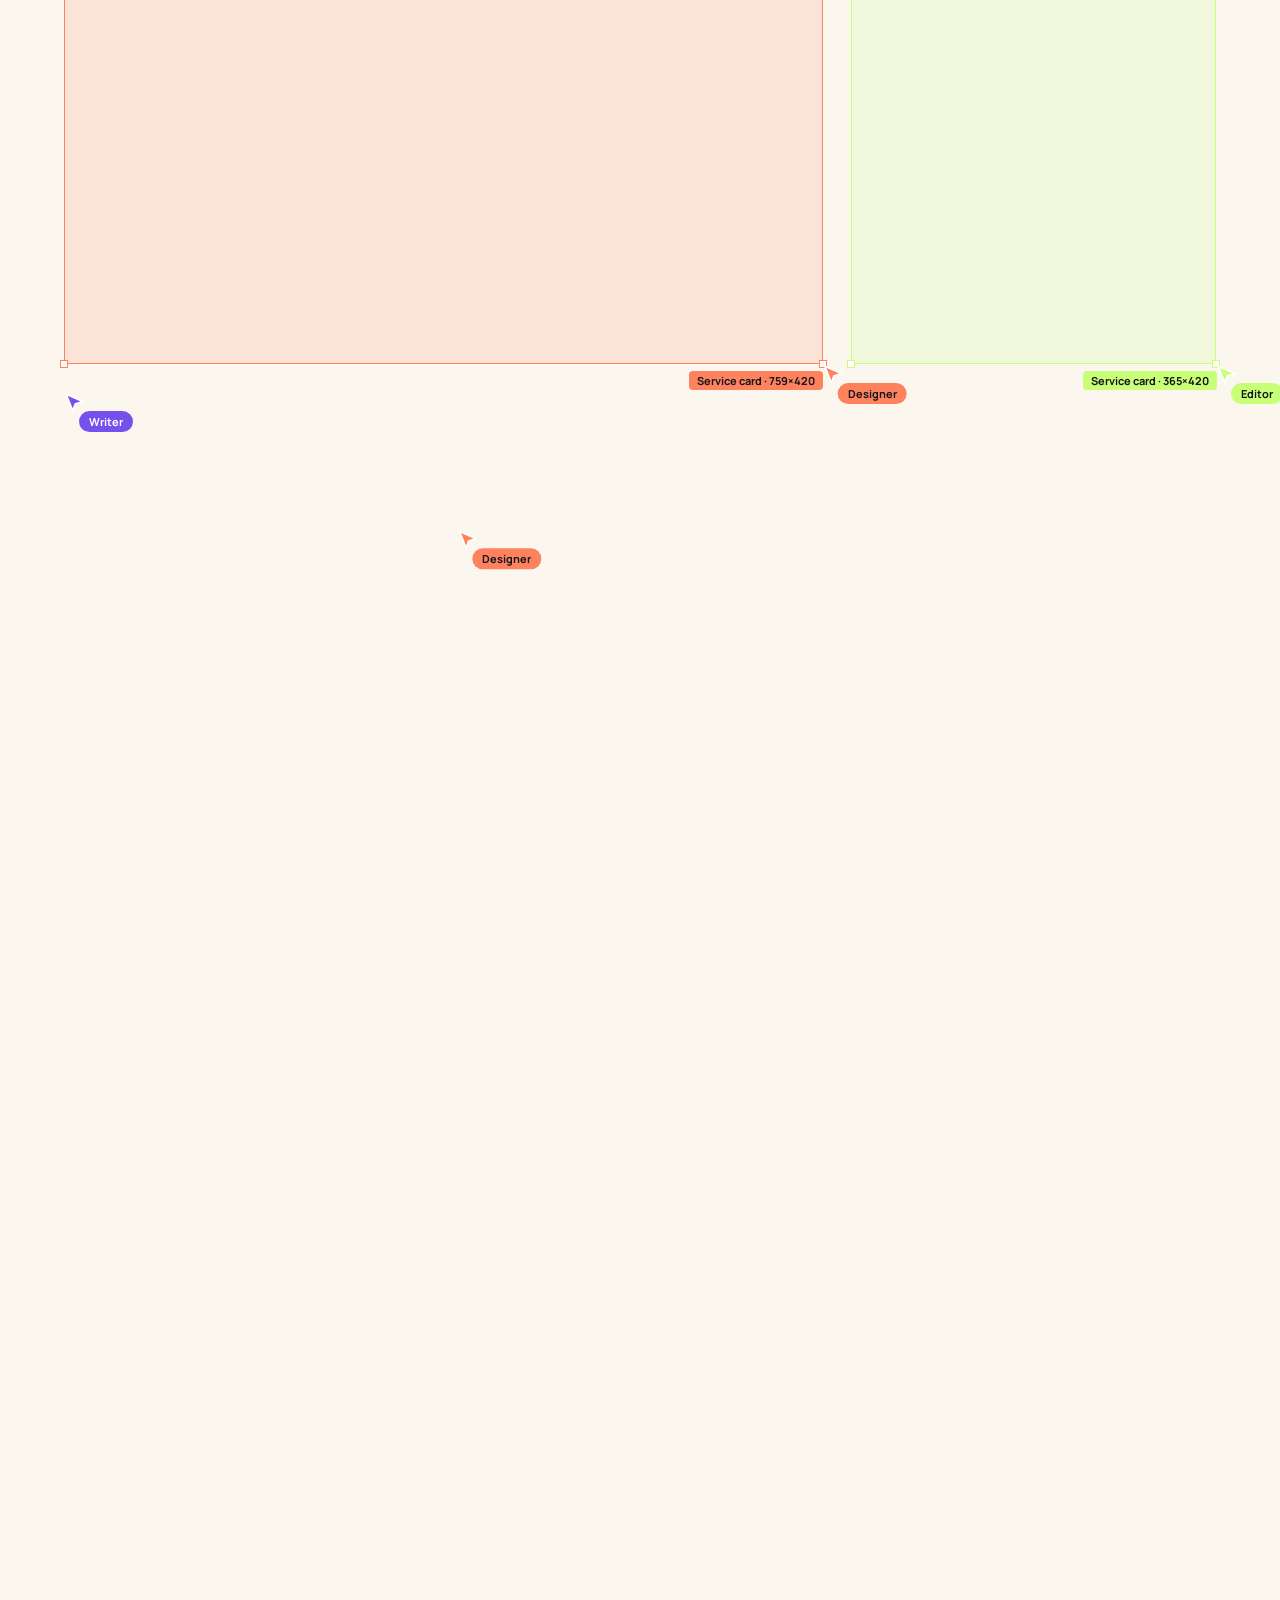
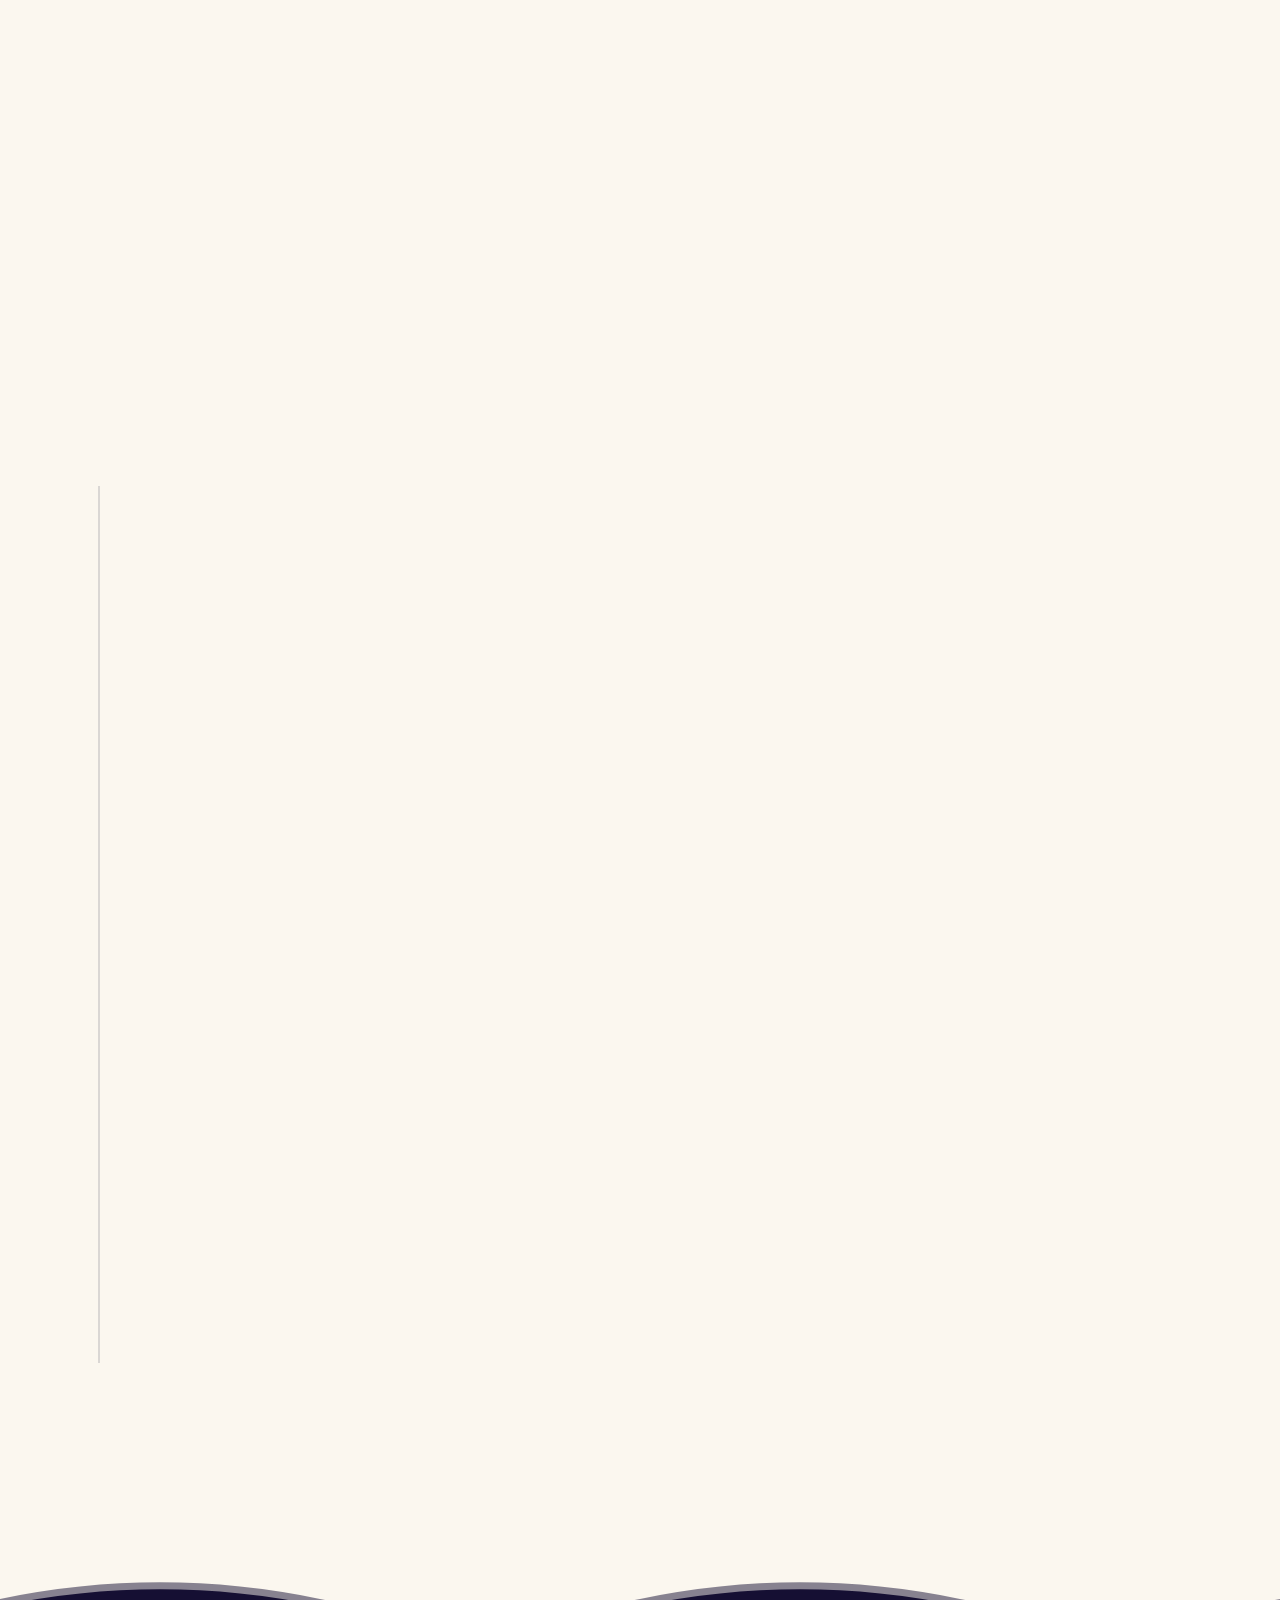
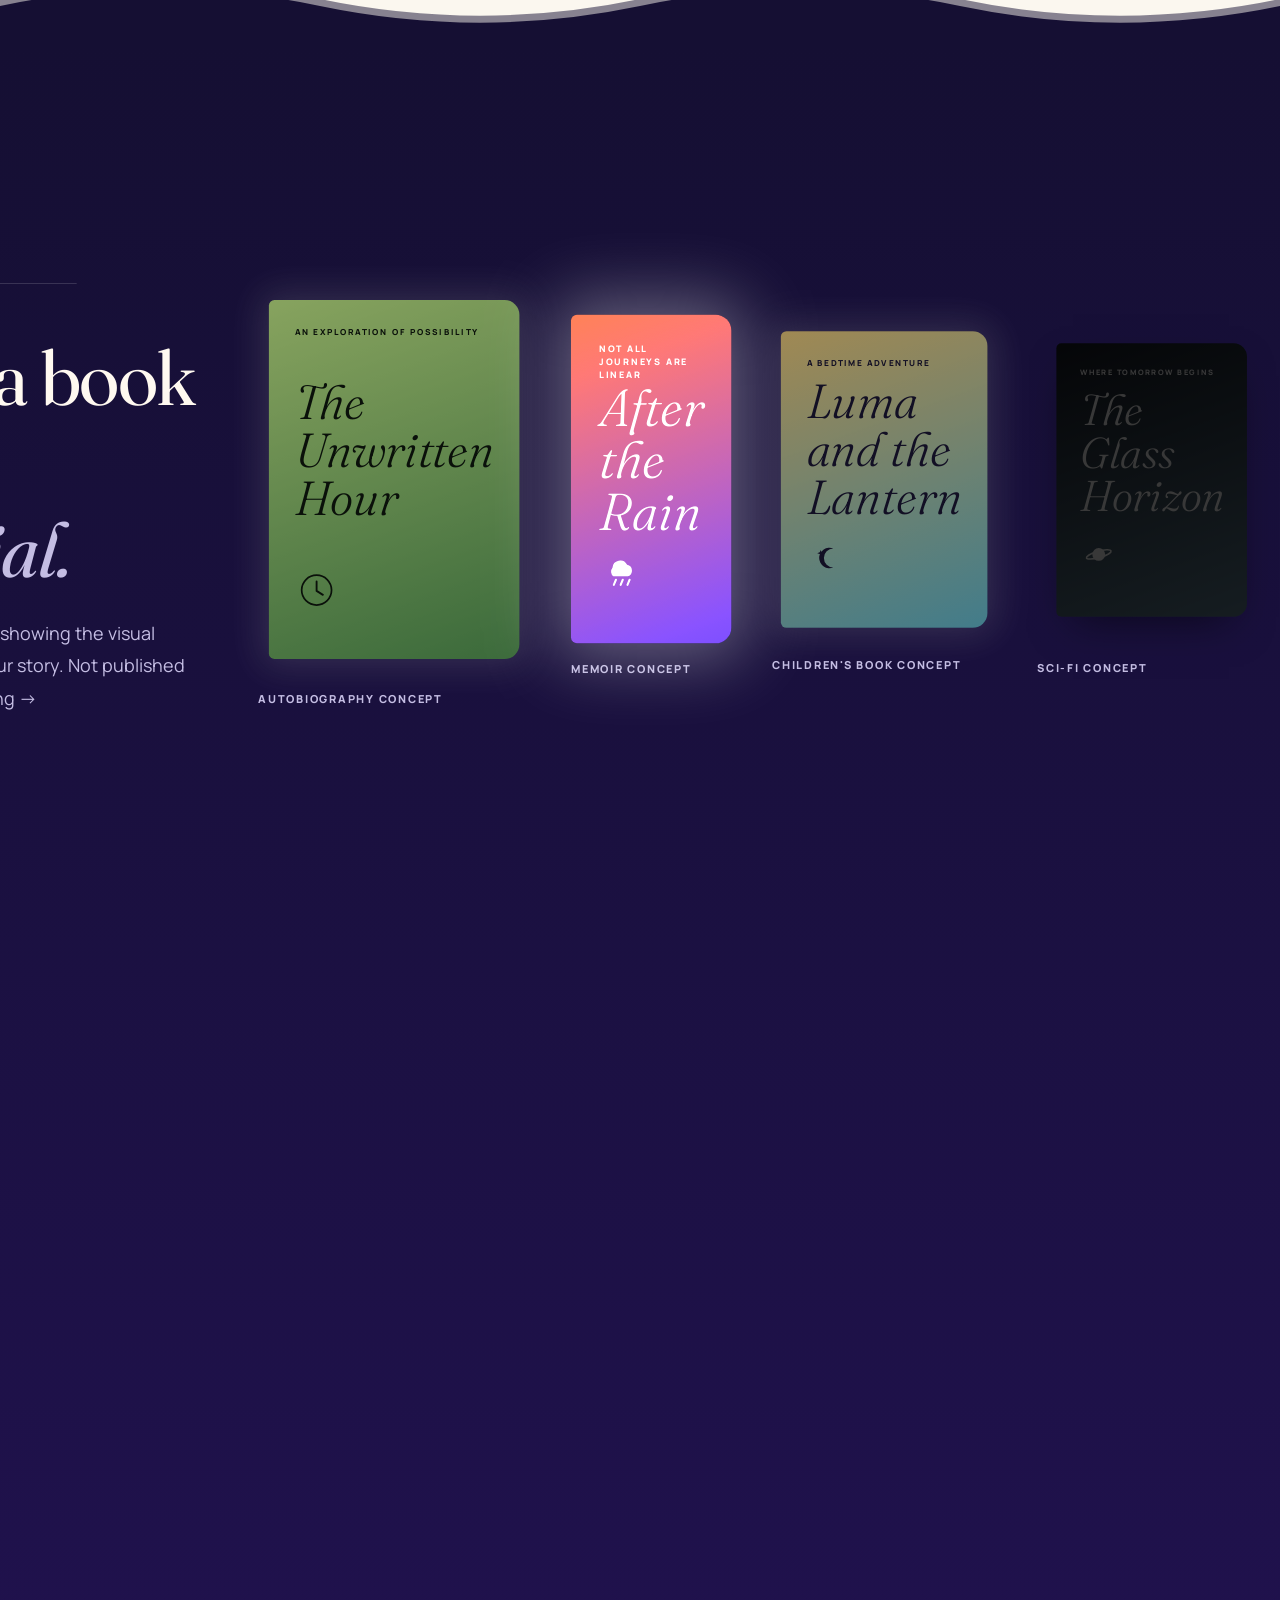
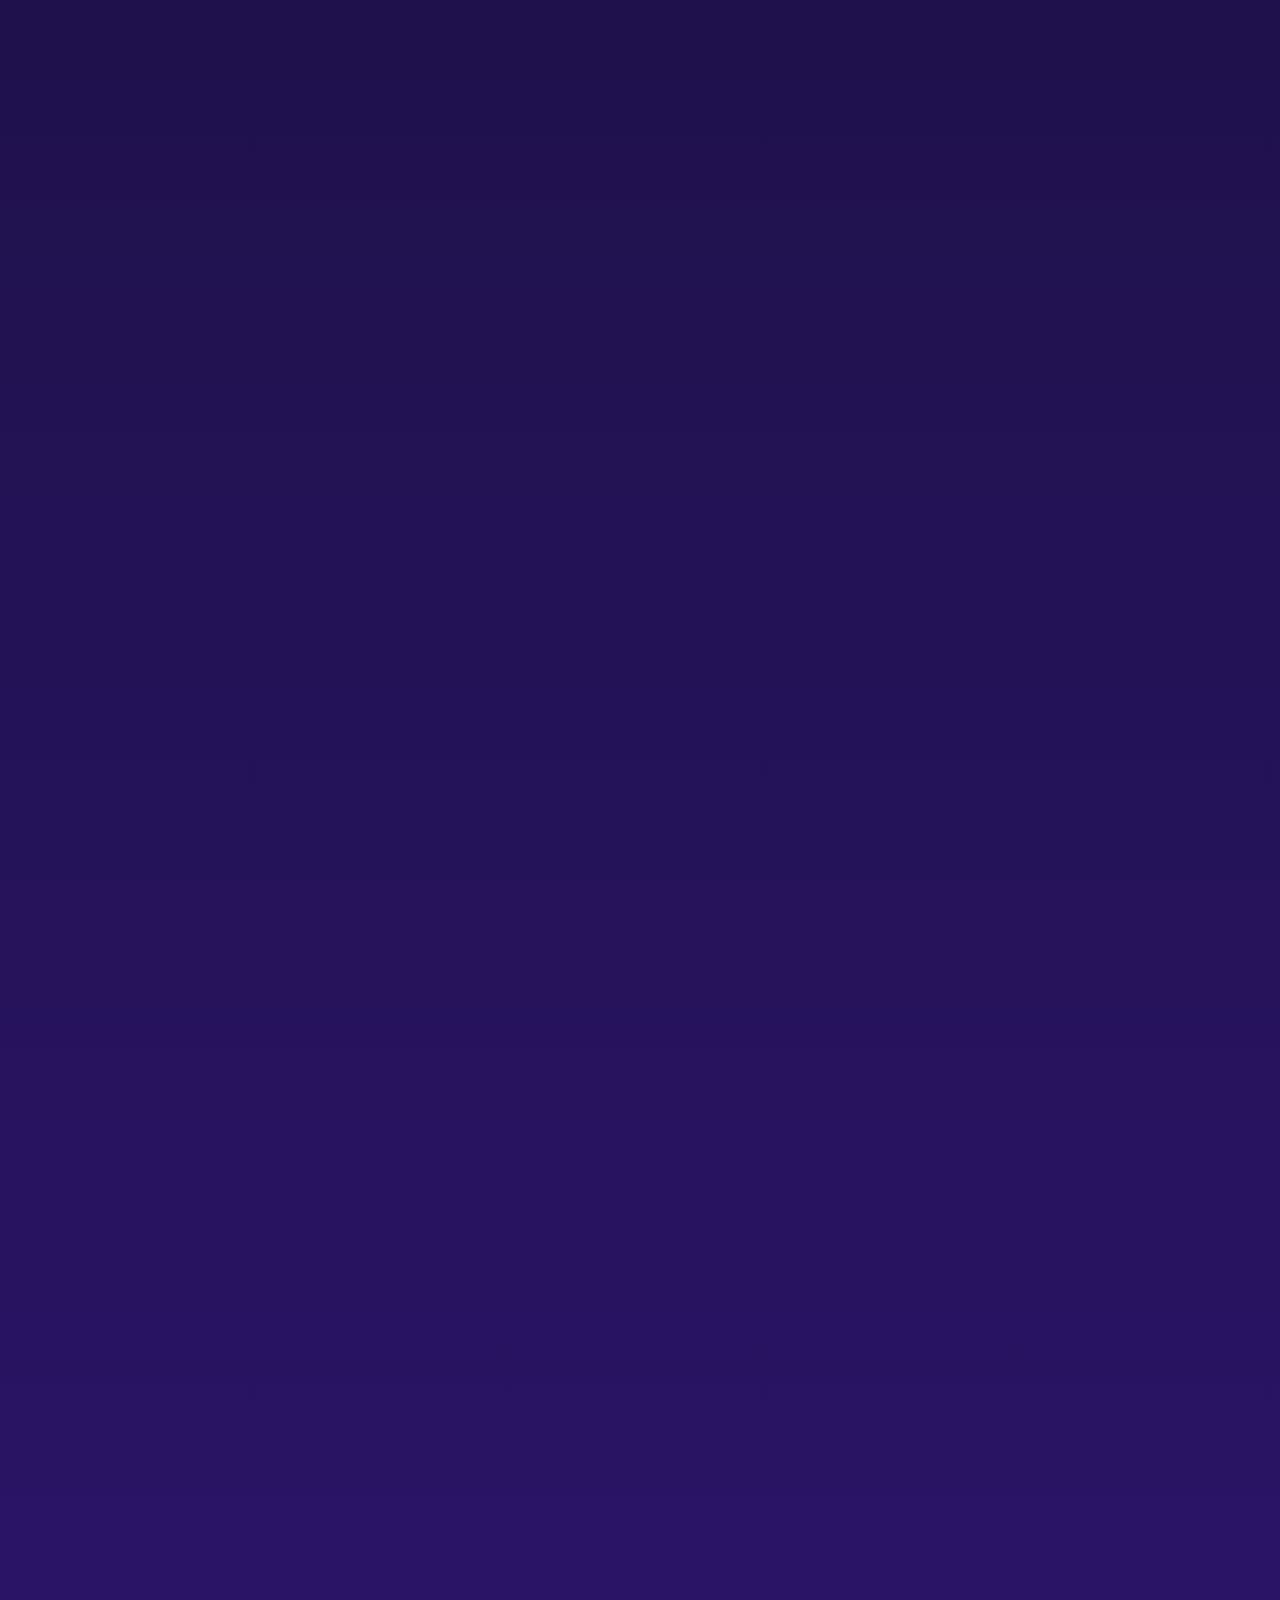
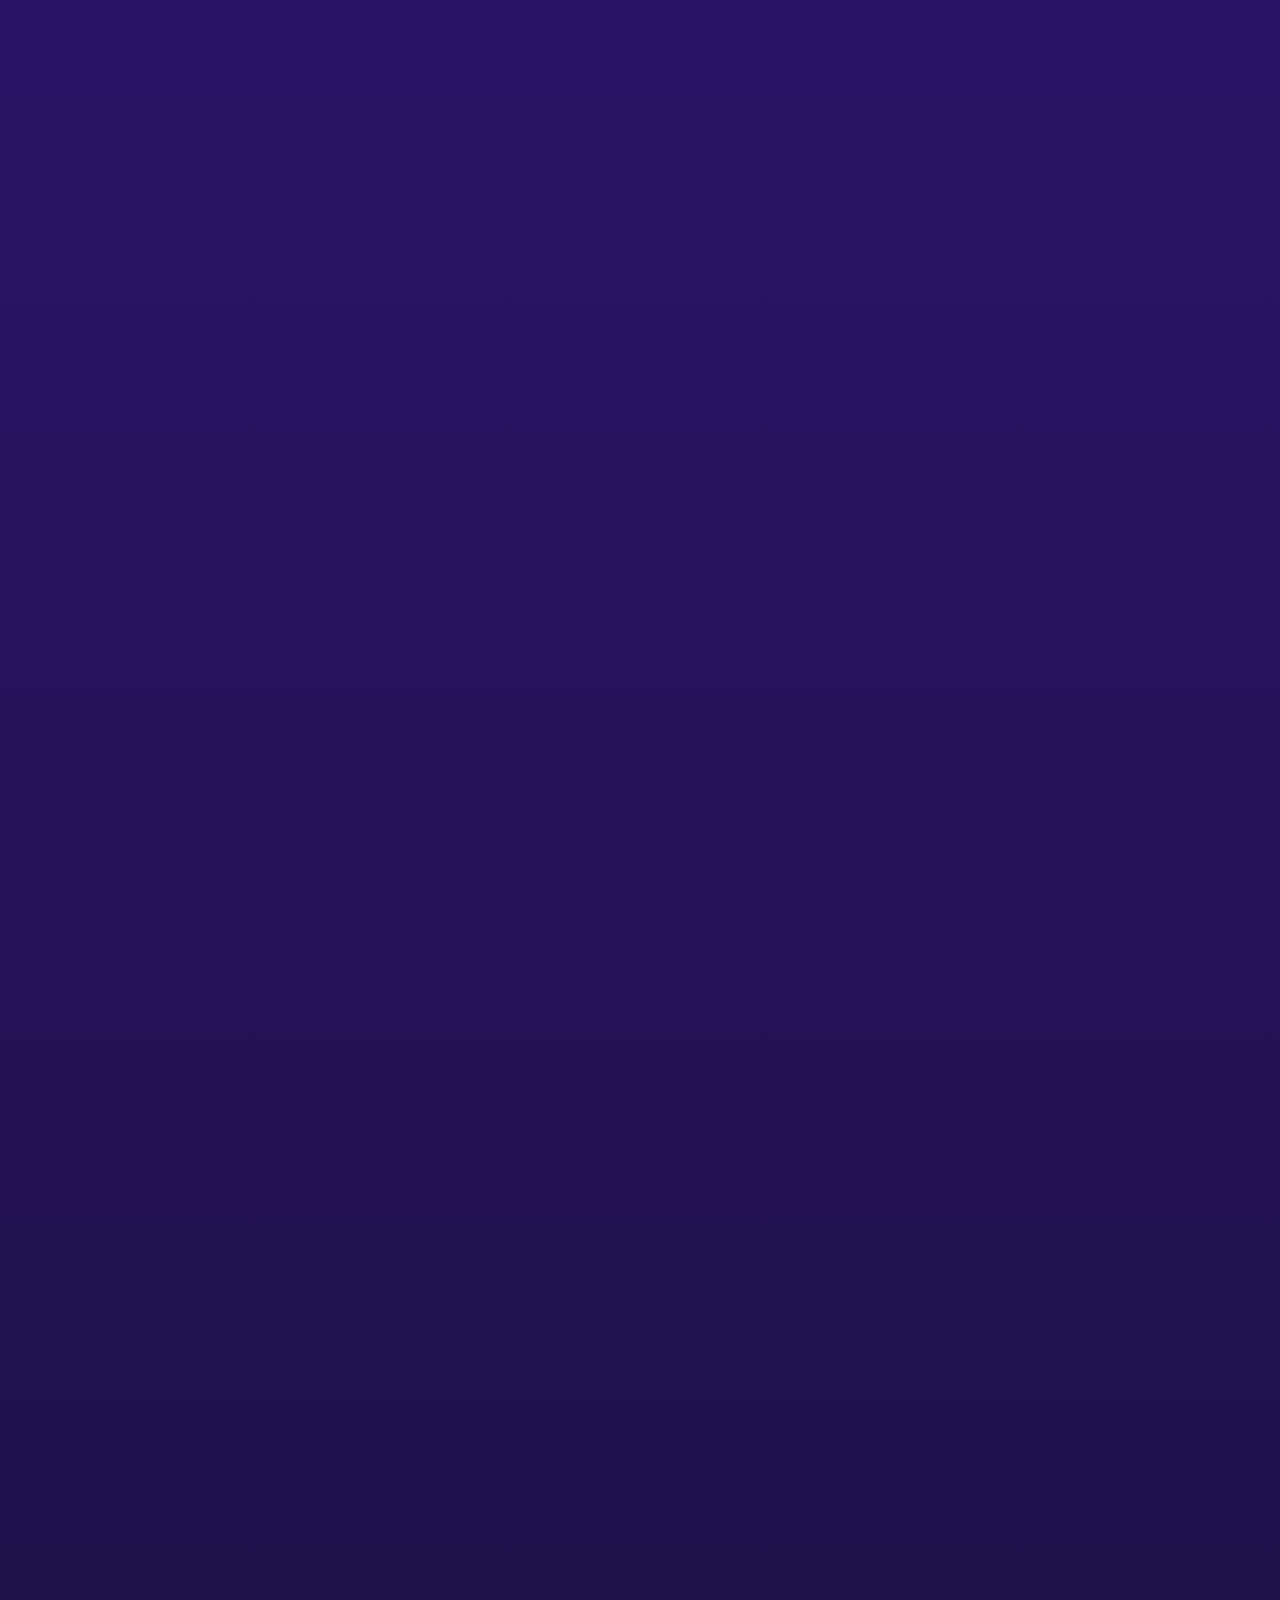
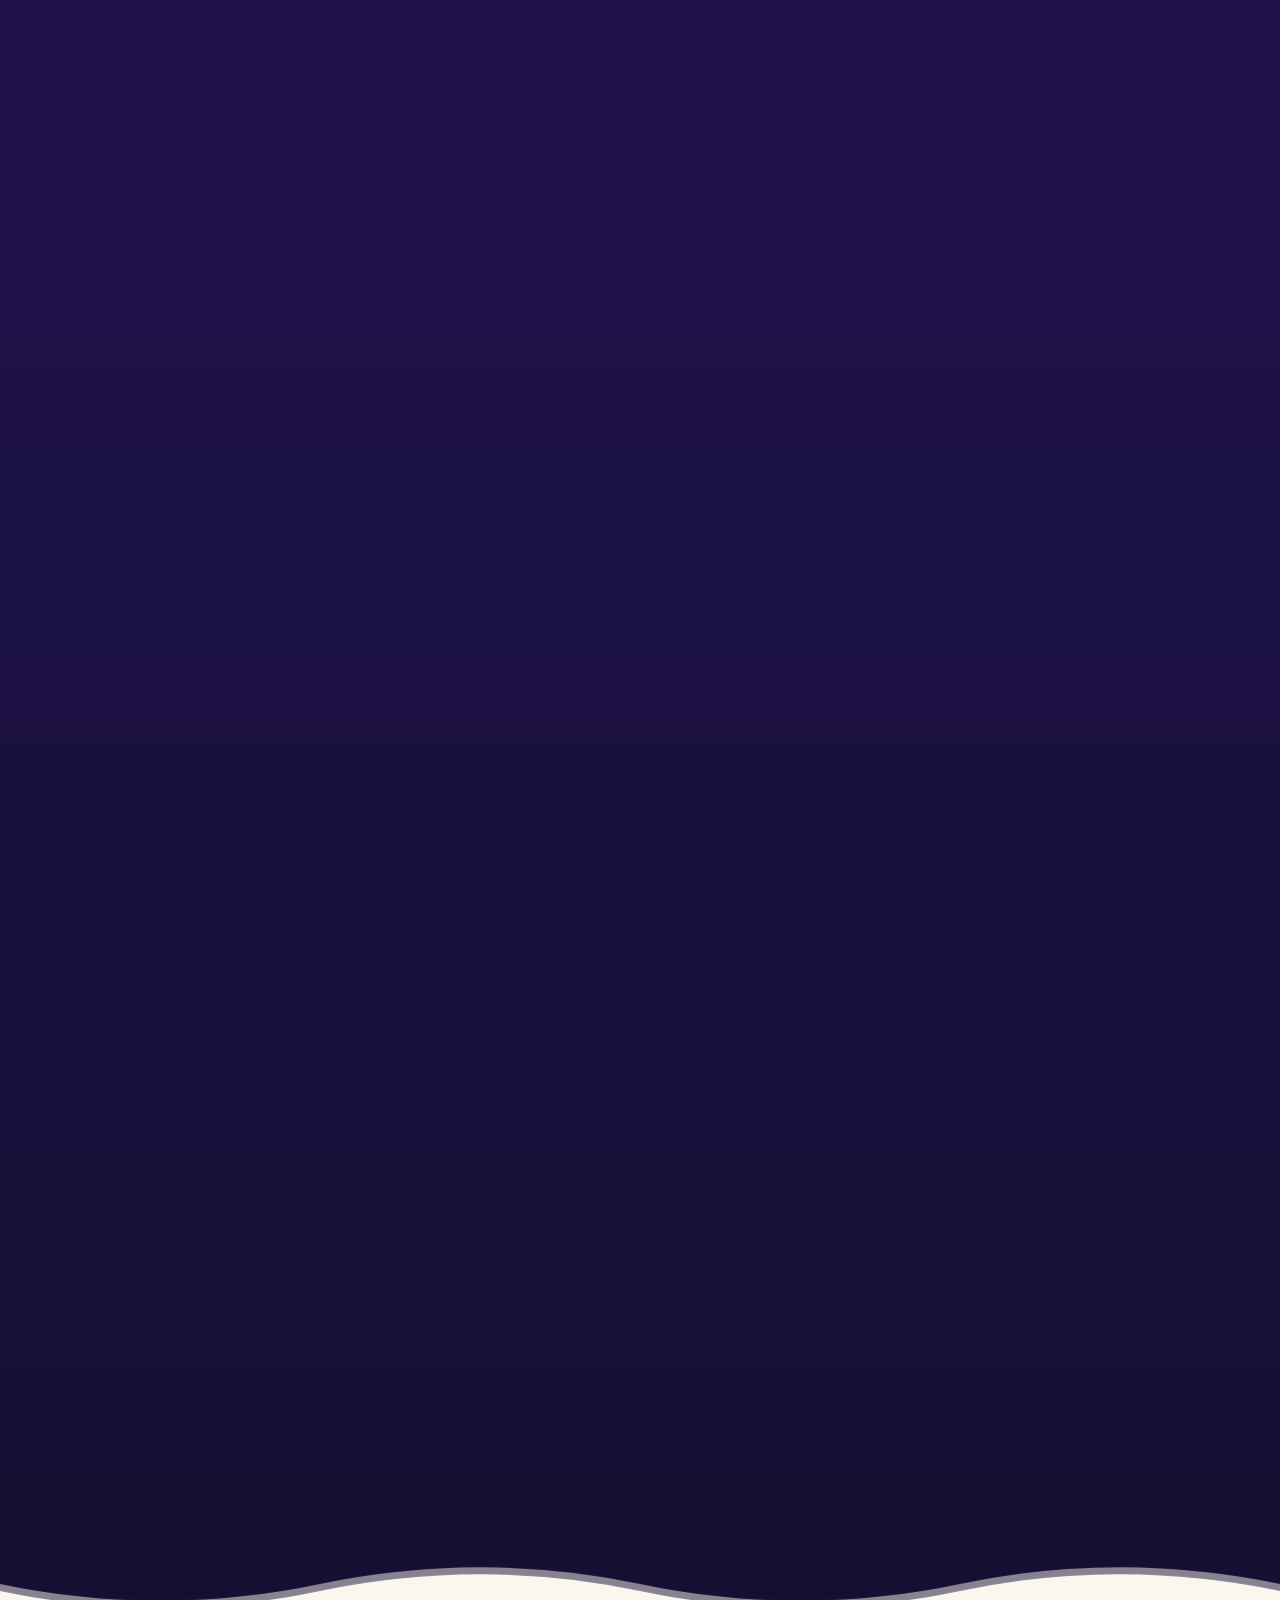
==== commit 06807a90: "Add files via upload" ====
--- a/index.html
+++ b/index.html
@@ -138,8 +138,15 @@
 #lgov-body h4{font:800 11px var(--sans);letter-spacing:.16em;color:var(--lime);margin:22px 0 8px}
 #lgov-body p{color:var(--mut);font-size:15px;line-height:1.75}
 #lgov-body small{color:var(--mut);display:block}
+.ltabs{display:flex;gap:10px;margin-bottom:20px;flex-wrap:wrap}.lt{padding:9px 15px;border-radius:99px;border:1px solid var(--line);background:none;font:600 13px var(--sans);color:var(--mut);cursor:pointer}.lt.on{background:var(--vio);color:#fff;border-color:var(--vio)}
 @media(prefers-reduced-motion:reduce){*{animation:none!important;transition:none!important}.rv{opacity:1;transform:none;filter:none}.w i{transform:none}.hero p.lead,.hero .btn{opacity:1}}
 #gl{position:fixed;inset:0;width:100%;height:100%;z-index:0;pointer-events:none}
+[data-theme="dark"] #gl{display:none}
+.dd{position:relative}
+.ddmenu{position:absolute;top:140%;left:0;background:var(--card);border:1px solid var(--line);border-radius:16px;padding:10px;min-width:220px;box-shadow:0 24px 50px -22px #0008;opacity:0;pointer-events:none;transform:translateY(-6px);transition:.25s;z-index:60}
+.dd:hover .ddmenu{opacity:1;pointer-events:all;transform:none}
+.ddmenu a{display:block;padding:9px 12px;border-radius:9px;font-size:14px;color:var(--mut)}
+.ddmenu a:hover{background:color-mix(in srgb,var(--vio) 14%,transparent);color:var(--ink)}
 .mq{padding:34px 0;border-block:0;background:linear-gradient(90deg,#0d0e13,#0d0e1300 12%,#0d0e1300 88%,#0d0e13),linear-gradient(#ffffff08,#ffffff03)}
 .mq::before,.mq::after{content:"";position:absolute;left:0;right:0;height:1px;background:linear-gradient(90deg,transparent,var(--vio),var(--lime),var(--cor),transparent);opacity:.6}.mq::before{top:0}.mq::after{bottom:0}
 .mq #mqt{display:flex;align-items:center;gap:36px;width:max-content;font:inherit;animation:mq 46s linear infinite}.mq:hover #mqt{animation-play-state:paused}
@@ -160,6 +167,8 @@
 .pg span{display:block;text-align:center;font-size:44px;color:var(--vio);animation:spin 6s linear infinite}.pg b{display:block;position:relative;z-index:1;font:300 italic clamp(44px,9vw,130px) var(--serif);letter-spacing:-.03em}
 /* ===== v4: light luxe theme, open type, water+fire, perf ===== */
 :root{--bg:#fbf7ef;--ink:#1b1536;--mut:#5f5a78;--lime:#ff5a36;--vio:#6a3df0;--cor:#ff8a3d;--card:#fffdf8;--line:#1b153624}
+:root[data-theme="dark"]{--bg:#150f33;--ink:#fff9f0;--mut:#c4bde3;--card:#201848;--line:#ffffff26;--lime:#ffb454;--vio:#9b7bff}
+html{transition:background-color .4s}
 .dk{--bg:#150f33;--ink:#fff9f0;--mut:#c4bde3;--card:#201848;--line:#ffffff26;--lime:#ffb454;--vio:#9b7bff;background:#150f33;color:var(--ink)}
 body{font-size:18px;line-height:1.8}.shell{width:min(1180px,90%)}
 h1,h2,h3{font-weight:400;letter-spacing:-.02em;line-height:1.12}h1{font-size:clamp(50px,8vw,120px);line-height:1.08}h2{font-size:clamp(38px,5.6vw,88px)}
@@ -172,7 +181,13 @@
 details{padding:30px 0}details p{line-height:1.85;font-size:17px}.faq{gap:90px}.chap h2{text-shadow:none;line-height:1.12}.chap p{font-size:19px;margin-top:28px}.ci h2{line-height:1.1}
 .btn{background:linear-gradient(120deg,#6a3df0,#b43cf0 55%,#ff5a36);color:#fff;box-shadow:0 16px 40px -14px #6a3df0}
 .grad{background-image:linear-gradient(100deg,#6a3df0,#19b8c9,#ff5a36,#f5b83d,#6a3df0);background-size:300%;-webkit-background-clip:text;background-clip:text}
-nav.s{background:#fbf7efee;backdrop-filter:none;box-shadow:0 1px 0 var(--line)}.brand i{width:44px;height:44px;background:none}.brand i svg{width:44px;height:44px}
+nav.s{background:color-mix(in srgb,var(--bg) 88%,transparent);backdrop-filter:blur(14px) saturate(160%);box-shadow:0 1px 0 var(--line)}
+nav{background:color-mix(in srgb,var(--bg) 62%,transparent);backdrop-filter:blur(14px) saturate(160%);border-bottom:1px solid var(--line)}
+.tgl{position:relative;width:40px;height:40px;border-radius:50%;border:1px solid var(--line);background:color-mix(in srgb,var(--bg) 70%,transparent);display:grid;place-items:center;color:var(--ink);cursor:pointer;flex:0 0 auto}
+.tgl svg{position:absolute;width:18px;height:18px;stroke:currentColor;stroke-width:1.8;stroke-linecap:round;stroke-linejoin:round;fill:none}
+.tgl .i-moon{fill:currentColor;stroke:none;display:none}
+[data-theme="dark"] .tgl .i-sun{display:none}
+[data-theme="dark"] .tgl .i-moon{display:block}.brand i{width:44px;height:44px;background:none}.brand i svg{width:44px;height:44px}
 #cur{background:#6a3df0;mix-blend-mode:normal}#cur2{border-color:#ff5a36;mix-blend-mode:normal}
 #bg{z-index:2}.tag{background:#fffdf8e6;backdrop-filter:none;color:var(--ink)}.stage::before{filter:none}.fp{backdrop-filter:none;background:#fffdf8;color:#1b1536;--ink:#1b1536;--mut:#5f5a78;--line:#1b153630;--lime:#ff5a36}.fp label{margin-bottom:24px}input,select,textarea{background:#fbf7ef;color:#1b1536}
 .rv{filter:none;transform:translateY(40px);transition-duration:.9s}.rv.in{transform:none}
@@ -201,8 +216,9 @@
 </style></head><body class="lk">
 <canvas id="gl"></canvas><div id="ld"><div><div class="lb">PROFESSIONAL BOOK WRITING</div><div class="ll"><i></i><i style="width:78%"></i><i style="width:90%"></i></div><div class="ln"><span id="lc">0</span><small>%</small></div><div class="lt">Once upon a story…</div></div></div><div id="pt"><div class="pg"><div><span>✳</span><b id="ptt"></b></div></div></div>
 <canvas id="bg"></canvas>
-<div id="lgov" class="lgov" aria-hidden="true"><div class="lgov-card"><button class="lgov-x" aria-label="Close">✕</button><div id="lgov-body"></div></div></div><div id="bar"></div><div id="cur"></div><div id="cur2"></div>
-<nav id="nav"><a class="brand" href="#home"><i>✦</i><span>PROFESSIONAL<br>BOOK WRITING</span></a><div class="links"><a href="#experience">The experience</a><a href="#services">Services</a><a href="#process">Process</a><a href="#showcase">Creative work</a><a href="#packages">Packages</a><a href="#faq">FAQs</a></div><a class="btn" href="https://wa.me/15126686838" target="_blank" rel="noopener" data-m>Let's talk ↗</a></nav>
+<div id="lgov" class="lgov" aria-hidden="true"><div class="lgov-card"><button class="lgov-x" aria-label="Close">✕</button><div id="lgov-body"></div></div></div>
+<div id="lead" class="lgov" aria-hidden="true"><div class="lgov-card"><button class="lgov-x" id="leadX" aria-label="Close">✕</button><small style="color:var(--lime);font:800 11px var(--sans);letter-spacing:.14em">RESERVE YOUR DISCOUNT</small><h3 style="margin:10px 0">Reserve your offer before you browse.</h3><p style="color:var(--mut);margin-bottom:20px">First-time clients get 50% off their first package. Returning clients get 10% off their next project.</p><div class="ltabs"><button type="button" class="lt on" data-txt="First-time client — 50% off">First-time · 50% off</button><button type="button" class="lt" data-txt="Returning client — 10% off">Returning · 10% off</button></div><form id="leadForm"><input name="name" placeholder="Full name" required minlength="2" style="margin-bottom:12px"><input name="email" type="email" placeholder="Email address" required style="margin-bottom:12px"><input type="hidden" name="offer" value="First-time client — 50% off"><button class="btn" type="submit">Reserve my discount ↗</button><p id="leadSt" style="margin-top:10px;font-size:13px;color:var(--lime)"></p></form></div></div><div id="bar"></div><div id="cur"></div><div id="cur2"></div>
+<nav id="nav"><a class="brand" href="#home"><i>✦</i><span>PROFESSIONAL<br>BOOK WRITING</span></a><div class="links"><a href="#home">Home</a><a href="#about">About us</a><div class="dd"><a href="#services">Services ▾</a><div class="ddmenu"><a href="book-writing.html">Book Writing</a><a href="editing.html">Editing</a><a href="publishing.html">Publishing</a><a href="marketing.html">Marketing</a><a href="audiobook.html">Audiobook</a><a href="author-website.html">Author Website</a><a href="social-media.html">Social Media Marketing</a><a href="hardcopies.html">Hardcopies</a></div></div><a href="#packages">Packages</a><a href="#faq">FAQs</a><a href="#consultation">Contact us</a></div><div style="display:flex;gap:12px;align-items:center"><button class="tgl" id="tglBtn" aria-label="Toggle dark mode"><svg class="i-sun" viewBox="0 0 24 24"><circle cx="12" cy="12" r="4.5"/><path d="M12 2v3M12 19v3M4.2 4.2l2.1 2.1M17.7 17.7l2.1 2.1M2 12h3M19 12h3M4.2 19.8l2.1-2.1M17.7 6.3l2.1-2.1"/></svg><svg class="i-moon" viewBox="0 0 24 24"><path d="M21 12.8A9 9 0 1111.2 3 7 7 0 0021 12.8z"/></svg></button><a class="btn" href="https://wa.me/15126686838" target="_blank" rel="noopener" data-m>Let's talk ↗</a></div></nav>
 <main>
 <section class="hero" id="home"><div class="shell"><div>
 <div class="kick">FOR THE STORIES WORTH TELLING</div>
@@ -278,8 +294,20 @@
 
 <script>
 (()=>{const $=s=>document.querySelector(s),$$=s=>[...document.querySelectorAll(s)],L=(a,b,t)=>a+(b-a)*t,C=(v,a=0,b=1)=>Math.min(b,Math.max(a,v)),E=t=>t<.5?4*t*t*t:1-Math.pow(-2*t+2,3)/2,seg=(p,a,b)=>C((p-a)/(b-a));
-const KEY='46ffdcb2-e429-48ee-a2b6-dc4091a35fa0';/* Get this free at web3forms.com — sign up with Theuspublishers@gmail.com, then paste the access key it gives you here. */$('#y').textContent=new Date().getFullYear();
+const KEY='REPLACE_WITH_YOUR_ACCESS_KEY';
+const leadEl=$('#lead'),openLead=()=>leadEl.classList.add('on'),closeLead=()=>leadEl.classList.remove('on');
+$('#leadX').addEventListener('click',closeLead);leadEl.addEventListener('click',e=>{if(e.target===leadEl)closeLead()});
+$$('.lt').forEach(b=>b.addEventListener('click',()=>{$$('.lt').forEach(x=>x.classList.remove('on'));b.classList.add('on');$('#leadForm').offer.value=b.dataset.txt}));
+let leadSeen=null;try{leadSeen=localStorage.getItem('pbw-lead-seen')}catch(e){}
+if(!leadSeen)setTimeout(openLead,3000);
+$('#leadForm').addEventListener('submit',async e=>{e.preventDefault();const lf=e.target,lst=$('#leadSt'),ld=new FormData(lf);
+if(!lf.name.value.trim()||!/^\S+@\S+\.\S+$/.test(lf.email.value)){lst.textContent='Please add your name and a valid email.';return}
+if(KEY.startsWith('REPLACE')){lst.textContent='Form not connected yet.';return}
+ld.append('access_key',KEY);lst.textContent='Sending…';try{const r=await fetch('https://api.web3forms.com/submit',{method:'POST',body:ld}),j=await r.json();if(j.success){lst.textContent='Reserved — we\'ll be in touch.';lf.reset();try{localStorage.setItem('pbw-lead-seen','1')}catch(e){}setTimeout(closeLead,1600)}else throw 0}catch{lst.textContent='Could not send right now.'}});/* Get this free at web3forms.com — sign up with Theuspublishers@gmail.com, then paste the access key it gives you here. */$('#y').textContent=new Date().getFullYear();
 const RM=matchMedia('(prefers-reduced-motion:reduce)').matches;
+let saved=null;try{saved=localStorage.getItem('pbw-theme')}catch(e){}
+const html0=document.documentElement;html0.dataset.theme=saved||(matchMedia('(prefers-color-scheme:dark)').matches?'dark':'light');
+$('#tglBtn').addEventListener('click',()=>{const nt=html0.dataset.theme==='dark'?'light':'dark';html0.dataset.theme=nt;try{localStorage.setItem('pbw-theme',nt)}catch(e){}});
 $$('.card[data-href]').forEach(c=>{c.style.cursor='pointer';c.addEventListener('click',()=>{location.href=c.dataset.href})});
 const CI=['<path d="M20 4c-7 0-12 4-13 11l-3 5 5-3c7-1 11-6 11-13zM8 16l7-7"/>','<path d="M12 6c-2-1.5-5-2-8-1.5v13c3-.5 6 0 8 1.5 2-1.5 5-2 8-1.5v-13c-3-.5-6 0-8 1.5zM12 6v13"/>','<path d="M12 3l6 9-4.5 8h-3L6 12zM12 3v9"/><circle cx="12" cy="13" r="1.3"/>','<path d="M12 3a9 9 0 100 18c1.5 0 2-1 1.5-2s0-2 1.5-2h2a3 3 0 003-3c0-5-4-11-8-11z"/><circle cx="8" cy="11" r=".9"/><circle cx="12" cy="7.5" r=".9"/><circle cx="16" cy="10" r=".9"/>','<path d="M4 14v-2a8 8 0 0116 0v2M4 14h3.5v6H6a2 2 0 01-2-2zM20 14h-3.5v6H18a2 2 0 002-2z"/>','<path d="M4 10v4h3l8 4V6L7 10zM18 9a4 4 0 010 6M7 14l1 5h2l-1-4"/>','<circle cx="12" cy="12" r="9"/><path d="M3 12h18M12 3c3 3 3 15 0 18M12 3c-3 3-3 15 0 18"/>','<circle cx="6" cy="7" r="2.2"/><circle cx="18" cy="6" r="2.2"/><circle cx="12" cy="17" r="2.2"/><path d="M7.8 8.3l3 7M16.3 7.4l-3 7.3M8.2 6.5l7.6-.7"/>','<path d="M7 8V4h10v4M6 17H5a2 2 0 01-2-2v-4a2 2 0 012-2h14a2 2 0 012 2v4a2 2 0 01-2 2h-1M7 14h10v6H7z"/>'];
 $$('.ic[data-ic]').forEach(e=>{e.innerHTML=`<svg viewBox="0 0 24 24">${CI[+e.dataset.ic].replace(/<(path|circle)/g,'<$1 pathLength="1"')}</svg>`});
@@ -331,7 +359,7 @@
 let pr=0,hp=0,tx=0;
 function frame(){const y=scrollY,vh=innerHeight;sv=L(sv,y-lastY,.12);lastY=y;
 cx=L(cx,mx,.12);cy=L(cy,my,.12);cur2.style.transform=`translate(${cx}px,${cy}px)`;
-bar.style.transform=`scaleX(${y/SH})`;nav.classList.toggle('s',y>60);const mq=$('#mqt');if(mq)mq.style.animationDuration=(46/(1+Math.min(Math.abs(sv)*.5,5)))+'s';
+bar.style.transform=`scaleX(${y/SH})`;nav.classList.toggle('s',y>60);
 draw();
 /* hero book follows cursor + scroll */
 const nx=(mx/innerWidth-.5),ny=(my/innerHeight-.5);hp=L(hp,y/vh,.1);
@@ -354,8 +382,7 @@
 chaps.forEach((c,i)=>{const s=i/3,e=(i+1)/3,m=(s+e)/2,t=C(1-Math.abs(q-m)/.2);const o=E(C(t*1.6));c.style.opacity=o;c.style.transform=`translateY(${(q<m?1:-1)*(1-o)*70}px) scale(${.92+o*.08})`;if(i===0&&q<.08){c.style.opacity=1;c.style.transform='none'}});
 $('#mt').style.transform=`scaleX(${q})`;$('#cn').textContent='0'+(q<.33?1:q<.66?2:3)+' / 03'}
 /* horizontal showcase */
-const hr=$('#showcase').getBoundingClientRect(),hq=C(-hr.top/(hr.height-vh));tx=L(tx,hq,.1);tr.style.transform=`translateX(${-tx*(tr.scrollWidth-innerWidth)}px)`;
-const cx2=innerWidth/2;$$('.cv').forEach(cv=>{const rc=cv.getBoundingClientRect();const d=Math.abs(rc.left+rc.width/2-cx2);const t2=C(1-d/(innerWidth*.42));cv.style.filter=`brightness(${18+t2*87}%) saturate(${25+t2*95}%)`;cv.style.transform=`scale(${.82+t2*.18})`;cv.style.boxShadow=`0 ${40+t2*20}px ${80+t2*20}px -20px #0009, 0 0 ${t2*90}px ${t2*22}px rgba(255,255,255,${t2*.4})`});
+const hr=$('#showcase').getBoundingClientRect();if(hr.bottom>0&&hr.top<vh*1.2){const hq=C(-hr.top/(hr.height-vh));tx=L(tx,hq,.1);tr.style.transform=`translateX(${-tx*(tr.scrollWidth-innerWidth)}px)`;const cx2=innerWidth/2;$$('.cv').forEach(cv=>{const rc=cv.getBoundingClientRect();const d=Math.abs(rc.left+rc.width/2-cx2);const t2=C(1-d/(innerWidth*.42));cv.style.filter=`brightness(${18+t2*87}%) saturate(${25+t2*95}%)`;cv.style.transform=`scale(${.82+t2*.18})`;cv.style.boxShadow=t2>.5?`0 0 ${t2*70}px ${t2*16}px rgba(255,255,255,${t2*.35})`:'0 20px 50px -20px #0009'});}
 /* process line */
 const sr=steps.getBoundingClientRect();sp.style.transform=`scaleY(${C((vh*.6-sr.top)/sr.height)})`;
 requestAnimationFrame(frame)}
@@ -417,7 +444,7 @@
 $$('[data-legal]').forEach(a=>a.addEventListener('click',e=>{e.preventDefault();openLegal(a.dataset.legal)}));
 lgov.addEventListener('click',e=>{if(e.target===lgov)closeLegal()});
 $('#lgov .lgov-x').addEventListener('click',closeLegal);
-addEventListener('keydown',e=>{if(e.key==='Escape')closeLegal()});
+addEventListener('keydown',e=>{if(e.key==='Escape'){closeLegal();closeLead()}});
 /* form */
 $('#f').addEventListener('submit',async e=>{e.preventDefault();const f=e.target,st=$('#st'),d=new FormData(f);
 const errs=[];if(!f.name.value.trim())errs.push('your name');if(!/^\S+@\S+\.\S+$/.test(f.email.value))errs.push('a valid email');if(!f.service.value)errs.push('a service');if(f.message.value.trim().length<10)errs.push('a bit more detail about your project');if(errs.length){st.textContent='Please add: '+errs.join(', ')+'.';return}
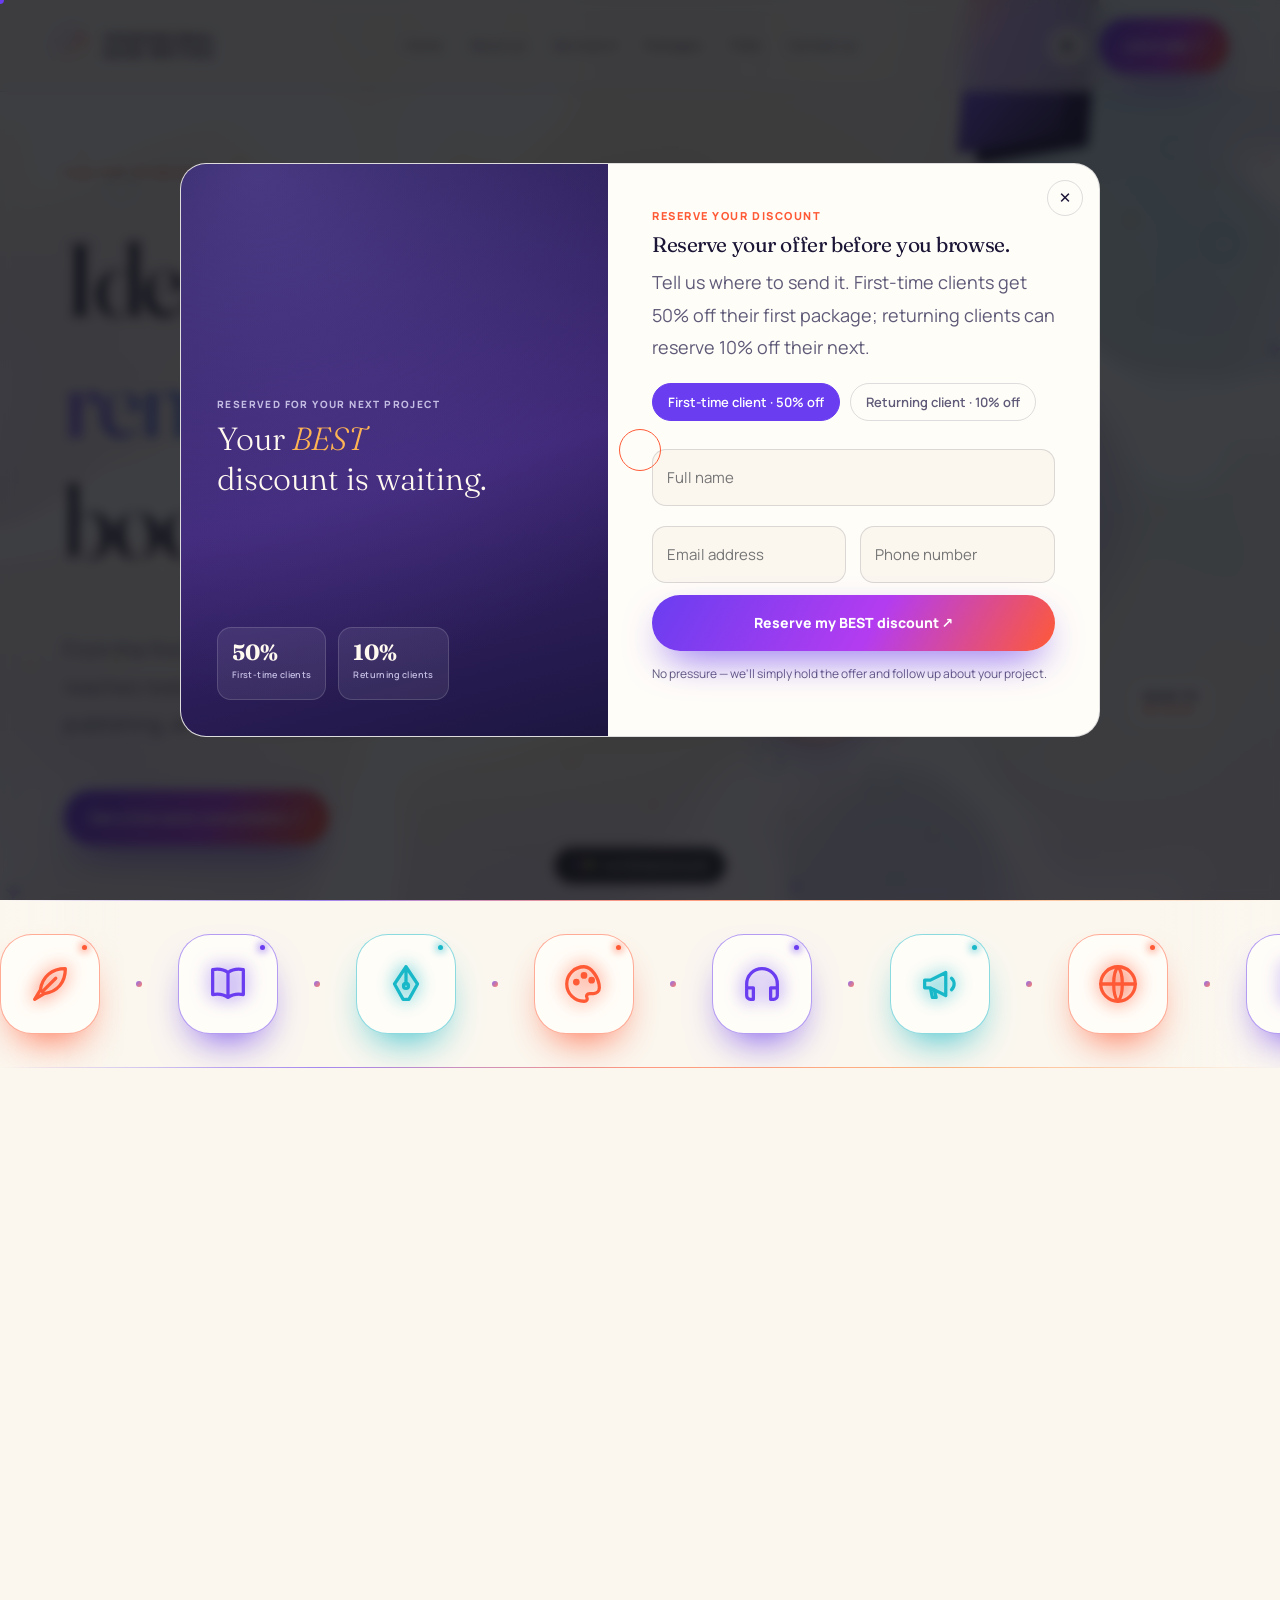
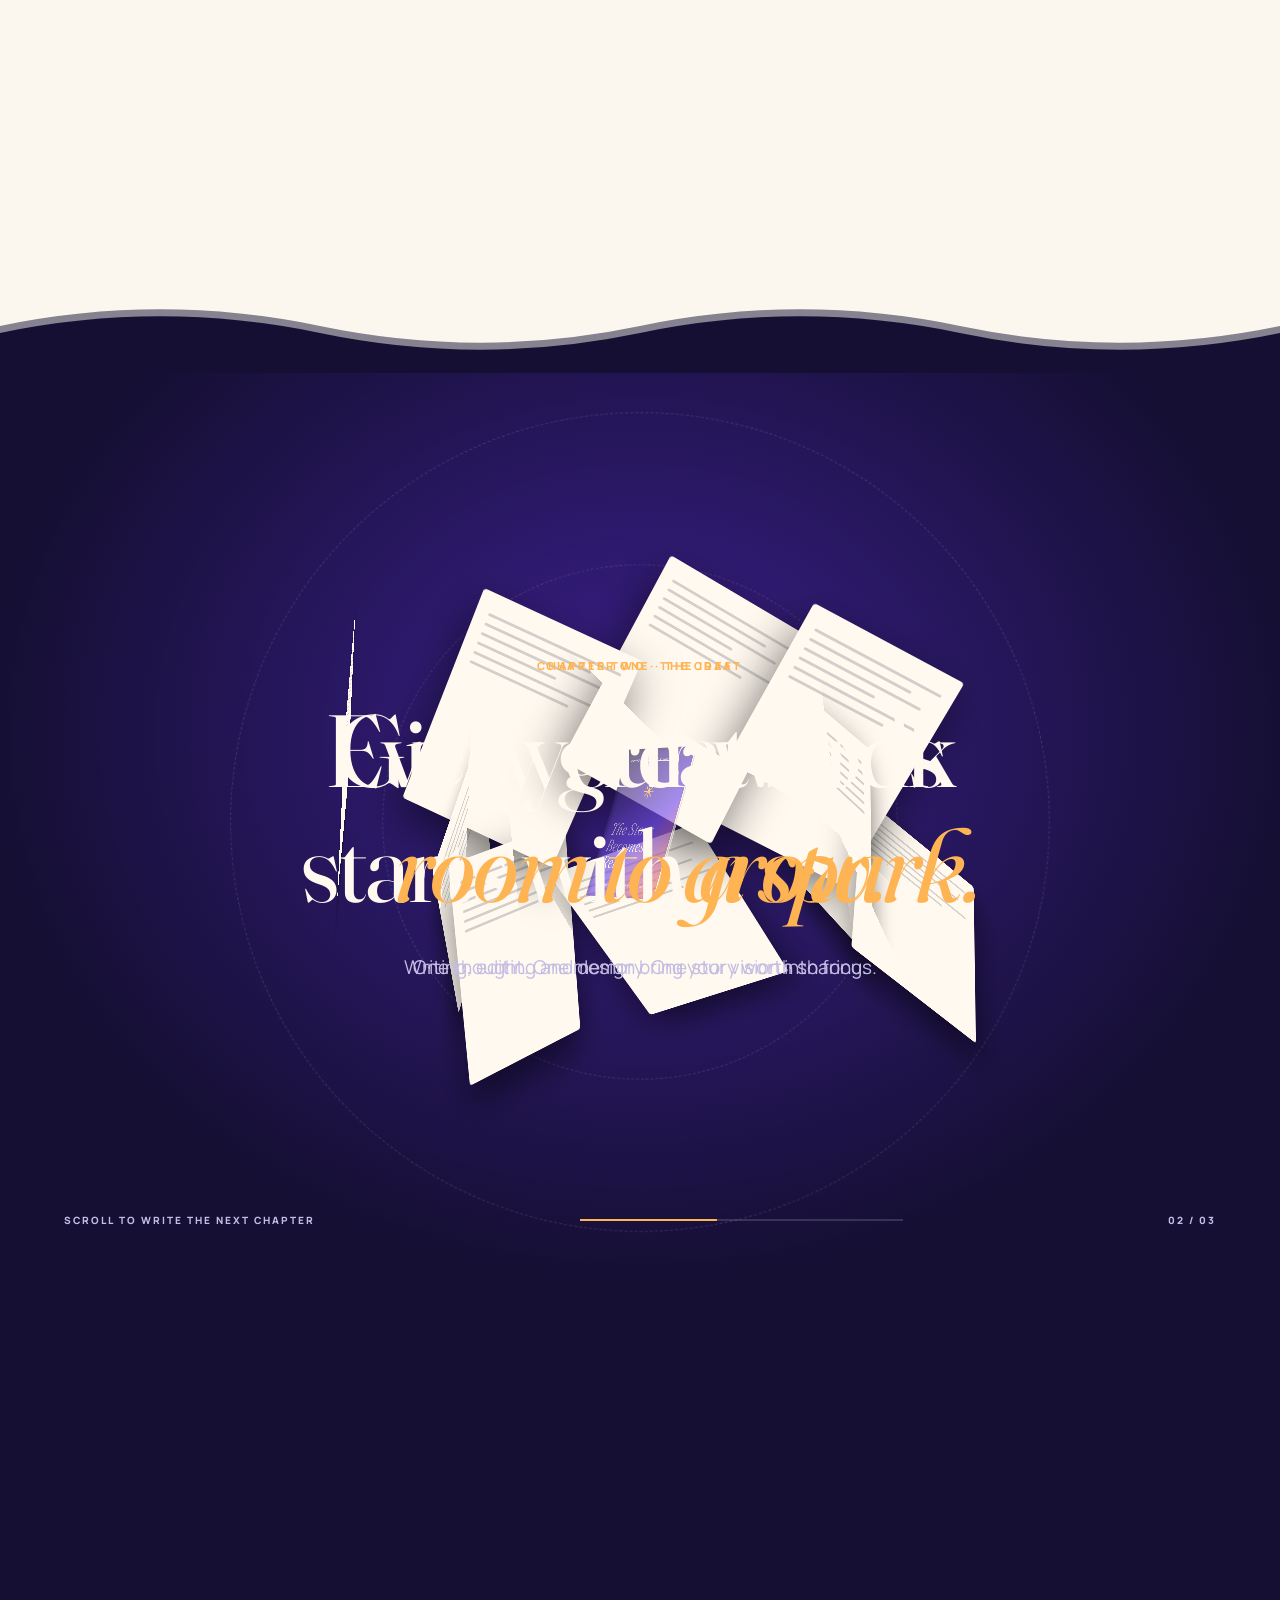
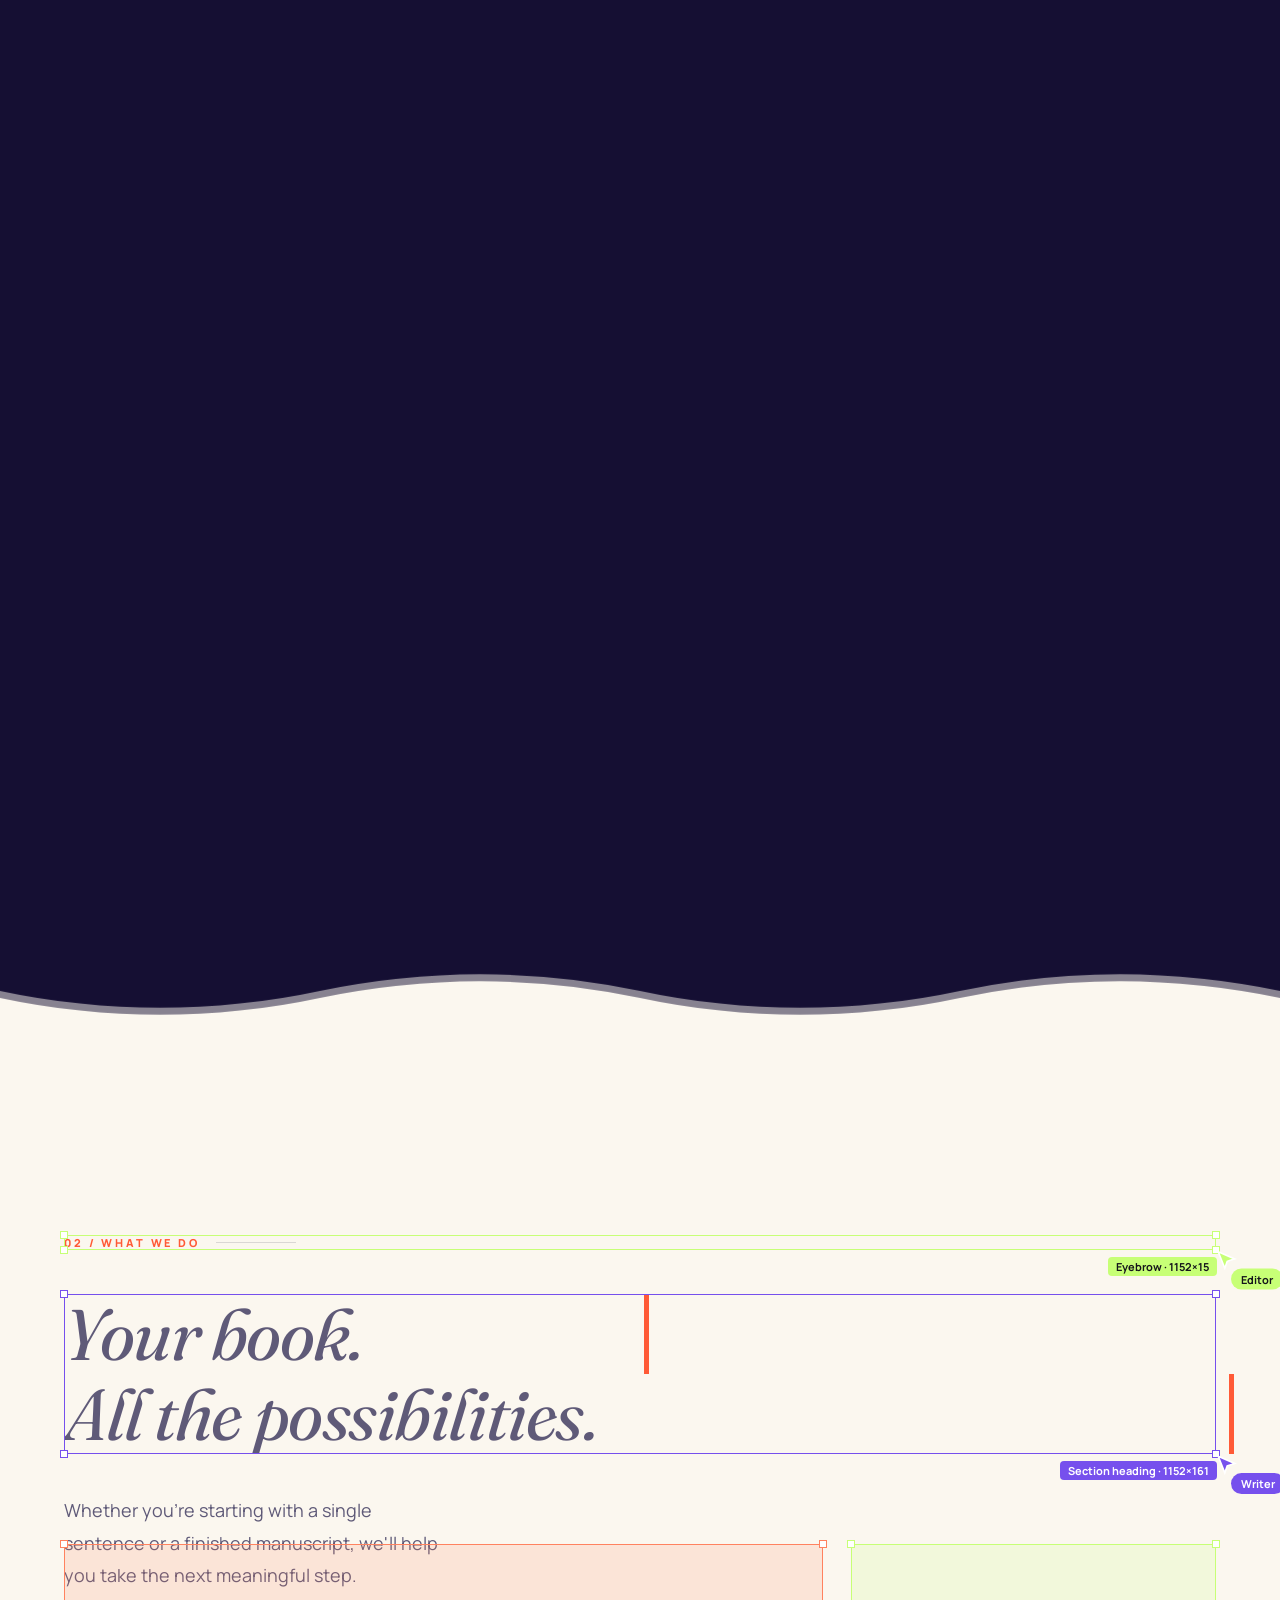
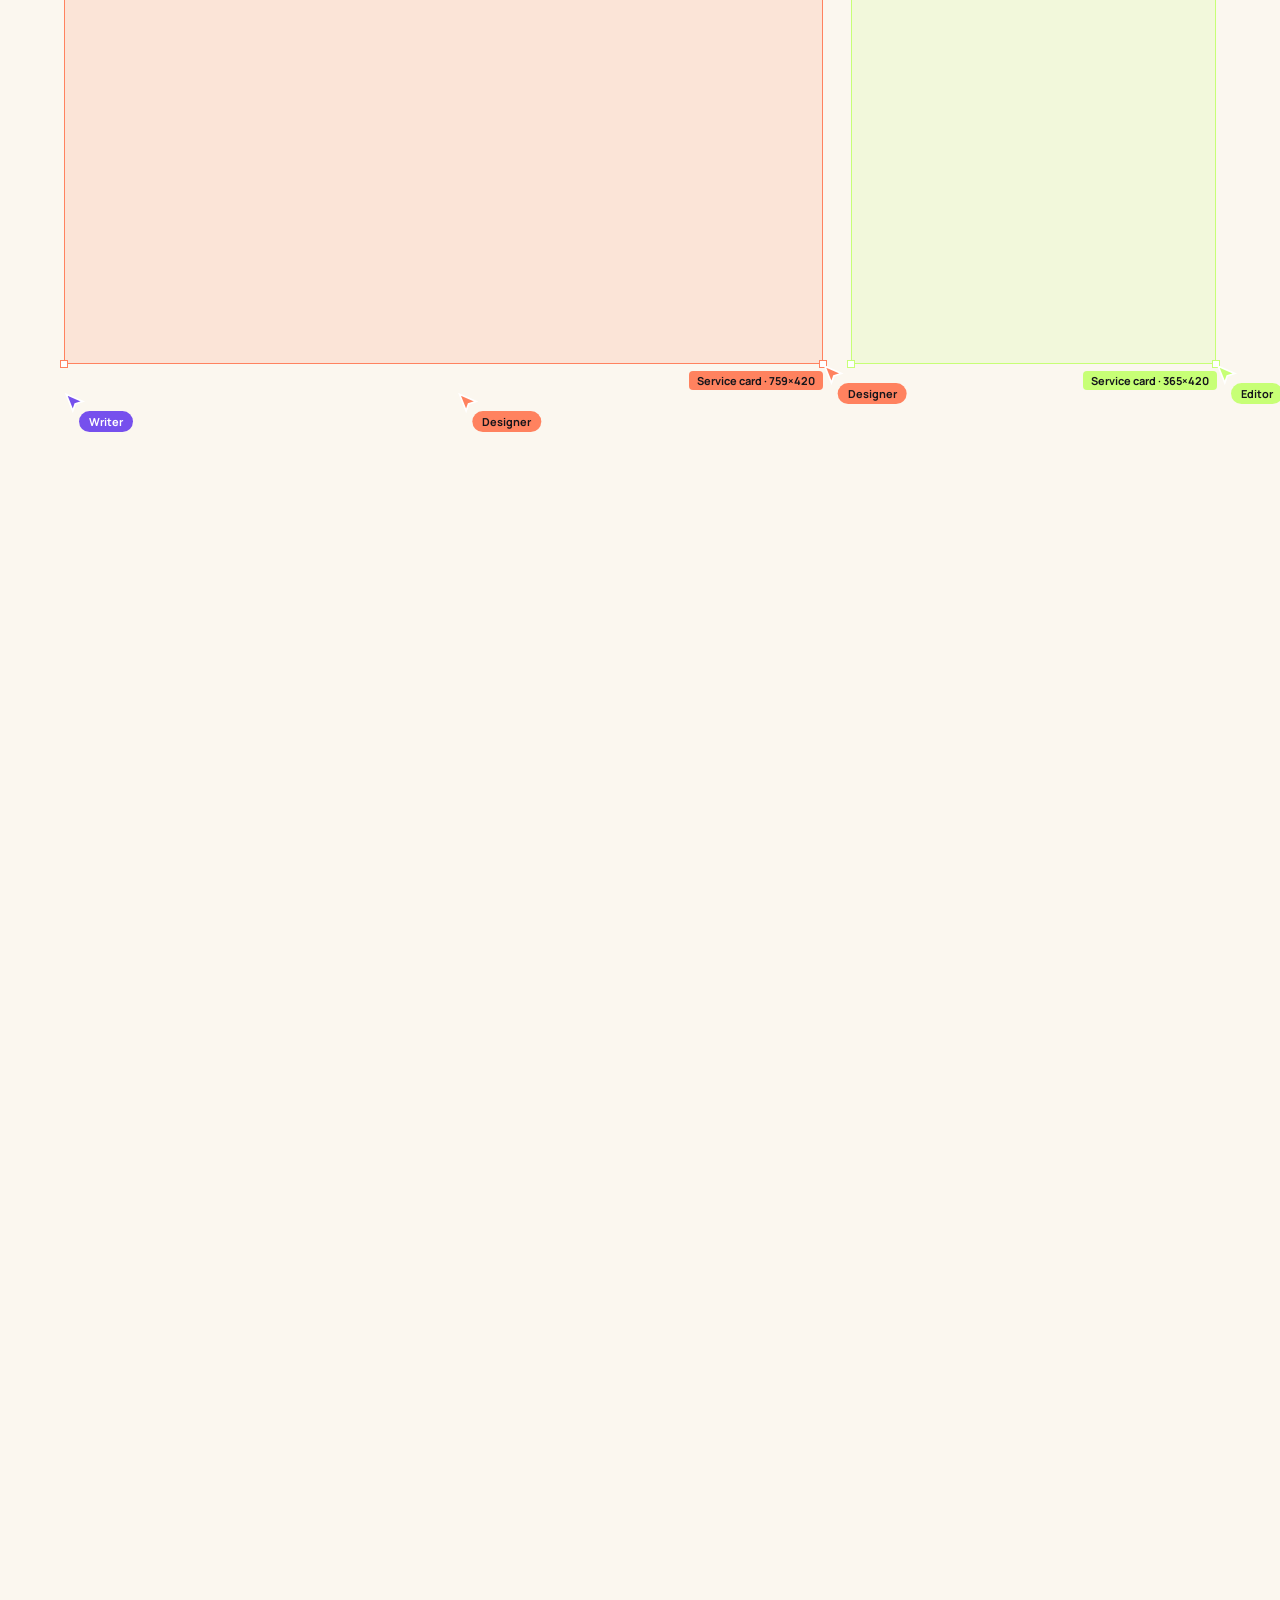
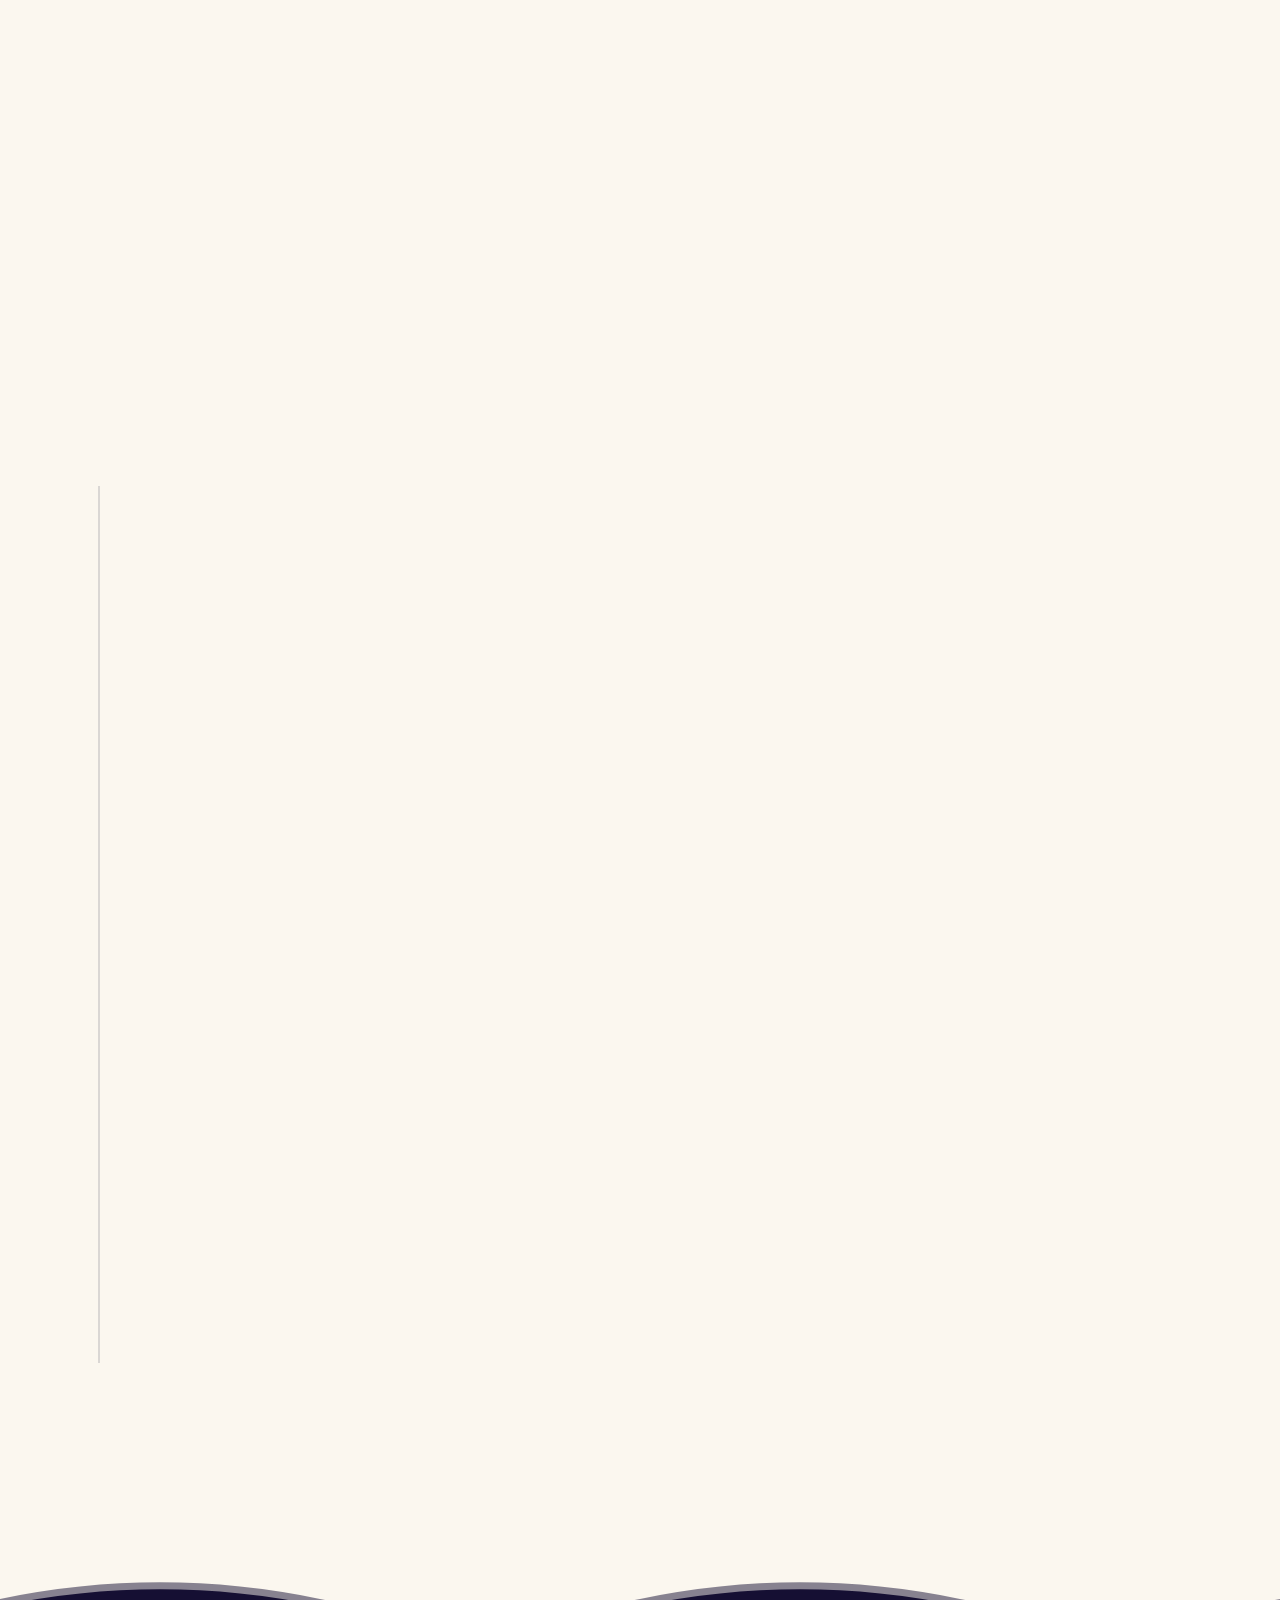
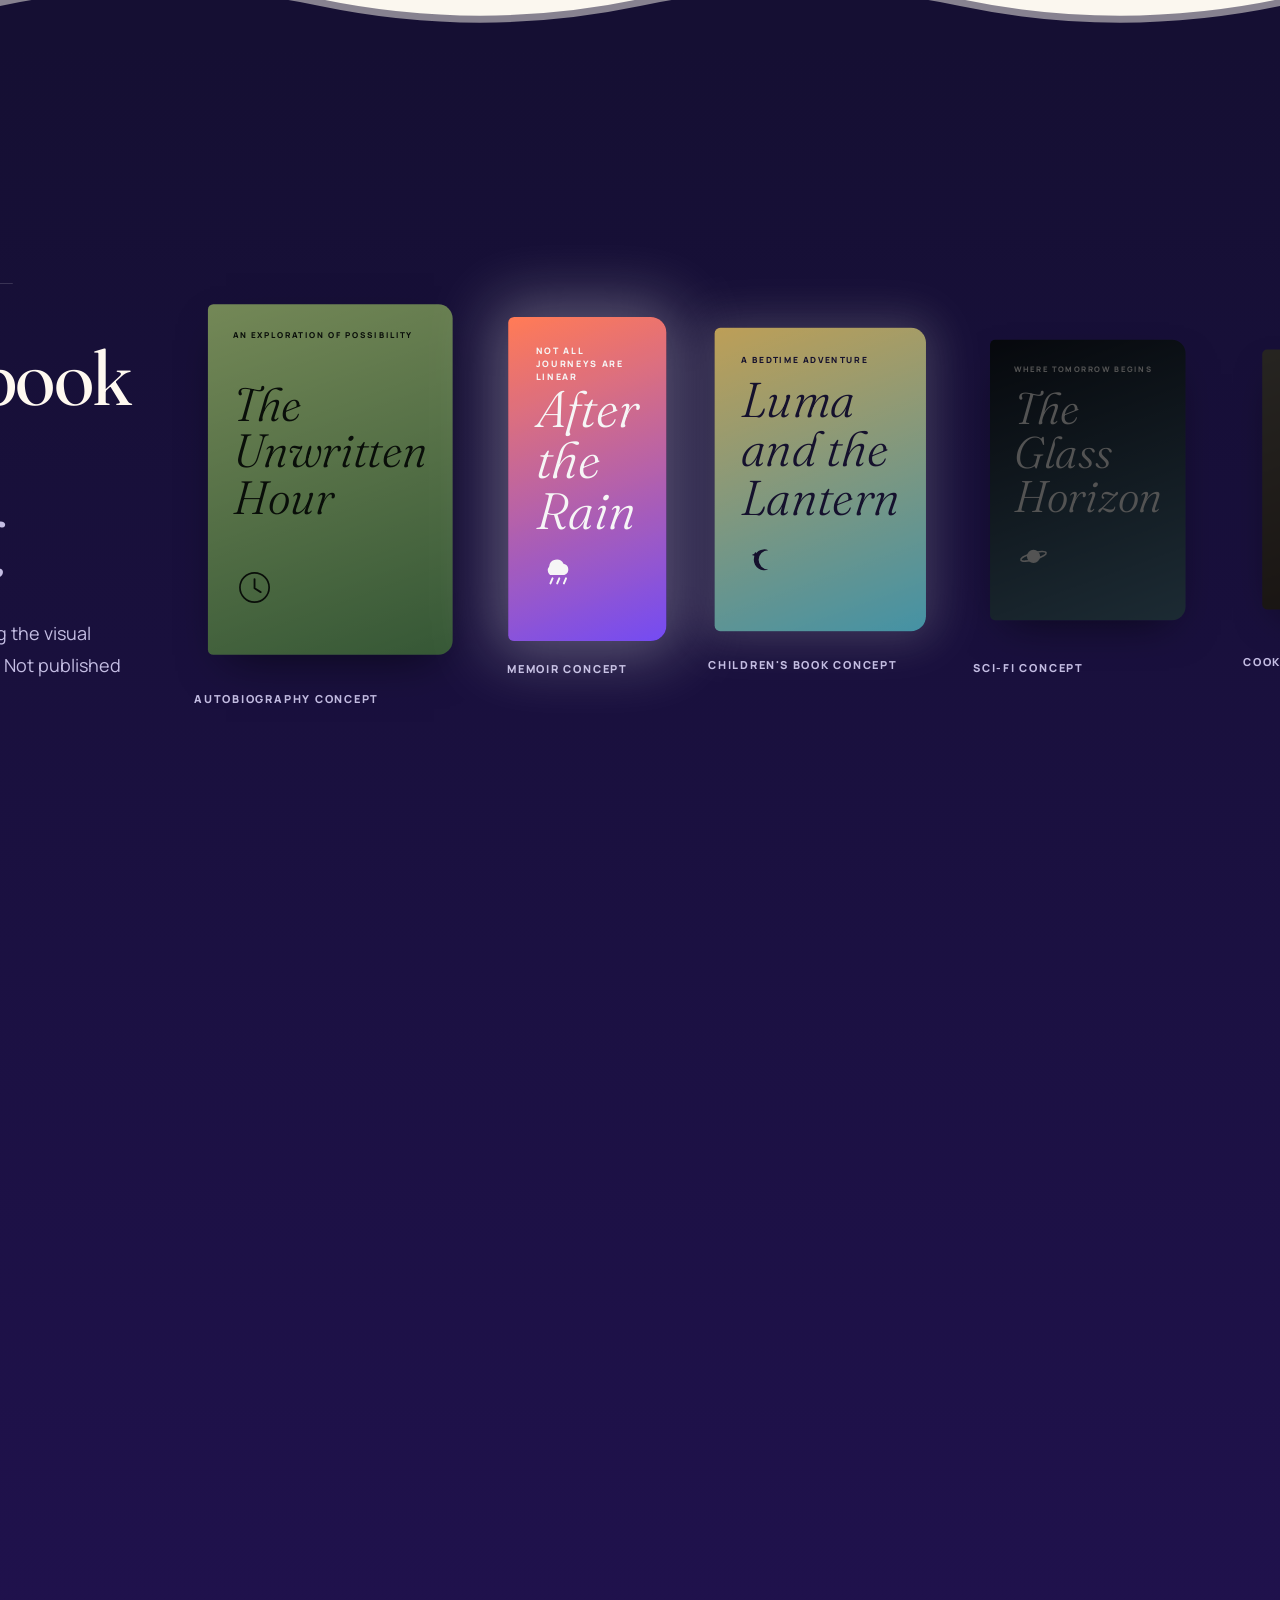
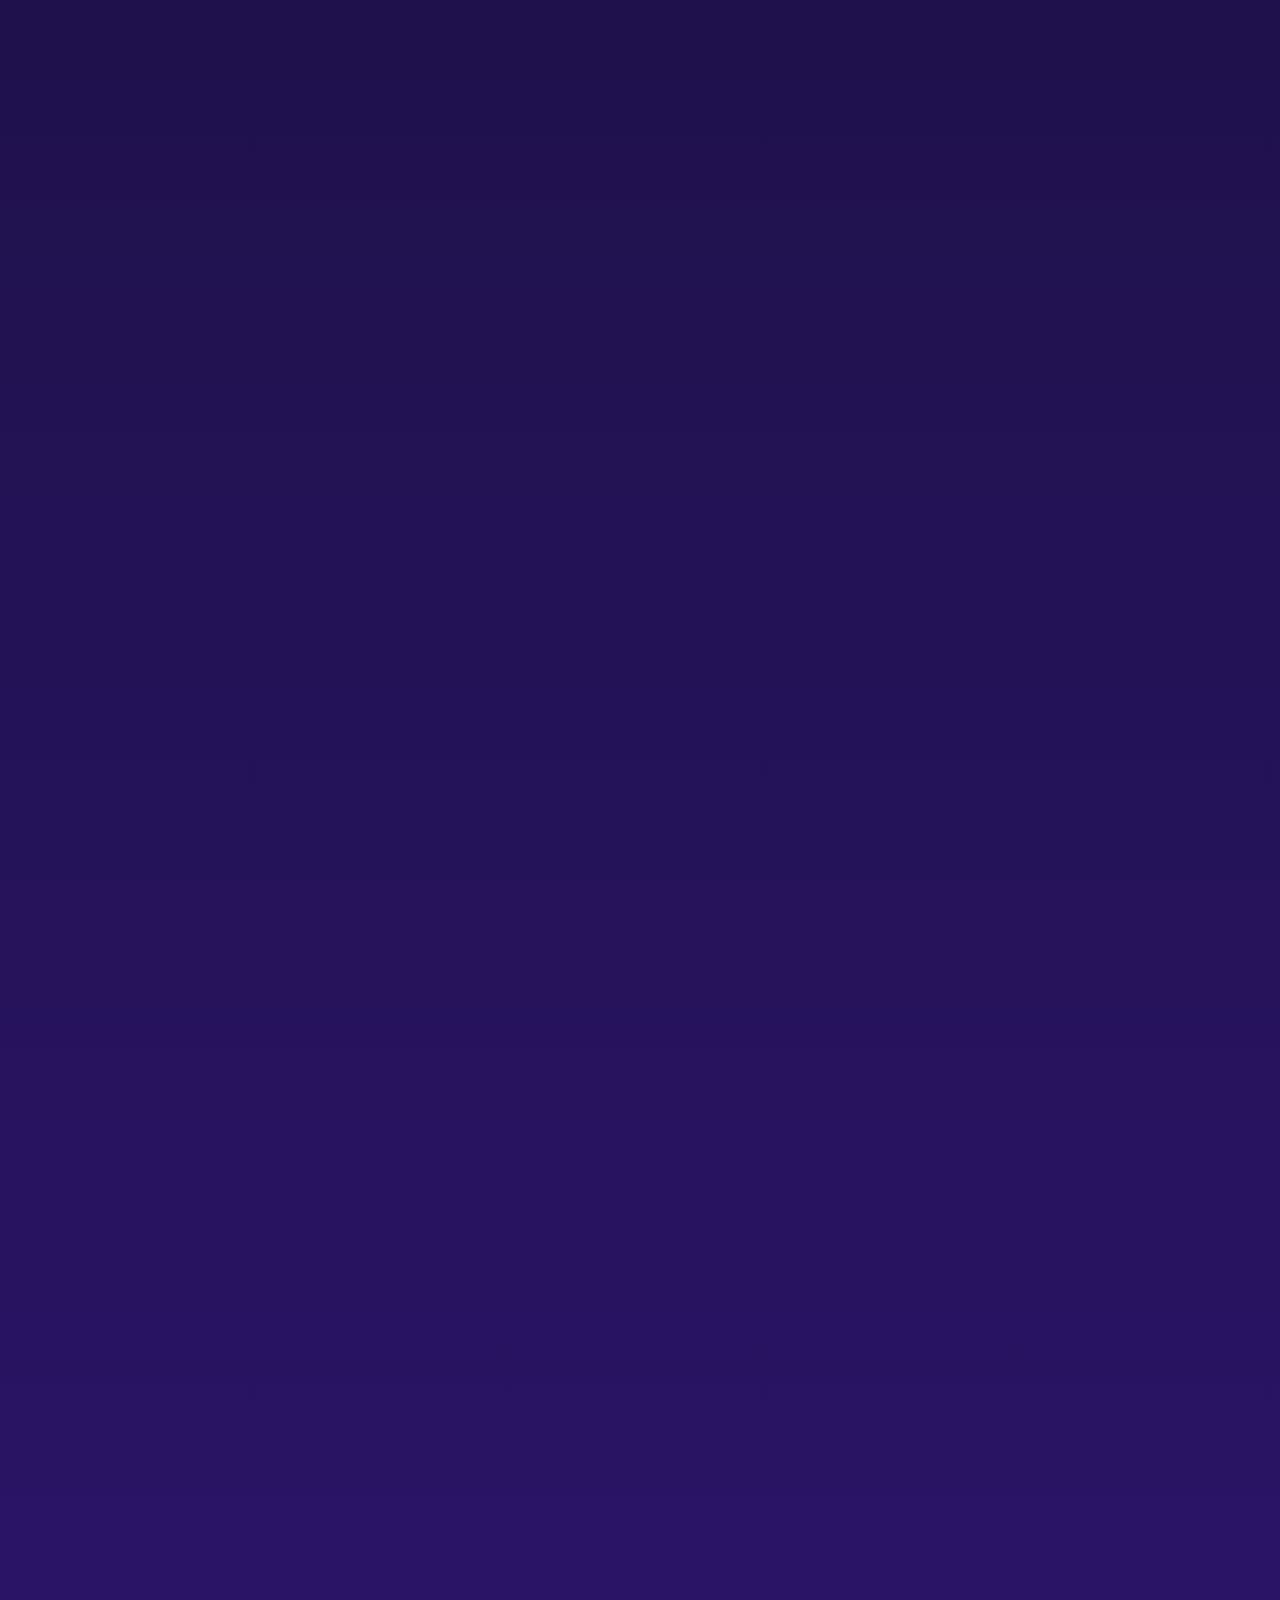
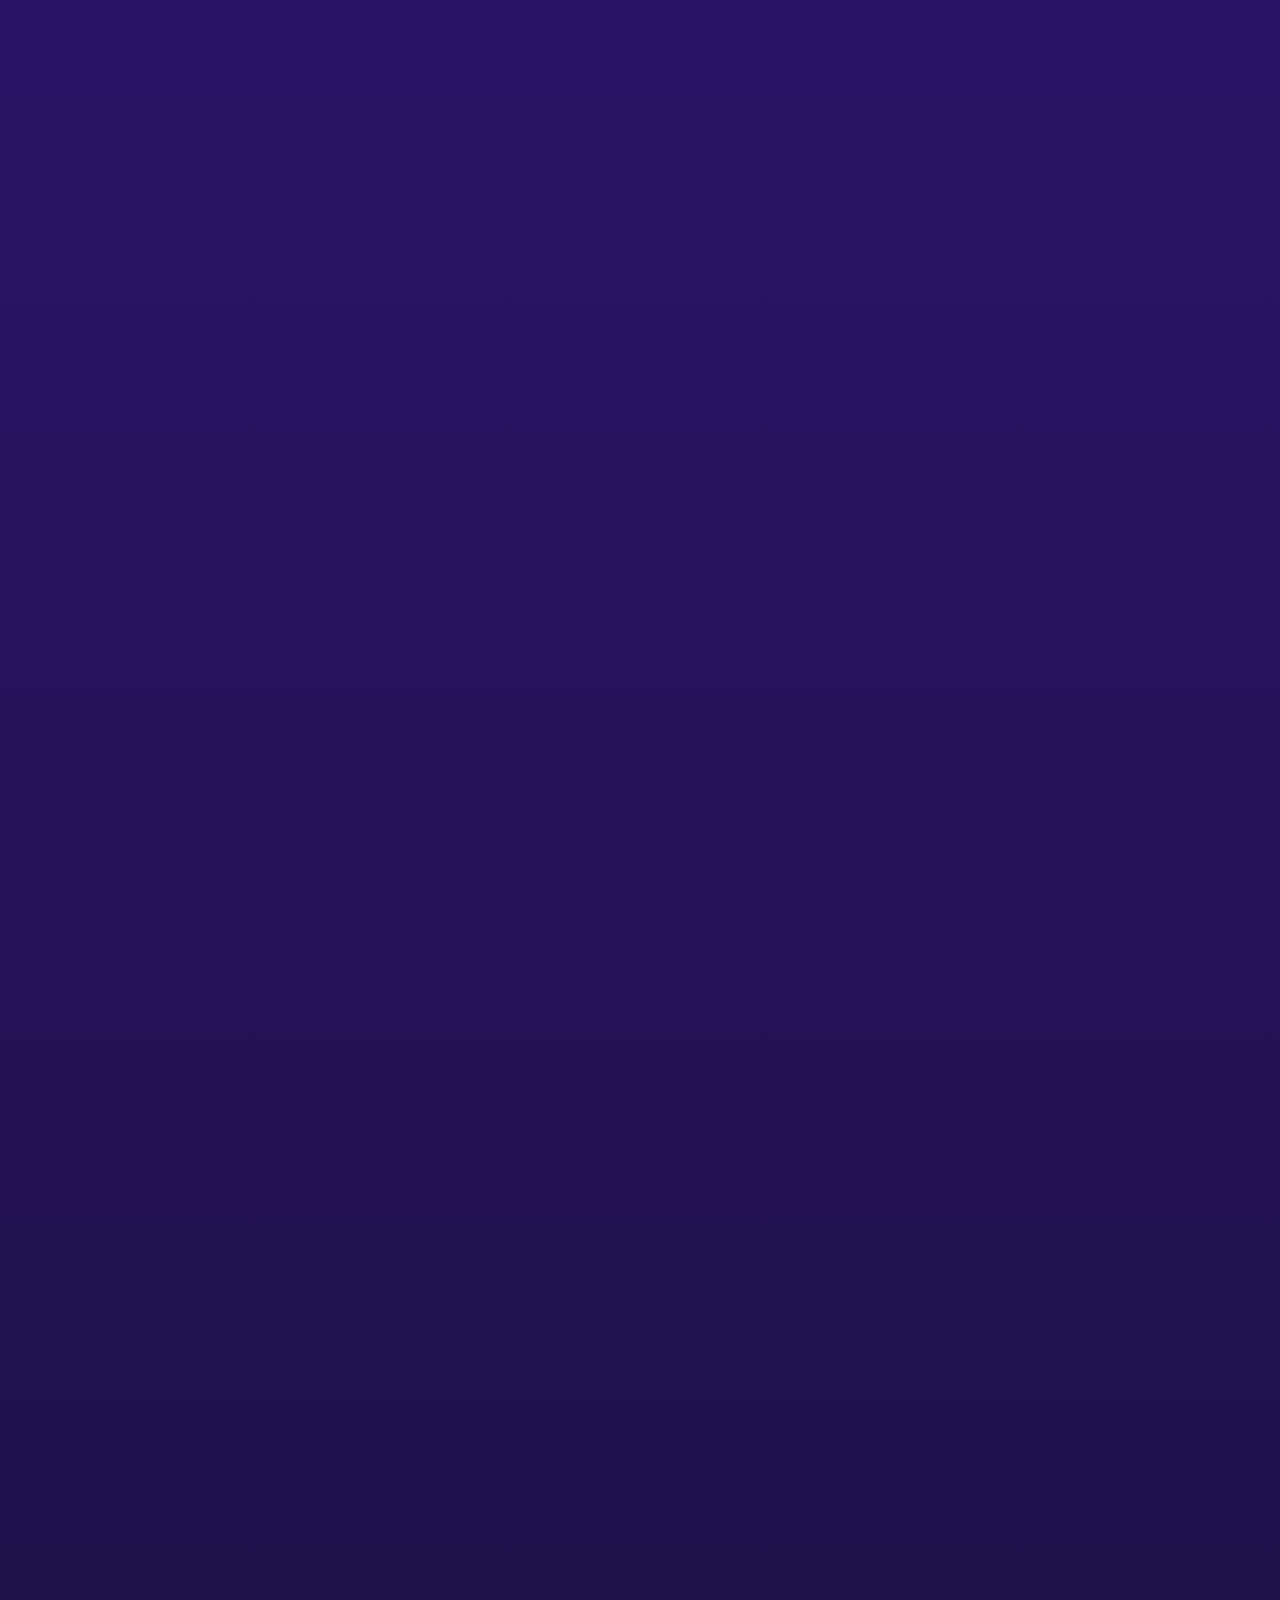
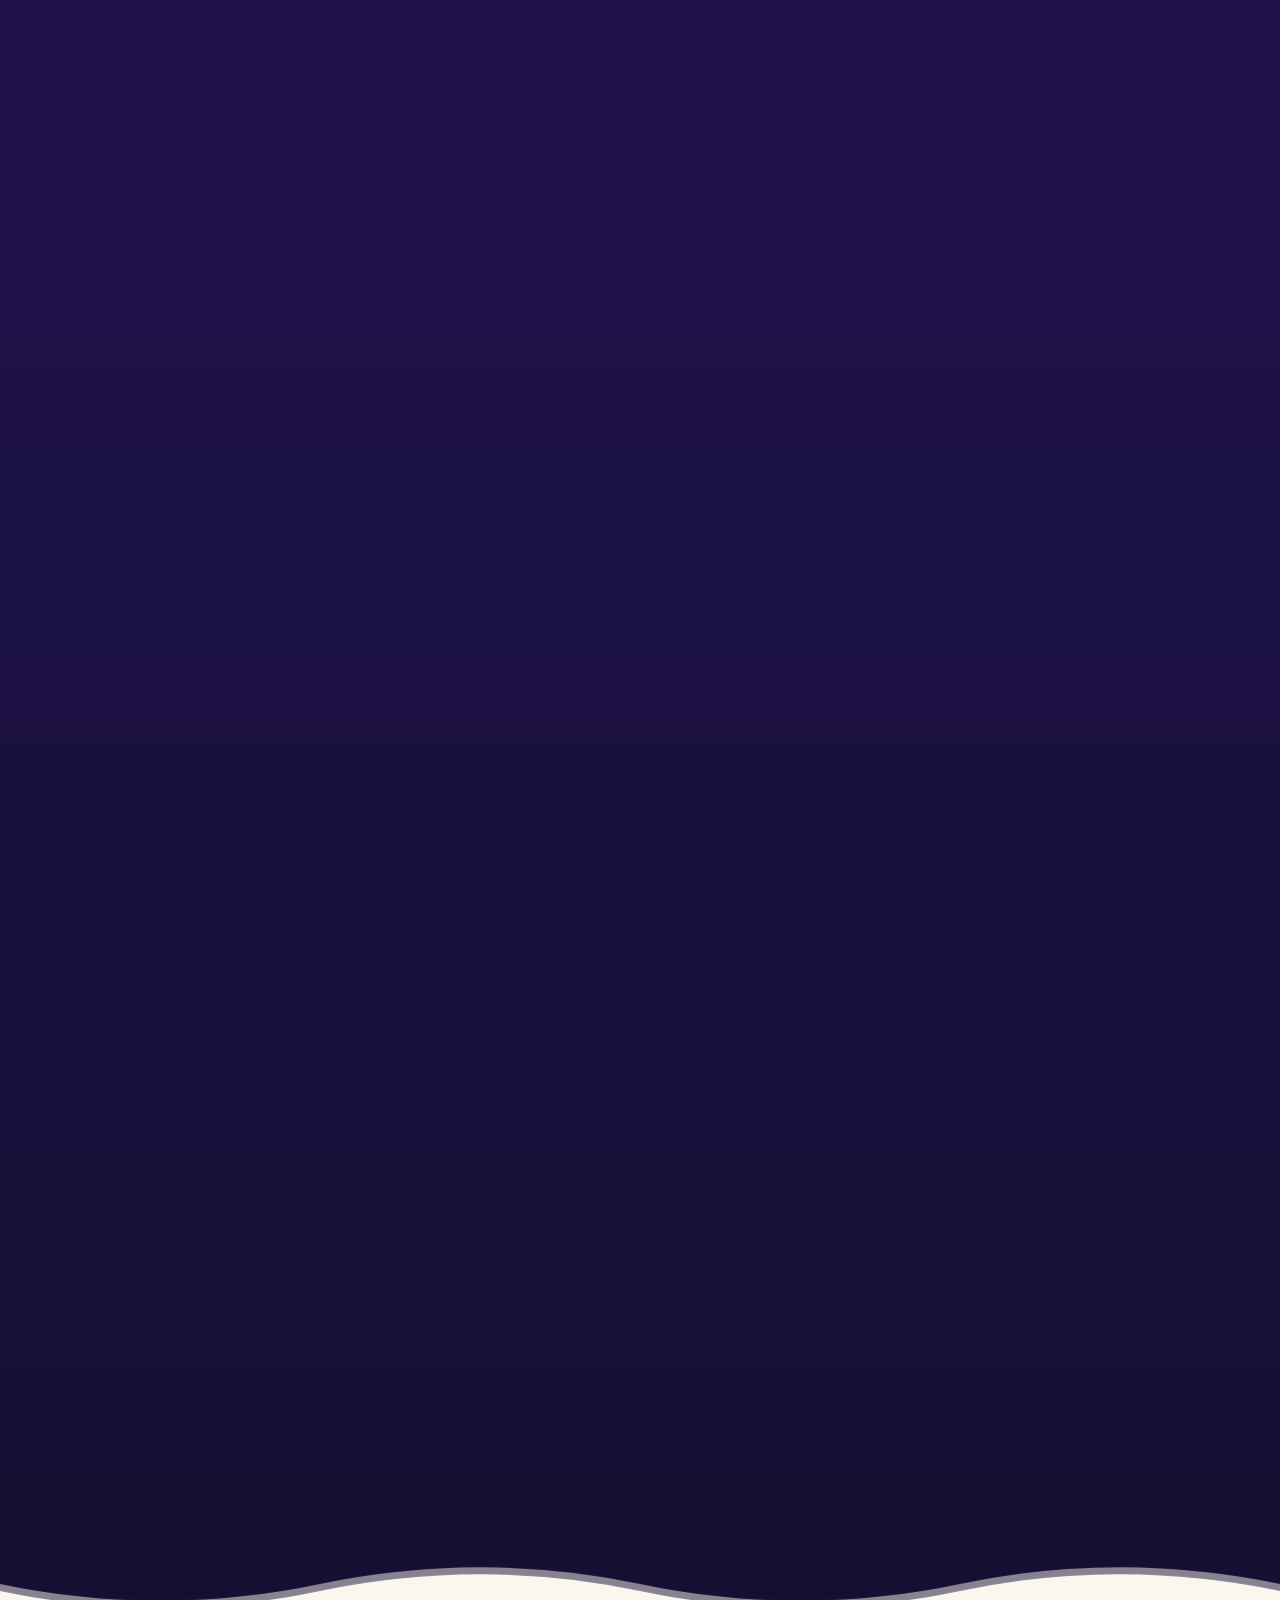
==== commit 7baa8f1d: "Add files via upload" ====
--- a/index.html
+++ b/index.html
@@ -1,6 +1,7 @@
 <!DOCTYPE html>
 <html lang="en"><head><meta charset="UTF-8"><meta name="viewport" content="width=device-width,initial-scale=1,viewport-fit=cover">
 <title>Professional Book Writing | Turn Your Story Into a Book</title>
+<link rel="icon" type="image/x-icon" href="favicon.ico"><link rel="icon" type="image/png" sizes="32x32" href="favicon-32.png"><link rel="icon" type="image/png" sizes="16x16" href="favicon-16.png"><link rel="apple-touch-icon" href="apple-touch-icon.png">
 <meta name="description" content="Ghostwriting, editing, design, publishing and marketing for authors. Request a free consultation.">
 <link rel="preconnect" href="https://fonts.googleapis.com"><link rel="preconnect" href="https://fonts.gstatic.com" crossorigin>
 <link href="https://fonts.googleapis.com/css2?family=Fraunces:ital,opsz,wght@0,9..144,300;0,9..144,600;1,9..144,300;1,9..144,500&family=Manrope:wght@400;600;800&display=swap" rel="stylesheet">
@@ -15,7 +16,7 @@
 em{font-style:italic;color:var(--lime)}
 #bg{position:fixed;inset:0;width:100%;height:100%;z-index:0;pointer-events:none}
 #bar{position:fixed;top:0;left:0;height:3px;width:100%;transform-origin:0 50%;transform:scaleX(0);background:linear-gradient(90deg,var(--vio),var(--lime),var(--cor));z-index:99}
-#cur,#cur2{position:fixed;left:0;top:0;z-index:98;pointer-events:none;border-radius:50%;mix-blend-mode:difference}
+#cur,#cur2{position:fixed;left:0;top:0;z-index:160;pointer-events:none;border-radius:50%;mix-blend-mode:difference}
 #cur{width:8px;height:8px;background:#fff;margin:-4px}#cur2{width:42px;height:42px;margin:-21px;border:1px solid #fff;transition:width .3s,height .3s,margin .3s}
 #cur2.big{width:84px;height:84px;margin:-42px}
 @media(hover:none){body{cursor:auto}#cur,#cur2{display:none}}
@@ -139,6 +140,19 @@
 #lgov-body p{color:var(--mut);font-size:15px;line-height:1.75}
 #lgov-body small{color:var(--mut);display:block}
 .ltabs{display:flex;gap:10px;margin-bottom:20px;flex-wrap:wrap}.lt{padding:9px 15px;border-radius:99px;border:1px solid var(--line);background:none;font:600 13px var(--sans);color:var(--mut);cursor:pointer}.lt.on{background:var(--vio);color:#fff;border-color:var(--vio)}
+.lead-card{max-width:920px;padding:0!important;display:grid;grid-template-columns:1fr 1.15fr;overflow-y:auto;overflow-x:hidden;max-height:88vh}
+.lead-art{background:linear-gradient(165deg,#1c1640,#3a2470 55%,#1c1640);padding:36px;display:flex;flex-direction:column;justify-content:space-between;position:relative;overflow:hidden}
+.lead-art::before{content:"";position:absolute;inset:-30%;background:radial-gradient(circle at 30% 20%,#9b7bff55,transparent 60%);animation:drift 12s ease-in-out infinite}
+.lead-art .ic{width:50px;height:50px;position:relative;z-index:1}
+.lead-art .ic svg{stroke:#ffb454;filter:drop-shadow(0 0 10px #ffb454)}
+.lead-art small{display:block;font:800 10px var(--sans);letter-spacing:.14em;color:#c4bde3;margin:18px 0 8px;position:relative;z-index:1}
+.lead-art h4{font:300 32px/1.25 var(--serif);color:#fff9f0;position:relative;z-index:1}
+.lead-art h4 em{font-style:italic;color:#ffb454}
+.lead-badges{display:flex;gap:12px;position:relative;z-index:1}
+.lead-badges span{background:#ffffff14;border:1px solid #ffffff26;border-radius:14px;padding:10px 14px;font:700 22px var(--serif);color:#fff9f0}
+.lead-badges small{display:block;font:600 9px var(--sans);color:#c4bde3;margin-top:2px;letter-spacing:.04em}
+.lead-form{padding:clamp(28px,4vw,44px)}
+@media(max-width:720px){.lead-card{grid-template-columns:1fr;max-width:480px}.lead-art{display:none}}
 @media(prefers-reduced-motion:reduce){*{animation:none!important;transition:none!important}.rv{opacity:1;transform:none;filter:none}.w i{transform:none}.hero p.lead,.hero .btn{opacity:1}}
 #gl{position:fixed;inset:0;width:100%;height:100%;z-index:0;pointer-events:none}
 [data-theme="dark"] #gl{display:none}
@@ -217,7 +231,7 @@
 <canvas id="gl"></canvas><div id="ld"><div><div class="lb">PROFESSIONAL BOOK WRITING</div><div class="ll"><i></i><i style="width:78%"></i><i style="width:90%"></i></div><div class="ln"><span id="lc">0</span><small>%</small></div><div class="lt">Once upon a story…</div></div></div><div id="pt"><div class="pg"><div><span>✳</span><b id="ptt"></b></div></div></div>
 <canvas id="bg"></canvas>
 <div id="lgov" class="lgov" aria-hidden="true"><div class="lgov-card"><button class="lgov-x" aria-label="Close">✕</button><div id="lgov-body"></div></div></div>
-<div id="lead" class="lgov" aria-hidden="true"><div class="lgov-card"><button class="lgov-x" id="leadX" aria-label="Close">✕</button><small style="color:var(--lime);font:800 11px var(--sans);letter-spacing:.14em">RESERVE YOUR DISCOUNT</small><h3 style="margin:10px 0">Reserve your offer before you browse.</h3><p style="color:var(--mut);margin-bottom:20px">First-time clients get 50% off their first package. Returning clients get 10% off their next project.</p><div class="ltabs"><button type="button" class="lt on" data-txt="First-time client — 50% off">First-time · 50% off</button><button type="button" class="lt" data-txt="Returning client — 10% off">Returning · 10% off</button></div><form id="leadForm"><input name="name" placeholder="Full name" required minlength="2" style="margin-bottom:12px"><input name="email" type="email" placeholder="Email address" required style="margin-bottom:12px"><input type="hidden" name="offer" value="First-time client — 50% off"><button class="btn" type="submit">Reserve my discount ↗</button><p id="leadSt" style="margin-top:10px;font-size:13px;color:var(--lime)"></p></form></div></div><div id="bar"></div><div id="cur"></div><div id="cur2"></div>
+<div id="lead" class="lgov" aria-hidden="true"><div class="lgov-card lead-card"><button class="lgov-x" id="leadX" aria-label="Close">✕</button><div class="lead-art"><i class="ic" data-ic="0"></i><div><small>RESERVED FOR YOUR NEXT PROJECT</small><h4>Your <em>BEST</em><br>discount is waiting.</h4></div><div class="lead-badges"><span>50%<small>First-time clients</small></span><span>10%<small>Returning clients</small></span></div></div><div class="lead-form"><small style="color:var(--lime);font:800 11px var(--sans);letter-spacing:.14em;display:block;margin-bottom:10px">RESERVE YOUR DISCOUNT</small><h3 style="margin-bottom:10px">Reserve your offer before you browse.</h3><p style="color:var(--mut);margin-bottom:20px">Tell us where to send it. First-time clients get 50% off their first package; returning clients can reserve 10% off their next.</p><div class="ltabs"><button type="button" class="lt on" data-txt="First-time client — 50% off">First-time client · 50% off</button><button type="button" class="lt" data-txt="Returning client — 10% off">Returning client · 10% off</button></div><form id="leadForm"><input name="name" placeholder="Full name" required minlength="2" style="margin-bottom:12px"><div class="r2" style="margin-bottom:12px"><input name="email" type="email" placeholder="Email address" required><input name="phone" type="tel" placeholder="Phone number"></div><input type="hidden" name="offer" value="First-time client — 50% off"><button class="btn" type="submit" style="width:100%;justify-content:center">Reserve my BEST discount ↗</button><p style="font-size:12px;color:var(--mut);margin-top:12px">No pressure — we'll simply hold the offer and follow up about your project.</p><p id="leadSt" style="margin-top:8px;font-size:13px;color:var(--lime)"></p></form></div></div></div><div id="bar"></div><div id="cur"></div><div id="cur2"></div>
 <nav id="nav"><a class="brand" href="#home"><i>✦</i><span>PROFESSIONAL<br>BOOK WRITING</span></a><div class="links"><a href="#home">Home</a><a href="#about">About us</a><div class="dd"><a href="#services">Services ▾</a><div class="ddmenu"><a href="book-writing.html">Book Writing</a><a href="editing.html">Editing</a><a href="publishing.html">Publishing</a><a href="marketing.html">Marketing</a><a href="audiobook.html">Audiobook</a><a href="author-website.html">Author Website</a><a href="social-media.html">Social Media Marketing</a><a href="hardcopies.html">Hardcopies</a></div></div><a href="#packages">Packages</a><a href="#faq">FAQs</a><a href="#consultation">Contact us</a></div><div style="display:flex;gap:12px;align-items:center"><button class="tgl" id="tglBtn" aria-label="Toggle dark mode"><svg class="i-sun" viewBox="0 0 24 24"><circle cx="12" cy="12" r="4.5"/><path d="M12 2v3M12 19v3M4.2 4.2l2.1 2.1M17.7 17.7l2.1 2.1M2 12h3M19 12h3M4.2 19.8l2.1-2.1M17.7 6.3l2.1-2.1"/></svg><svg class="i-moon" viewBox="0 0 24 24"><path d="M21 12.8A9 9 0 1111.2 3 7 7 0 0021 12.8z"/></svg></button><a class="btn" href="https://wa.me/15126686838" target="_blank" rel="noopener" data-m>Let's talk ↗</a></div></nav>
 <main>
 <section class="hero" id="home"><div class="shell"><div>
@@ -294,7 +308,7 @@
 
 <script>
 (()=>{const $=s=>document.querySelector(s),$$=s=>[...document.querySelectorAll(s)],L=(a,b,t)=>a+(b-a)*t,C=(v,a=0,b=1)=>Math.min(b,Math.max(a,v)),E=t=>t<.5?4*t*t*t:1-Math.pow(-2*t+2,3)/2,seg=(p,a,b)=>C((p-a)/(b-a));
-const KEY='REPLACE_WITH_YOUR_ACCESS_KEY';
+const KEY='46ffdcb2-e429-48ee-a2b6-dc4091a35fa0';
 const leadEl=$('#lead'),openLead=()=>leadEl.classList.add('on'),closeLead=()=>leadEl.classList.remove('on');
 $('#leadX').addEventListener('click',closeLead);leadEl.addEventListener('click',e=>{if(e.target===leadEl)closeLead()});
 $$('.lt').forEach(b=>b.addEventListener('click',()=>{$$('.lt').forEach(x=>x.classList.remove('on'));b.classList.add('on');$('#leadForm').offer.value=b.dataset.txt}));
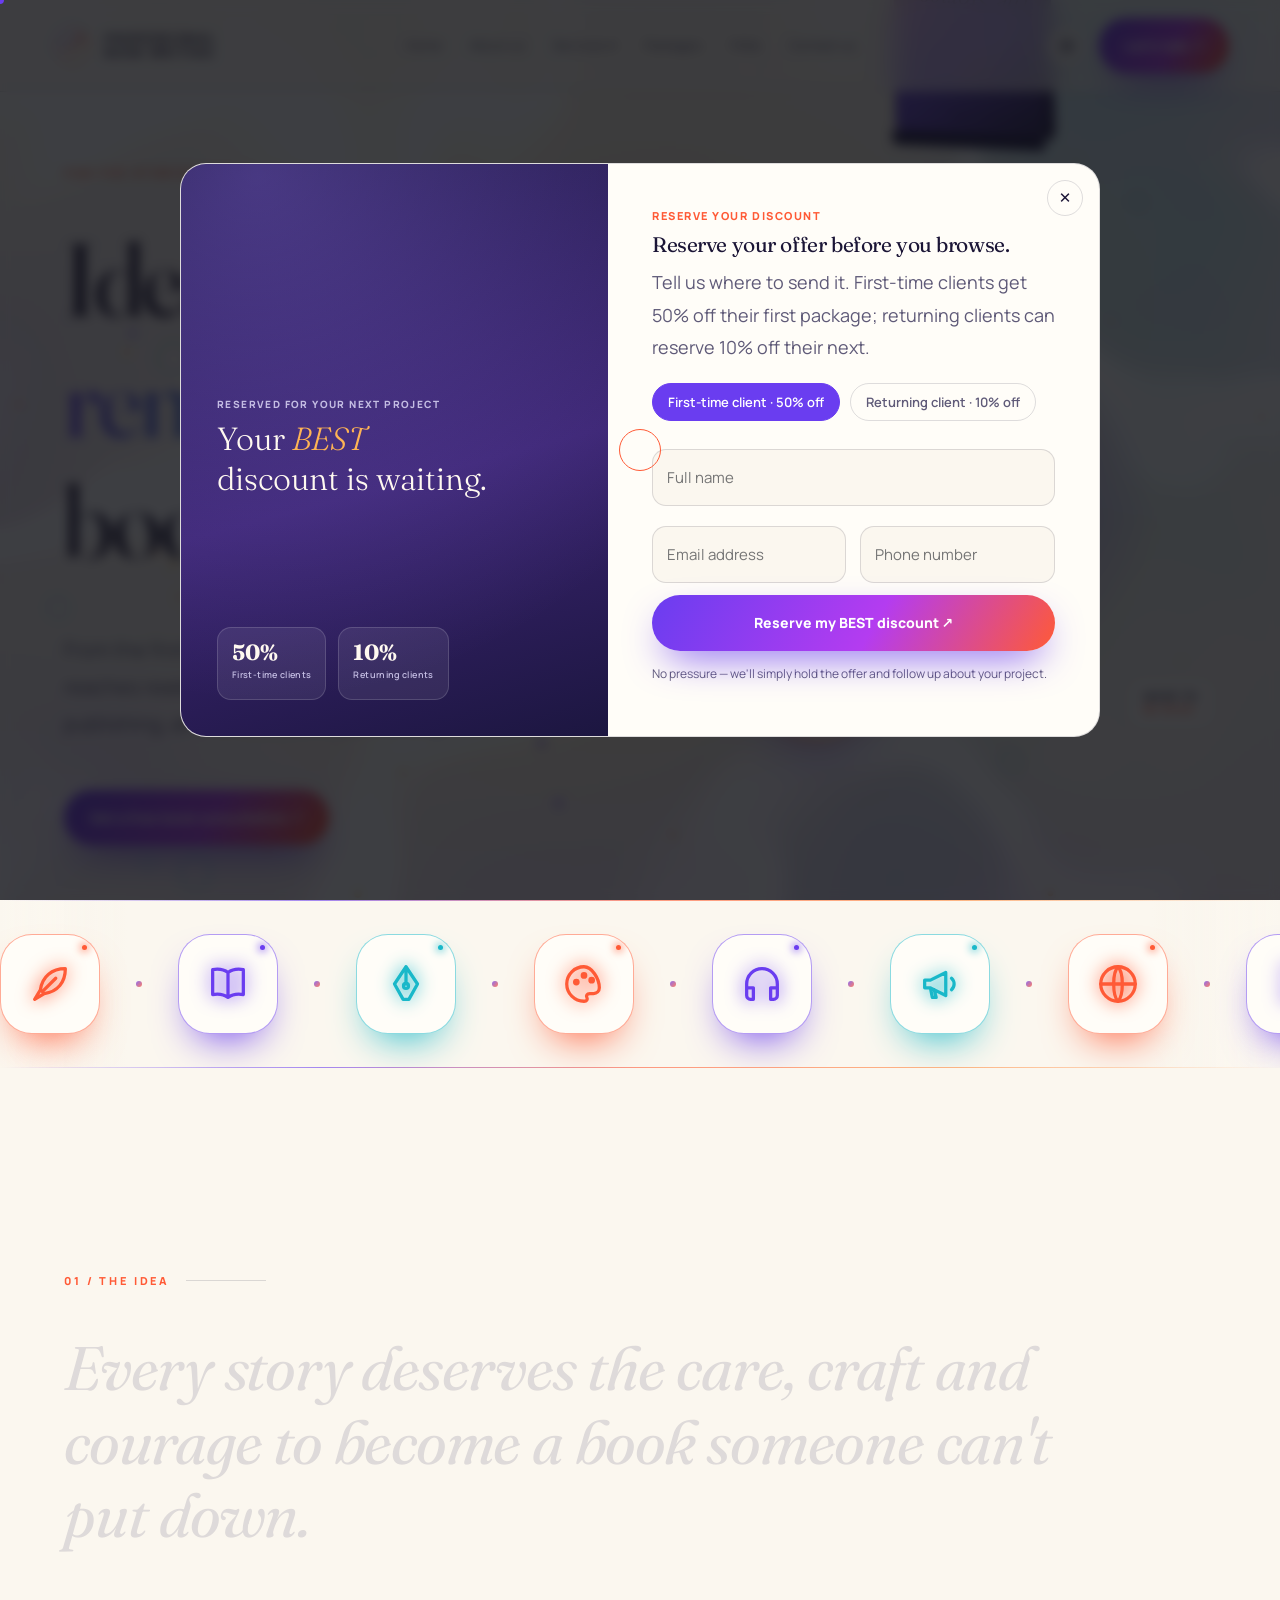
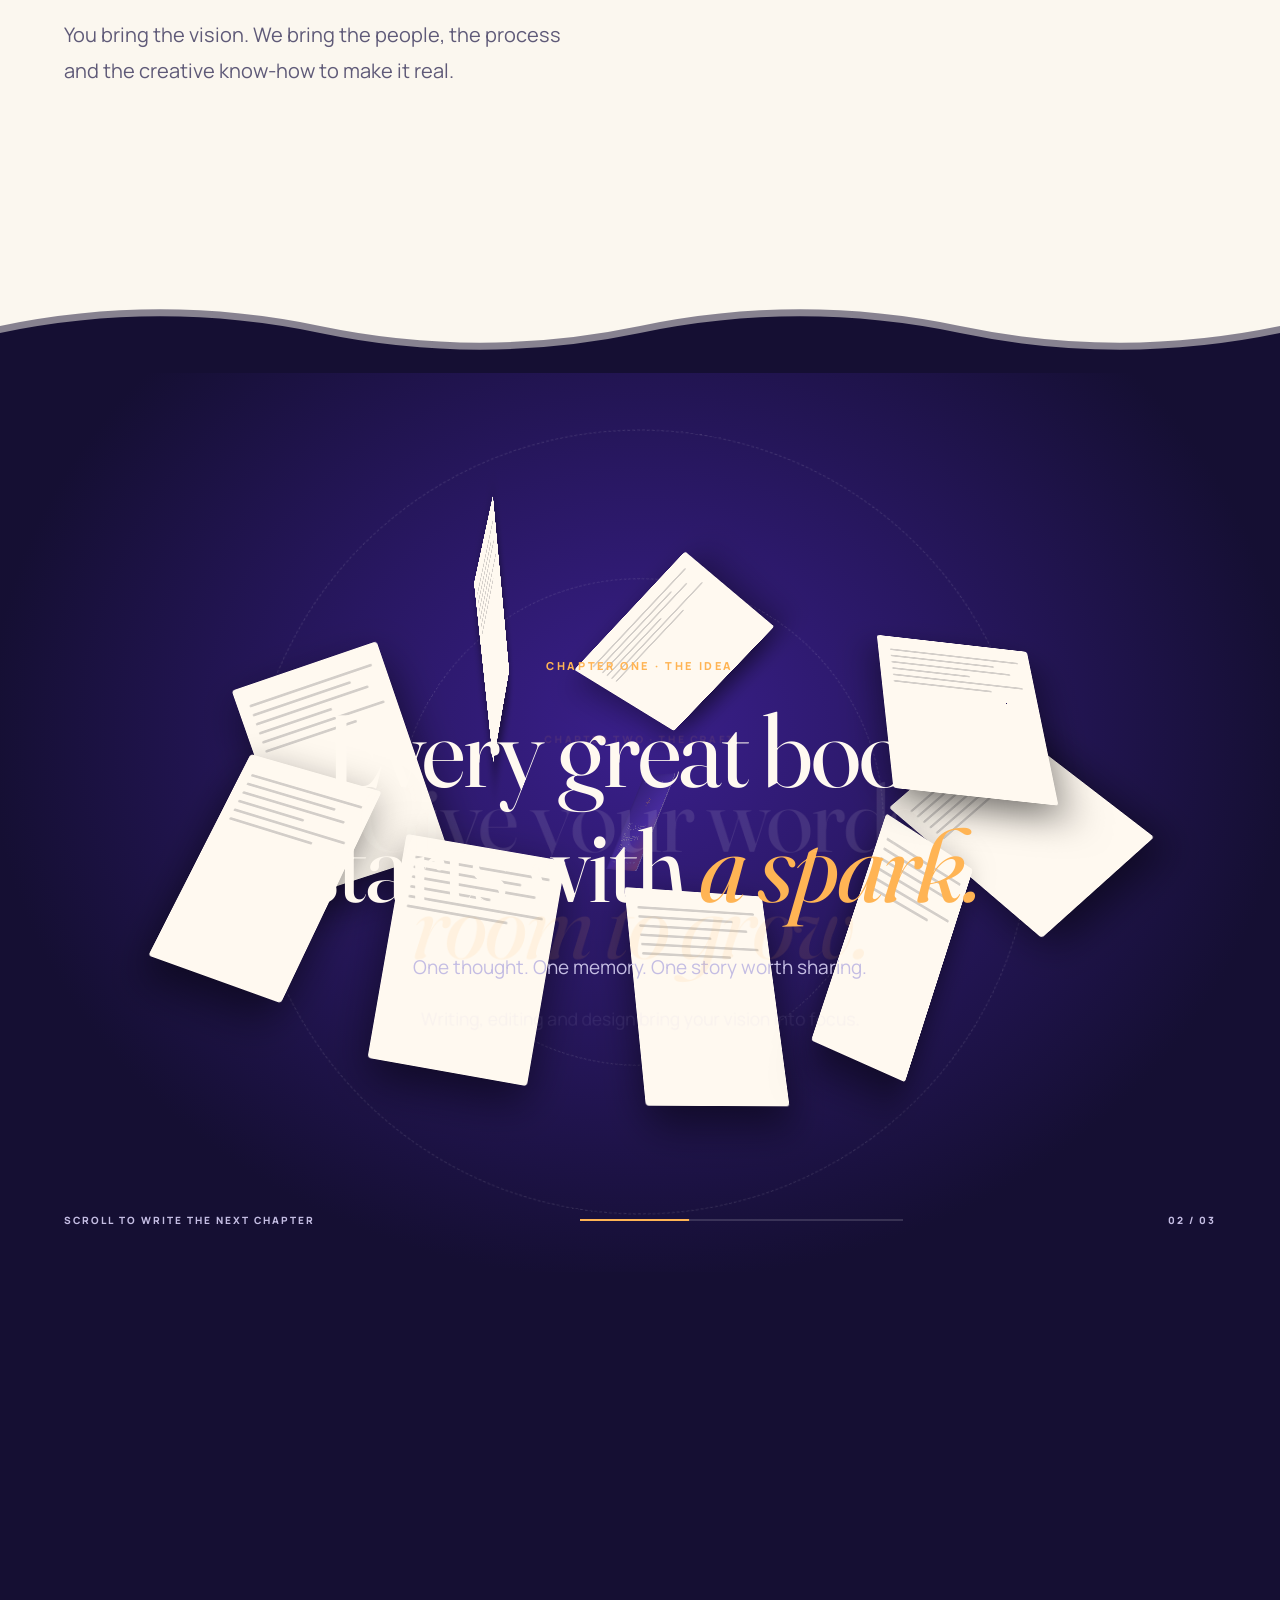
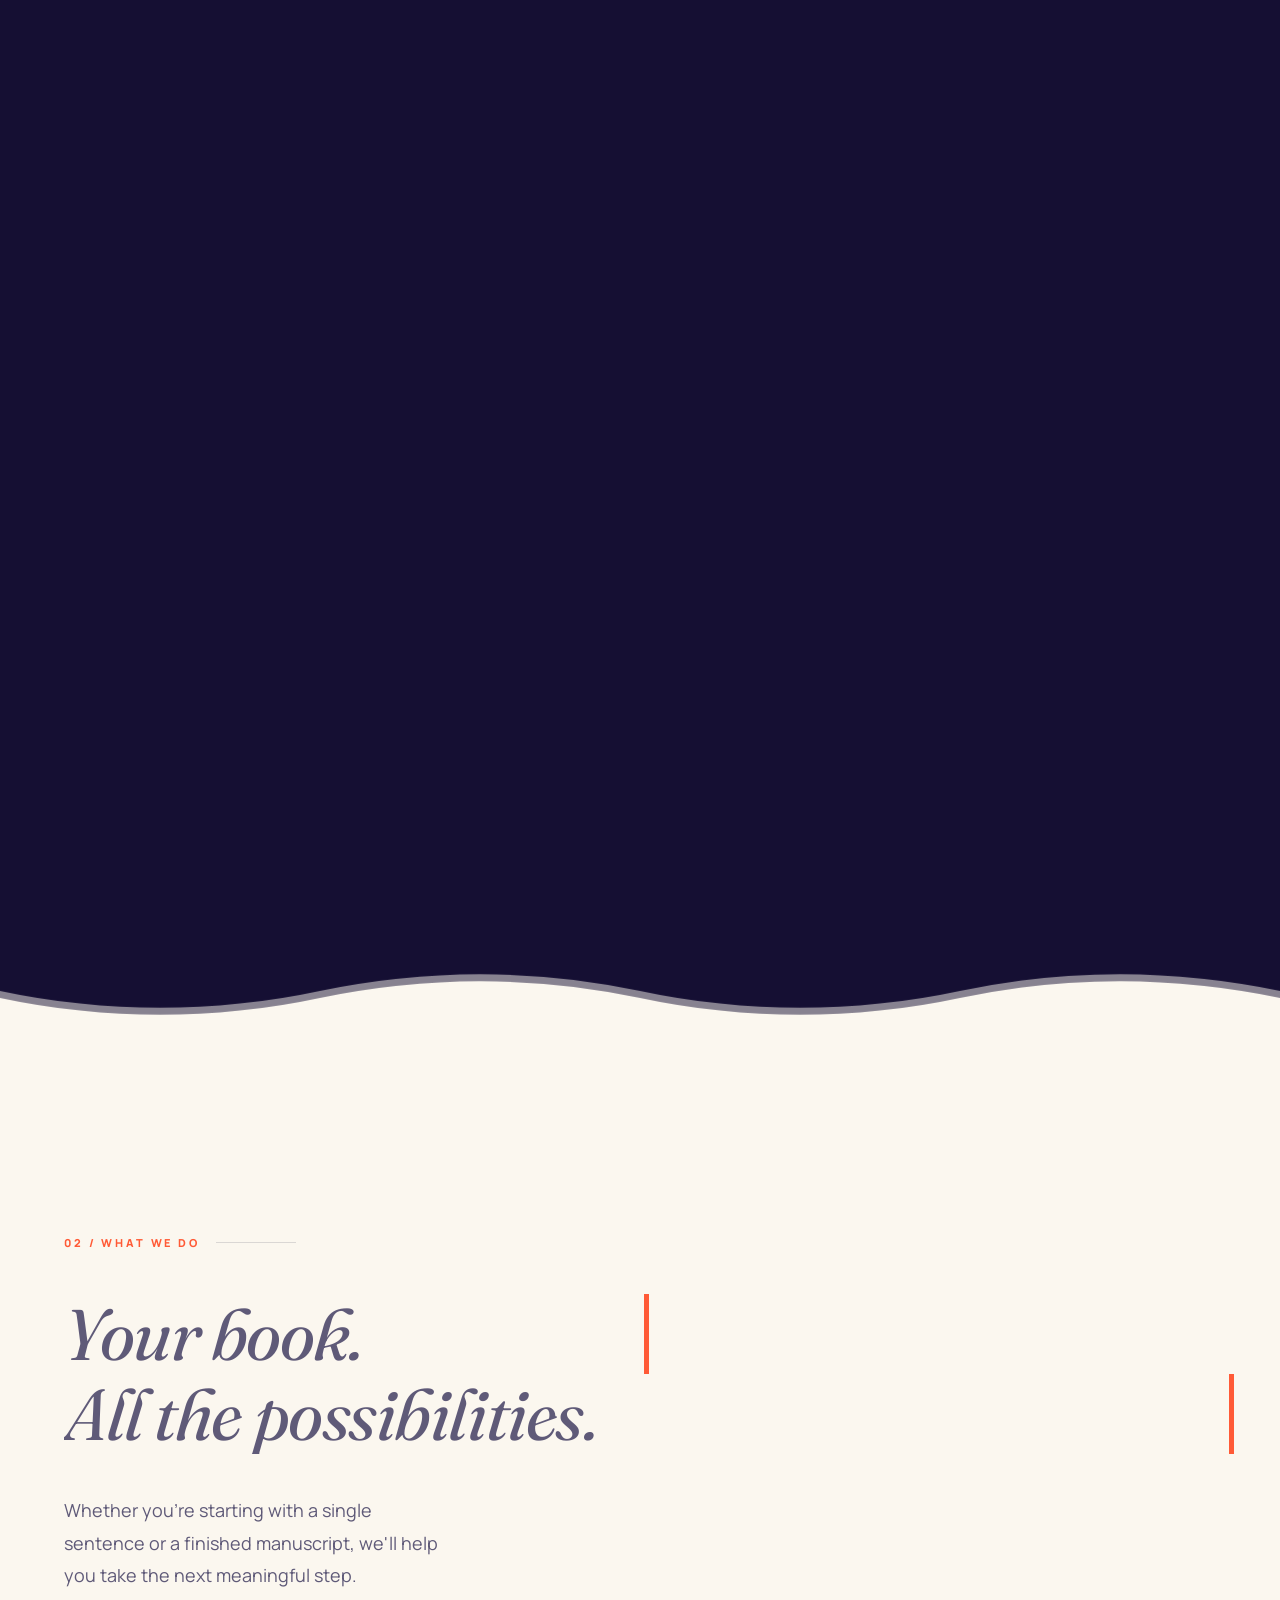
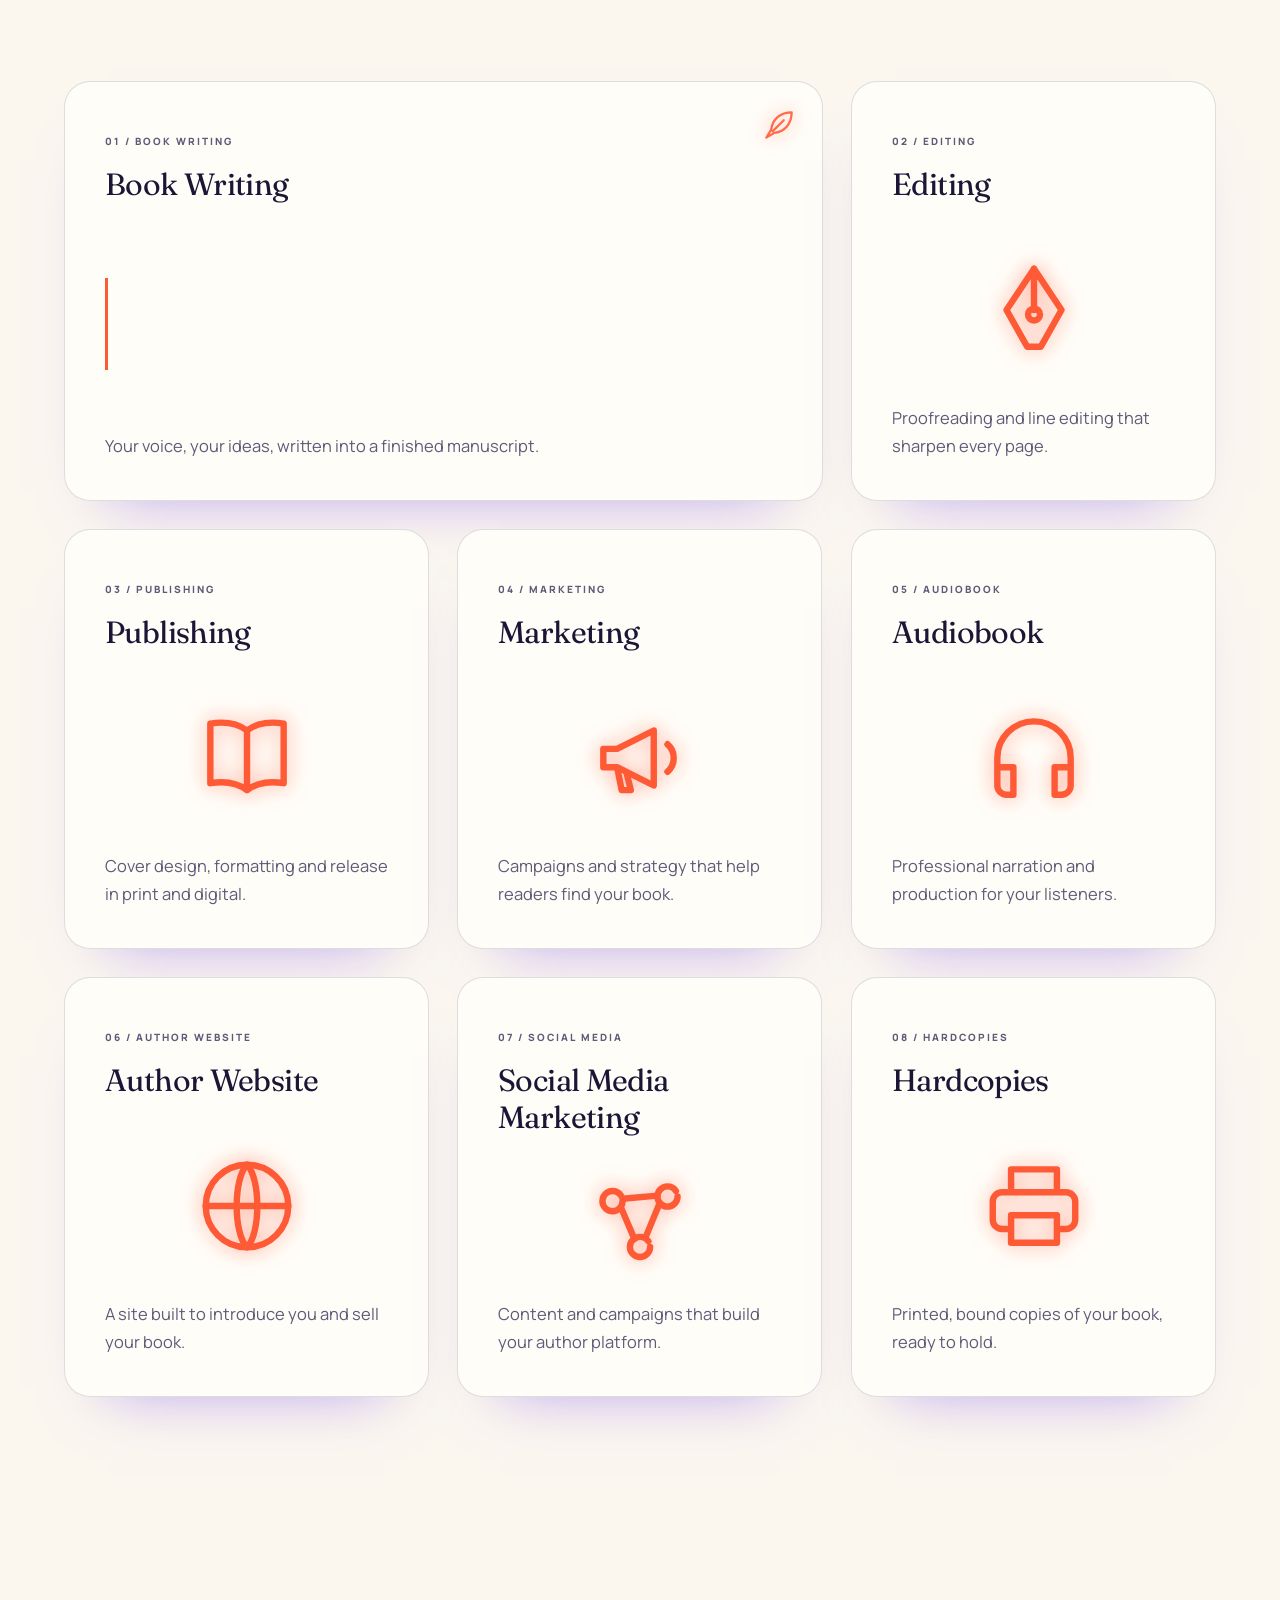
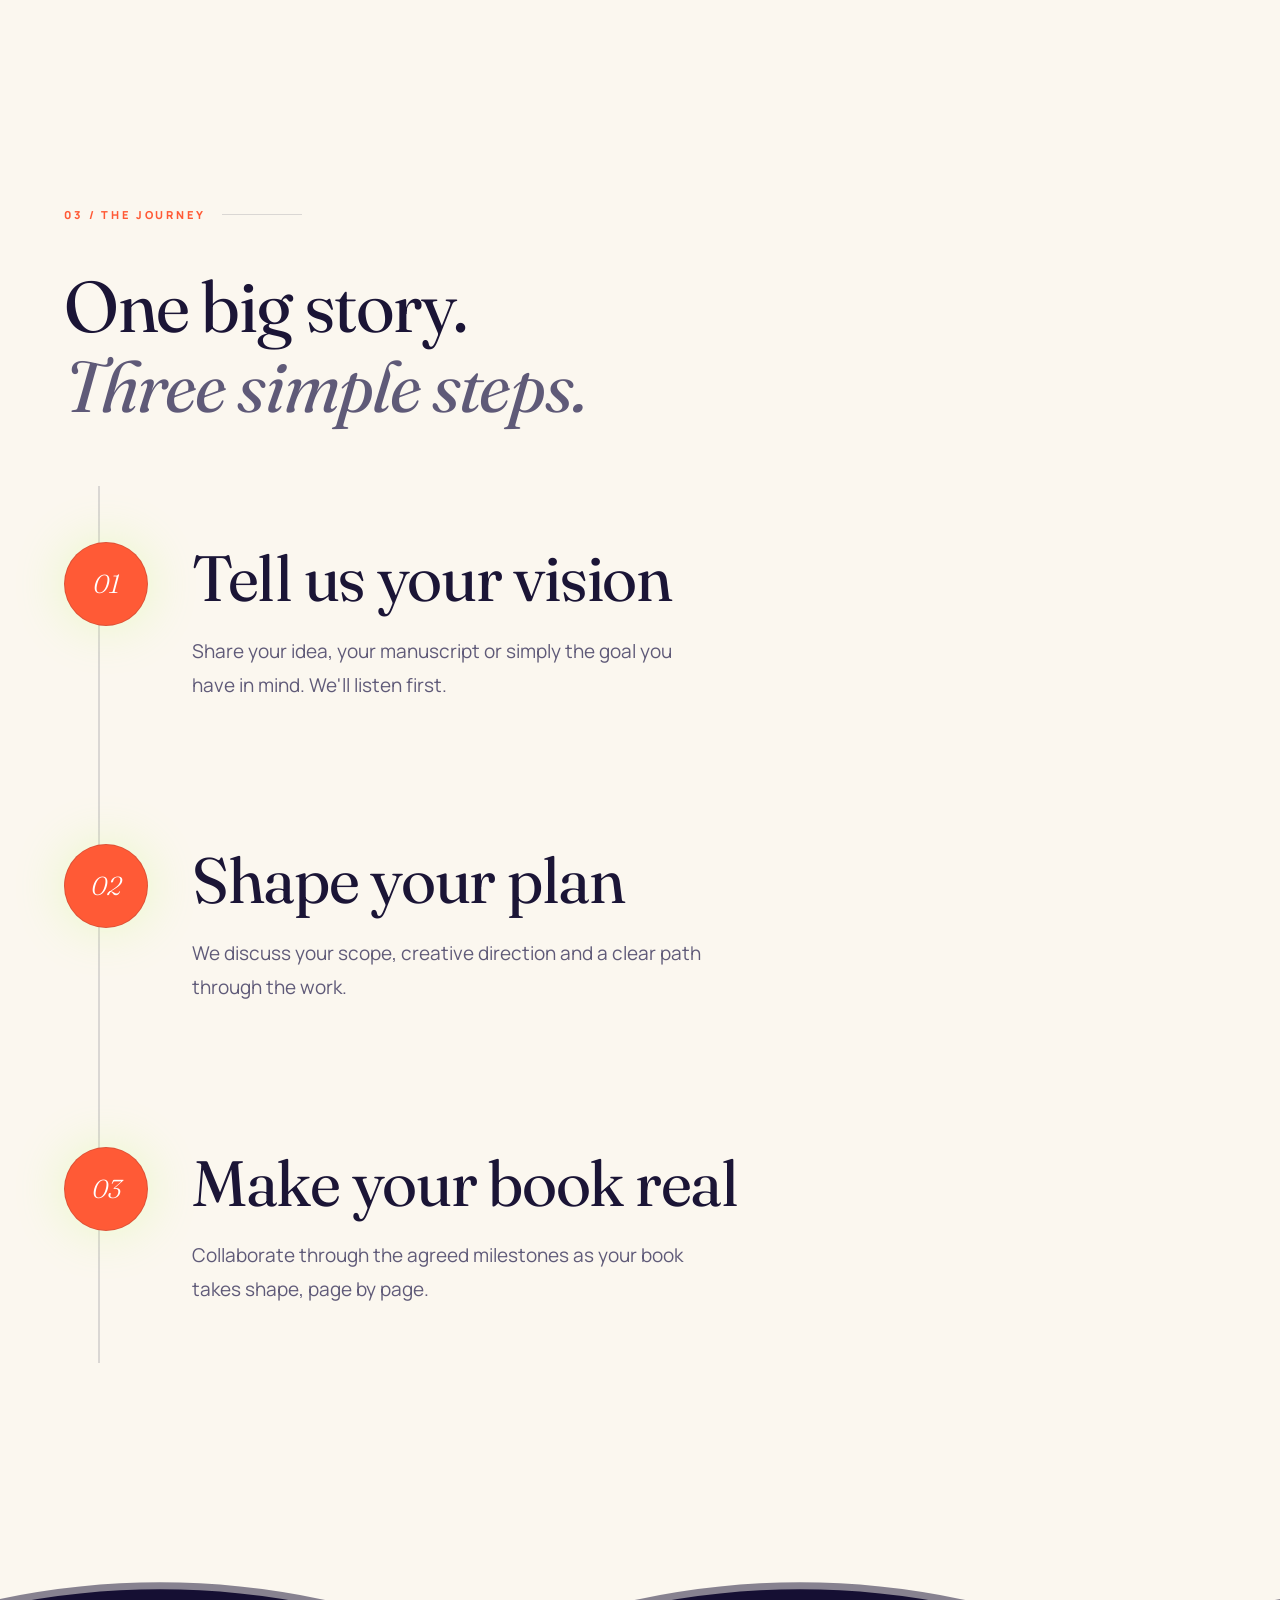
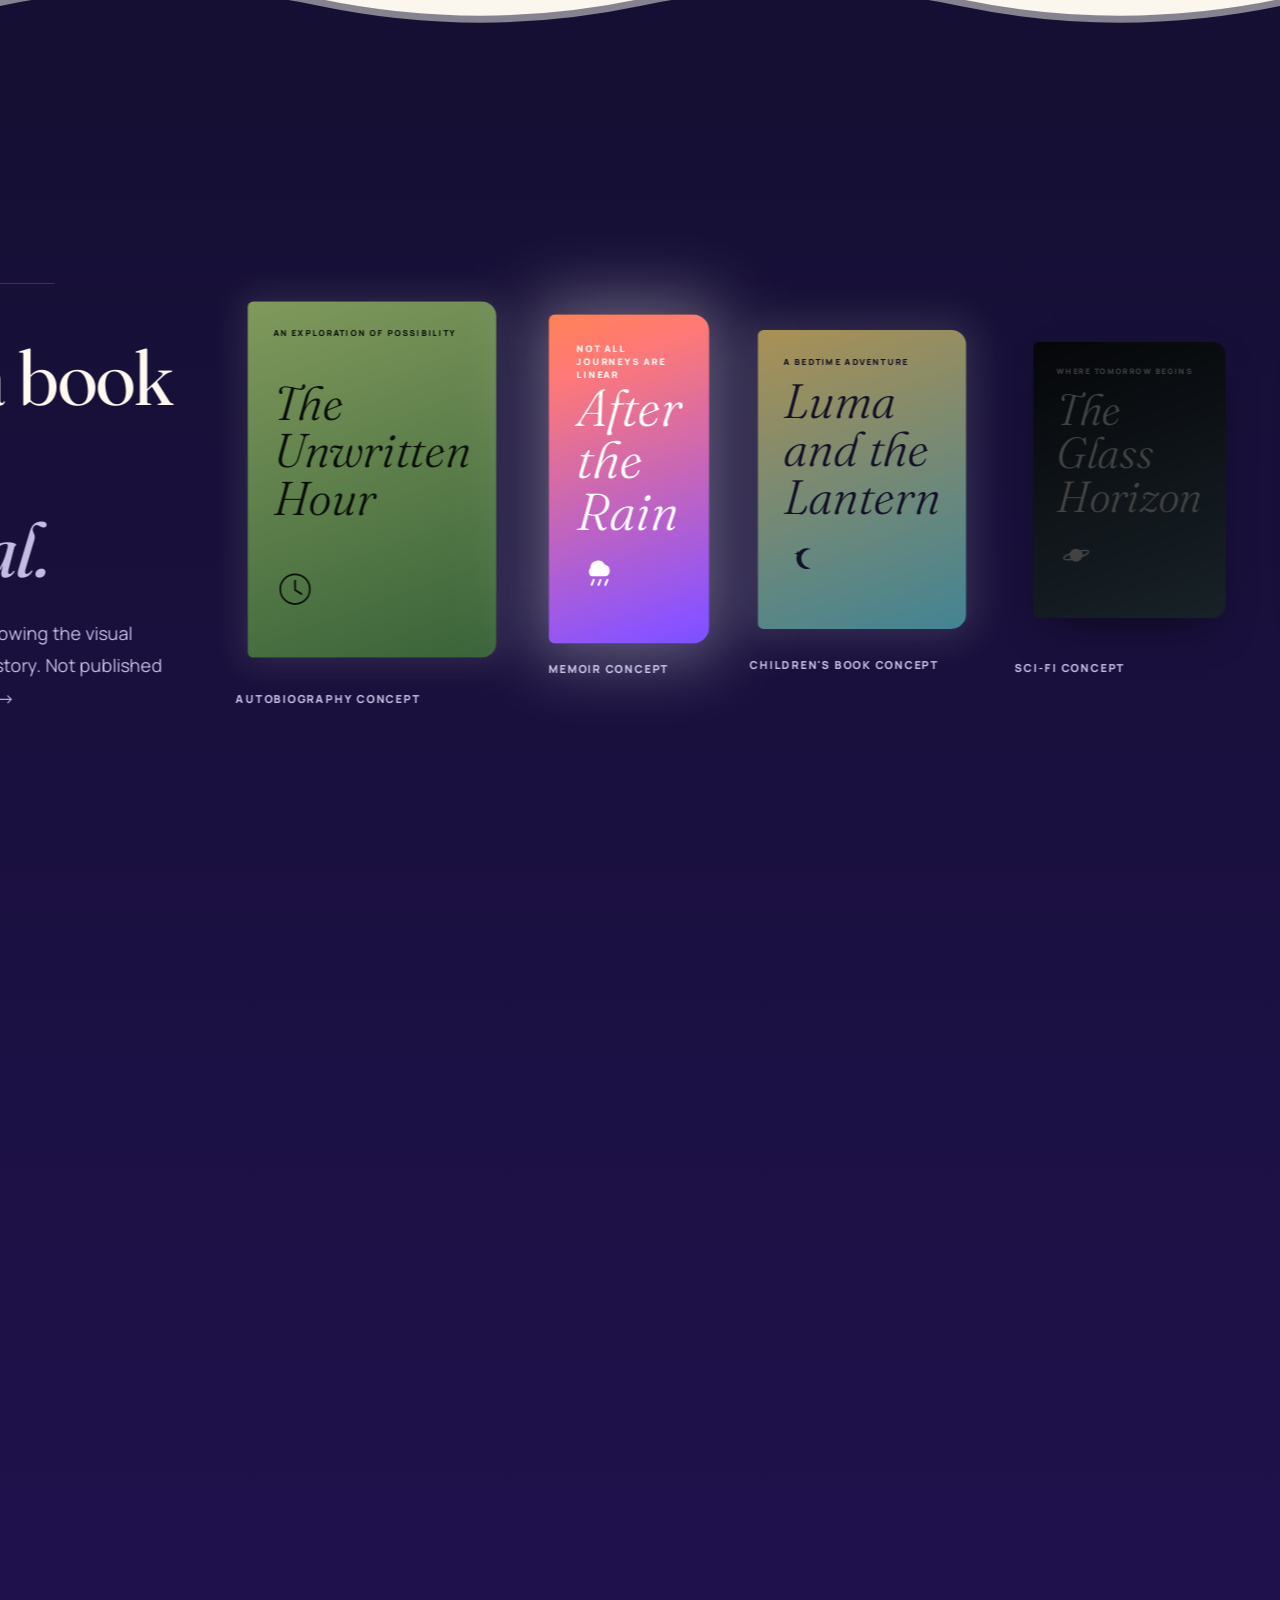
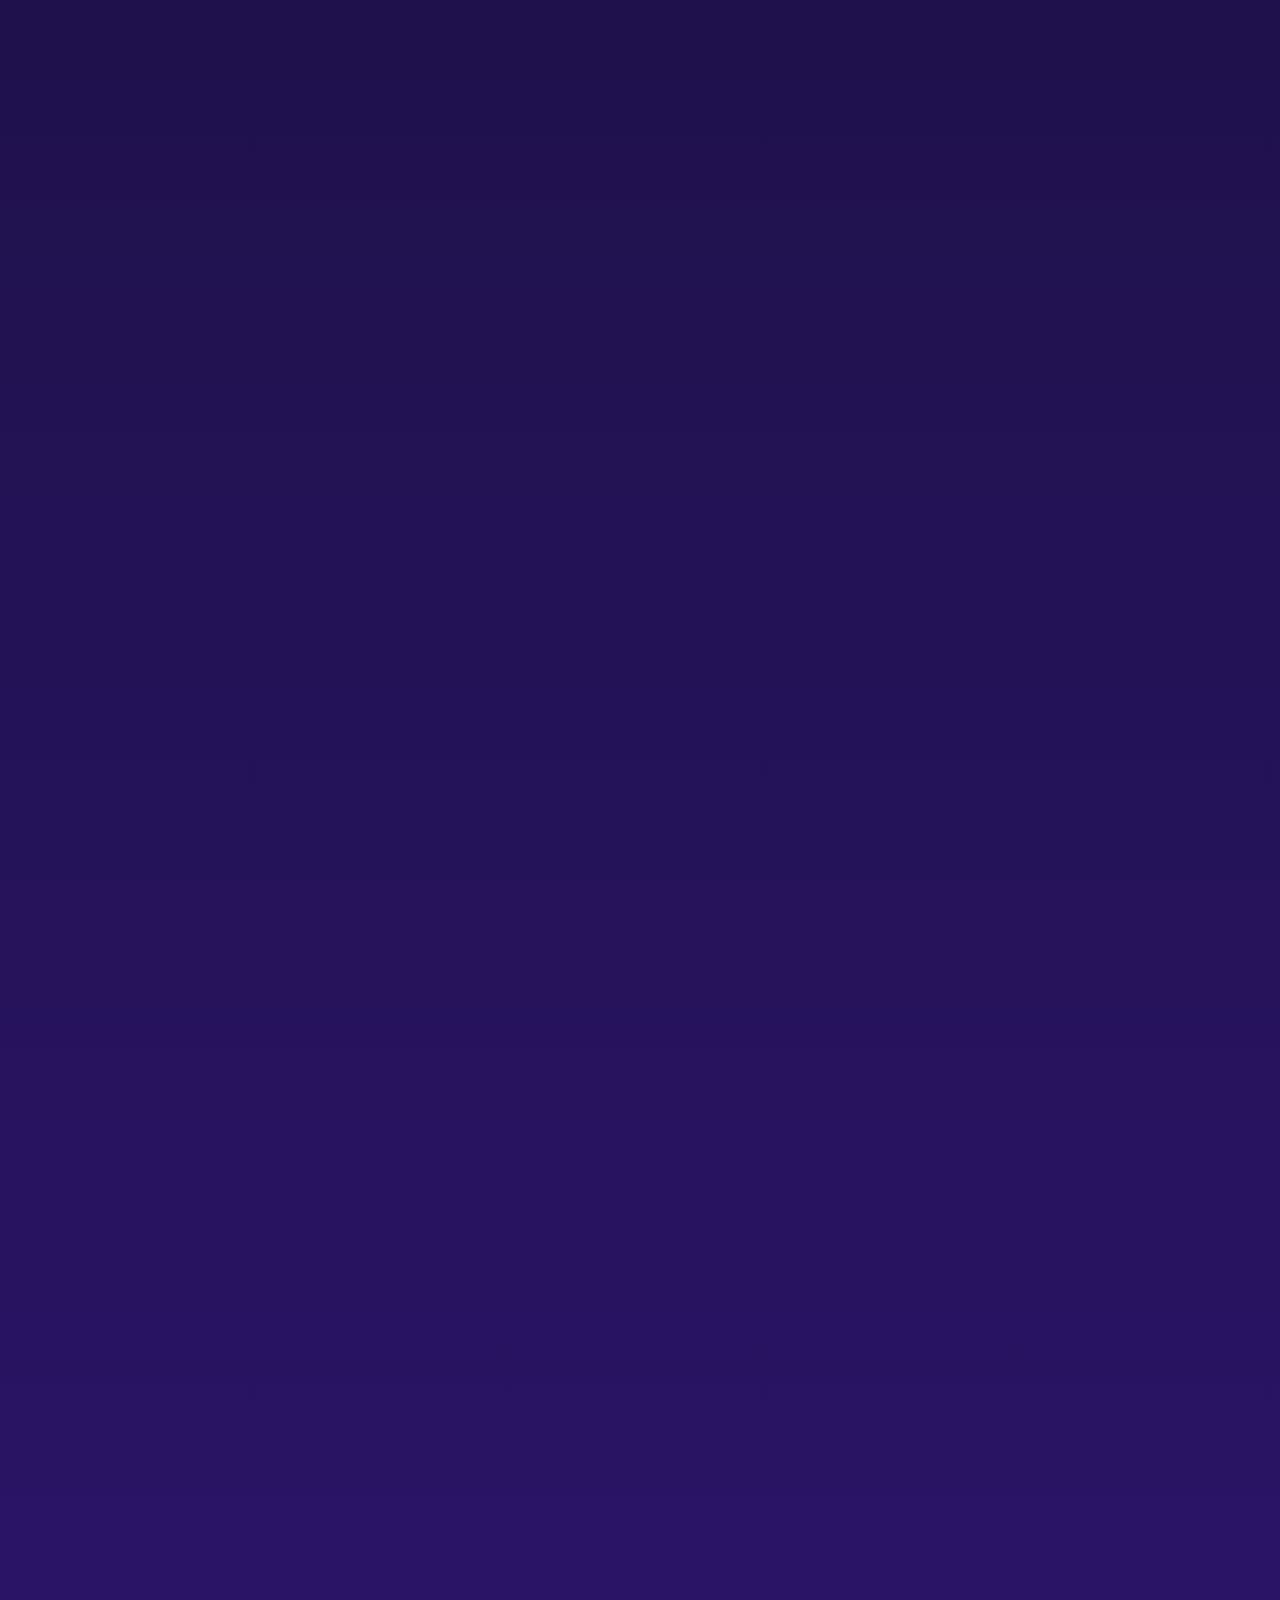
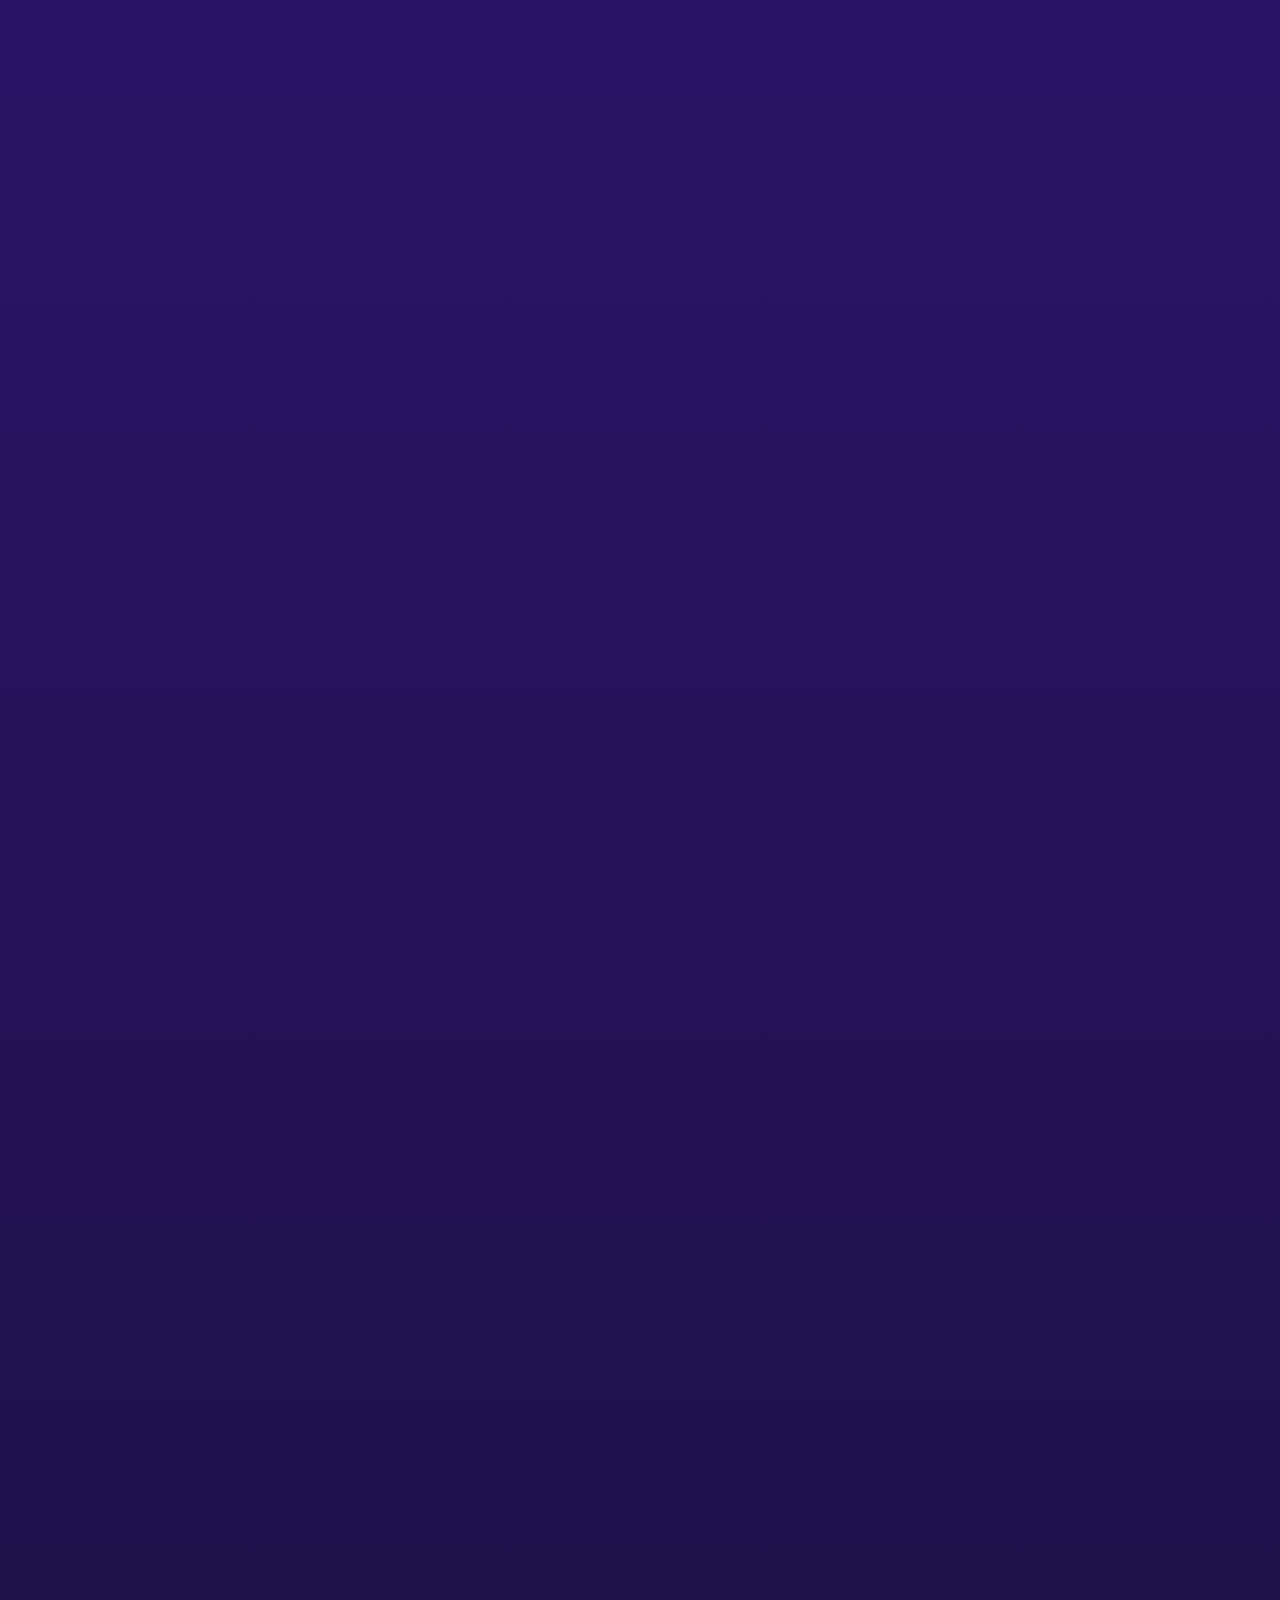
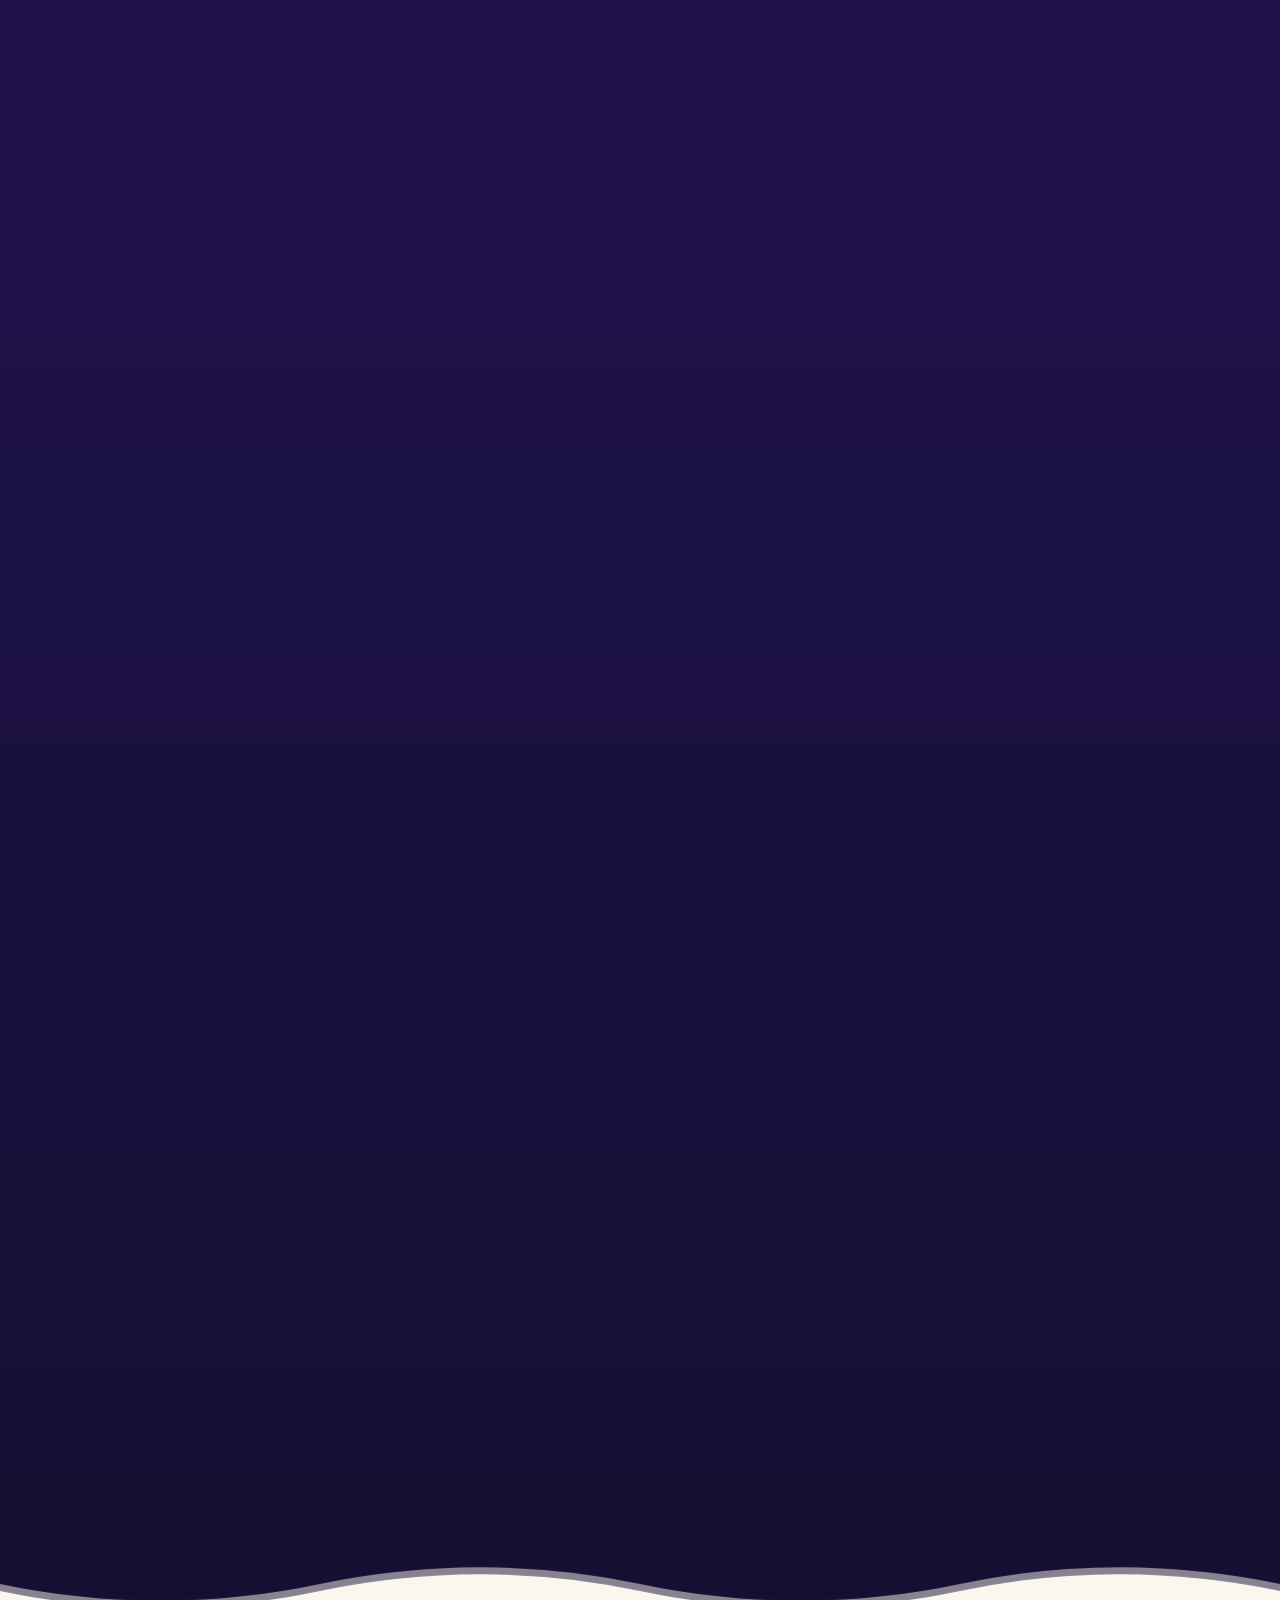
==== commit 30264281: "Add files via upload" ====
--- a/index.html
+++ b/index.html
@@ -215,18 +215,6 @@
 #ld{color:#fff9f0;--lime:#ffb454;--mut:#c4bde3;background:radial-gradient(circle,#3a1f8c,#150f33)}
 .wv{position:relative;height:80px;overflow:hidden;z-index:2;margin:-1px 0;pointer-events:none}.wv svg{position:absolute;left:0;bottom:0;width:200%;height:100%;fill:var(--wf);animation:wvm 16s linear infinite}.wv .b{opacity:.5;bottom:7px;animation-duration:10s;animation-direction:reverse}@keyframes wvm{to{transform:translateX(-50%)}}.wv.fl{transform:scaleY(-1)}
 .seal{position:absolute;left:0;bottom:4%;width:132px;filter:drop-shadow(0 18px 24px #6a3df055);animation:bob 6s ease-in-out infinite}.seal .rr{transform-origin:60px 60px;animation:spin 30s linear infinite}
-.cb-layer{position:absolute;left:0;top:0;width:100%;height:0;z-index:60;pointer-events:none}
-.cb-sel{position:absolute;border:1.5px solid var(--c);background:color-mix(in srgb,var(--c) 16%,transparent);opacity:0;transition:width .75s cubic-bezier(.3,.7,.2,1),height .75s cubic-bezier(.3,.7,.2,1),background .5s,opacity .4s}
-.cb-sel.solid{background:transparent}
-.cb-sel i{position:absolute;width:8px;height:8px;background:#fff;border:1.5px solid var(--c)}
-.cb-sel i:nth-child(1){left:-5px;top:-5px}.cb-sel i:nth-child(2){right:-5px;top:-5px}.cb-sel i:nth-child(3){left:-5px;bottom:-5px}.cb-sel i:nth-child(4){right:-5px;bottom:-5px}
-.cb-sel .lb{position:absolute;right:-1.5px;top:100%;margin-top:8px;font:700 11px var(--sans);background:var(--c);color:var(--t);padding:2px 8px;border-radius:4px;white-space:nowrap}
-.cb-cur{position:absolute;left:0;top:0;transition:transform .65s cubic-bezier(.3,.7,.2,1),opacity .4s}
-.cb-cur svg{width:22px;height:22px;fill:var(--c);stroke:#fff;stroke-width:1.5;display:block}
-.cb-cur .nm{position:absolute;left:15px;top:19px;background:var(--c);color:var(--t);font:700 11px var(--sans);padding:3px 10px;border-radius:99px;white-space:nowrap}
-.cb-pill{position:fixed;left:50%;transform:translateX(-50%);bottom:calc(16px + env(safe-area-inset-bottom,0px));z-index:61;display:flex;align-items:center;gap:12px;padding:9px 18px;border-radius:99px;background:#16171fe6;border:1px solid var(--line);color:#c9c6d6;font:600 12px var(--sans);white-space:nowrap;backdrop-filter:blur(8px)}
-.cb-pill i{display:inline-block;width:11px;height:11px;border-radius:50%;margin-right:-5px;border:2px solid #16171f}
-@media(prefers-reduced-motion:reduce){.cb-layer,.cb-pill{display:none}}
 </style></head><body class="lk">
 <canvas id="gl"></canvas><div id="ld"><div><div class="lb">PROFESSIONAL BOOK WRITING</div><div class="ll"><i></i><i style="width:78%"></i><i style="width:90%"></i></div><div class="ln"><span id="lc">0</span><small>%</small></div><div class="lt">Once upon a story…</div></div></div><div id="pt"><div class="pg"><div><span>✳</span><b id="ptt"></b></div></div></div>
 <canvas id="bg"></canvas>
@@ -340,41 +328,20 @@
 $$('.card').forEach(c=>{c.addEventListener('pointermove',e=>{const r=c.getBoundingClientRect(),x=(e.clientX-r.left)/r.width,y=(e.clientY-r.top)/r.height;c.style.setProperty('--mx',x*100+'%');c.style.setProperty('--my',y*100+'%');c.style.transform=`perspective(900px) rotateY(${(x-.5)*12}deg) rotateX(${(.5-y)*12}deg) translateZ(10px)`});c.addEventListener('pointerleave',()=>c.style.transform='')});
 /* reveals */
 $$('.pad > .shell > .kick').forEach(k=>k.classList.add('rv'));
-const show=t=>{t.classList.add('in');if(t.classList.contains('step'))t.classList.add('on')};
-const PPL=[['Writer','#7650ed','#fff'],['Designer','#ff825f','#15151b'],['Editor','#c7ff76','#15151b']];let turn=0,nextAt=0,built=0;const total=$$('.rv').length;
-let cbL,pill;if(!RM){cbL=document.createElement('div');cbL.className='cb-layer';document.body.appendChild(cbL);pill=document.createElement('div');pill.className='cb-pill';pill.innerHTML='<span><i style="background:#7650ed"></i><i style="background:#ff825f"></i><i style="background:#c7ff76"></i></span><b>0 of '+total+' blocks built</b>';document.body.appendChild(pill)}
-const sl=ms=>new Promise(r=>setTimeout(r,ms)),mv=(c,x,y,ms)=>{c.style.transitionDuration=ms+'ms,.4s';c.style.transform='translate('+x+'px,'+y+'px)'};
-const nameOf=e=>e.classList.contains('card')?'Service card':e.classList.contains('step')?'Step':e.classList.contains('pc')?'Package':e.classList.contains('head')?'Section heading':e.classList.contains('fp')?'Form':e.classList.contains('kick')?'Eyebrow':'Text block';
-async function build(el,who){
-el.style.setProperty('transition','none','important');el.style.setProperty('transform','none','important');
-const r=el.getBoundingClientRect();el.style.removeProperty('transform');el.offsetWidth;el.style.removeProperty('transition');
-const L=r.left+scrollX,T=r.top+scrollY,w=r.width,h=r.height;
-const o=document.createElement('div');o.className='cb-sel';o.style.cssText='--c:'+who[1]+';--t:'+who[2]+';left:'+L+'px;top:'+T+'px;width:0;height:0';
-o.innerHTML='<i></i><i></i><i></i><i></i><span class="lb">'+nameOf(el)+' · '+Math.round(w)+'×'+Math.round(h)+'</span>';
-const c=document.createElement('div');c.className='cb-cur';c.style.cssText='--c:'+who[1]+';--t:'+who[2];
-c.innerHTML='<svg viewBox="0 0 20 20"><path d="M2 2l6 15 2.2-6.3L17 8.5z"/></svg><span class="nm">'+who[0]+'</span>';
-c.style.transition='none';c.style.transform='translate('+(Math.random()<.5?-60:innerWidth+40)+'px,'+(T+Math.random()*240-120)+'px)';
-cbL.appendChild(o);cbL.appendChild(c);c.offsetWidth;
-mv(c,L,T,650);await sl(680);
-o.style.opacity=1;o.offsetWidth;o.style.width=w+'px';o.style.height=h+'px';mv(c,L+w,T+h,750);await sl(800);
-show(el);o.classList.add('solid');built++;pill.lastChild.textContent=built>=total?'All blocks built':built+' of '+total+' blocks built';
-await sl(1000);o.style.opacity=0;c.style.opacity=0;mv(c,L+w+80,T+h+60,500);await sl(600);o.remove();c.remove()}
-const io=new IntersectionObserver(es=>es.forEach(e=>{if(!e.isIntersecting)return;io.unobserve(e.target);const t=e.target;if(RM){show(t);return}const now=Date.now(),d=Math.max(0,nextAt-now);nextAt=now+d+380;const who=PPL[turn++%3];setTimeout(()=>build(t,who).catch(()=>show(t)),d)}),{threshold:.15});$$('.rv').forEach(e=>io.observe(e));
+const io=new IntersectionObserver(es=>es.forEach(e=>{if(e.isIntersecting){e.target.classList.add('in');if(e.target.classList.contains('step'))e.target.classList.add('on')}}),{threshold:0,rootMargin:'0px 0px 120px 0px'});
+$$('.rv').forEach((e,i)=>{e.style.transitionDelay=(i%3)*60+'ms';io.observe(e)});
 /* particle canvas: letters rising like ink, repelled by cursor */
 const cv=$('#bg'),g=cv.getContext('2d');let W,H,P=[];const G='abcdefghijklmnopqrstuvwxyz✦✧✳'.split('');
-function size(){const d=Math.min(devicePixelRatio,2);W=cv.width=innerWidth*d;H=cv.height=innerHeight*d;g.setTransform(d,0,0,d,0,0);W/=d;H/=d;P=Array.from({length:innerWidth<700?40:90},()=>({x:Math.random()*W,y:Math.random()*H,z:Math.random()*.8+.2,c:G[Math.random()*G.length|0],r:Math.random()*6,vr:(Math.random()-.5)*.01,vx:0}))}size();addEventListener('resize',size);
+size();addEventListener('resize',size);
 let sy=0,sv=0,lastY=scrollY;
-function draw(){g.clearRect(0,0,W,H);g.textAlign='center';
-for(const p of P){const dx=p.x-mx,dy=p.y-my,d=Math.hypot(dx,dy);if(d<160){p.vx+=dx/d*(160-d)*.003}p.vx*=.95;p.x+=p.vx+Math.sin(p.y*.004+p.r)*.2;p.y-=.25*p.z+sv*p.z*.35;p.r+=p.vr;
-if(p.y<-30){p.y=H+30;p.x=Math.random()*W}if(p.y>H+60){p.y=-30}
-g.save();g.translate(p.x,p.y);g.rotate(p.r);g.font=`${14+p.z*30}px Fraunces,serif`;g.fillStyle=p.c.length>0&&'✦✧✳'.includes(p.c)?`rgba(199,255,118,${.15+p.z*.3})`:`rgba(255,249,240,${.04+p.z*.1})`;g.fillText(p.c,0,0);g.restore()}}
+
 /* main loop */
 const nav=$('#nav'),bar=$('#bar'),hb=$('#hb'),cb=$('#cb'),cc=$('#cc'),sk=$('#sk'),tr=$('#tr'),sp=$('#sp'),steps=$('#steps');
-let pr=0,hp=0,tx=0;
+let pr=0,hp=0,tx=0,fc=0;
 function frame(){const y=scrollY,vh=innerHeight;sv=L(sv,y-lastY,.12);lastY=y;
 cx=L(cx,mx,.12);cy=L(cy,my,.12);cur2.style.transform=`translate(${cx}px,${cy}px)`;
 bar.style.transform=`scaleX(${y/SH})`;nav.classList.toggle('s',y>60);
-draw();
+if(fc++&1)draw();
 /* hero book follows cursor + scroll */
 const nx=(mx/innerWidth-.5),ny=(my/innerHeight-.5);hp=L(hp,y/vh,.1);
 hb.style.transform=`rotateY(${-28+nx*40+hp*90}deg) rotateX(${8-ny*20}deg) translateY(${-hp*60}px) scale(${1-hp*.2})`;
@@ -423,23 +390,6 @@
 /* icon marquee (no letters) */
 {const I=['<path d="M20 4c-7 0-12 4-13 11l-3 5 5-3c7-1 11-6 11-13zM8 16l7-7"/>','<path d="M12 6c-2-1.5-5-2-8-1.5v13c3-.5 6 0 8 1.5 2-1.5 5-2 8-1.5v-13c-3-.5-6 0-8 1.5zM12 6v13"/>','<path d="M12 3l6 9-4.5 8h-3L6 12zM12 3v9"/><circle cx="12" cy="13" r="1.3"/>','<path d="M12 3a9 9 0 100 18c1.5 0 2-1 1.5-2s0-2 1.5-2h2a3 3 0 003-3c0-5-4-11-8-11z"/><circle cx="8" cy="11" r=".9"/><circle cx="12" cy="7.5" r=".9"/><circle cx="16" cy="10" r=".9"/>','<path d="M4 14v-2a8 8 0 0116 0v2M4 14h3.5v6H6a2 2 0 01-2-2zM20 14h-3.5v6H18a2 2 0 002-2z"/>','<path d="M4 10v4h3l8 4V6L7 10zM18 9a4 4 0 010 6M7 14l1 5h2l-1-4"/>','<circle cx="12" cy="12" r="9"/><path d="M3 12h18M12 3c3 3 3 15 0 18M12 3c-3 3-3 15 0 18"/>','<path d="M6 3h12v18l-6-4-6 4z"/>','<path d="M12 3l2 7 7 2-7 2-2 7-2-7-7-2 7-2z"/>','<path d="M6 3h9l4 4v14H6zM15 3v4h4M9 12h7M9 16h7"/>'],K=['','v','c'];
 const row=I.map((p,i)=>`<span class="lg ${K[i%3]}" style="--dl:${(i*.45).toFixed(2)}s"><svg viewBox="0 0 24 24">${p}</svg></span><i class="dt"></i>`).join('');$('#mqt').innerHTML=row+row}
-/* WebGL shader background */
-const X=0;
-if(X){const fs=`precision mediump float;uniform vec2 r,m;uniform float t,s;
-float h(vec2 p){return fract(sin(dot(p,vec2(127.1,311.7)))*43758.5453);}
-float n(vec2 p){vec2 i=floor(p),f=fract(p);f=f*f*(3.-2.*f);return mix(mix(h(i),h(i+vec2(1,0)),f.x),mix(h(i+vec2(0,1)),h(i+vec2(1,1)),f.x),f.y);}
-float fbm(vec2 p){float v=0.,a=.5;for(int i=0;i<4;i++){v+=a*n(p);p=p*2.02+vec2(1.7,9.2);a*=.5;}return v;}
-void main(){vec2 p=(gl_FragCoord.xy-.5*r)/r.y,uv=gl_FragCoord.xy/r,mm=(m*r-.5*r)/r.y;
-vec2 q=vec2(fbm(p*1.6+t*.05),fbm(p*1.6+vec2(5.2,1.3)-t*.04));
-vec2 w=vec2(fbm(p*1.8+3.*q+t*.08),fbm(p*1.8+3.*q+vec2(8.3,2.8)-t*.06));
-float f=fbm(p*1.5+3.5*w);vec3 bg=vec3(.051,.055,.075),vio=vec3(.46,.31,.93),lim=vec3(.78,1.,.46),cor=vec3(1.,.51,.37);
-vec3 c=mix(bg,vio,smoothstep(.3,.9,f)*.6);c=mix(c,mix(lim,cor,s),smoothstep(.55,1.1,length(w)+f*.3)*.2);
-float d=length(p-mm);c+=lim*.09*exp(-d*d*7.);c=mix(bg,c,.62);c*=1.-.9*dot(uv-.5,uv-.5);c+=(h(gl_FragCoord.xy+t)-.5)*.03;gl_FragColor=vec4(c,1.);}`;
-const mk=(a,b)=>{const o=X.createShader(a);X.shaderSource(o,b);X.compileShader(o);return o},P2=X.createProgram();
-X.attachShader(P2,mk(X.VERTEX_SHADER,'attribute vec2 a;void main(){gl_Position=vec4(a,0.,1.);}'));X.attachShader(P2,mk(X.FRAGMENT_SHADER,fs));X.linkProgram(P2);X.useProgram(P2);
-X.bindBuffer(X.ARRAY_BUFFER,X.createBuffer());X.bufferData(X.ARRAY_BUFFER,new Float32Array([-1,-1,3,-1,-1,3]),X.STATIC_DRAW);const al=X.getAttribLocation(P2,'a');X.enableVertexAttribArray(al);X.vertexAttribPointer(al,2,X.FLOAT,false,0,0);
-const U=k=>X.getUniformLocation(P2,k),ur=U('r'),um=U('m'),ut=U('t'),us=U('s'),rs=()=>{gl.width=innerWidth*.6|0;gl.height=innerHeight*.6|0;X.viewport(0,0,gl.width,gl.height)};rs();addEventListener('resize',rs);
-const t0=performance.now(),gf=()=>{X.uniform2f(ur,gl.width,gl.height);X.uniform2f(um,cx/innerWidth,1-cy/innerHeight);X.uniform1f(ut,(RM?0:(performance.now()-t0)/1000)+scrollY*.002);X.uniform1f(us,C(scrollY/(document.body.scrollHeight-innerHeight)));X.drawArrays(X.TRIANGLES,0,3);requestAnimationFrame(gf)};gf()}
 /* page-turn navigation */
 let busy=false;const pt=$('#pt'),pg=pt.firstElementChild;
 $$('a[href^="#"]').forEach(a=>a.addEventListener('click',e=>{const h=a.getAttribute('href');if(h.length<2&&h!=='#')return;e.preventDefault();if(busy)return;const el=h==='#'||h==='#home'?null:$(h);if(h!=='#home'&&h!=='#'&&!el)return;busy=true;
@@ -448,7 +398,7 @@
 A.onfinish=()=>{scrollTo({top,behavior:'instant'});history.pushState(null,'',h);const B=pg.animate([{transform:'translateX(0) rotateY(0)'},{transform:'translateX(0) rotateY(-180deg)'}],{duration:850,delay:60,easing:'cubic-bezier(.65,0,.25,1)',fill:'forwards'});B.onfinish=()=>{A.cancel();B.cancel();pt.classList.remove('on');busy=false}}}));
 /* loading intro */
 history.scrollRestoration='manual';scrollTo(0,0);
-{const li=$$('#ld .ll i'),lc=$('#lc'),ld=$('#ld'),D=RM?200:1700,s0=performance.now();let fr=false;Promise.race([document.fonts.ready,new Promise(r=>setTimeout(r,2400))]).then(()=>fr=true);
+{const li=$$('#ld .ll i'),lc=$('#lc'),ld=$('#ld'),D=RM?200:650,s0=performance.now();let fr=false;Promise.race([document.fonts.ready,new Promise(r=>setTimeout(r,1100))]).then(()=>fr=true);
 const step=()=>{let k=C((performance.now()-s0)/D);k=E(k)*(fr||k<.85?1:.85);const v=Math.round(k*100);lc.textContent=v;li.forEach((l,i)=>l.style.transform=`scaleX(${C(k*3-i*.9)})`);
 if(k>=1){ld.classList.add('done');document.body.classList.add('go');setTimeout(()=>{document.body.classList.remove('lk');ld.remove()},1400)}else requestAnimationFrame(step)};step()}
 /* legal modals */
